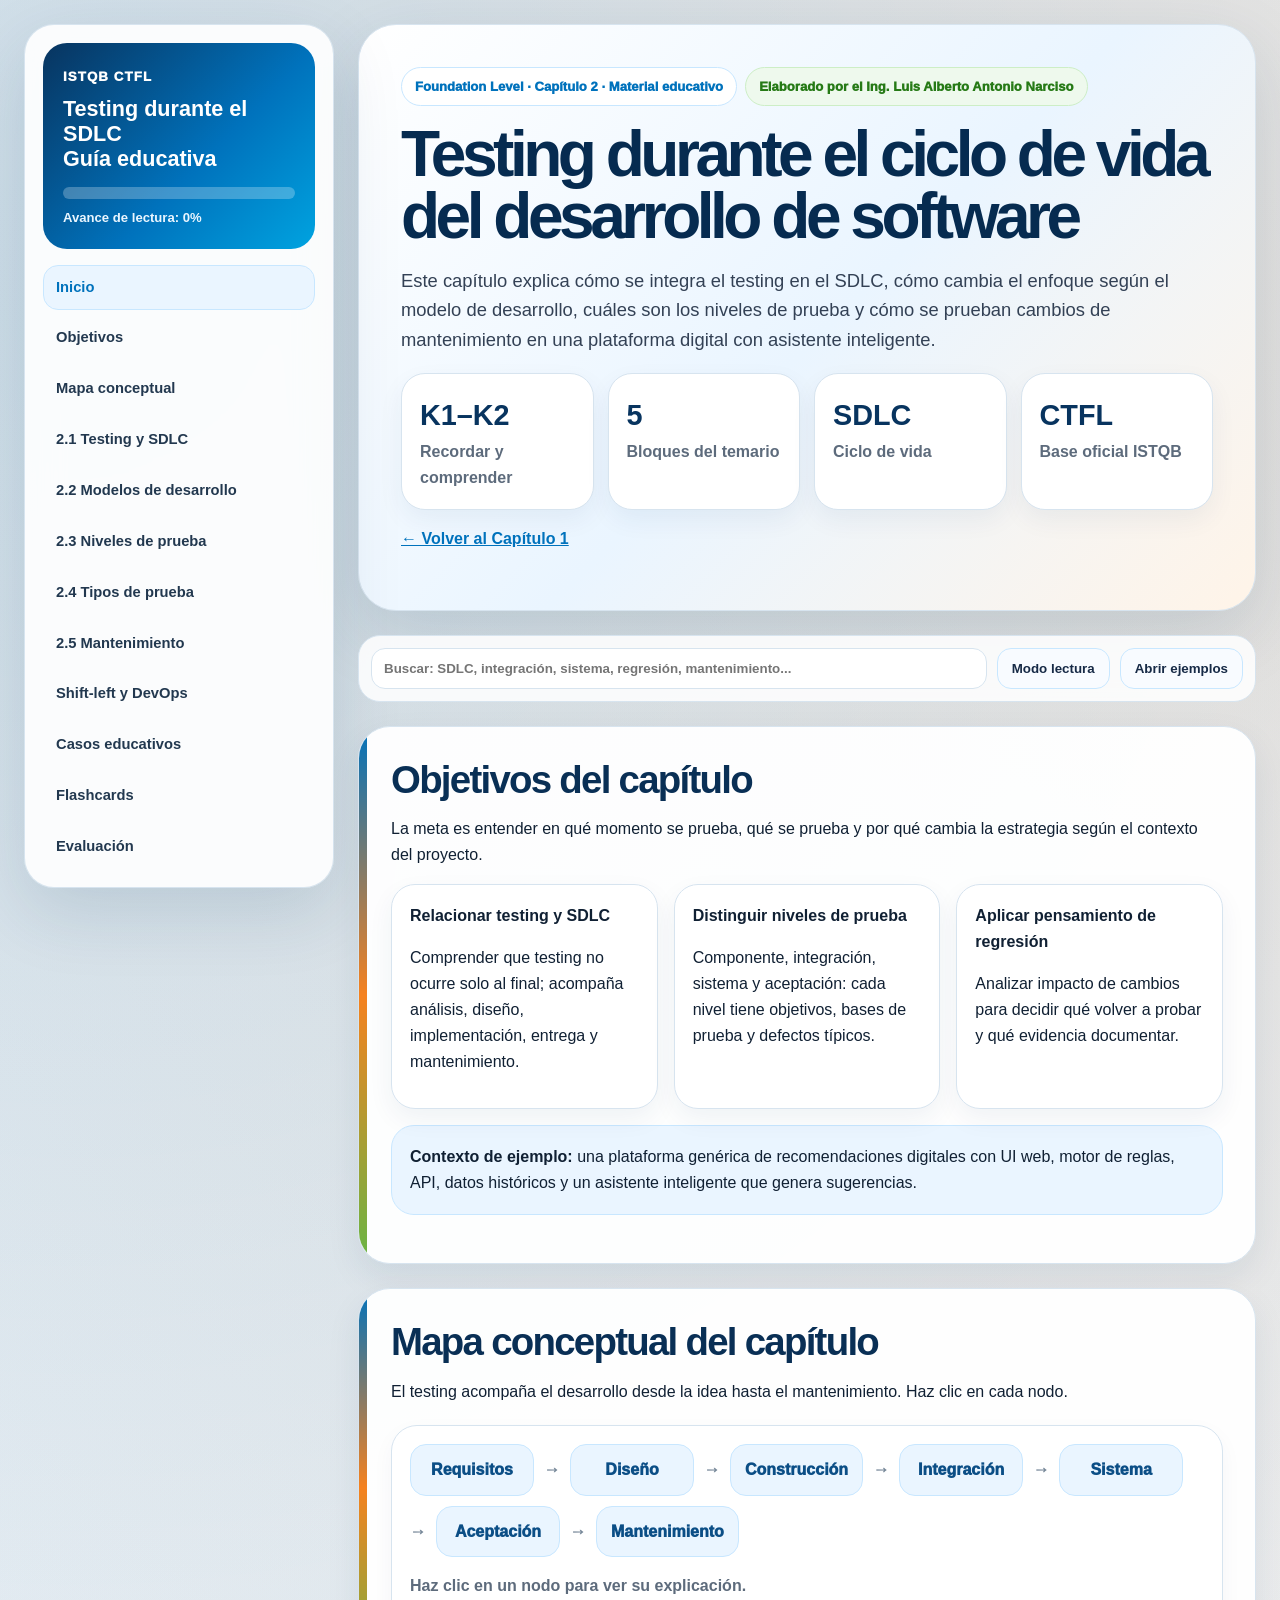
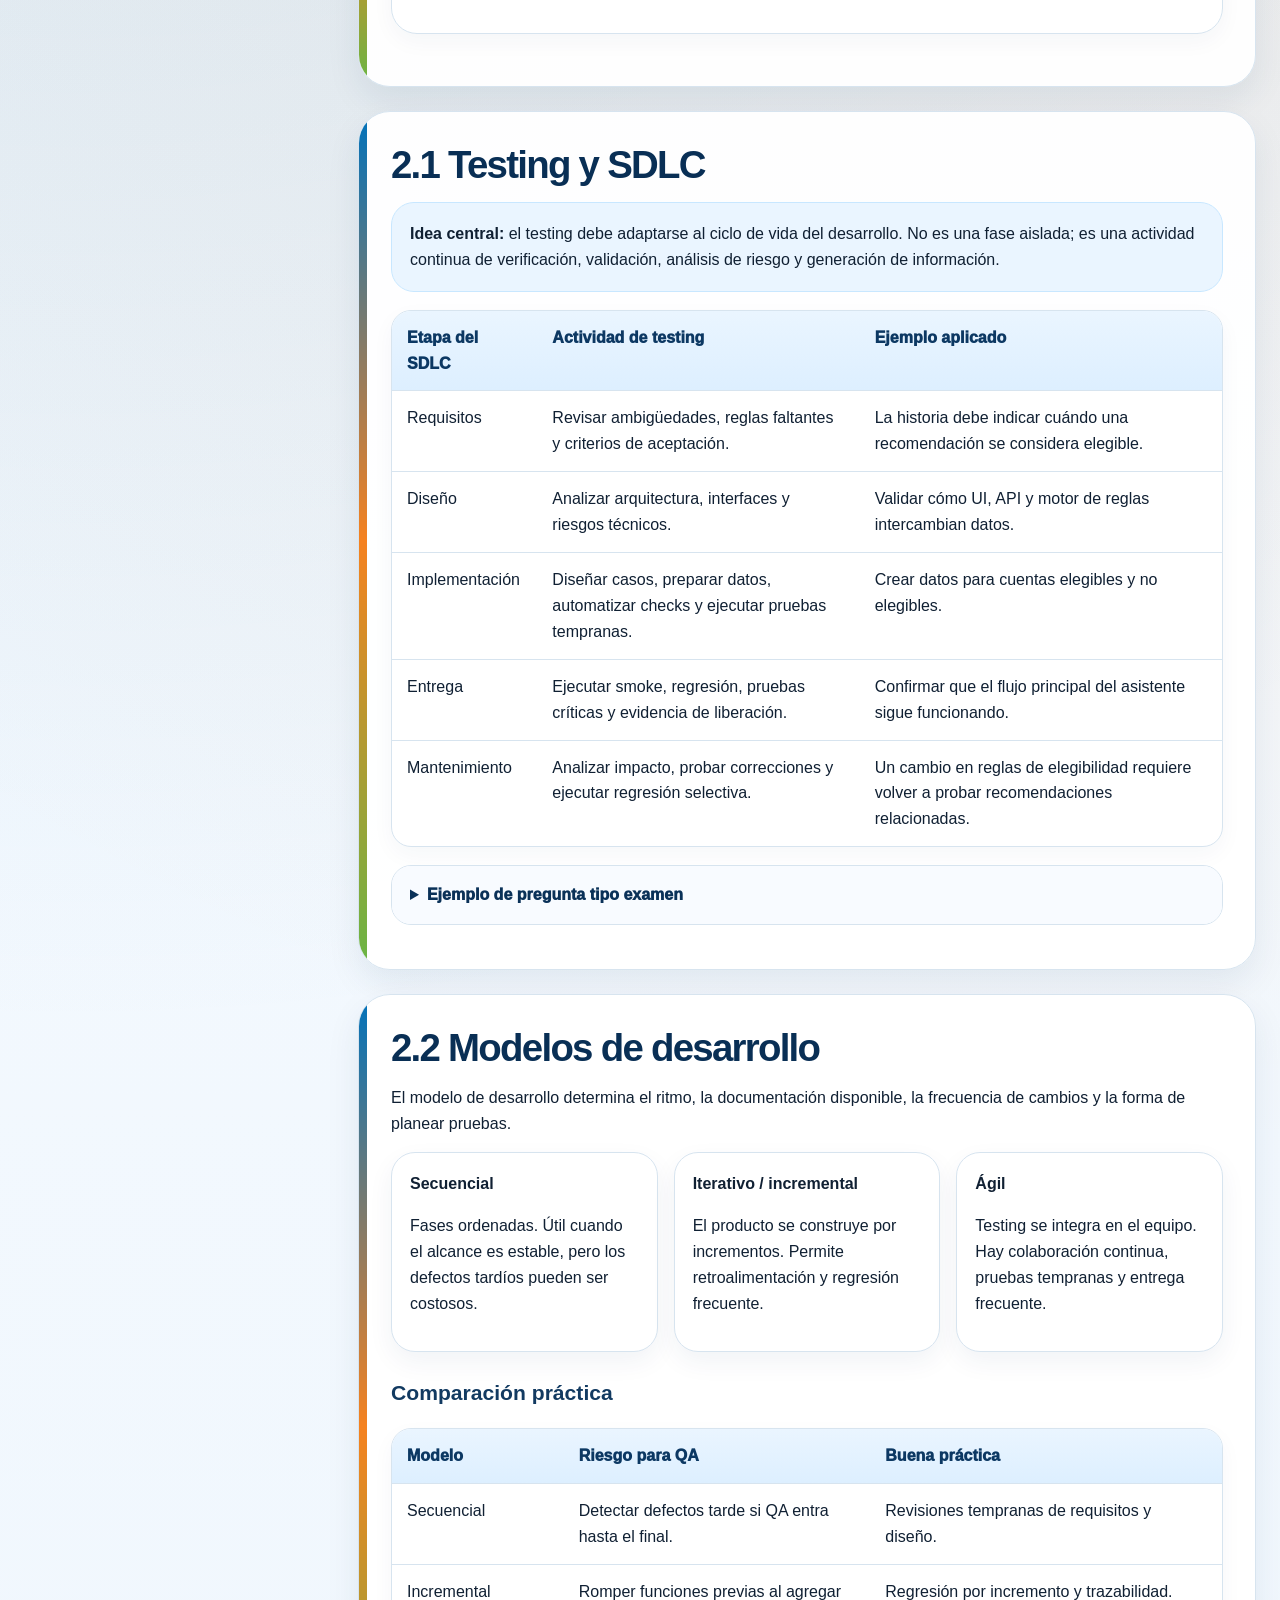
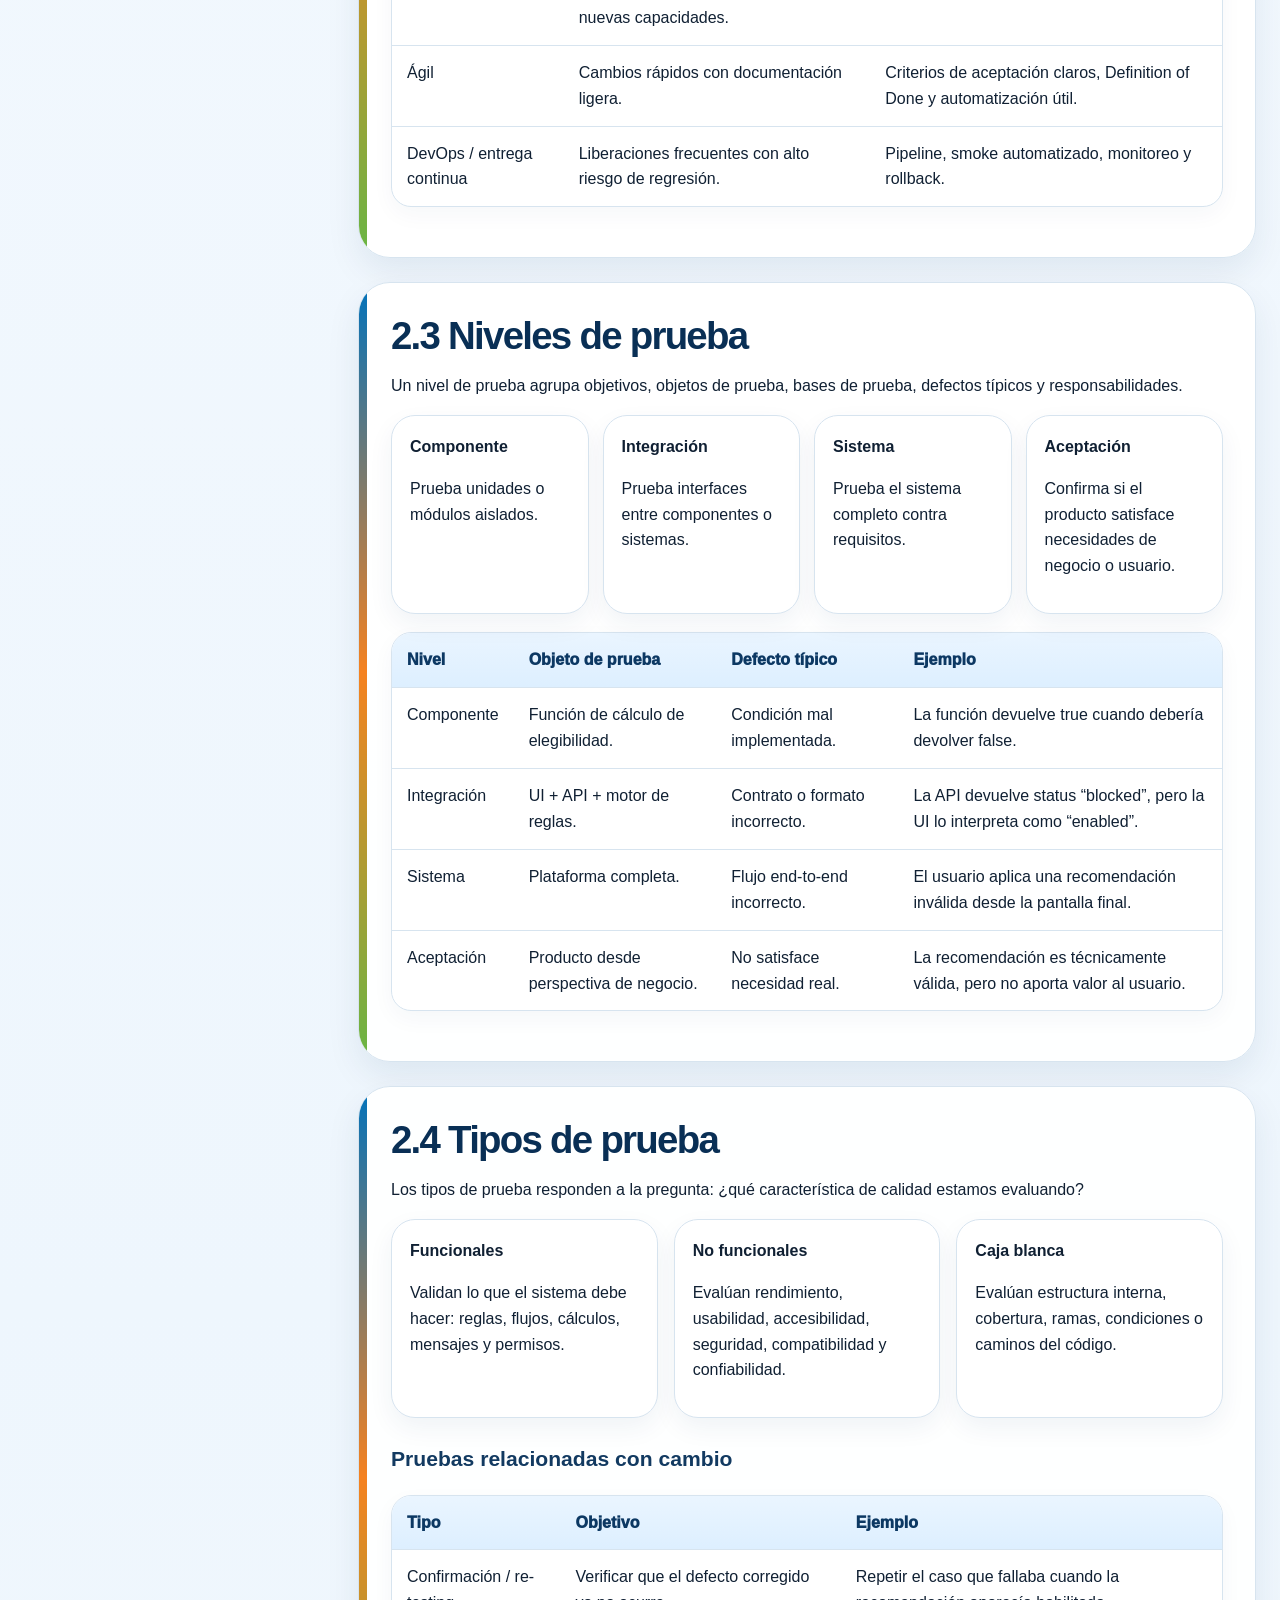
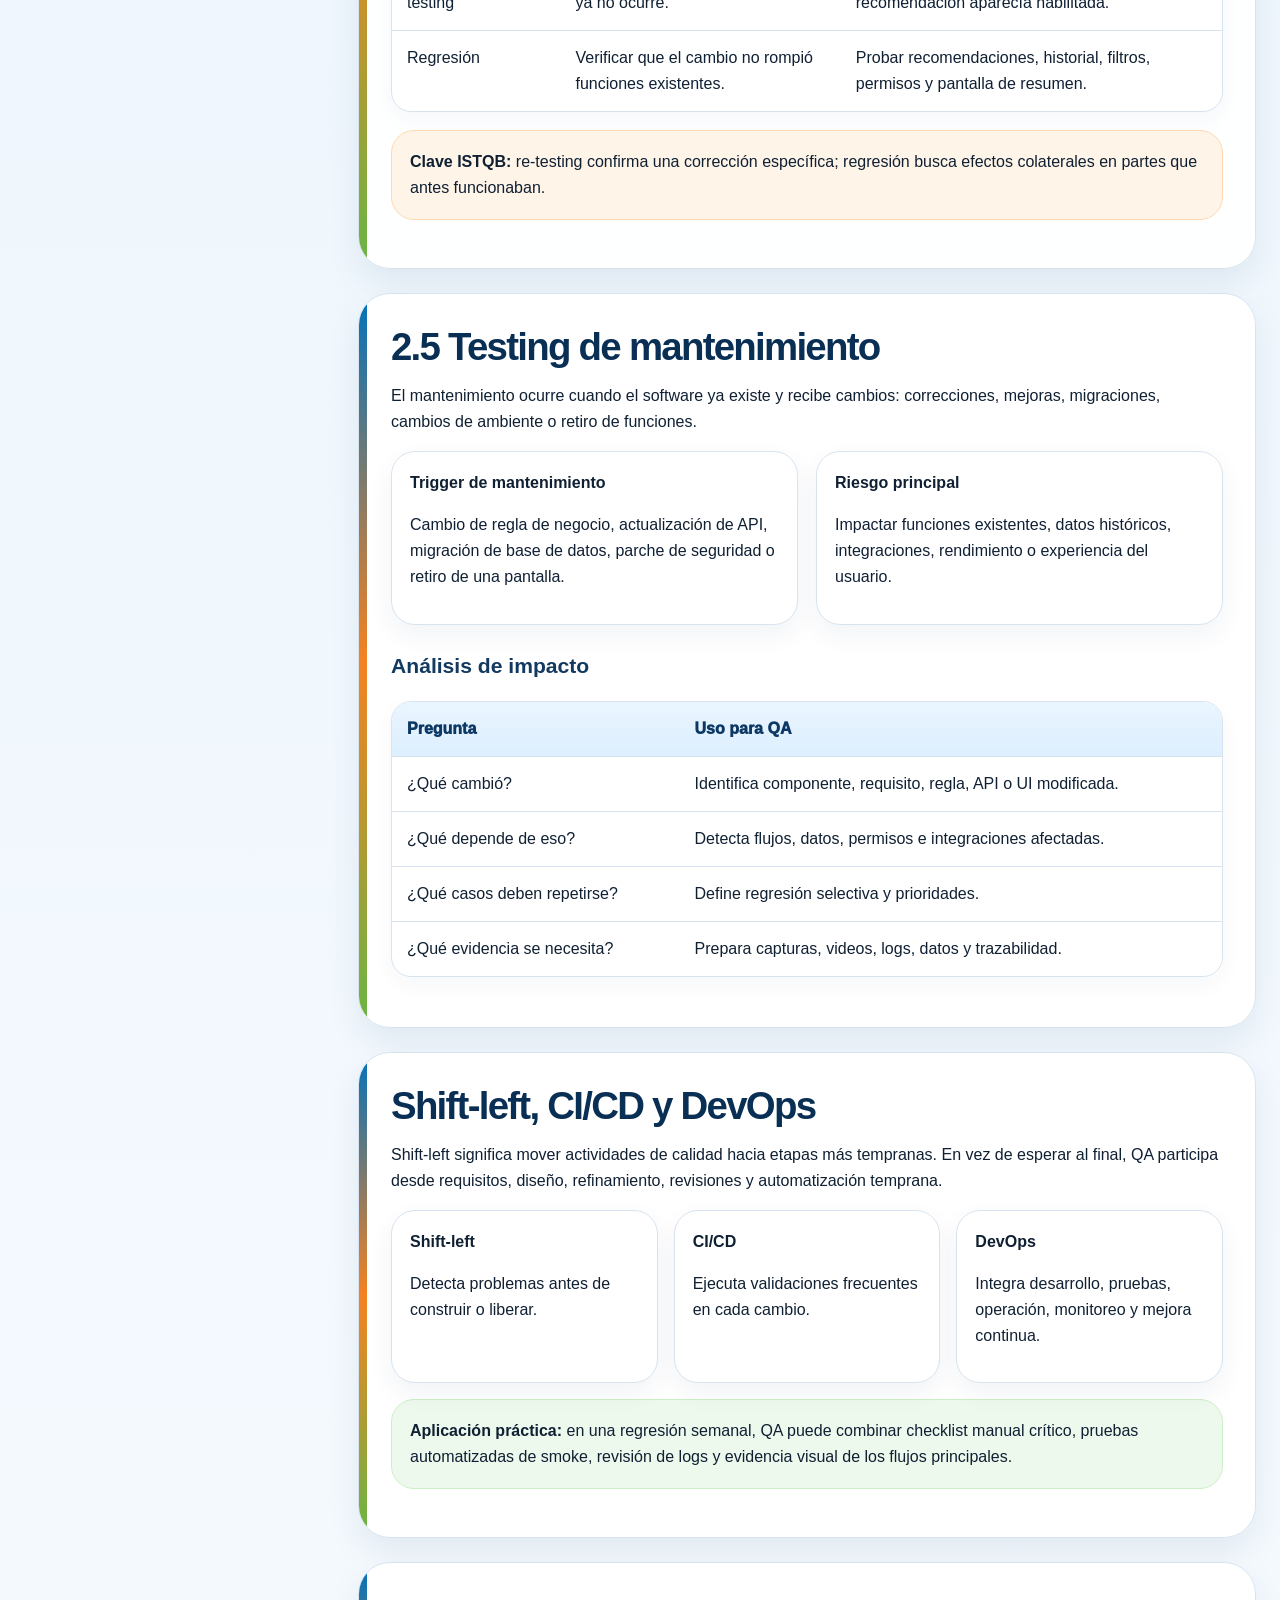
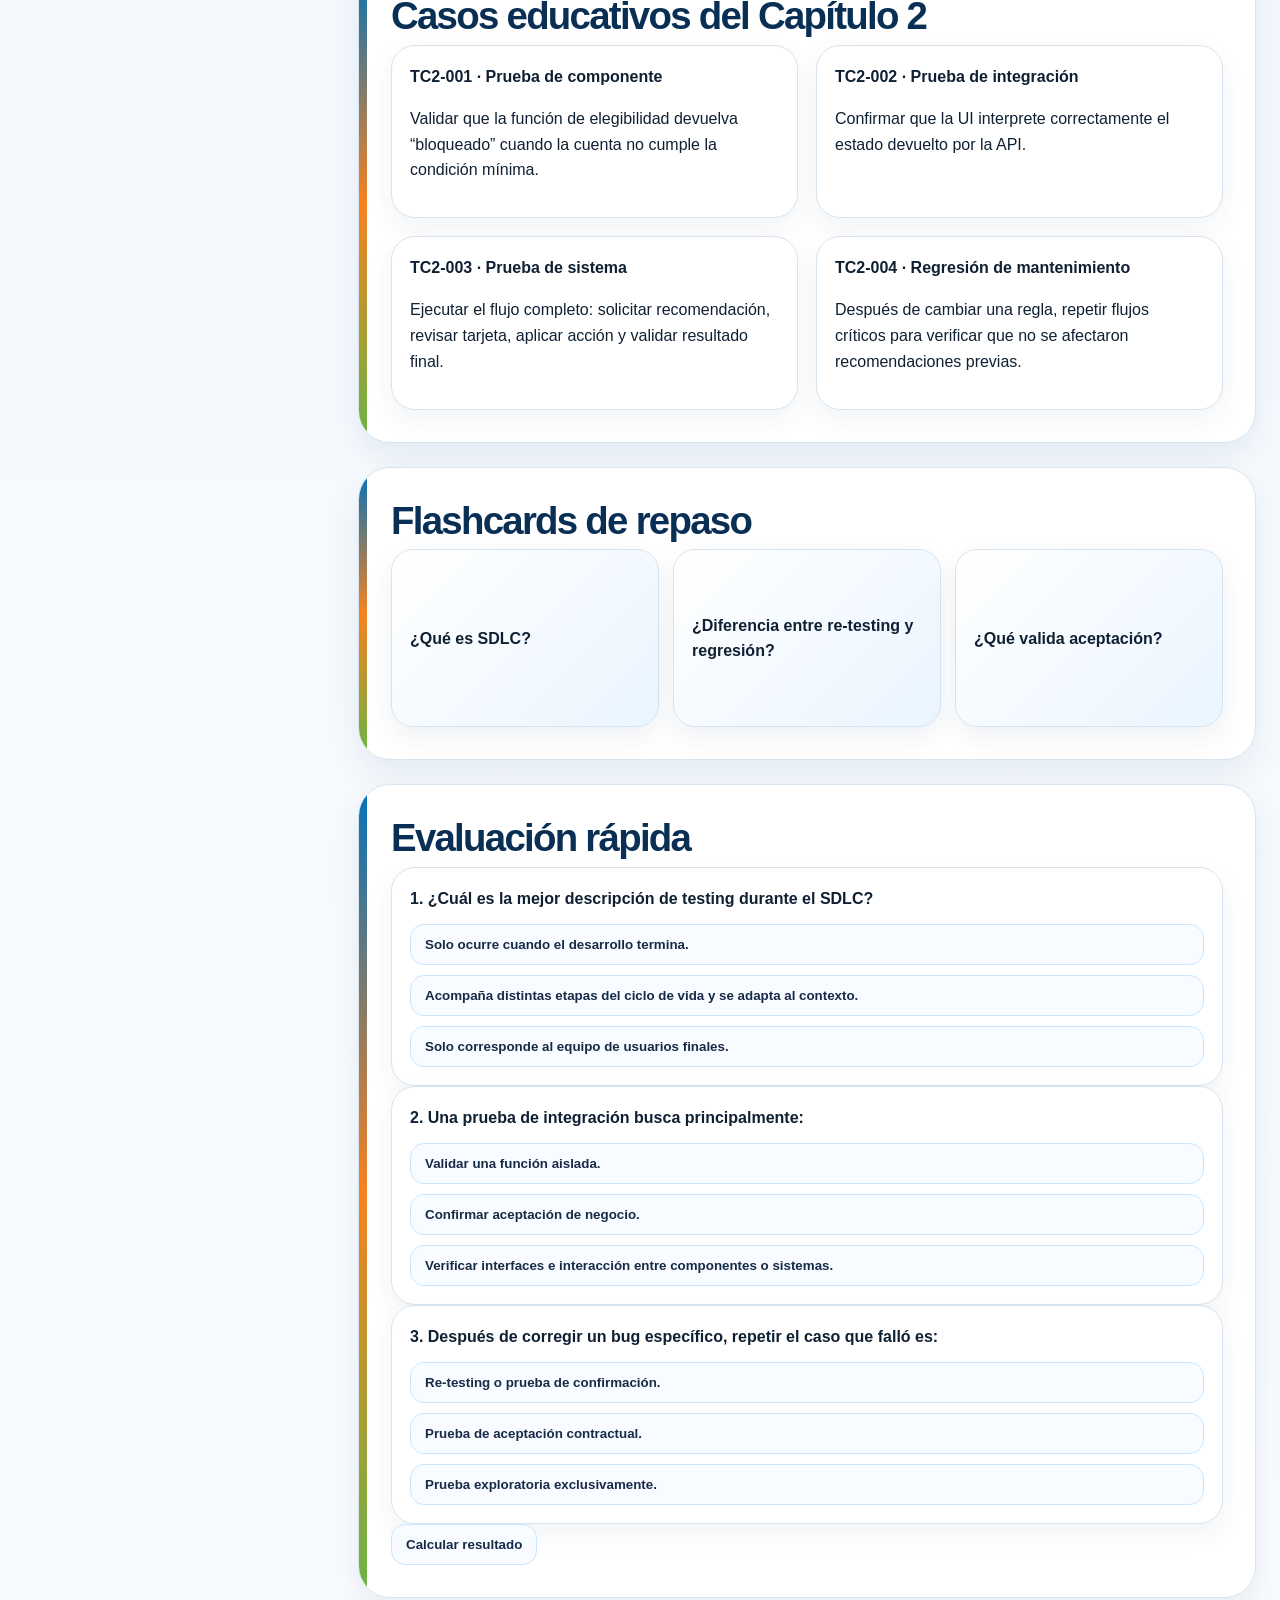
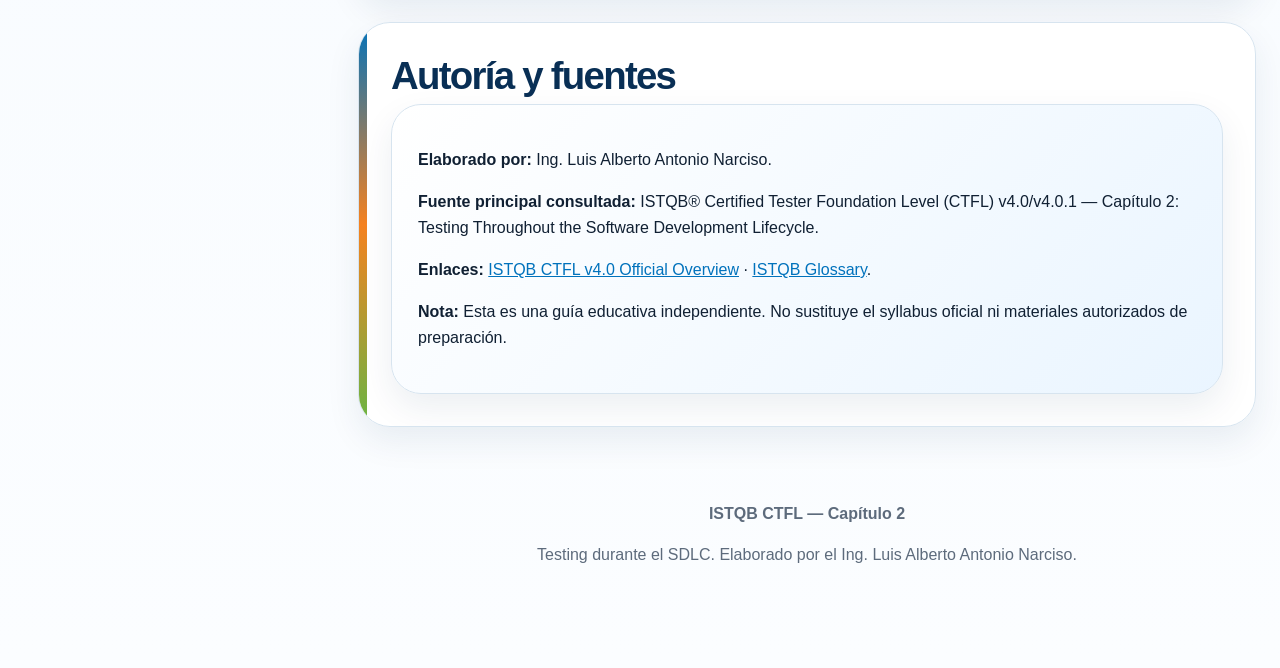
==== capitulo-2.html @ 11df8ed7 "Add ISTQB CTFL chapter 2 guide" ====
<!DOCTYPE html>
<html lang="es">
<head>
<meta charset="UTF-8" />
<meta name="viewport" content="width=device-width, initial-scale=1.0" />
<title>ISTQB CTFL — Capítulo 2 | Testing durante el SDLC</title>
<meta name="description" content="Guía educativa interactiva del Capítulo 2 de ISTQB CTFL: testing durante el ciclo de vida del desarrollo de software." />
<style>
:root{--navy:#08345f;--blue:#0072bc;--sky:#00a3e0;--orange:#f58220;--green:#68b545;--red:#d63649;--ink:#102033;--muted:#5d6b7c;--line:#d7e4ef;--sb:#eaf5ff;--so:#fff4e8;--sg:#eef9ed;--shadow:0 24px 70px rgba(8,52,95,.13)}*{box-sizing:border-box}html{scroll-behavior:smooth}body{margin:0;font-family:Inter,Roboto,Arial,system-ui,sans-serif;color:var(--ink);line-height:1.62;background:radial-gradient(circle at 6% 3%,rgba(0,114,188,.18),transparent 28%),radial-gradient(circle at 94% 5%,rgba(245,130,32,.14),transparent 28%),linear-gradient(180deg,#f8fbff,#eef6fd 52%,#fbfdff)}a{color:var(--blue)}.layout{display:grid;grid-template-columns:310px minmax(0,1fr);gap:24px;max-width:1500px;margin:auto;padding:24px}aside{position:sticky;top:18px;height:calc(100vh - 36px);overflow:auto;background:rgba(255,255,255,.9);backdrop-filter:blur(18px);border:1px solid var(--line);border-radius:30px;box-shadow:var(--shadow);padding:18px}.brand{padding:20px;border-radius:24px;color:white;background:linear-gradient(135deg,var(--navy),var(--blue) 58%,var(--sky));margin-bottom:16px}.brand small{font-weight:950;letter-spacing:.08em;text-transform:uppercase}.brand strong{display:block;font-size:1.35rem;line-height:1.15;margin-top:8px}.progress-wrap{height:12px;background:rgba(255,255,255,.25);border-radius:999px;margin:16px 0 8px;overflow:hidden}.progress-bar{height:100%;width:0;background:linear-gradient(90deg,#fff,var(--orange),#b8e986);border-radius:999px}.progress-label{font-size:.82rem;color:#eaf6ff;font-weight:850}nav a{display:flex;text-decoration:none;color:#22384f;border:1px solid transparent;margin:5px 0;padding:10px 12px;border-radius:15px;font-size:.92rem;font-weight:850}nav a:hover,nav a.active{background:var(--sb);border-color:#c8e7ff;color:var(--blue)}main{min-width:0}.hero{border:1px solid var(--line);border-radius:38px;padding:42px;box-shadow:var(--shadow);background:linear-gradient(135deg,#fff 0%,#eaf5ff 52%,#fff4e8 100%);margin-bottom:24px}.eyebrow,.author{display:inline-flex;padding:8px 13px;border-radius:999px;font-weight:950;font-size:.82rem}.eyebrow{background:#fff;border:1px solid #c8e7ff;color:var(--blue)}.author{margin-left:8px;background:var(--sg);border:1px solid #cdeec6;color:#267a16}h1{font-size:clamp(2.35rem,5vw,5.3rem);line-height:.96;letter-spacing:-.07em;margin:18px 0 16px;color:#062b50;max-width:1100px}h2{font-size:clamp(1.7rem,3vw,2.55rem);line-height:1.08;letter-spacing:-.045em;margin:0 0 8px;color:#092f55}h3{font-size:1.32rem;margin:24px 0 10px;color:#123a61}.lead{font-size:1.15rem;color:#334155;max-width:1040px}.hero-grid,.grid-4{display:grid;grid-template-columns:repeat(4,1fr);gap:14px}.grid-3{display:grid;grid-template-columns:repeat(3,1fr);gap:16px}.grid-2,.compare{display:grid;grid-template-columns:repeat(2,1fr);gap:18px}.metric,.mini-card,.side,.q{background:#fff;border:1px solid var(--line);border-radius:24px;padding:18px;box-shadow:0 10px 26px rgba(8,52,95,.06);transition:.2s}.metric b{font-size:1.8rem;color:var(--navy);display:block}.metric span,.muted{color:var(--muted);font-weight:800}.mini-card:hover,.side:hover{transform:translateY(-3px);box-shadow:0 18px 34px rgba(8,52,95,.1)}section.card{background:rgba(255,255,255,.94);border:1px solid var(--line);border-radius:32px;box-shadow:0 14px 34px rgba(8,52,95,.08);padding:32px;margin:24px 0;position:relative;overflow:hidden;opacity:0;transform:translateY(22px);transition:.55s}section.card.in-view{opacity:1;transform:none}section.card:before{content:"";position:absolute;left:0;top:0;width:8px;height:100%;background:linear-gradient(180deg,var(--blue),var(--orange),var(--green))}.pill{display:inline-flex;border-radius:999px;padding:8px 13px;border:1px solid #c8e7ff;background:var(--sb);color:var(--blue);font-size:.82rem;font-weight:950}.k1{background:var(--sg);border-color:#cdeec6;color:#267a16}.k3{background:var(--so);border-color:#ffd7b0;color:#b55300}.risk{background:#fff1f2;border-color:#fecdd3;color:#be123c}.callout{border:1px solid;border-radius:23px;padding:18px;margin:16px 0;background:#fff}.callout.blue{background:var(--sb);border-color:#c8e7ff}.callout.orange{background:var(--so);border-color:#ffd7b0}.callout.green{background:var(--sg);border-color:#cdeec6}.callout.gray{background:#f8fafc;border-color:#e2e8f0}table{width:100%;border-collapse:separate;border-spacing:0;margin:18px 0;border:1px solid var(--line);border-radius:20px;overflow:hidden;background:#fff;box-shadow:0 8px 22px rgba(8,52,95,.04)}th,td{text-align:left;vertical-align:top;padding:14px 15px;border-bottom:1px solid var(--line)}th{background:linear-gradient(180deg,#eaf5ff,#ddefff);color:#0c3863;font-weight:1000}tr:last-child td{border-bottom:0}.flow{display:flex;gap:10px;align-items:center;flex-wrap:wrap}.node{padding:12px 14px;border-radius:16px;font-weight:950;background:var(--sb);border:1px solid #c8e7ff;color:#0b4e86;min-width:124px;text-align:center;cursor:pointer}.node.selected{outline:3px solid var(--orange);transform:translateY(-2px)}.arrow{font-weight:1000;color:#789}.diagram{border:1px solid var(--line);border-radius:26px;background:#fff;padding:18px;margin:20px 0;overflow:auto;box-shadow:0 8px 22px rgba(8,52,95,.04)}details{background:#fff;border:1px solid var(--line);border-radius:20px;margin:12px 0;overflow:hidden}summary{cursor:pointer;padding:16px 18px;font-weight:1000;color:#0a3158;background:#f8fbff}.detail-body{padding:0 18px 18px}.flashcards{display:grid;grid-template-columns:repeat(3,1fr);gap:14px}.flip{perspective:1000px;min-height:178px;cursor:pointer}.flip-inner{position:relative;width:100%;min-height:178px;transition:transform .55s;transform-style:preserve-3d}.flip.flipped .flip-inner{transform:rotateY(180deg)}.flip-front,.flip-back{position:absolute;inset:0;backface-visibility:hidden;border-radius:22px;border:1px solid var(--line);padding:18px;display:flex;flex-direction:column;justify-content:center;background:#fff;box-shadow:0 10px 24px rgba(8,52,95,.07)}.flip-front{background:linear-gradient(135deg,#fff,#eaf5ff)}.flip-back{transform:rotateY(180deg);background:linear-gradient(135deg,#eef9ed,#fff)}button,.answer{border:1px solid #c8e7ff;background:#f8fbff;color:#172a46;border-radius:14px;padding:12px 14px;cursor:pointer;text-align:left;font-weight:850;transition:.15s}.answer.correct{background:#dcfce7;border-color:#86efac;color:#166534}.answer.wrong{background:#fee2e2;border-color:#fca5a5;color:#991b1b}.answers{display:grid;gap:10px;margin-top:12px}.scorebox{font-weight:950;padding:16px;border-radius:18px;background:var(--sg);border:1px solid #cdeec6;display:none;margin-top:14px}.study-tools{position:sticky;top:0;z-index:20;display:flex;gap:10px;flex-wrap:wrap;align-items:center;background:rgba(255,255,255,.86);backdrop-filter:blur(16px);border:1px solid var(--line);border-radius:22px;padding:12px;margin-bottom:18px}.study-tools input{flex:1;min-width:220px;border:1px solid var(--line);border-radius:14px;padding:12px;font-weight:750}.highlight{background:#fff3cd;outline:2px solid #ffd66b}.sources{background:linear-gradient(135deg,#fff,#eaf5ff);border:1px solid var(--line);border-radius:30px;padding:26px;box-shadow:0 14px 34px rgba(8,52,95,.08)}.footer{text-align:center;color:var(--muted);padding:34px 20px 60px}@media(max-width:1050px){.layout{grid-template-columns:1fr;padding:14px}aside{position:relative;top:auto;height:auto}.hero{padding:30px}.hero-grid,.grid-4,.grid-3,.grid-2,.compare,.flashcards{grid-template-columns:1fr}}
</style>
</head>
<body>
<div class="layout">
<aside><div class="brand"><small>ISTQB CTFL</small><strong>Testing durante el SDLC<br>Guía educativa</strong><div class="progress-wrap"><div class="progress-bar" id="progressBar"></div></div><div class="progress-label" id="progressLabel">Avance de lectura: 0%</div></div><nav id="nav"><a href="#inicio">Inicio</a><a href="#objetivos">Objetivos</a><a href="#mapa">Mapa conceptual</a><a href="#sdlc">2.1 Testing y SDLC</a><a href="#modelos">2.2 Modelos de desarrollo</a><a href="#niveles">2.3 Niveles de prueba</a><a href="#tipos">2.4 Tipos de prueba</a><a href="#mantenimiento">2.5 Mantenimiento</a><a href="#shiftleft">Shift-left y DevOps</a><a href="#casos">Casos educativos</a><a href="#flashcards">Flashcards</a><a href="#quiz">Evaluación</a><a href="#fuentes">Autoría y fuentes</a></nav></aside>
<main>
<header class="hero" id="inicio"><span class="eyebrow">Foundation Level · Capítulo 2 · Material educativo</span><span class="author">Elaborado por el Ing. Luis Alberto Antonio Narciso</span><h1>Testing durante el ciclo de vida del desarrollo de software</h1><p class="lead">Este capítulo explica cómo se integra el testing en el SDLC, cómo cambia el enfoque según el modelo de desarrollo, cuáles son los niveles de prueba y cómo se prueban cambios de mantenimiento en una plataforma digital con asistente inteligente.</p><div class="hero-grid"><div class="metric"><b>K1–K2</b><span>Recordar y comprender</span></div><div class="metric"><b>5</b><span>Bloques del temario</span></div><div class="metric"><b>SDLC</b><span>Ciclo de vida</span></div><div class="metric"><b>CTFL</b><span>Base oficial ISTQB</span></div></div><p><a href="index.html"><strong>← Volver al Capítulo 1</strong></a></p></header>
<div class="study-tools"><input id="search" placeholder="Buscar: SDLC, integración, sistema, regresión, mantenimiento..."><button id="focus">Modo lectura</button><button id="openAll">Abrir ejemplos</button></div>
<section class="card" id="objetivos"><h2>Objetivos del capítulo</h2><p>La meta es entender en qué momento se prueba, qué se prueba y por qué cambia la estrategia según el contexto del proyecto.</p><div class="grid-3"><div class="mini-card"><strong>Relacionar testing y SDLC</strong><p>Comprender que testing no ocurre solo al final; acompaña análisis, diseño, implementación, entrega y mantenimiento.</p></div><div class="mini-card"><strong>Distinguir niveles de prueba</strong><p>Componente, integración, sistema y aceptación: cada nivel tiene objetivos, bases de prueba y defectos típicos.</p></div><div class="mini-card"><strong>Aplicar pensamiento de regresión</strong><p>Analizar impacto de cambios para decidir qué volver a probar y qué evidencia documentar.</p></div></div><div class="callout blue"><strong>Contexto de ejemplo:</strong> una plataforma genérica de recomendaciones digitales con UI web, motor de reglas, API, datos históricos y un asistente inteligente que genera sugerencias.</div></section>
<section class="card" id="mapa"><h2>Mapa conceptual del capítulo</h2><p>El testing acompaña el desarrollo desde la idea hasta el mantenimiento. Haz clic en cada nodo.</p><div class="diagram"><div class="flow"><div class="node">Requisitos</div><div class="arrow">→</div><div class="node">Diseño</div><div class="arrow">→</div><div class="node">Construcción</div><div class="arrow">→</div><div class="node">Integración</div><div class="arrow">→</div><div class="node">Sistema</div><div class="arrow">→</div><div class="node">Aceptación</div><div class="arrow">→</div><div class="node">Mantenimiento</div></div><p class="muted" id="nodeHelp">Haz clic en un nodo para ver su explicación.</p></div></section>
<section class="card" id="sdlc"><h2>2.1 Testing y SDLC</h2><div class="callout blue"><strong>Idea central:</strong> el testing debe adaptarse al ciclo de vida del desarrollo. No es una fase aislada; es una actividad continua de verificación, validación, análisis de riesgo y generación de información.</div><table><thead><tr><th>Etapa del SDLC</th><th>Actividad de testing</th><th>Ejemplo aplicado</th></tr></thead><tbody><tr><td>Requisitos</td><td>Revisar ambigüedades, reglas faltantes y criterios de aceptación.</td><td>La historia debe indicar cuándo una recomendación se considera elegible.</td></tr><tr><td>Diseño</td><td>Analizar arquitectura, interfaces y riesgos técnicos.</td><td>Validar cómo UI, API y motor de reglas intercambian datos.</td></tr><tr><td>Implementación</td><td>Diseñar casos, preparar datos, automatizar checks y ejecutar pruebas tempranas.</td><td>Crear datos para cuentas elegibles y no elegibles.</td></tr><tr><td>Entrega</td><td>Ejecutar smoke, regresión, pruebas críticas y evidencia de liberación.</td><td>Confirmar que el flujo principal del asistente sigue funcionando.</td></tr><tr><td>Mantenimiento</td><td>Analizar impacto, probar correcciones y ejecutar regresión selectiva.</td><td>Un cambio en reglas de elegibilidad requiere volver a probar recomendaciones relacionadas.</td></tr></tbody></table><details><summary>Ejemplo de pregunta tipo examen</summary><div class="detail-body"><p><strong>Pregunta:</strong> ¿Por qué conviene involucrar testing desde requisitos? <strong>Respuesta:</strong> porque permite detectar defectos temprano, reducir retrabajo y diseñar pruebas alineadas al riesgo.</p></div></details></section>
<section class="card" id="modelos"><h2>2.2 Modelos de desarrollo</h2><p>El modelo de desarrollo determina el ritmo, la documentación disponible, la frecuencia de cambios y la forma de planear pruebas.</p><div class="grid-3"><div class="mini-card"><strong>Secuencial</strong><p>Fases ordenadas. Útil cuando el alcance es estable, pero los defectos tardíos pueden ser costosos.</p></div><div class="mini-card"><strong>Iterativo / incremental</strong><p>El producto se construye por incrementos. Permite retroalimentación y regresión frecuente.</p></div><div class="mini-card"><strong>Ágil</strong><p>Testing se integra en el equipo. Hay colaboración continua, pruebas tempranas y entrega frecuente.</p></div></div><h3>Comparación práctica</h3><table><thead><tr><th>Modelo</th><th>Riesgo para QA</th><th>Buena práctica</th></tr></thead><tbody><tr><td>Secuencial</td><td>Detectar defectos tarde si QA entra hasta el final.</td><td>Revisiones tempranas de requisitos y diseño.</td></tr><tr><td>Incremental</td><td>Romper funciones previas al agregar nuevas capacidades.</td><td>Regresión por incremento y trazabilidad.</td></tr><tr><td>Ágil</td><td>Cambios rápidos con documentación ligera.</td><td>Criterios de aceptación claros, Definition of Done y automatización útil.</td></tr><tr><td>DevOps / entrega continua</td><td>Liberaciones frecuentes con alto riesgo de regresión.</td><td>Pipeline, smoke automatizado, monitoreo y rollback.</td></tr></tbody></table></section>
<section class="card" id="niveles"><h2>2.3 Niveles de prueba</h2><p>Un nivel de prueba agrupa objetivos, objetos de prueba, bases de prueba, defectos típicos y responsabilidades.</p><div class="grid-4"><div class="mini-card"><strong>Componente</strong><p>Prueba unidades o módulos aislados.</p></div><div class="mini-card"><strong>Integración</strong><p>Prueba interfaces entre componentes o sistemas.</p></div><div class="mini-card"><strong>Sistema</strong><p>Prueba el sistema completo contra requisitos.</p></div><div class="mini-card"><strong>Aceptación</strong><p>Confirma si el producto satisface necesidades de negocio o usuario.</p></div></div><table><thead><tr><th>Nivel</th><th>Objeto de prueba</th><th>Defecto típico</th><th>Ejemplo</th></tr></thead><tbody><tr><td>Componente</td><td>Función de cálculo de elegibilidad.</td><td>Condición mal implementada.</td><td>La función devuelve true cuando debería devolver false.</td></tr><tr><td>Integración</td><td>UI + API + motor de reglas.</td><td>Contrato o formato incorrecto.</td><td>La API devuelve status “blocked”, pero la UI lo interpreta como “enabled”.</td></tr><tr><td>Sistema</td><td>Plataforma completa.</td><td>Flujo end-to-end incorrecto.</td><td>El usuario aplica una recomendación inválida desde la pantalla final.</td></tr><tr><td>Aceptación</td><td>Producto desde perspectiva de negocio.</td><td>No satisface necesidad real.</td><td>La recomendación es técnicamente válida, pero no aporta valor al usuario.</td></tr></tbody></table></section>
<section class="card" id="tipos"><h2>2.4 Tipos de prueba</h2><p>Los tipos de prueba responden a la pregunta: ¿qué característica de calidad estamos evaluando?</p><div class="grid-3"><div class="mini-card"><strong>Funcionales</strong><p>Validan lo que el sistema debe hacer: reglas, flujos, cálculos, mensajes y permisos.</p></div><div class="mini-card"><strong>No funcionales</strong><p>Evalúan rendimiento, usabilidad, accesibilidad, seguridad, compatibilidad y confiabilidad.</p></div><div class="mini-card"><strong>Caja blanca</strong><p>Evalúan estructura interna, cobertura, ramas, condiciones o caminos del código.</p></div></div><h3>Pruebas relacionadas con cambio</h3><table><thead><tr><th>Tipo</th><th>Objetivo</th><th>Ejemplo</th></tr></thead><tbody><tr><td>Confirmación / re-testing</td><td>Verificar que el defecto corregido ya no ocurre.</td><td>Repetir el caso que fallaba cuando la recomendación aparecía habilitada.</td></tr><tr><td>Regresión</td><td>Verificar que el cambio no rompió funciones existentes.</td><td>Probar recomendaciones, historial, filtros, permisos y pantalla de resumen.</td></tr></tbody></table><div class="callout orange"><strong>Clave ISTQB:</strong> re-testing confirma una corrección específica; regresión busca efectos colaterales en partes que antes funcionaban.</div></section>
<section class="card" id="mantenimiento"><h2>2.5 Testing de mantenimiento</h2><p>El mantenimiento ocurre cuando el software ya existe y recibe cambios: correcciones, mejoras, migraciones, cambios de ambiente o retiro de funciones.</p><div class="compare"><div class="side"><strong>Trigger de mantenimiento</strong><p>Cambio de regla de negocio, actualización de API, migración de base de datos, parche de seguridad o retiro de una pantalla.</p></div><div class="side"><strong>Riesgo principal</strong><p>Impactar funciones existentes, datos históricos, integraciones, rendimiento o experiencia del usuario.</p></div></div><h3>Análisis de impacto</h3><table><thead><tr><th>Pregunta</th><th>Uso para QA</th></tr></thead><tbody><tr><td>¿Qué cambió?</td><td>Identifica componente, requisito, regla, API o UI modificada.</td></tr><tr><td>¿Qué depende de eso?</td><td>Detecta flujos, datos, permisos e integraciones afectadas.</td></tr><tr><td>¿Qué casos deben repetirse?</td><td>Define regresión selectiva y prioridades.</td></tr><tr><td>¿Qué evidencia se necesita?</td><td>Prepara capturas, videos, logs, datos y trazabilidad.</td></tr></tbody></table></section>
<section class="card" id="shiftleft"><h2>Shift-left, CI/CD y DevOps</h2><p>Shift-left significa mover actividades de calidad hacia etapas más tempranas. En vez de esperar al final, QA participa desde requisitos, diseño, refinamiento, revisiones y automatización temprana.</p><div class="grid-3"><div class="mini-card"><strong>Shift-left</strong><p>Detecta problemas antes de construir o liberar.</p></div><div class="mini-card"><strong>CI/CD</strong><p>Ejecuta validaciones frecuentes en cada cambio.</p></div><div class="mini-card"><strong>DevOps</strong><p>Integra desarrollo, pruebas, operación, monitoreo y mejora continua.</p></div></div><div class="callout green"><strong>Aplicación práctica:</strong> en una regresión semanal, QA puede combinar checklist manual crítico, pruebas automatizadas de smoke, revisión de logs y evidencia visual de los flujos principales.</div></section>
<section class="card" id="casos"><h2>Casos educativos del Capítulo 2</h2><div class="grid-2"><div class="mini-card"><strong>TC2-001 · Prueba de componente</strong><p>Validar que la función de elegibilidad devuelva “bloqueado” cuando la cuenta no cumple la condición mínima.</p></div><div class="mini-card"><strong>TC2-002 · Prueba de integración</strong><p>Confirmar que la UI interprete correctamente el estado devuelto por la API.</p></div><div class="mini-card"><strong>TC2-003 · Prueba de sistema</strong><p>Ejecutar el flujo completo: solicitar recomendación, revisar tarjeta, aplicar acción y validar resultado final.</p></div><div class="mini-card"><strong>TC2-004 · Regresión de mantenimiento</strong><p>Después de cambiar una regla, repetir flujos críticos para verificar que no se afectaron recomendaciones previas.</p></div></div></section>
<section class="card" id="flashcards"><h2>Flashcards de repaso</h2><div class="flashcards"><div class="flip"><div class="flip-inner"><div class="flip-front"><strong>¿Qué es SDLC?</strong></div><div class="flip-back"><p>El ciclo de vida del desarrollo de software: desde requisitos hasta mantenimiento.</p></div></div></div><div class="flip"><div class="flip-inner"><div class="flip-front"><strong>¿Diferencia entre re-testing y regresión?</strong></div><div class="flip-back"><p>Re-testing confirma una corrección; regresión busca efectos colaterales.</p></div></div></div><div class="flip"><div class="flip-inner"><div class="flip-front"><strong>¿Qué valida aceptación?</strong></div><div class="flip-back"><p>Que el producto satisface necesidades de negocio, usuario o contrato.</p></div></div></div></div></section>
<section class="card" id="quiz"><h2>Evaluación rápida</h2><div class="q" data-correct="b"><strong>1. ¿Cuál es la mejor descripción de testing durante el SDLC?</strong><div class="answers"><button class="answer" data-option="a">Solo ocurre cuando el desarrollo termina.</button><button class="answer" data-option="b">Acompaña distintas etapas del ciclo de vida y se adapta al contexto.</button><button class="answer" data-option="c">Solo corresponde al equipo de usuarios finales.</button></div></div><div class="q" data-correct="c"><strong>2. Una prueba de integración busca principalmente:</strong><div class="answers"><button class="answer" data-option="a">Validar una función aislada.</button><button class="answer" data-option="b">Confirmar aceptación de negocio.</button><button class="answer" data-option="c">Verificar interfaces e interacción entre componentes o sistemas.</button></div></div><div class="q" data-correct="a"><strong>3. Después de corregir un bug específico, repetir el caso que falló es:</strong><div class="answers"><button class="answer" data-option="a">Re-testing o prueba de confirmación.</button><button class="answer" data-option="b">Prueba de aceptación contractual.</button><button class="answer" data-option="c">Prueba exploratoria exclusivamente.</button></div></div><button id="scoreBtn">Calcular resultado</button><div class="scorebox" id="scoreBox"></div></section>
<section class="card" id="fuentes"><h2>Autoría y fuentes</h2><div class="sources"><p><strong>Elaborado por:</strong> Ing. Luis Alberto Antonio Narciso.</p><p><strong>Fuente principal consultada:</strong> ISTQB® Certified Tester Foundation Level (CTFL) v4.0/v4.0.1 — Capítulo 2: Testing Throughout the Software Development Lifecycle.</p><p><strong>Enlaces:</strong> <a href="https://istqb.org/certifications/certified-tester-foundation-level-ctfl-v4-0/" target="_blank" rel="noopener">ISTQB CTFL v4.0 Official Overview</a> · <a href="https://glossary.istqb.org/" target="_blank" rel="noopener">ISTQB Glossary</a>.</p><p><strong>Nota:</strong> Esta es una guía educativa independiente. No sustituye el syllabus oficial ni materiales autorizados de preparación.</p></div></section>
<footer class="footer"><p><strong>ISTQB CTFL — Capítulo 2</strong></p><p>Testing durante el SDLC. Elaborado por el Ing. Luis Alberto Antonio Narciso.</p></footer>
</main></div>
<script>
const $=s=>document.querySelector(s),$$=s=>[...document.querySelectorAll(s)],bar=$('#progressBar'),label=$('#progressLabel'),links=$$('nav a'),sections=links.map(a=>$(a.getAttribute('href'))).filter(Boolean);function progress(){let h=document.documentElement.scrollHeight-innerHeight,p=h?Math.round(scrollY/h*100):0;bar.style.width=p+'%';label.textContent='Avance de lectura: '+p+'%';let c='';sections.forEach(s=>{if(scrollY>=s.offsetTop-160)c='#'+s.id});links.forEach(a=>a.classList.toggle('active',a.getAttribute('href')===c))}addEventListener('scroll',progress,{passive:true});progress();const io=new IntersectionObserver(es=>es.forEach(e=>{if(e.isIntersecting)e.target.classList.add('in-view')}),{threshold:.16});$$('section.card').forEach(s=>io.observe(s));$('#focus').onclick=()=>document.body.classList.toggle('focus-mode');$('#openAll').onclick=()=>{let open=$('#openAll').dataset.open!=='1';$$('details').forEach(d=>d.open=open);$('#openAll').dataset.open=open?'1':'0';$('#openAll').textContent=open?'Cerrar ejemplos':'Abrir ejemplos'};$('#search').oninput=e=>{let q=e.target.value.trim().toLowerCase();$$('.highlight').forEach(x=>x.classList.remove('highlight'));if(q.length<2)return;let first=null;$$('p,td,.mini-card,.side,.callout').forEach(el=>{if(el.textContent.toLowerCase().includes(q)){el.classList.add('highlight');first=first||el}});if(first)first.scrollIntoView({behavior:'smooth',block:'center'})};const help={"Requisitos":"Revisar claridad, consistencia y criterios de aceptación antes de construir.","Diseño":"Analizar arquitectura, interfaces, datos y riesgos técnicos.","Construcción":"Preparar datos, casos y validaciones tempranas.","Integración":"Verificar que componentes y sistemas intercambien datos correctamente.","Sistema":"Evaluar el producto completo contra requisitos funcionales y no funcionales.","Aceptación":"Confirmar que el producto satisface la necesidad de negocio o usuario.","Mantenimiento":"Probar cambios, correcciones, migraciones y regresión."};$$('.node').forEach(n=>n.onclick=()=>{let t=n.textContent.trim();$$('.node').forEach(x=>x.classList.remove('selected'));n.classList.add('selected');$('#nodeHelp').textContent=help[t]||t});$$('.flip').forEach(c=>c.onclick=()=>c.classList.toggle('flipped'));$$('.q').forEach(q=>q.querySelectorAll('.answer').forEach(btn=>btn.onclick=()=>{q.querySelectorAll('.answer').forEach(b=>b.classList.remove('correct','wrong'));let ok=btn.dataset.option===q.dataset.correct;btn.classList.add(ok?'correct':'wrong');if(!ok)q.querySelector('[data-option="'+q.dataset.correct+'"]').classList.add('correct');q.dataset.answered=ok?'1':'0'}));$('#scoreBtn').onclick=()=>{let qs=$$('.q'),s=qs.filter(q=>q.dataset.answered==='1').length,b=$('#scoreBox');b.style.display='block';b.textContent='Resultado: '+s+' de '+qs.length+' correctas.'};
</script>
</body>
</html>
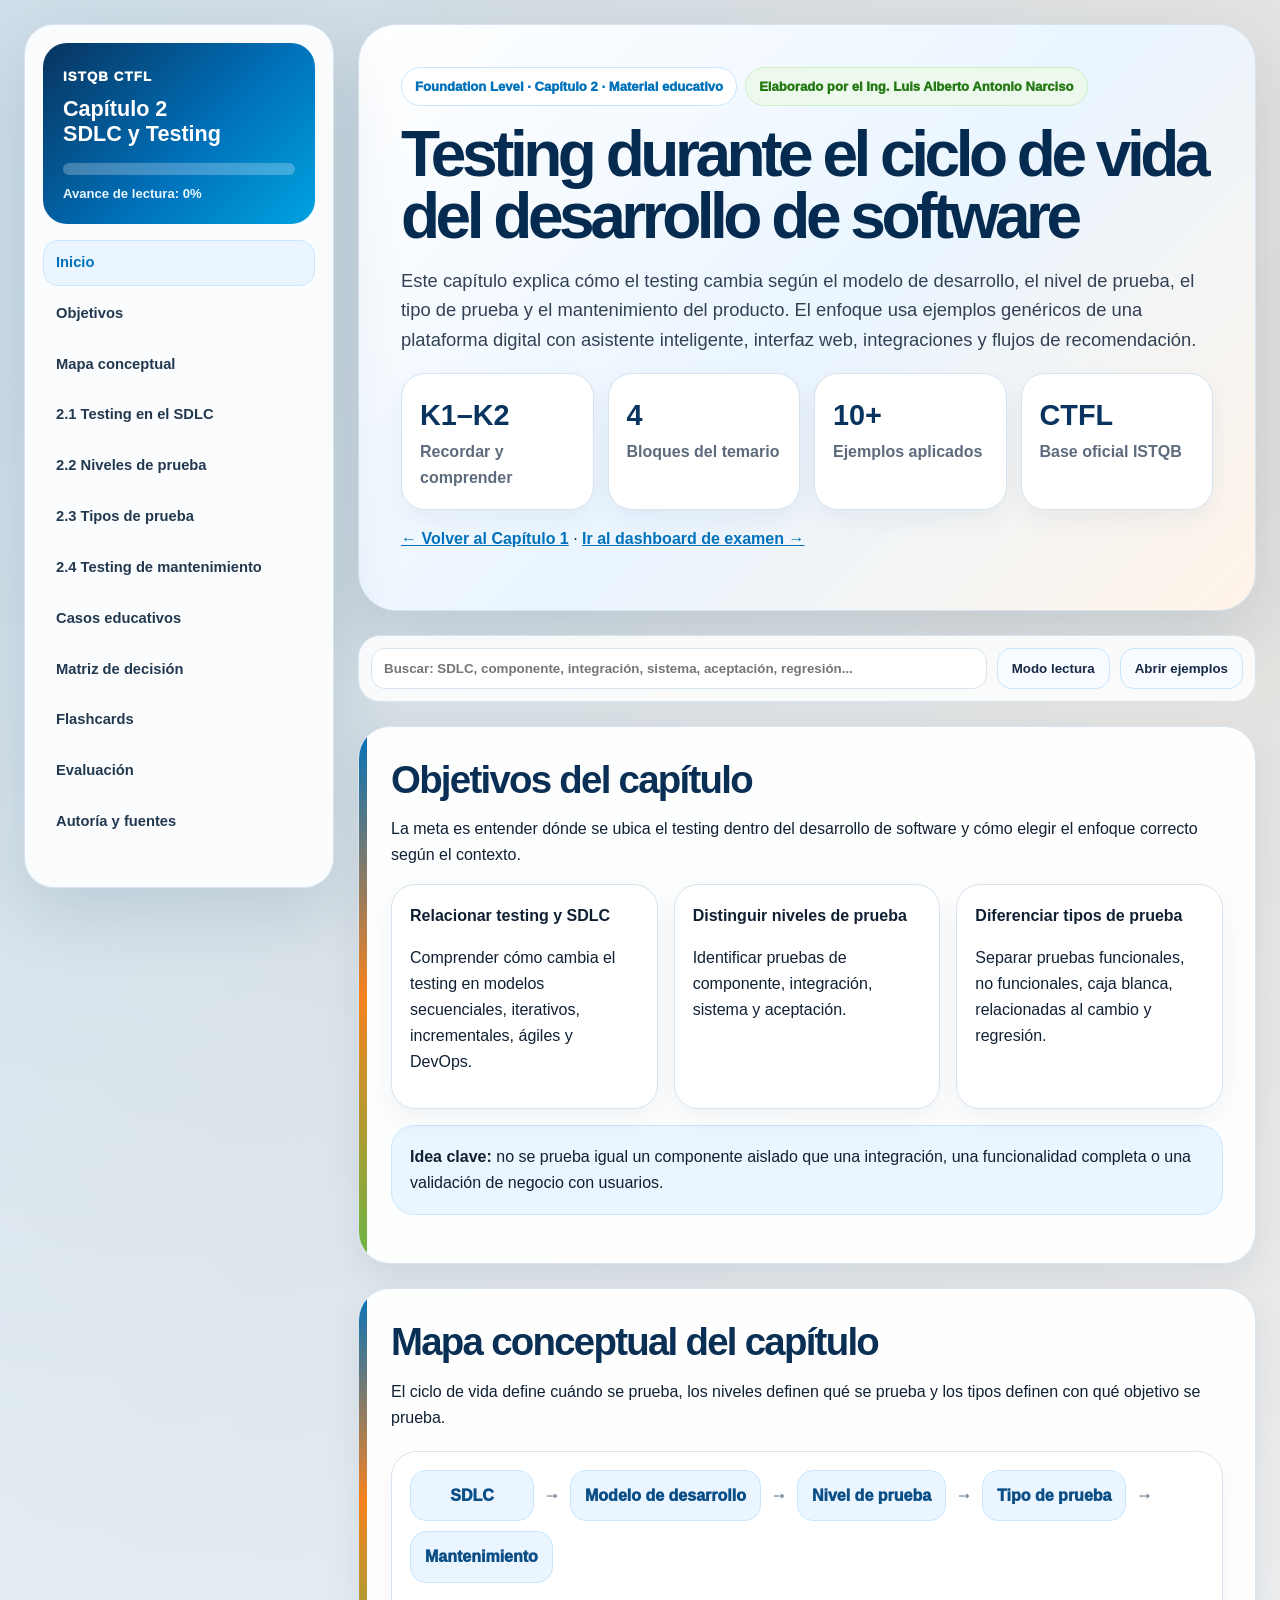
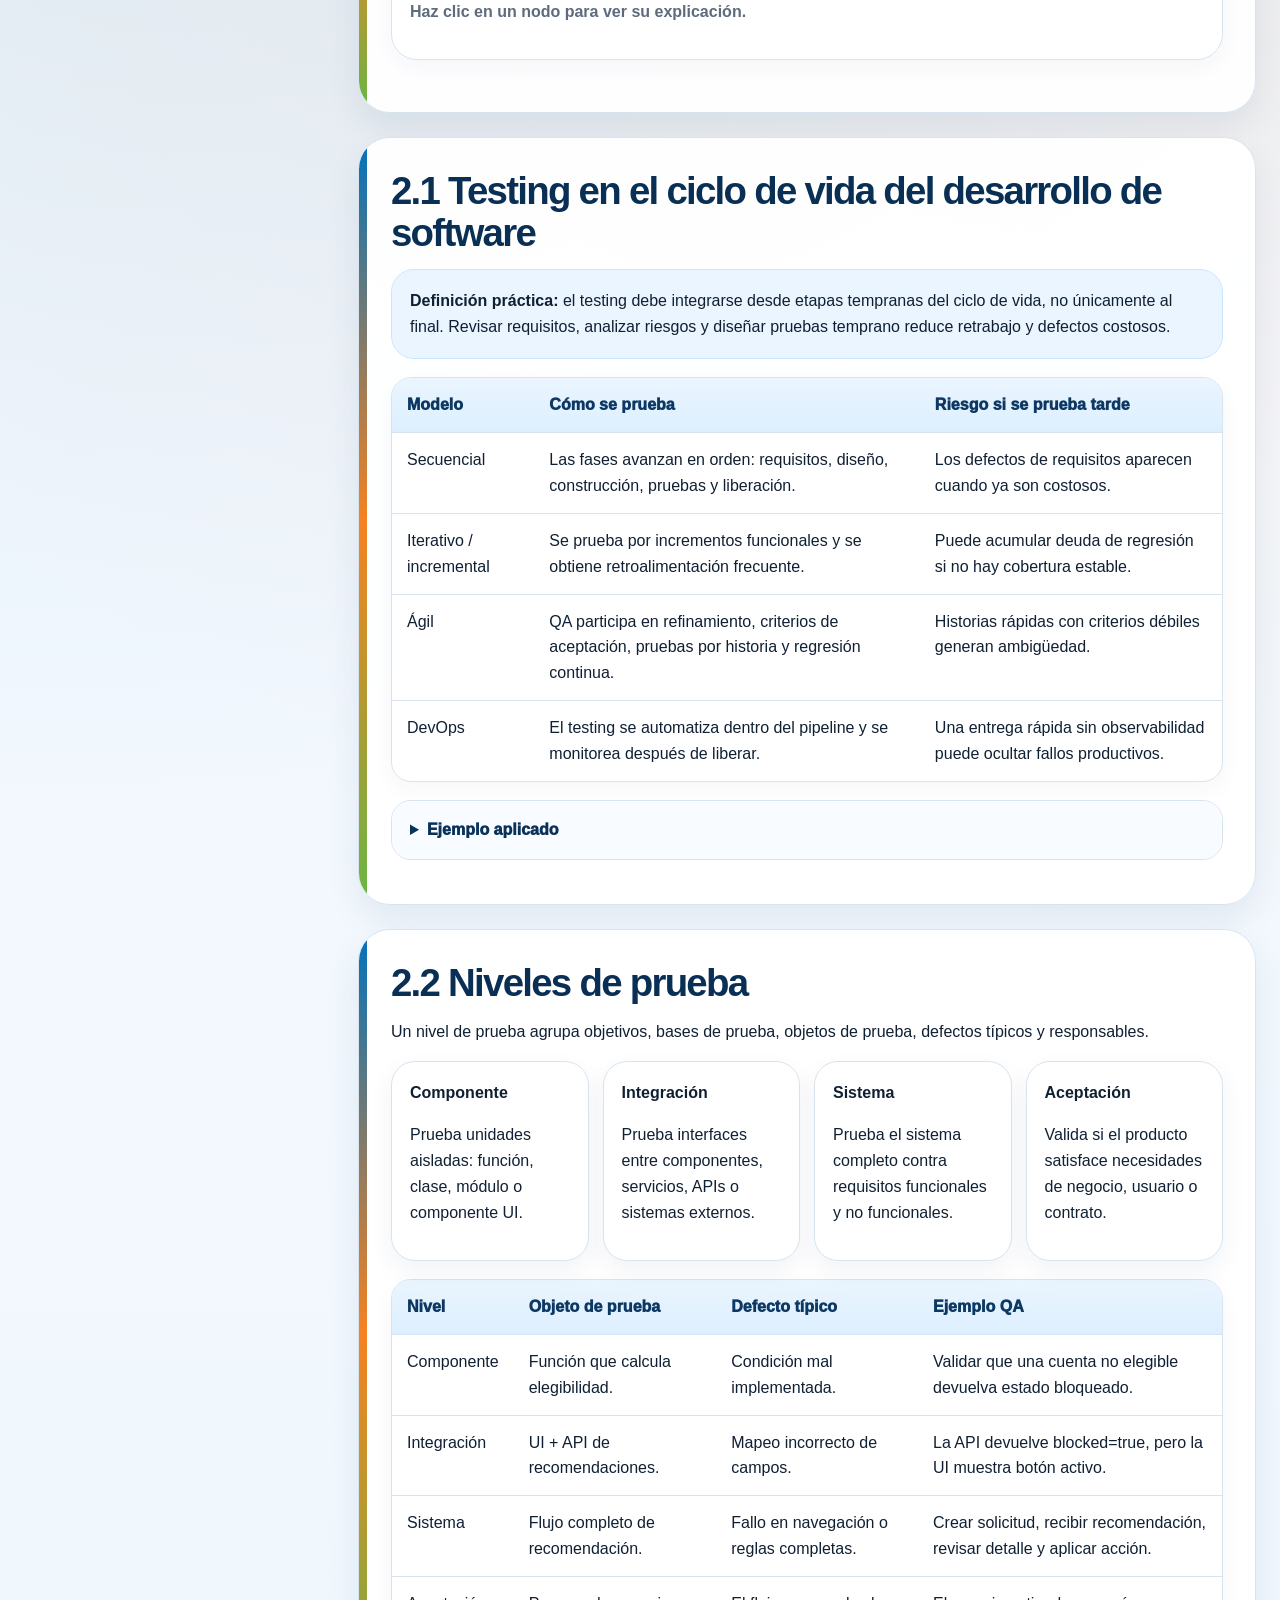
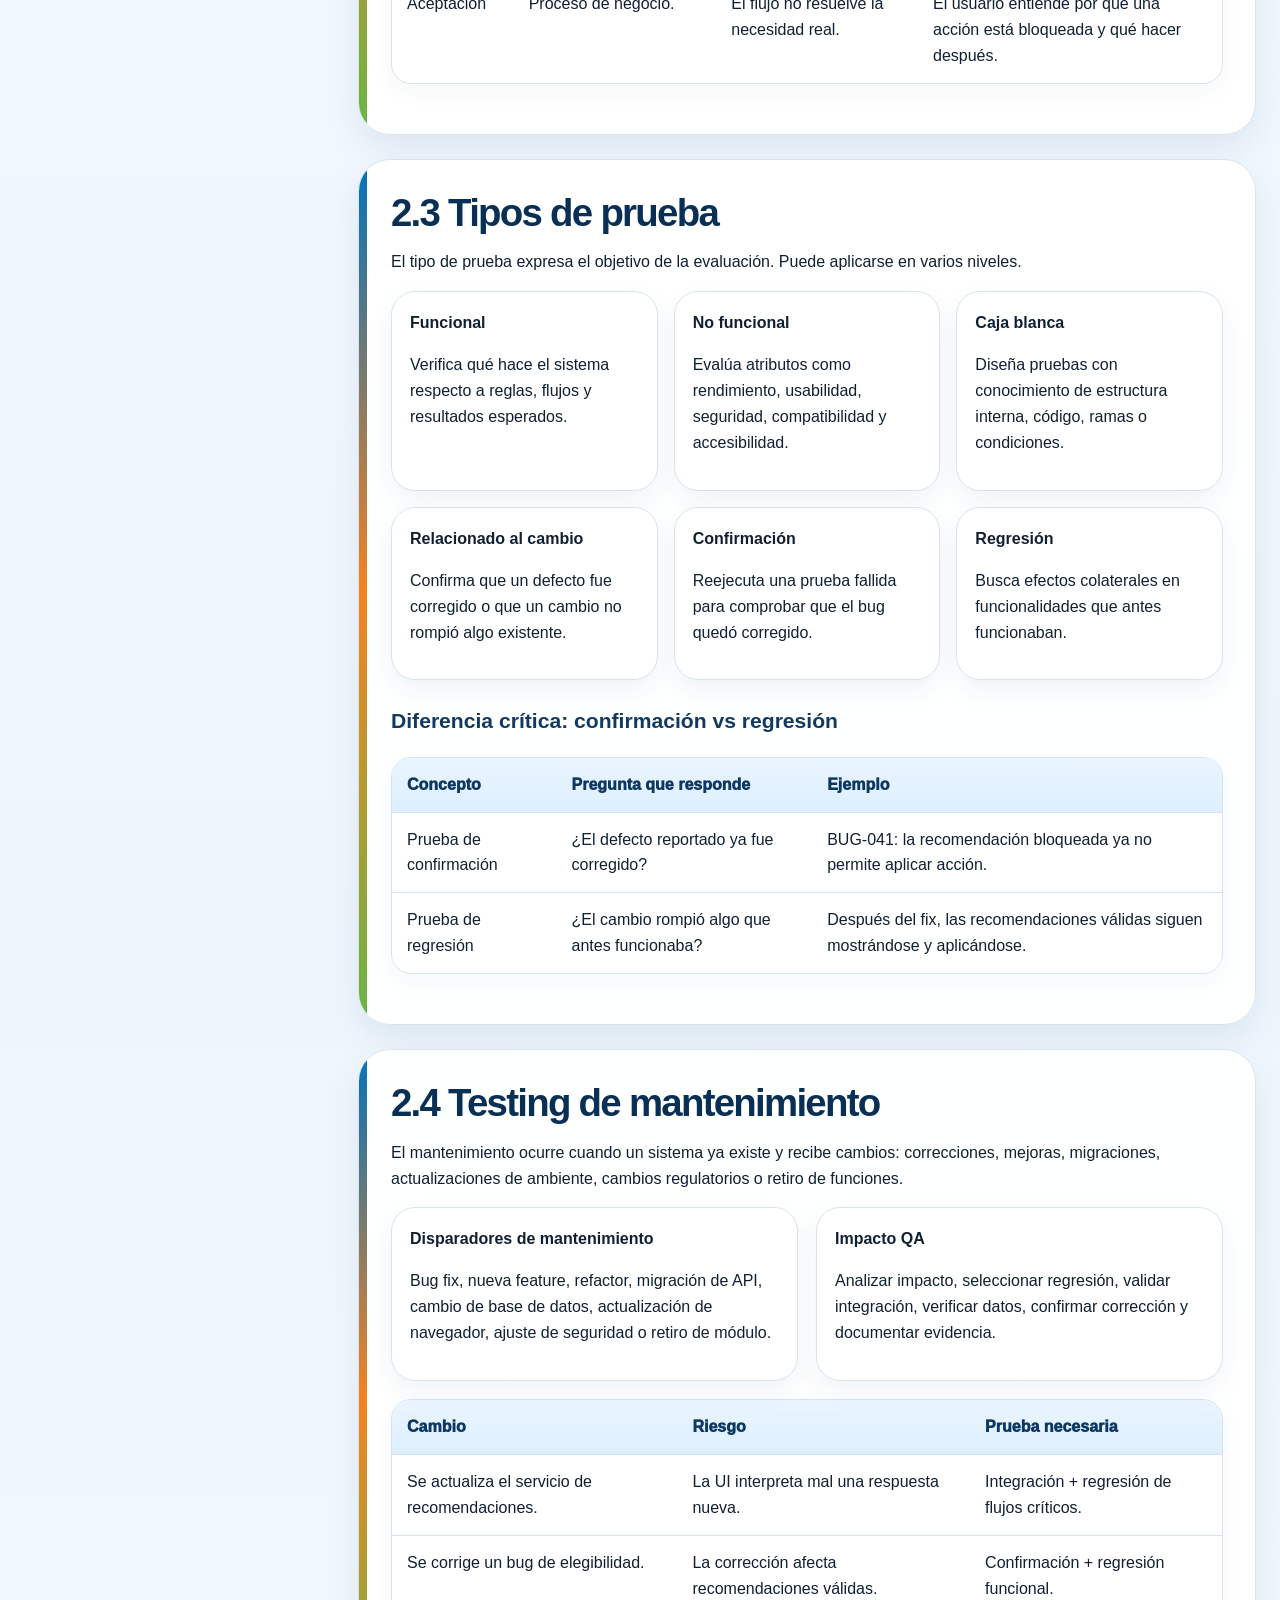
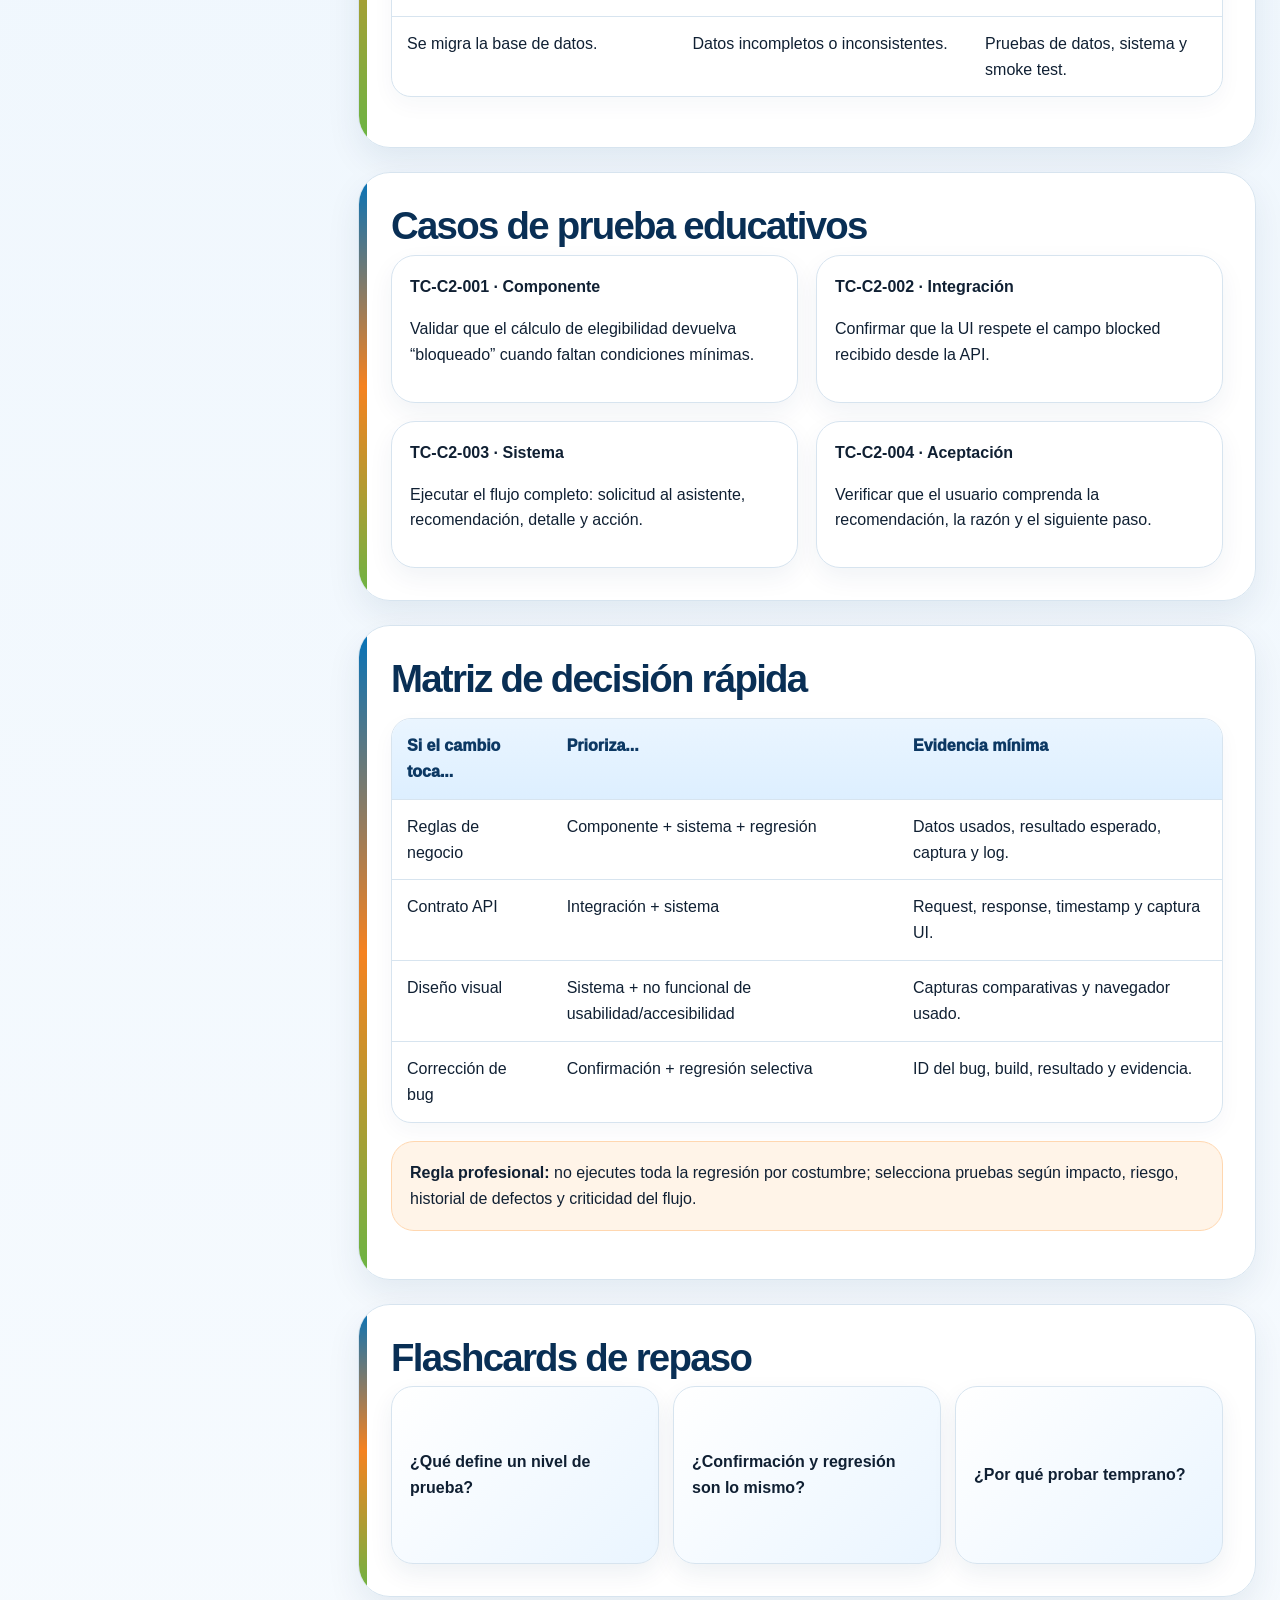
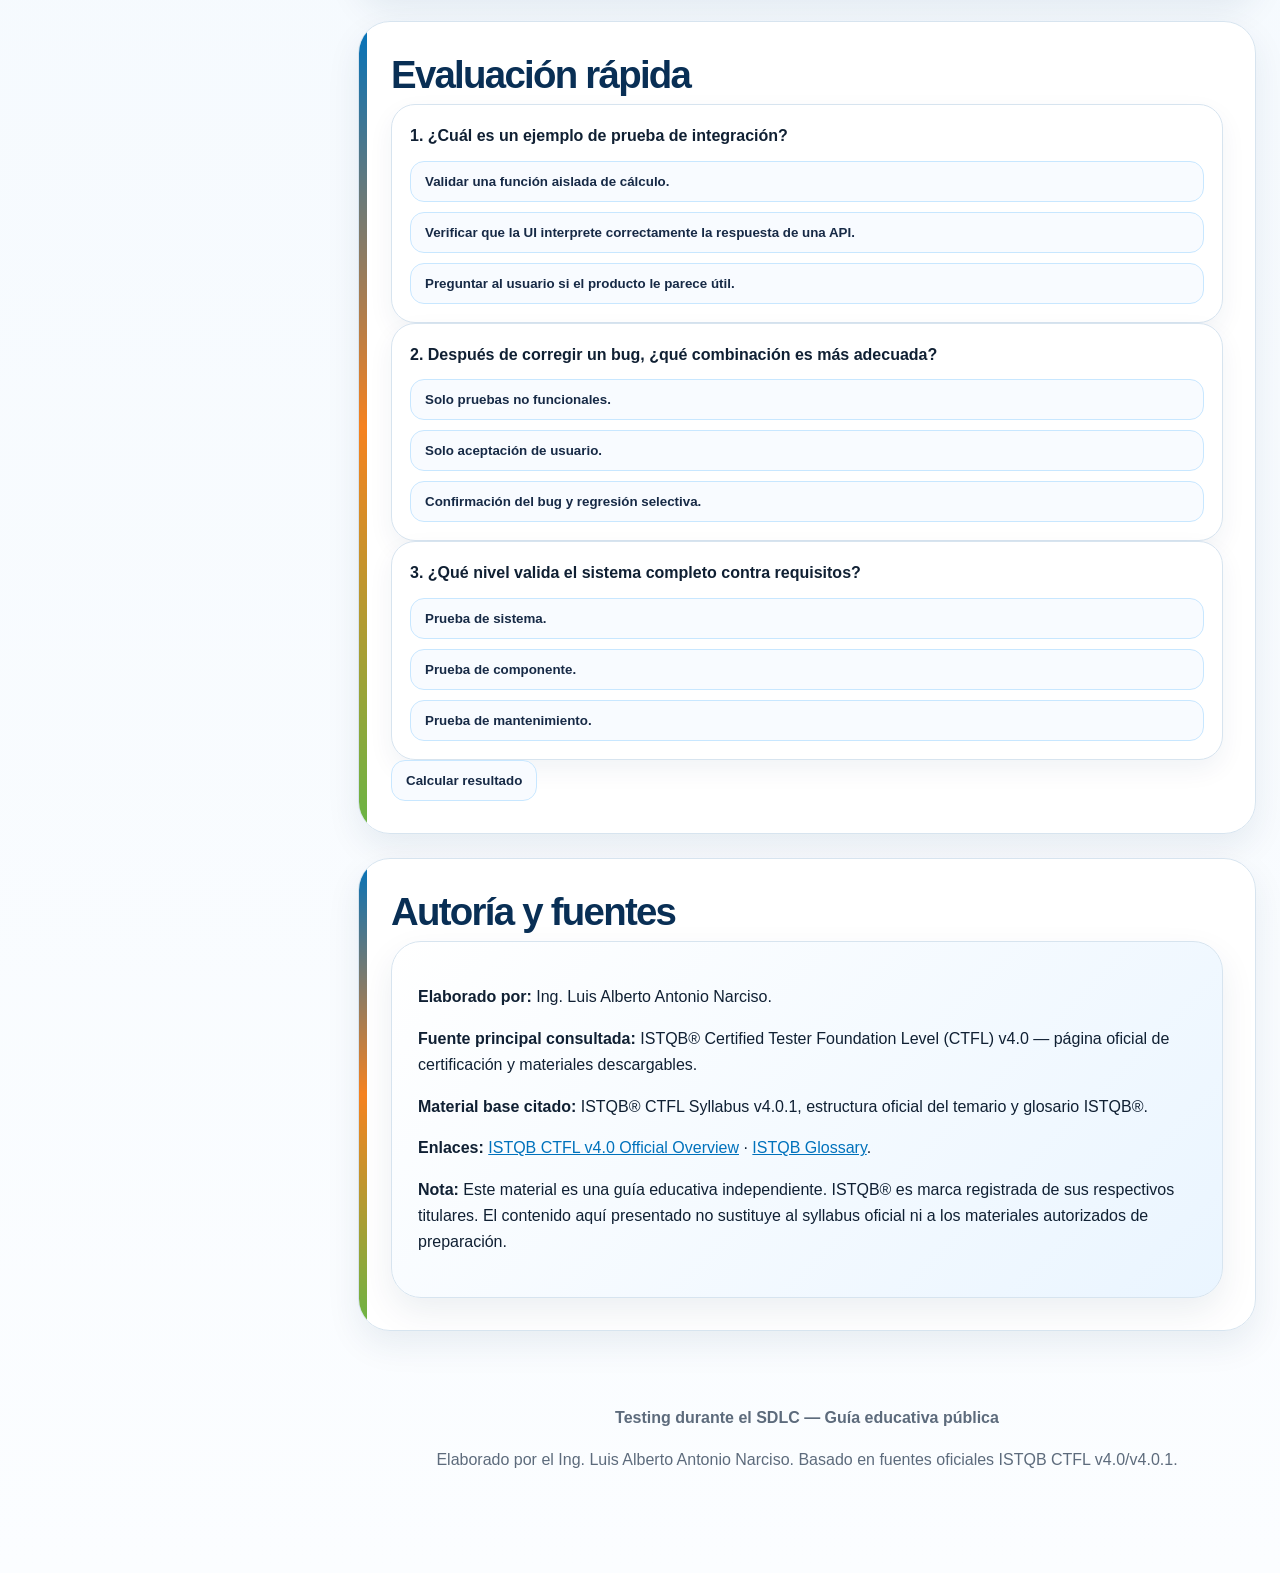
==== commit 5a9171c5: "Update Chapter 2 ISTQB CTFL guide" ====
--- a/capitulo-2.html
+++ b/capitulo-2.html
@@ -3,34 +3,33 @@
 <head>
 <meta charset="UTF-8" />
 <meta name="viewport" content="width=device-width, initial-scale=1.0" />
-<title>ISTQB CTFL — Capítulo 2 | Testing durante el SDLC</title>
-<meta name="description" content="Guía educativa interactiva del Capítulo 2 de ISTQB CTFL: testing durante el ciclo de vida del desarrollo de software." />
+<title>ISTQB CTFL — Capítulo 2 | Testing durante el ciclo de vida</title>
+<meta name="description" content="Guía educativa interactiva del Capítulo 2 ISTQB CTFL sobre testing durante el ciclo de vida del desarrollo de software." />
 <style>
-:root{--navy:#08345f;--blue:#0072bc;--sky:#00a3e0;--orange:#f58220;--green:#68b545;--red:#d63649;--ink:#102033;--muted:#5d6b7c;--line:#d7e4ef;--sb:#eaf5ff;--so:#fff4e8;--sg:#eef9ed;--shadow:0 24px 70px rgba(8,52,95,.13)}*{box-sizing:border-box}html{scroll-behavior:smooth}body{margin:0;font-family:Inter,Roboto,Arial,system-ui,sans-serif;color:var(--ink);line-height:1.62;background:radial-gradient(circle at 6% 3%,rgba(0,114,188,.18),transparent 28%),radial-gradient(circle at 94% 5%,rgba(245,130,32,.14),transparent 28%),linear-gradient(180deg,#f8fbff,#eef6fd 52%,#fbfdff)}a{color:var(--blue)}.layout{display:grid;grid-template-columns:310px minmax(0,1fr);gap:24px;max-width:1500px;margin:auto;padding:24px}aside{position:sticky;top:18px;height:calc(100vh - 36px);overflow:auto;background:rgba(255,255,255,.9);backdrop-filter:blur(18px);border:1px solid var(--line);border-radius:30px;box-shadow:var(--shadow);padding:18px}.brand{padding:20px;border-radius:24px;color:white;background:linear-gradient(135deg,var(--navy),var(--blue) 58%,var(--sky));margin-bottom:16px}.brand small{font-weight:950;letter-spacing:.08em;text-transform:uppercase}.brand strong{display:block;font-size:1.35rem;line-height:1.15;margin-top:8px}.progress-wrap{height:12px;background:rgba(255,255,255,.25);border-radius:999px;margin:16px 0 8px;overflow:hidden}.progress-bar{height:100%;width:0;background:linear-gradient(90deg,#fff,var(--orange),#b8e986);border-radius:999px}.progress-label{font-size:.82rem;color:#eaf6ff;font-weight:850}nav a{display:flex;text-decoration:none;color:#22384f;border:1px solid transparent;margin:5px 0;padding:10px 12px;border-radius:15px;font-size:.92rem;font-weight:850}nav a:hover,nav a.active{background:var(--sb);border-color:#c8e7ff;color:var(--blue)}main{min-width:0}.hero{border:1px solid var(--line);border-radius:38px;padding:42px;box-shadow:var(--shadow);background:linear-gradient(135deg,#fff 0%,#eaf5ff 52%,#fff4e8 100%);margin-bottom:24px}.eyebrow,.author{display:inline-flex;padding:8px 13px;border-radius:999px;font-weight:950;font-size:.82rem}.eyebrow{background:#fff;border:1px solid #c8e7ff;color:var(--blue)}.author{margin-left:8px;background:var(--sg);border:1px solid #cdeec6;color:#267a16}h1{font-size:clamp(2.35rem,5vw,5.3rem);line-height:.96;letter-spacing:-.07em;margin:18px 0 16px;color:#062b50;max-width:1100px}h2{font-size:clamp(1.7rem,3vw,2.55rem);line-height:1.08;letter-spacing:-.045em;margin:0 0 8px;color:#092f55}h3{font-size:1.32rem;margin:24px 0 10px;color:#123a61}.lead{font-size:1.15rem;color:#334155;max-width:1040px}.hero-grid,.grid-4{display:grid;grid-template-columns:repeat(4,1fr);gap:14px}.grid-3{display:grid;grid-template-columns:repeat(3,1fr);gap:16px}.grid-2,.compare{display:grid;grid-template-columns:repeat(2,1fr);gap:18px}.metric,.mini-card,.side,.q{background:#fff;border:1px solid var(--line);border-radius:24px;padding:18px;box-shadow:0 10px 26px rgba(8,52,95,.06);transition:.2s}.metric b{font-size:1.8rem;color:var(--navy);display:block}.metric span,.muted{color:var(--muted);font-weight:800}.mini-card:hover,.side:hover{transform:translateY(-3px);box-shadow:0 18px 34px rgba(8,52,95,.1)}section.card{background:rgba(255,255,255,.94);border:1px solid var(--line);border-radius:32px;box-shadow:0 14px 34px rgba(8,52,95,.08);padding:32px;margin:24px 0;position:relative;overflow:hidden;opacity:0;transform:translateY(22px);transition:.55s}section.card.in-view{opacity:1;transform:none}section.card:before{content:"";position:absolute;left:0;top:0;width:8px;height:100%;background:linear-gradient(180deg,var(--blue),var(--orange),var(--green))}.pill{display:inline-flex;border-radius:999px;padding:8px 13px;border:1px solid #c8e7ff;background:var(--sb);color:var(--blue);font-size:.82rem;font-weight:950}.k1{background:var(--sg);border-color:#cdeec6;color:#267a16}.k3{background:var(--so);border-color:#ffd7b0;color:#b55300}.risk{background:#fff1f2;border-color:#fecdd3;color:#be123c}.callout{border:1px solid;border-radius:23px;padding:18px;margin:16px 0;background:#fff}.callout.blue{background:var(--sb);border-color:#c8e7ff}.callout.orange{background:var(--so);border-color:#ffd7b0}.callout.green{background:var(--sg);border-color:#cdeec6}.callout.gray{background:#f8fafc;border-color:#e2e8f0}table{width:100%;border-collapse:separate;border-spacing:0;margin:18px 0;border:1px solid var(--line);border-radius:20px;overflow:hidden;background:#fff;box-shadow:0 8px 22px rgba(8,52,95,.04)}th,td{text-align:left;vertical-align:top;padding:14px 15px;border-bottom:1px solid var(--line)}th{background:linear-gradient(180deg,#eaf5ff,#ddefff);color:#0c3863;font-weight:1000}tr:last-child td{border-bottom:0}.flow{display:flex;gap:10px;align-items:center;flex-wrap:wrap}.node{padding:12px 14px;border-radius:16px;font-weight:950;background:var(--sb);border:1px solid #c8e7ff;color:#0b4e86;min-width:124px;text-align:center;cursor:pointer}.node.selected{outline:3px solid var(--orange);transform:translateY(-2px)}.arrow{font-weight:1000;color:#789}.diagram{border:1px solid var(--line);border-radius:26px;background:#fff;padding:18px;margin:20px 0;overflow:auto;box-shadow:0 8px 22px rgba(8,52,95,.04)}details{background:#fff;border:1px solid var(--line);border-radius:20px;margin:12px 0;overflow:hidden}summary{cursor:pointer;padding:16px 18px;font-weight:1000;color:#0a3158;background:#f8fbff}.detail-body{padding:0 18px 18px}.flashcards{display:grid;grid-template-columns:repeat(3,1fr);gap:14px}.flip{perspective:1000px;min-height:178px;cursor:pointer}.flip-inner{position:relative;width:100%;min-height:178px;transition:transform .55s;transform-style:preserve-3d}.flip.flipped .flip-inner{transform:rotateY(180deg)}.flip-front,.flip-back{position:absolute;inset:0;backface-visibility:hidden;border-radius:22px;border:1px solid var(--line);padding:18px;display:flex;flex-direction:column;justify-content:center;background:#fff;box-shadow:0 10px 24px rgba(8,52,95,.07)}.flip-front{background:linear-gradient(135deg,#fff,#eaf5ff)}.flip-back{transform:rotateY(180deg);background:linear-gradient(135deg,#eef9ed,#fff)}button,.answer{border:1px solid #c8e7ff;background:#f8fbff;color:#172a46;border-radius:14px;padding:12px 14px;cursor:pointer;text-align:left;font-weight:850;transition:.15s}.answer.correct{background:#dcfce7;border-color:#86efac;color:#166534}.answer.wrong{background:#fee2e2;border-color:#fca5a5;color:#991b1b}.answers{display:grid;gap:10px;margin-top:12px}.scorebox{font-weight:950;padding:16px;border-radius:18px;background:var(--sg);border:1px solid #cdeec6;display:none;margin-top:14px}.study-tools{position:sticky;top:0;z-index:20;display:flex;gap:10px;flex-wrap:wrap;align-items:center;background:rgba(255,255,255,.86);backdrop-filter:blur(16px);border:1px solid var(--line);border-radius:22px;padding:12px;margin-bottom:18px}.study-tools input{flex:1;min-width:220px;border:1px solid var(--line);border-radius:14px;padding:12px;font-weight:750}.highlight{background:#fff3cd;outline:2px solid #ffd66b}.sources{background:linear-gradient(135deg,#fff,#eaf5ff);border:1px solid var(--line);border-radius:30px;padding:26px;box-shadow:0 14px 34px rgba(8,52,95,.08)}.footer{text-align:center;color:var(--muted);padding:34px 20px 60px}@media(max-width:1050px){.layout{grid-template-columns:1fr;padding:14px}aside{position:relative;top:auto;height:auto}.hero{padding:30px}.hero-grid,.grid-4,.grid-3,.grid-2,.compare,.flashcards{grid-template-columns:1fr}}
+:root{--navy:#08345f;--blue:#0072bc;--sky:#00a3e0;--orange:#f58220;--green:#68b545;--red:#d63649;--ink:#102033;--muted:#5d6b7c;--line:#d7e4ef;--sb:#eaf5ff;--so:#fff4e8;--sg:#eef9ed;--shadow:0 24px 70px rgba(8,52,95,.13)}*{box-sizing:border-box}html{scroll-behavior:smooth}body{margin:0;font-family:Inter,Roboto,Arial,system-ui,sans-serif;color:var(--ink);line-height:1.62;background:radial-gradient(circle at 6% 3%,rgba(0,114,188,.18),transparent 28%),radial-gradient(circle at 94% 5%,rgba(245,130,32,.14),transparent 28%),linear-gradient(180deg,#f8fbff,#eef6fd 52%,#fbfdff)}a{color:var(--blue)}.layout{display:grid;grid-template-columns:310px minmax(0,1fr);gap:24px;max-width:1500px;margin:auto;padding:24px}aside{position:sticky;top:18px;height:calc(100vh - 36px);overflow:auto;background:rgba(255,255,255,.9);backdrop-filter:blur(18px);border:1px solid var(--line);border-radius:30px;box-shadow:var(--shadow);padding:18px}.brand{padding:20px;border-radius:24px;color:white;background:linear-gradient(135deg,var(--navy),var(--blue) 58%,var(--sky));margin-bottom:16px}.brand small{font-weight:950;letter-spacing:.08em;text-transform:uppercase}.brand strong{display:block;font-size:1.35rem;line-height:1.15;margin-top:8px}.progress-wrap{height:12px;background:rgba(255,255,255,.25);border-radius:999px;margin:16px 0 8px;overflow:hidden}.progress-bar{height:100%;width:0;background:linear-gradient(90deg,#fff,var(--orange),#b8e986);border-radius:999px}.progress-label{font-size:.82rem;color:#eaf6ff;font-weight:850}nav a{display:flex;text-decoration:none;color:#22384f;border:1px solid transparent;margin:5px 0;padding:10px 12px;border-radius:15px;font-size:.92rem;font-weight:850}nav a:hover,nav a.active{background:var(--sb);border-color:#c8e7ff;color:var(--blue)}main{min-width:0}.hero{border:1px solid var(--line);border-radius:38px;padding:42px;box-shadow:var(--shadow);background:linear-gradient(135deg,#fff 0%,#eaf5ff 52%,#fff4e8 100%);margin-bottom:24px}.eyebrow{display:inline-flex;padding:8px 13px;border-radius:999px;background:#fff;border:1px solid #c8e7ff;color:var(--blue);font-weight:950;font-size:.82rem}.author{display:inline-flex;margin-left:8px;padding:8px 13px;border-radius:999px;background:var(--sg);border:1px solid #cdeec6;color:#267a16;font-weight:950;font-size:.82rem}h1{font-size:clamp(2.35rem,5vw,5.3rem);line-height:.96;letter-spacing:-.07em;margin:18px 0 16px;color:#062b50;max-width:1100px}h2{font-size:clamp(1.7rem,3vw,2.55rem);line-height:1.08;letter-spacing:-.045em;margin:0 0 8px;color:#092f55}h3{font-size:1.32rem;margin:24px 0 10px;color:#123a61}.lead{font-size:1.15rem;color:#334155;max-width:1040px}.hero-grid,.grid-4{display:grid;grid-template-columns:repeat(4,1fr);gap:14px}.grid-3{display:grid;grid-template-columns:repeat(3,1fr);gap:16px}.grid-2,.compare{display:grid;grid-template-columns:repeat(2,1fr);gap:18px}.metric,.mini-card,.side,.q{background:#fff;border:1px solid var(--line);border-radius:24px;padding:18px;box-shadow:0 10px 26px rgba(8,52,95,.06);transition:.2s}.metric b{font-size:1.8rem;color:var(--navy);display:block}.metric span,.muted{color:var(--muted);font-weight:800}.mini-card:hover,.side:hover{transform:translateY(-3px);box-shadow:0 18px 34px rgba(8,52,95,.1)}section.card{background:rgba(255,255,255,.94);border:1px solid var(--line);border-radius:32px;box-shadow:0 14px 34px rgba(8,52,95,.08);padding:32px;margin:24px 0;position:relative;overflow:hidden;opacity:0;transform:translateY(22px);transition:.55s}section.card.in-view{opacity:1;transform:none}section.card:before{content:"";position:absolute;left:0;top:0;width:8px;height:100%;background:linear-gradient(180deg,var(--blue),var(--orange),var(--green))}.callout{border:1px solid;border-radius:23px;padding:18px;margin:16px 0;background:#fff}.callout.blue{background:var(--sb);border-color:#c8e7ff}.callout.orange{background:var(--so);border-color:#ffd7b0}.callout.green{background:var(--sg);border-color:#cdeec6}.callout.gray{background:#f8fafc;border-color:#e2e8f0}table{width:100%;border-collapse:separate;border-spacing:0;margin:18px 0;border:1px solid var(--line);border-radius:20px;overflow:hidden;background:#fff;box-shadow:0 8px 22px rgba(8,52,95,.04)}th,td{text-align:left;vertical-align:top;padding:14px 15px;border-bottom:1px solid var(--line)}th{background:linear-gradient(180deg,#eaf5ff,#ddefff);color:#0c3863;font-weight:1000}tr:last-child td{border-bottom:0}.flow{display:flex;gap:10px;align-items:center;flex-wrap:wrap}.node{padding:12px 14px;border-radius:16px;font-weight:950;background:var(--sb);border:1px solid #c8e7ff;color:#0b4e86;min-width:124px;text-align:center;cursor:pointer}.node.selected{outline:3px solid var(--orange);transform:translateY(-2px)}.arrow{font-weight:1000;color:#789}.diagram{border:1px solid var(--line);border-radius:26px;background:#fff;padding:18px;margin:20px 0;overflow:auto;box-shadow:0 8px 22px rgba(8,52,95,.04)}details{background:#fff;border:1px solid var(--line);border-radius:20px;margin:12px 0;overflow:hidden}summary{cursor:pointer;padding:16px 18px;font-weight:1000;color:#0a3158;background:#f8fbff}.detail-body{padding:0 18px 18px}.flashcards{display:grid;grid-template-columns:repeat(3,1fr);gap:14px}.flip{perspective:1000px;min-height:178px;cursor:pointer}.flip-inner{position:relative;width:100%;min-height:178px;transition:transform .55s;transform-style:preserve-3d}.flip.flipped .flip-inner{transform:rotateY(180deg)}.flip-front,.flip-back{position:absolute;inset:0;backface-visibility:hidden;border-radius:22px;border:1px solid var(--line);padding:18px;display:flex;flex-direction:column;justify-content:center;background:#fff;box-shadow:0 10px 24px rgba(8,52,95,.07)}.flip-front{background:linear-gradient(135deg,#fff,#eaf5ff)}.flip-back{transform:rotateY(180deg);background:linear-gradient(135deg,#eef9ed,#fff)}button,.answer{border:1px solid #c8e7ff;background:#f8fbff;color:#172a46;border-radius:14px;padding:12px 14px;cursor:pointer;text-align:left;font-weight:850;transition:.15s}.answer.correct{background:#dcfce7;border-color:#86efac;color:#166534}.answer.wrong{background:#fee2e2;border-color:#fca5a5;color:#991b1b}.answers{display:grid;gap:10px;margin-top:12px}.scorebox{font-weight:950;padding:16px;border-radius:18px;background:var(--sg);border:1px solid #cdeec6;display:none;margin-top:14px}.study-tools{position:sticky;top:0;z-index:20;display:flex;gap:10px;flex-wrap:wrap;align-items:center;background:rgba(255,255,255,.86);backdrop-filter:blur(16px);border:1px solid var(--line);border-radius:22px;padding:12px;margin-bottom:18px}.study-tools input{flex:1;min-width:220px;border:1px solid var(--line);border-radius:14px;padding:12px;font-weight:750}.highlight{background:#fff3cd;outline:2px solid #ffd66b}.sources{background:linear-gradient(135deg,#fff,#eaf5ff);border:1px solid var(--line);border-radius:30px;padding:26px;box-shadow:0 14px 34px rgba(8,52,95,.08)}.footer{text-align:center;color:var(--muted);padding:34px 20px 60px}@media(max-width:1050px){.layout{grid-template-columns:1fr;padding:14px}aside{position:relative;top:auto;height:auto}.hero{padding:30px}.hero-grid,.grid-4,.grid-3,.grid-2,.compare,.flashcards{grid-template-columns:1fr}}
 </style>
 </head>
 <body>
 <div class="layout">
-<aside><div class="brand"><small>ISTQB CTFL</small><strong>Testing durante el SDLC<br>Guía educativa</strong><div class="progress-wrap"><div class="progress-bar" id="progressBar"></div></div><div class="progress-label" id="progressLabel">Avance de lectura: 0%</div></div><nav id="nav"><a href="#inicio">Inicio</a><a href="#objetivos">Objetivos</a><a href="#mapa">Mapa conceptual</a><a href="#sdlc">2.1 Testing y SDLC</a><a href="#modelos">2.2 Modelos de desarrollo</a><a href="#niveles">2.3 Niveles de prueba</a><a href="#tipos">2.4 Tipos de prueba</a><a href="#mantenimiento">2.5 Mantenimiento</a><a href="#shiftleft">Shift-left y DevOps</a><a href="#casos">Casos educativos</a><a href="#flashcards">Flashcards</a><a href="#quiz">Evaluación</a><a href="#fuentes">Autoría y fuentes</a></nav></aside>
+<aside><div class="brand"><small>ISTQB CTFL</small><strong>Capítulo 2<br>SDLC y Testing</strong><div class="progress-wrap"><div class="progress-bar" id="progressBar"></div></div><div class="progress-label" id="progressLabel">Avance de lectura: 0%</div></div><nav id="nav"><a href="#inicio">Inicio</a><a href="#objetivos">Objetivos</a><a href="#mapa">Mapa conceptual</a><a href="#sdlc">2.1 Testing en el SDLC</a><a href="#niveles">2.2 Niveles de prueba</a><a href="#tipos">2.3 Tipos de prueba</a><a href="#mantenimiento">2.4 Testing de mantenimiento</a><a href="#casos">Casos educativos</a><a href="#matriz">Matriz de decisión</a><a href="#flashcards">Flashcards</a><a href="#quiz">Evaluación</a><a href="#fuentes">Autoría y fuentes</a></nav></aside>
 <main>
-<header class="hero" id="inicio"><span class="eyebrow">Foundation Level · Capítulo 2 · Material educativo</span><span class="author">Elaborado por el Ing. Luis Alberto Antonio Narciso</span><h1>Testing durante el ciclo de vida del desarrollo de software</h1><p class="lead">Este capítulo explica cómo se integra el testing en el SDLC, cómo cambia el enfoque según el modelo de desarrollo, cuáles son los niveles de prueba y cómo se prueban cambios de mantenimiento en una plataforma digital con asistente inteligente.</p><div class="hero-grid"><div class="metric"><b>K1–K2</b><span>Recordar y comprender</span></div><div class="metric"><b>5</b><span>Bloques del temario</span></div><div class="metric"><b>SDLC</b><span>Ciclo de vida</span></div><div class="metric"><b>CTFL</b><span>Base oficial ISTQB</span></div></div><p><a href="index.html"><strong>← Volver al Capítulo 1</strong></a></p></header>
-<div class="study-tools"><input id="search" placeholder="Buscar: SDLC, integración, sistema, regresión, mantenimiento..."><button id="focus">Modo lectura</button><button id="openAll">Abrir ejemplos</button></div>
-<section class="card" id="objetivos"><h2>Objetivos del capítulo</h2><p>La meta es entender en qué momento se prueba, qué se prueba y por qué cambia la estrategia según el contexto del proyecto.</p><div class="grid-3"><div class="mini-card"><strong>Relacionar testing y SDLC</strong><p>Comprender que testing no ocurre solo al final; acompaña análisis, diseño, implementación, entrega y mantenimiento.</p></div><div class="mini-card"><strong>Distinguir niveles de prueba</strong><p>Componente, integración, sistema y aceptación: cada nivel tiene objetivos, bases de prueba y defectos típicos.</p></div><div class="mini-card"><strong>Aplicar pensamiento de regresión</strong><p>Analizar impacto de cambios para decidir qué volver a probar y qué evidencia documentar.</p></div></div><div class="callout blue"><strong>Contexto de ejemplo:</strong> una plataforma genérica de recomendaciones digitales con UI web, motor de reglas, API, datos históricos y un asistente inteligente que genera sugerencias.</div></section>
-<section class="card" id="mapa"><h2>Mapa conceptual del capítulo</h2><p>El testing acompaña el desarrollo desde la idea hasta el mantenimiento. Haz clic en cada nodo.</p><div class="diagram"><div class="flow"><div class="node">Requisitos</div><div class="arrow">→</div><div class="node">Diseño</div><div class="arrow">→</div><div class="node">Construcción</div><div class="arrow">→</div><div class="node">Integración</div><div class="arrow">→</div><div class="node">Sistema</div><div class="arrow">→</div><div class="node">Aceptación</div><div class="arrow">→</div><div class="node">Mantenimiento</div></div><p class="muted" id="nodeHelp">Haz clic en un nodo para ver su explicación.</p></div></section>
-<section class="card" id="sdlc"><h2>2.1 Testing y SDLC</h2><div class="callout blue"><strong>Idea central:</strong> el testing debe adaptarse al ciclo de vida del desarrollo. No es una fase aislada; es una actividad continua de verificación, validación, análisis de riesgo y generación de información.</div><table><thead><tr><th>Etapa del SDLC</th><th>Actividad de testing</th><th>Ejemplo aplicado</th></tr></thead><tbody><tr><td>Requisitos</td><td>Revisar ambigüedades, reglas faltantes y criterios de aceptación.</td><td>La historia debe indicar cuándo una recomendación se considera elegible.</td></tr><tr><td>Diseño</td><td>Analizar arquitectura, interfaces y riesgos técnicos.</td><td>Validar cómo UI, API y motor de reglas intercambian datos.</td></tr><tr><td>Implementación</td><td>Diseñar casos, preparar datos, automatizar checks y ejecutar pruebas tempranas.</td><td>Crear datos para cuentas elegibles y no elegibles.</td></tr><tr><td>Entrega</td><td>Ejecutar smoke, regresión, pruebas críticas y evidencia de liberación.</td><td>Confirmar que el flujo principal del asistente sigue funcionando.</td></tr><tr><td>Mantenimiento</td><td>Analizar impacto, probar correcciones y ejecutar regresión selectiva.</td><td>Un cambio en reglas de elegibilidad requiere volver a probar recomendaciones relacionadas.</td></tr></tbody></table><details><summary>Ejemplo de pregunta tipo examen</summary><div class="detail-body"><p><strong>Pregunta:</strong> ¿Por qué conviene involucrar testing desde requisitos? <strong>Respuesta:</strong> porque permite detectar defectos temprano, reducir retrabajo y diseñar pruebas alineadas al riesgo.</p></div></details></section>
-<section class="card" id="modelos"><h2>2.2 Modelos de desarrollo</h2><p>El modelo de desarrollo determina el ritmo, la documentación disponible, la frecuencia de cambios y la forma de planear pruebas.</p><div class="grid-3"><div class="mini-card"><strong>Secuencial</strong><p>Fases ordenadas. Útil cuando el alcance es estable, pero los defectos tardíos pueden ser costosos.</p></div><div class="mini-card"><strong>Iterativo / incremental</strong><p>El producto se construye por incrementos. Permite retroalimentación y regresión frecuente.</p></div><div class="mini-card"><strong>Ágil</strong><p>Testing se integra en el equipo. Hay colaboración continua, pruebas tempranas y entrega frecuente.</p></div></div><h3>Comparación práctica</h3><table><thead><tr><th>Modelo</th><th>Riesgo para QA</th><th>Buena práctica</th></tr></thead><tbody><tr><td>Secuencial</td><td>Detectar defectos tarde si QA entra hasta el final.</td><td>Revisiones tempranas de requisitos y diseño.</td></tr><tr><td>Incremental</td><td>Romper funciones previas al agregar nuevas capacidades.</td><td>Regresión por incremento y trazabilidad.</td></tr><tr><td>Ágil</td><td>Cambios rápidos con documentación ligera.</td><td>Criterios de aceptación claros, Definition of Done y automatización útil.</td></tr><tr><td>DevOps / entrega continua</td><td>Liberaciones frecuentes con alto riesgo de regresión.</td><td>Pipeline, smoke automatizado, monitoreo y rollback.</td></tr></tbody></table></section>
-<section class="card" id="niveles"><h2>2.3 Niveles de prueba</h2><p>Un nivel de prueba agrupa objetivos, objetos de prueba, bases de prueba, defectos típicos y responsabilidades.</p><div class="grid-4"><div class="mini-card"><strong>Componente</strong><p>Prueba unidades o módulos aislados.</p></div><div class="mini-card"><strong>Integración</strong><p>Prueba interfaces entre componentes o sistemas.</p></div><div class="mini-card"><strong>Sistema</strong><p>Prueba el sistema completo contra requisitos.</p></div><div class="mini-card"><strong>Aceptación</strong><p>Confirma si el producto satisface necesidades de negocio o usuario.</p></div></div><table><thead><tr><th>Nivel</th><th>Objeto de prueba</th><th>Defecto típico</th><th>Ejemplo</th></tr></thead><tbody><tr><td>Componente</td><td>Función de cálculo de elegibilidad.</td><td>Condición mal implementada.</td><td>La función devuelve true cuando debería devolver false.</td></tr><tr><td>Integración</td><td>UI + API + motor de reglas.</td><td>Contrato o formato incorrecto.</td><td>La API devuelve status “blocked”, pero la UI lo interpreta como “enabled”.</td></tr><tr><td>Sistema</td><td>Plataforma completa.</td><td>Flujo end-to-end incorrecto.</td><td>El usuario aplica una recomendación inválida desde la pantalla final.</td></tr><tr><td>Aceptación</td><td>Producto desde perspectiva de negocio.</td><td>No satisface necesidad real.</td><td>La recomendación es técnicamente válida, pero no aporta valor al usuario.</td></tr></tbody></table></section>
-<section class="card" id="tipos"><h2>2.4 Tipos de prueba</h2><p>Los tipos de prueba responden a la pregunta: ¿qué característica de calidad estamos evaluando?</p><div class="grid-3"><div class="mini-card"><strong>Funcionales</strong><p>Validan lo que el sistema debe hacer: reglas, flujos, cálculos, mensajes y permisos.</p></div><div class="mini-card"><strong>No funcionales</strong><p>Evalúan rendimiento, usabilidad, accesibilidad, seguridad, compatibilidad y confiabilidad.</p></div><div class="mini-card"><strong>Caja blanca</strong><p>Evalúan estructura interna, cobertura, ramas, condiciones o caminos del código.</p></div></div><h3>Pruebas relacionadas con cambio</h3><table><thead><tr><th>Tipo</th><th>Objetivo</th><th>Ejemplo</th></tr></thead><tbody><tr><td>Confirmación / re-testing</td><td>Verificar que el defecto corregido ya no ocurre.</td><td>Repetir el caso que fallaba cuando la recomendación aparecía habilitada.</td></tr><tr><td>Regresión</td><td>Verificar que el cambio no rompió funciones existentes.</td><td>Probar recomendaciones, historial, filtros, permisos y pantalla de resumen.</td></tr></tbody></table><div class="callout orange"><strong>Clave ISTQB:</strong> re-testing confirma una corrección específica; regresión busca efectos colaterales en partes que antes funcionaban.</div></section>
-<section class="card" id="mantenimiento"><h2>2.5 Testing de mantenimiento</h2><p>El mantenimiento ocurre cuando el software ya existe y recibe cambios: correcciones, mejoras, migraciones, cambios de ambiente o retiro de funciones.</p><div class="compare"><div class="side"><strong>Trigger de mantenimiento</strong><p>Cambio de regla de negocio, actualización de API, migración de base de datos, parche de seguridad o retiro de una pantalla.</p></div><div class="side"><strong>Riesgo principal</strong><p>Impactar funciones existentes, datos históricos, integraciones, rendimiento o experiencia del usuario.</p></div></div><h3>Análisis de impacto</h3><table><thead><tr><th>Pregunta</th><th>Uso para QA</th></tr></thead><tbody><tr><td>¿Qué cambió?</td><td>Identifica componente, requisito, regla, API o UI modificada.</td></tr><tr><td>¿Qué depende de eso?</td><td>Detecta flujos, datos, permisos e integraciones afectadas.</td></tr><tr><td>¿Qué casos deben repetirse?</td><td>Define regresión selectiva y prioridades.</td></tr><tr><td>¿Qué evidencia se necesita?</td><td>Prepara capturas, videos, logs, datos y trazabilidad.</td></tr></tbody></table></section>
-<section class="card" id="shiftleft"><h2>Shift-left, CI/CD y DevOps</h2><p>Shift-left significa mover actividades de calidad hacia etapas más tempranas. En vez de esperar al final, QA participa desde requisitos, diseño, refinamiento, revisiones y automatización temprana.</p><div class="grid-3"><div class="mini-card"><strong>Shift-left</strong><p>Detecta problemas antes de construir o liberar.</p></div><div class="mini-card"><strong>CI/CD</strong><p>Ejecuta validaciones frecuentes en cada cambio.</p></div><div class="mini-card"><strong>DevOps</strong><p>Integra desarrollo, pruebas, operación, monitoreo y mejora continua.</p></div></div><div class="callout green"><strong>Aplicación práctica:</strong> en una regresión semanal, QA puede combinar checklist manual crítico, pruebas automatizadas de smoke, revisión de logs y evidencia visual de los flujos principales.</div></section>
-<section class="card" id="casos"><h2>Casos educativos del Capítulo 2</h2><div class="grid-2"><div class="mini-card"><strong>TC2-001 · Prueba de componente</strong><p>Validar que la función de elegibilidad devuelva “bloqueado” cuando la cuenta no cumple la condición mínima.</p></div><div class="mini-card"><strong>TC2-002 · Prueba de integración</strong><p>Confirmar que la UI interprete correctamente el estado devuelto por la API.</p></div><div class="mini-card"><strong>TC2-003 · Prueba de sistema</strong><p>Ejecutar el flujo completo: solicitar recomendación, revisar tarjeta, aplicar acción y validar resultado final.</p></div><div class="mini-card"><strong>TC2-004 · Regresión de mantenimiento</strong><p>Después de cambiar una regla, repetir flujos críticos para verificar que no se afectaron recomendaciones previas.</p></div></div></section>
-<section class="card" id="flashcards"><h2>Flashcards de repaso</h2><div class="flashcards"><div class="flip"><div class="flip-inner"><div class="flip-front"><strong>¿Qué es SDLC?</strong></div><div class="flip-back"><p>El ciclo de vida del desarrollo de software: desde requisitos hasta mantenimiento.</p></div></div></div><div class="flip"><div class="flip-inner"><div class="flip-front"><strong>¿Diferencia entre re-testing y regresión?</strong></div><div class="flip-back"><p>Re-testing confirma una corrección; regresión busca efectos colaterales.</p></div></div></div><div class="flip"><div class="flip-inner"><div class="flip-front"><strong>¿Qué valida aceptación?</strong></div><div class="flip-back"><p>Que el producto satisface necesidades de negocio, usuario o contrato.</p></div></div></div></div></section>
-<section class="card" id="quiz"><h2>Evaluación rápida</h2><div class="q" data-correct="b"><strong>1. ¿Cuál es la mejor descripción de testing durante el SDLC?</strong><div class="answers"><button class="answer" data-option="a">Solo ocurre cuando el desarrollo termina.</button><button class="answer" data-option="b">Acompaña distintas etapas del ciclo de vida y se adapta al contexto.</button><button class="answer" data-option="c">Solo corresponde al equipo de usuarios finales.</button></div></div><div class="q" data-correct="c"><strong>2. Una prueba de integración busca principalmente:</strong><div class="answers"><button class="answer" data-option="a">Validar una función aislada.</button><button class="answer" data-option="b">Confirmar aceptación de negocio.</button><button class="answer" data-option="c">Verificar interfaces e interacción entre componentes o sistemas.</button></div></div><div class="q" data-correct="a"><strong>3. Después de corregir un bug específico, repetir el caso que falló es:</strong><div class="answers"><button class="answer" data-option="a">Re-testing o prueba de confirmación.</button><button class="answer" data-option="b">Prueba de aceptación contractual.</button><button class="answer" data-option="c">Prueba exploratoria exclusivamente.</button></div></div><button id="scoreBtn">Calcular resultado</button><div class="scorebox" id="scoreBox"></div></section>
-<section class="card" id="fuentes"><h2>Autoría y fuentes</h2><div class="sources"><p><strong>Elaborado por:</strong> Ing. Luis Alberto Antonio Narciso.</p><p><strong>Fuente principal consultada:</strong> ISTQB® Certified Tester Foundation Level (CTFL) v4.0/v4.0.1 — Capítulo 2: Testing Throughout the Software Development Lifecycle.</p><p><strong>Enlaces:</strong> <a href="https://istqb.org/certifications/certified-tester-foundation-level-ctfl-v4-0/" target="_blank" rel="noopener">ISTQB CTFL v4.0 Official Overview</a> · <a href="https://glossary.istqb.org/" target="_blank" rel="noopener">ISTQB Glossary</a>.</p><p><strong>Nota:</strong> Esta es una guía educativa independiente. No sustituye el syllabus oficial ni materiales autorizados de preparación.</p></div></section>
-<footer class="footer"><p><strong>ISTQB CTFL — Capítulo 2</strong></p><p>Testing durante el SDLC. Elaborado por el Ing. Luis Alberto Antonio Narciso.</p></footer>
+<header class="hero" id="inicio"><span class="eyebrow">Foundation Level · Capítulo 2 · Material educativo</span><span class="author">Elaborado por el Ing. Luis Alberto Antonio Narciso</span><h1>Testing durante el ciclo de vida del desarrollo de software</h1><p class="lead">Este capítulo explica cómo el testing cambia según el modelo de desarrollo, el nivel de prueba, el tipo de prueba y el mantenimiento del producto. El enfoque usa ejemplos genéricos de una plataforma digital con asistente inteligente, interfaz web, integraciones y flujos de recomendación.</p><div class="hero-grid"><div class="metric"><b>K1–K2</b><span>Recordar y comprender</span></div><div class="metric"><b>4</b><span>Bloques del temario</span></div><div class="metric"><b>10+</b><span>Ejemplos aplicados</span></div><div class="metric"><b>CTFL</b><span>Base oficial ISTQB</span></div></div><p><a href="index.html"><strong>← Volver al Capítulo 1</strong></a> · <a href="exam.html"><strong>Ir al dashboard de examen →</strong></a></p></header>
+<div class="study-tools"><input id="search" placeholder="Buscar: SDLC, componente, integración, sistema, aceptación, regresión..."><button id="focus">Modo lectura</button><button id="openAll">Abrir ejemplos</button></div>
+<section class="card" id="objetivos"><h2>Objetivos del capítulo</h2><p>La meta es entender dónde se ubica el testing dentro del desarrollo de software y cómo elegir el enfoque correcto según el contexto.</p><div class="grid-3"><div class="mini-card"><strong>Relacionar testing y SDLC</strong><p>Comprender cómo cambia el testing en modelos secuenciales, iterativos, incrementales, ágiles y DevOps.</p></div><div class="mini-card"><strong>Distinguir niveles de prueba</strong><p>Identificar pruebas de componente, integración, sistema y aceptación.</p></div><div class="mini-card"><strong>Diferenciar tipos de prueba</strong><p>Separar pruebas funcionales, no funcionales, caja blanca, relacionadas al cambio y regresión.</p></div></div><div class="callout blue"><strong>Idea clave:</strong> no se prueba igual un componente aislado que una integración, una funcionalidad completa o una validación de negocio con usuarios.</div></section>
+<section class="card" id="mapa"><h2>Mapa conceptual del capítulo</h2><p>El ciclo de vida define cuándo se prueba, los niveles definen qué se prueba y los tipos definen con qué objetivo se prueba.</p><div class="diagram"><div class="flow"><div class="node">SDLC</div><div class="arrow">→</div><div class="node">Modelo de desarrollo</div><div class="arrow">→</div><div class="node">Nivel de prueba</div><div class="arrow">→</div><div class="node">Tipo de prueba</div><div class="arrow">→</div><div class="node">Mantenimiento</div></div><p class="muted" id="nodeHelp">Haz clic en un nodo para ver su explicación.</p></div></section>
+<section class="card" id="sdlc"><h2>2.1 Testing en el ciclo de vida del desarrollo de software</h2><div class="callout blue"><strong>Definición práctica:</strong> el testing debe integrarse desde etapas tempranas del ciclo de vida, no únicamente al final. Revisar requisitos, analizar riesgos y diseñar pruebas temprano reduce retrabajo y defectos costosos.</div><table><thead><tr><th>Modelo</th><th>Cómo se prueba</th><th>Riesgo si se prueba tarde</th></tr></thead><tbody><tr><td>Secuencial</td><td>Las fases avanzan en orden: requisitos, diseño, construcción, pruebas y liberación.</td><td>Los defectos de requisitos aparecen cuando ya son costosos.</td></tr><tr><td>Iterativo / incremental</td><td>Se prueba por incrementos funcionales y se obtiene retroalimentación frecuente.</td><td>Puede acumular deuda de regresión si no hay cobertura estable.</td></tr><tr><td>Ágil</td><td>QA participa en refinamiento, criterios de aceptación, pruebas por historia y regresión continua.</td><td>Historias rápidas con criterios débiles generan ambigüedad.</td></tr><tr><td>DevOps</td><td>El testing se automatiza dentro del pipeline y se monitorea después de liberar.</td><td>Una entrega rápida sin observabilidad puede ocultar fallos productivos.</td></tr></tbody></table><details><summary>Ejemplo aplicado</summary><div class="detail-body"><p>Si la plataforma agrega una nueva tarjeta de recomendación, QA no espera hasta producción. Revisa la historia, define criterios de aceptación, prepara datos, prueba UI, valida integración y ejecuta regresión sobre recomendaciones existentes.</p></div></details></section>
+<section class="card" id="niveles"><h2>2.2 Niveles de prueba</h2><p>Un nivel de prueba agrupa objetivos, bases de prueba, objetos de prueba, defectos típicos y responsables.</p><div class="grid-4"><div class="mini-card"><strong>Componente</strong><p>Prueba unidades aisladas: función, clase, módulo o componente UI.</p></div><div class="mini-card"><strong>Integración</strong><p>Prueba interfaces entre componentes, servicios, APIs o sistemas externos.</p></div><div class="mini-card"><strong>Sistema</strong><p>Prueba el sistema completo contra requisitos funcionales y no funcionales.</p></div><div class="mini-card"><strong>Aceptación</strong><p>Valida si el producto satisface necesidades de negocio, usuario o contrato.</p></div></div><table><thead><tr><th>Nivel</th><th>Objeto de prueba</th><th>Defecto típico</th><th>Ejemplo QA</th></tr></thead><tbody><tr><td>Componente</td><td>Función que calcula elegibilidad.</td><td>Condición mal implementada.</td><td>Validar que una cuenta no elegible devuelva estado bloqueado.</td></tr><tr><td>Integración</td><td>UI + API de recomendaciones.</td><td>Mapeo incorrecto de campos.</td><td>La API devuelve blocked=true, pero la UI muestra botón activo.</td></tr><tr><td>Sistema</td><td>Flujo completo de recomendación.</td><td>Fallo en navegación o reglas completas.</td><td>Crear solicitud, recibir recomendación, revisar detalle y aplicar acción.</td></tr><tr><td>Aceptación</td><td>Proceso de negocio.</td><td>El flujo no resuelve la necesidad real.</td><td>El usuario entiende por qué una acción está bloqueada y qué hacer después.</td></tr></tbody></table></section>
+<section class="card" id="tipos"><h2>2.3 Tipos de prueba</h2><p>El tipo de prueba expresa el objetivo de la evaluación. Puede aplicarse en varios niveles.</p><div class="grid-3"><div class="mini-card"><strong>Funcional</strong><p>Verifica qué hace el sistema respecto a reglas, flujos y resultados esperados.</p></div><div class="mini-card"><strong>No funcional</strong><p>Evalúa atributos como rendimiento, usabilidad, seguridad, compatibilidad y accesibilidad.</p></div><div class="mini-card"><strong>Caja blanca</strong><p>Diseña pruebas con conocimiento de estructura interna, código, ramas o condiciones.</p></div><div class="mini-card"><strong>Relacionado al cambio</strong><p>Confirma que un defecto fue corregido o que un cambio no rompió algo existente.</p></div><div class="mini-card"><strong>Confirmación</strong><p>Reejecuta una prueba fallida para comprobar que el bug quedó corregido.</p></div><div class="mini-card"><strong>Regresión</strong><p>Busca efectos colaterales en funcionalidades que antes funcionaban.</p></div></div><h3>Diferencia crítica: confirmación vs regresión</h3><table><thead><tr><th>Concepto</th><th>Pregunta que responde</th><th>Ejemplo</th></tr></thead><tbody><tr><td>Prueba de confirmación</td><td>¿El defecto reportado ya fue corregido?</td><td>BUG-041: la recomendación bloqueada ya no permite aplicar acción.</td></tr><tr><td>Prueba de regresión</td><td>¿El cambio rompió algo que antes funcionaba?</td><td>Después del fix, las recomendaciones válidas siguen mostrándose y aplicándose.</td></tr></tbody></table></section>
+<section class="card" id="mantenimiento"><h2>2.4 Testing de mantenimiento</h2><p>El mantenimiento ocurre cuando un sistema ya existe y recibe cambios: correcciones, mejoras, migraciones, actualizaciones de ambiente, cambios regulatorios o retiro de funciones.</p><div class="compare"><div class="side"><strong>Disparadores de mantenimiento</strong><p>Bug fix, nueva feature, refactor, migración de API, cambio de base de datos, actualización de navegador, ajuste de seguridad o retiro de módulo.</p></div><div class="side"><strong>Impacto QA</strong><p>Analizar impacto, seleccionar regresión, validar integración, verificar datos, confirmar corrección y documentar evidencia.</p></div></div><table><thead><tr><th>Cambio</th><th>Riesgo</th><th>Prueba necesaria</th></tr></thead><tbody><tr><td>Se actualiza el servicio de recomendaciones.</td><td>La UI interpreta mal una respuesta nueva.</td><td>Integración + regresión de flujos críticos.</td></tr><tr><td>Se corrige un bug de elegibilidad.</td><td>La corrección afecta recomendaciones válidas.</td><td>Confirmación + regresión funcional.</td></tr><tr><td>Se migra la base de datos.</td><td>Datos incompletos o inconsistentes.</td><td>Pruebas de datos, sistema y smoke test.</td></tr></tbody></table></section>
+<section class="card" id="casos"><h2>Casos de prueba educativos</h2><div class="grid-2"><div class="mini-card"><strong>TC-C2-001 · Componente</strong><p>Validar que el cálculo de elegibilidad devuelva “bloqueado” cuando faltan condiciones mínimas.</p></div><div class="mini-card"><strong>TC-C2-002 · Integración</strong><p>Confirmar que la UI respete el campo blocked recibido desde la API.</p></div><div class="mini-card"><strong>TC-C2-003 · Sistema</strong><p>Ejecutar el flujo completo: solicitud al asistente, recomendación, detalle y acción.</p></div><div class="mini-card"><strong>TC-C2-004 · Aceptación</strong><p>Verificar que el usuario comprenda la recomendación, la razón y el siguiente paso.</p></div></div></section>
+<section class="card" id="matriz"><h2>Matriz de decisión rápida</h2><table><thead><tr><th>Si el cambio toca...</th><th>Prioriza...</th><th>Evidencia mínima</th></tr></thead><tbody><tr><td>Reglas de negocio</td><td>Componente + sistema + regresión</td><td>Datos usados, resultado esperado, captura y log.</td></tr><tr><td>Contrato API</td><td>Integración + sistema</td><td>Request, response, timestamp y captura UI.</td></tr><tr><td>Diseño visual</td><td>Sistema + no funcional de usabilidad/accesibilidad</td><td>Capturas comparativas y navegador usado.</td></tr><tr><td>Corrección de bug</td><td>Confirmación + regresión selectiva</td><td>ID del bug, build, resultado y evidencia.</td></tr></tbody></table><div class="callout orange"><strong>Regla profesional:</strong> no ejecutes toda la regresión por costumbre; selecciona pruebas según impacto, riesgo, historial de defectos y criticidad del flujo.</div></section>
+<section class="card" id="flashcards"><h2>Flashcards de repaso</h2><div class="flashcards"><div class="flip"><div class="flip-inner"><div class="flip-front"><strong>¿Qué define un nivel de prueba?</strong></div><div class="flip-back"><p>El objetivo, objeto de prueba, base de prueba, defectos típicos y responsables en una capa del sistema.</p></div></div></div><div class="flip"><div class="flip-inner"><div class="flip-front"><strong>¿Confirmación y regresión son lo mismo?</strong></div><div class="flip-back"><p>No. Confirmación verifica el bug corregido; regresión busca efectos colaterales.</p></div></div></div><div class="flip"><div class="flip-inner"><div class="flip-front"><strong>¿Por qué probar temprano?</strong></div><div class="flip-back"><p>Porque detectar ambigüedad en requisitos cuesta menos que corregir defectos al final.</p></div></div></div></div></section>
+<section class="card" id="quiz"><h2>Evaluación rápida</h2><div class="q" data-correct="b"><strong>1. ¿Cuál es un ejemplo de prueba de integración?</strong><div class="answers"><button class="answer" data-option="a">Validar una función aislada de cálculo.</button><button class="answer" data-option="b">Verificar que la UI interprete correctamente la respuesta de una API.</button><button class="answer" data-option="c">Preguntar al usuario si el producto le parece útil.</button></div></div><div class="q" data-correct="c"><strong>2. Después de corregir un bug, ¿qué combinación es más adecuada?</strong><div class="answers"><button class="answer" data-option="a">Solo pruebas no funcionales.</button><button class="answer" data-option="b">Solo aceptación de usuario.</button><button class="answer" data-option="c">Confirmación del bug y regresión selectiva.</button></div></div><div class="q" data-correct="a"><strong>3. ¿Qué nivel valida el sistema completo contra requisitos?</strong><div class="answers"><button class="answer" data-option="a">Prueba de sistema.</button><button class="answer" data-option="b">Prueba de componente.</button><button class="answer" data-option="c">Prueba de mantenimiento.</button></div></div><button id="scoreBtn">Calcular resultado</button><div class="scorebox" id="scoreBox"></div></section>
+<section class="card" id="fuentes"><h2>Autoría y fuentes</h2><div class="sources"><p><strong>Elaborado por:</strong> Ing. Luis Alberto Antonio Narciso.</p><p><strong>Fuente principal consultada:</strong> ISTQB® Certified Tester Foundation Level (CTFL) v4.0 — página oficial de certificación y materiales descargables.</p><p><strong>Material base citado:</strong> ISTQB® CTFL Syllabus v4.0.1, estructura oficial del temario y glosario ISTQB®.</p><p><strong>Enlaces:</strong> <a href="https://istqb.org/certifications/certified-tester-foundation-level-ctfl-v4-0/" target="_blank" rel="noopener">ISTQB CTFL v4.0 Official Overview</a> · <a href="https://glossary.istqb.org/" target="_blank" rel="noopener">ISTQB Glossary</a>.</p><p><strong>Nota:</strong> Este material es una guía educativa independiente. ISTQB® es marca registrada de sus respectivos titulares. El contenido aquí presentado no sustituye al syllabus oficial ni a los materiales autorizados de preparación.</p></div></section>
+<footer class="footer"><p><strong>Testing durante el SDLC — Guía educativa pública</strong></p><p>Elaborado por el Ing. Luis Alberto Antonio Narciso. Basado en fuentes oficiales ISTQB CTFL v4.0/v4.0.1.</p></footer>
 </main></div>
 <script>
-const $=s=>document.querySelector(s),$$=s=>[...document.querySelectorAll(s)],bar=$('#progressBar'),label=$('#progressLabel'),links=$$('nav a'),sections=links.map(a=>$(a.getAttribute('href'))).filter(Boolean);function progress(){let h=document.documentElement.scrollHeight-innerHeight,p=h?Math.round(scrollY/h*100):0;bar.style.width=p+'%';label.textContent='Avance de lectura: '+p+'%';let c='';sections.forEach(s=>{if(scrollY>=s.offsetTop-160)c='#'+s.id});links.forEach(a=>a.classList.toggle('active',a.getAttribute('href')===c))}addEventListener('scroll',progress,{passive:true});progress();const io=new IntersectionObserver(es=>es.forEach(e=>{if(e.isIntersecting)e.target.classList.add('in-view')}),{threshold:.16});$$('section.card').forEach(s=>io.observe(s));$('#focus').onclick=()=>document.body.classList.toggle('focus-mode');$('#openAll').onclick=()=>{let open=$('#openAll').dataset.open!=='1';$$('details').forEach(d=>d.open=open);$('#openAll').dataset.open=open?'1':'0';$('#openAll').textContent=open?'Cerrar ejemplos':'Abrir ejemplos'};$('#search').oninput=e=>{let q=e.target.value.trim().toLowerCase();$$('.highlight').forEach(x=>x.classList.remove('highlight'));if(q.length<2)return;let first=null;$$('p,td,.mini-card,.side,.callout').forEach(el=>{if(el.textContent.toLowerCase().includes(q)){el.classList.add('highlight');first=first||el}});if(first)first.scrollIntoView({behavior:'smooth',block:'center'})};const help={"Requisitos":"Revisar claridad, consistencia y criterios de aceptación antes de construir.","Diseño":"Analizar arquitectura, interfaces, datos y riesgos técnicos.","Construcción":"Preparar datos, casos y validaciones tempranas.","Integración":"Verificar que componentes y sistemas intercambien datos correctamente.","Sistema":"Evaluar el producto completo contra requisitos funcionales y no funcionales.","Aceptación":"Confirmar que el producto satisface la necesidad de negocio o usuario.","Mantenimiento":"Probar cambios, correcciones, migraciones y regresión."};$$('.node').forEach(n=>n.onclick=()=>{let t=n.textContent.trim();$$('.node').forEach(x=>x.classList.remove('selected'));n.classList.add('selected');$('#nodeHelp').textContent=help[t]||t});$$('.flip').forEach(c=>c.onclick=()=>c.classList.toggle('flipped'));$$('.q').forEach(q=>q.querySelectorAll('.answer').forEach(btn=>btn.onclick=()=>{q.querySelectorAll('.answer').forEach(b=>b.classList.remove('correct','wrong'));let ok=btn.dataset.option===q.dataset.correct;btn.classList.add(ok?'correct':'wrong');if(!ok)q.querySelector('[data-option="'+q.dataset.correct+'"]').classList.add('correct');q.dataset.answered=ok?'1':'0'}));$('#scoreBtn').onclick=()=>{let qs=$$('.q'),s=qs.filter(q=>q.dataset.answered==='1').length,b=$('#scoreBox');b.style.display='block';b.textContent='Resultado: '+s+' de '+qs.length+' correctas.'};
+const $=s=>document.querySelector(s),$$=s=>[...document.querySelectorAll(s)],bar=$('#progressBar'),label=$('#progressLabel'),links=$$('nav a'),sections=links.map(a=>$(a.getAttribute('href'))).filter(Boolean);function progress(){let h=document.documentElement.scrollHeight-innerHeight,p=h?Math.round(scrollY/h*100):0;bar.style.width=p+'%';label.textContent='Avance de lectura: '+p+'%';let c='';sections.forEach(s=>{if(scrollY>=s.offsetTop-160)c='#'+s.id});links.forEach(a=>a.classList.toggle('active',a.getAttribute('href')===c))}addEventListener('scroll',progress,{passive:true});progress();const io=new IntersectionObserver(es=>es.forEach(e=>{if(e.isIntersecting)e.target.classList.add('in-view')}),{threshold:.16});$$('section.card').forEach(s=>io.observe(s));$('#focus').onclick=()=>document.body.classList.toggle('focus-mode');$('#openAll').onclick=()=>{let open=$('#openAll').dataset.open!=='1';$$('details').forEach(d=>d.open=open);$('#openAll').dataset.open=open?'1':'0';$('#openAll').textContent=open?'Cerrar ejemplos':'Abrir ejemplos'};$('#search').oninput=e=>{let q=e.target.value.trim().toLowerCase();$$('.highlight').forEach(x=>x.classList.remove('highlight'));if(q.length<2)return;let first=null;$$('p,td,.mini-card,.side,.callout').forEach(el=>{if(el.textContent.toLowerCase().includes(q)){el.classList.add('highlight');first=first||el}});if(first)first.scrollIntoView({behavior:'smooth',block:'center'})};const help={"SDLC":"Ciclo de vida donde se planea, construye, prueba, libera y mantiene software.","Modelo de desarrollo":"Define cómo avanza el trabajo: secuencial, iterativo, ágil o DevOps.","Nivel de prueba":"Capa donde se prueba: componente, integración, sistema o aceptación.","Tipo de prueba":"Objetivo de la prueba: funcional, no funcional, caja blanca, confirmación o regresión.","Mantenimiento":"Cambios posteriores a la liberación que requieren análisis de impacto y regresión."};$$('.node').forEach(n=>n.onclick=()=>{let t=n.textContent.trim();$$('.node').forEach(x=>x.classList.remove('selected'));n.classList.add('selected');$('#nodeHelp').textContent=help[t]||t});$$('.flip').forEach(c=>c.onclick=()=>c.classList.toggle('flipped'));$$('.q').forEach(q=>q.querySelectorAll('.answer').forEach(btn=>btn.onclick=()=>{q.querySelectorAll('.answer').forEach(b=>b.classList.remove('correct','wrong'));let ok=btn.dataset.option===q.dataset.correct;btn.classList.add(ok?'correct':'wrong');if(!ok)q.querySelector('[data-option="'+q.dataset.correct+'"]').classList.add('correct');q.dataset.answered=ok?'1':'0'}));$('#scoreBtn').onclick=()=>{let qs=$$('.q'),s=qs.filter(q=>q.dataset.answered==='1').length,b=$('#scoreBox');b.style.display='block';b.textContent='Resultado: '+s+' de '+qs.length+' correctas.'};
 </script>
 </body>
 </html>
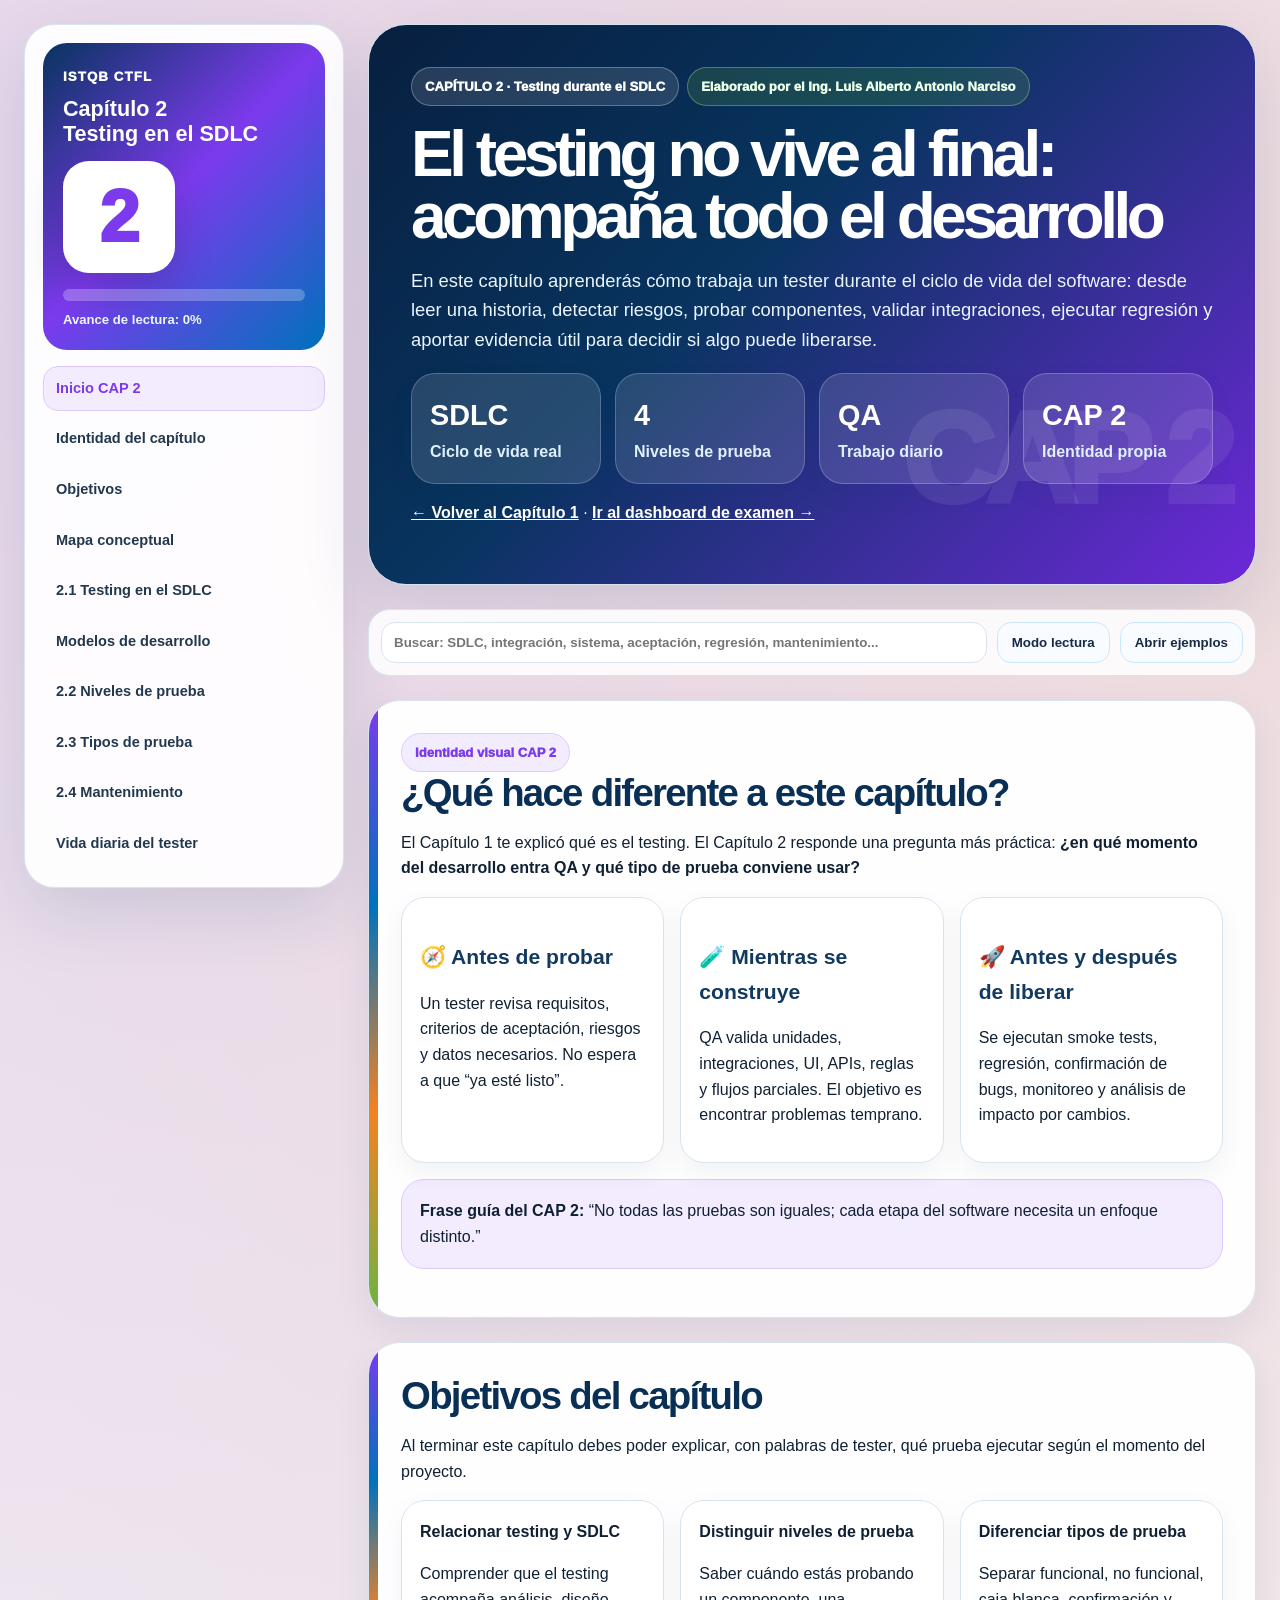
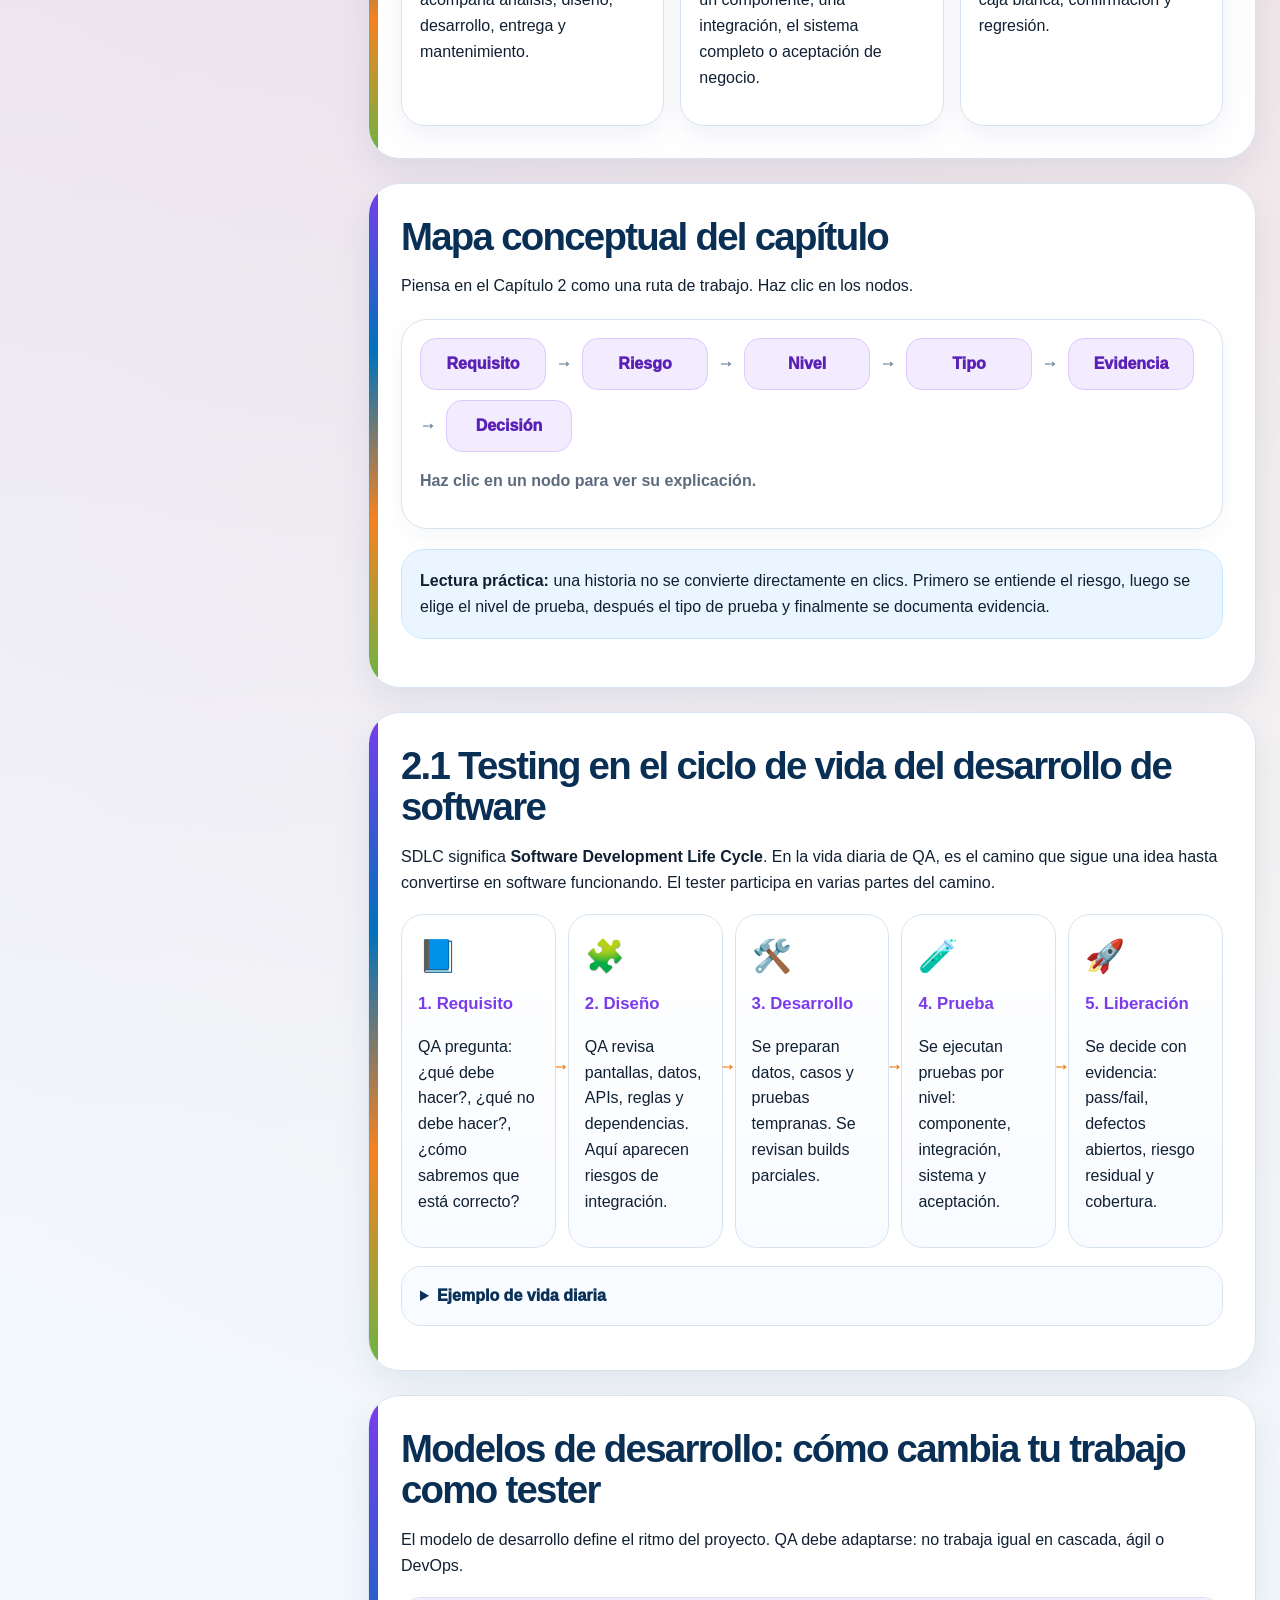
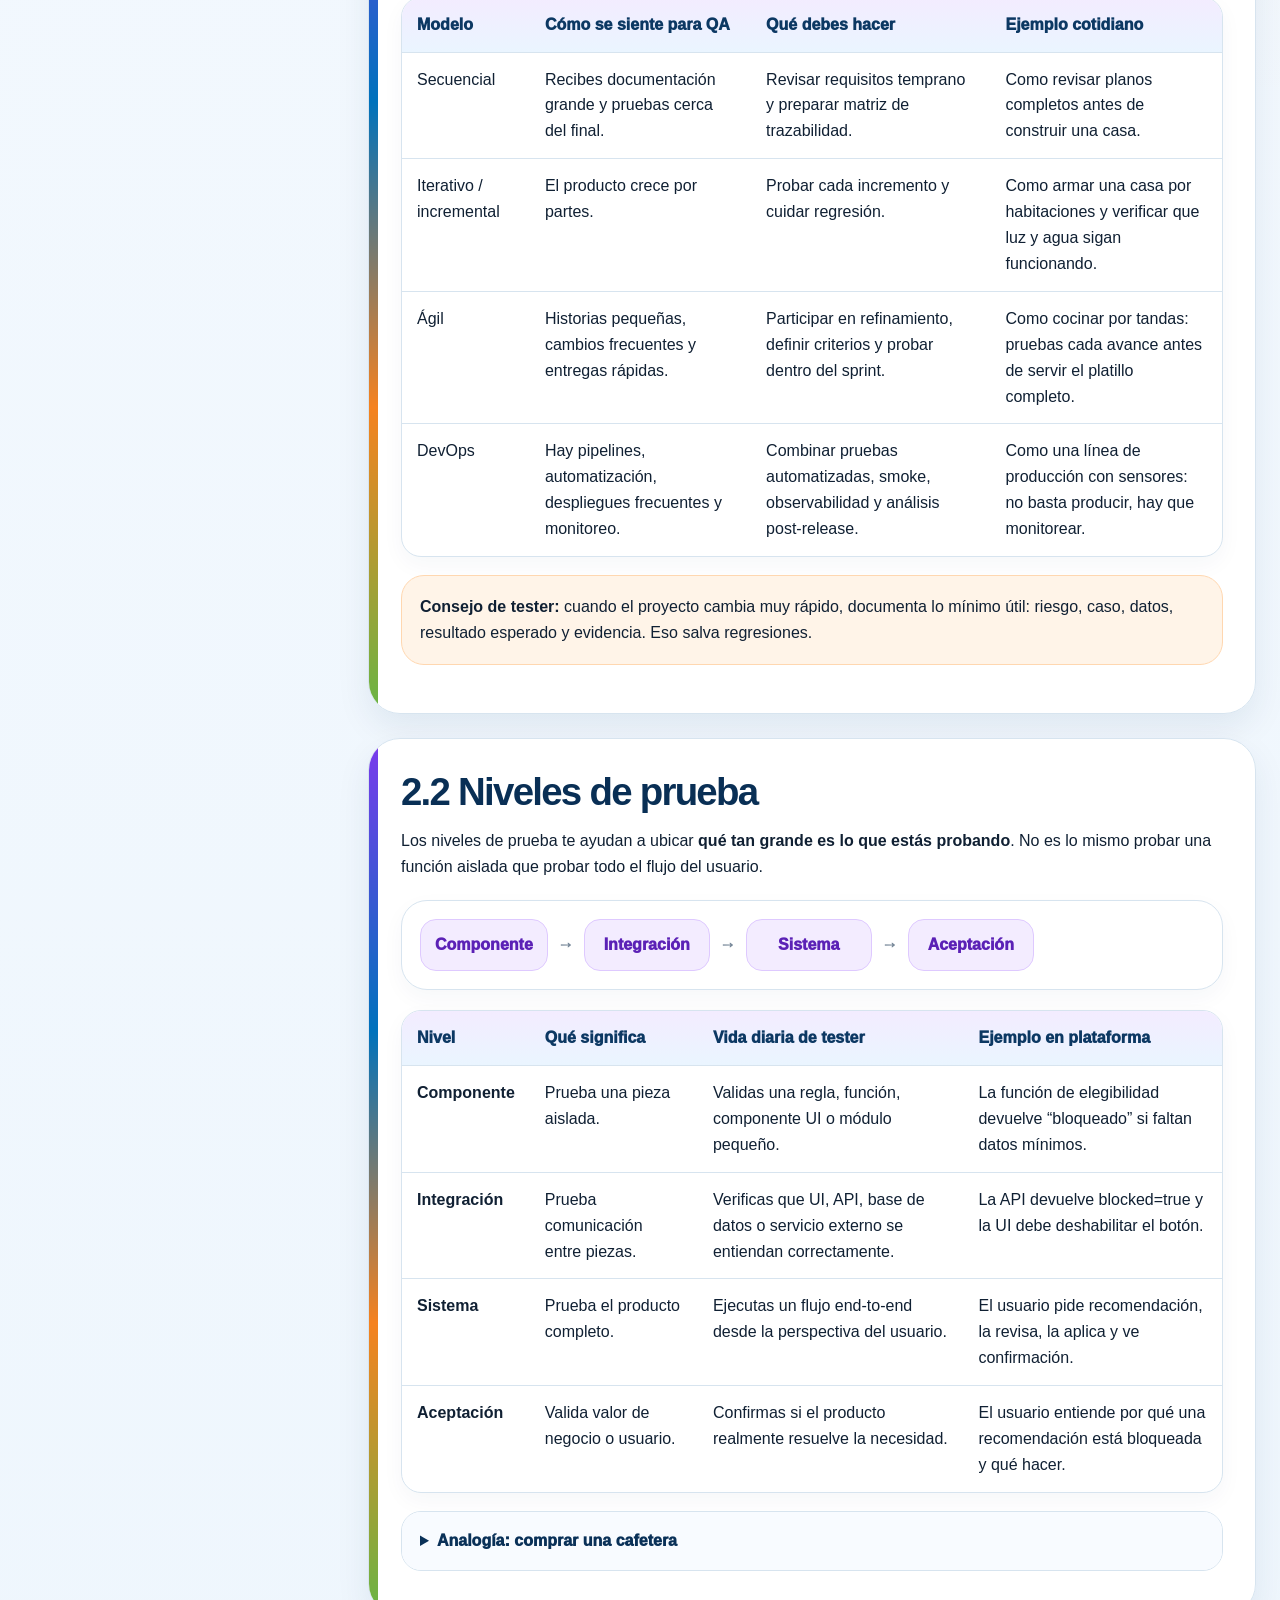
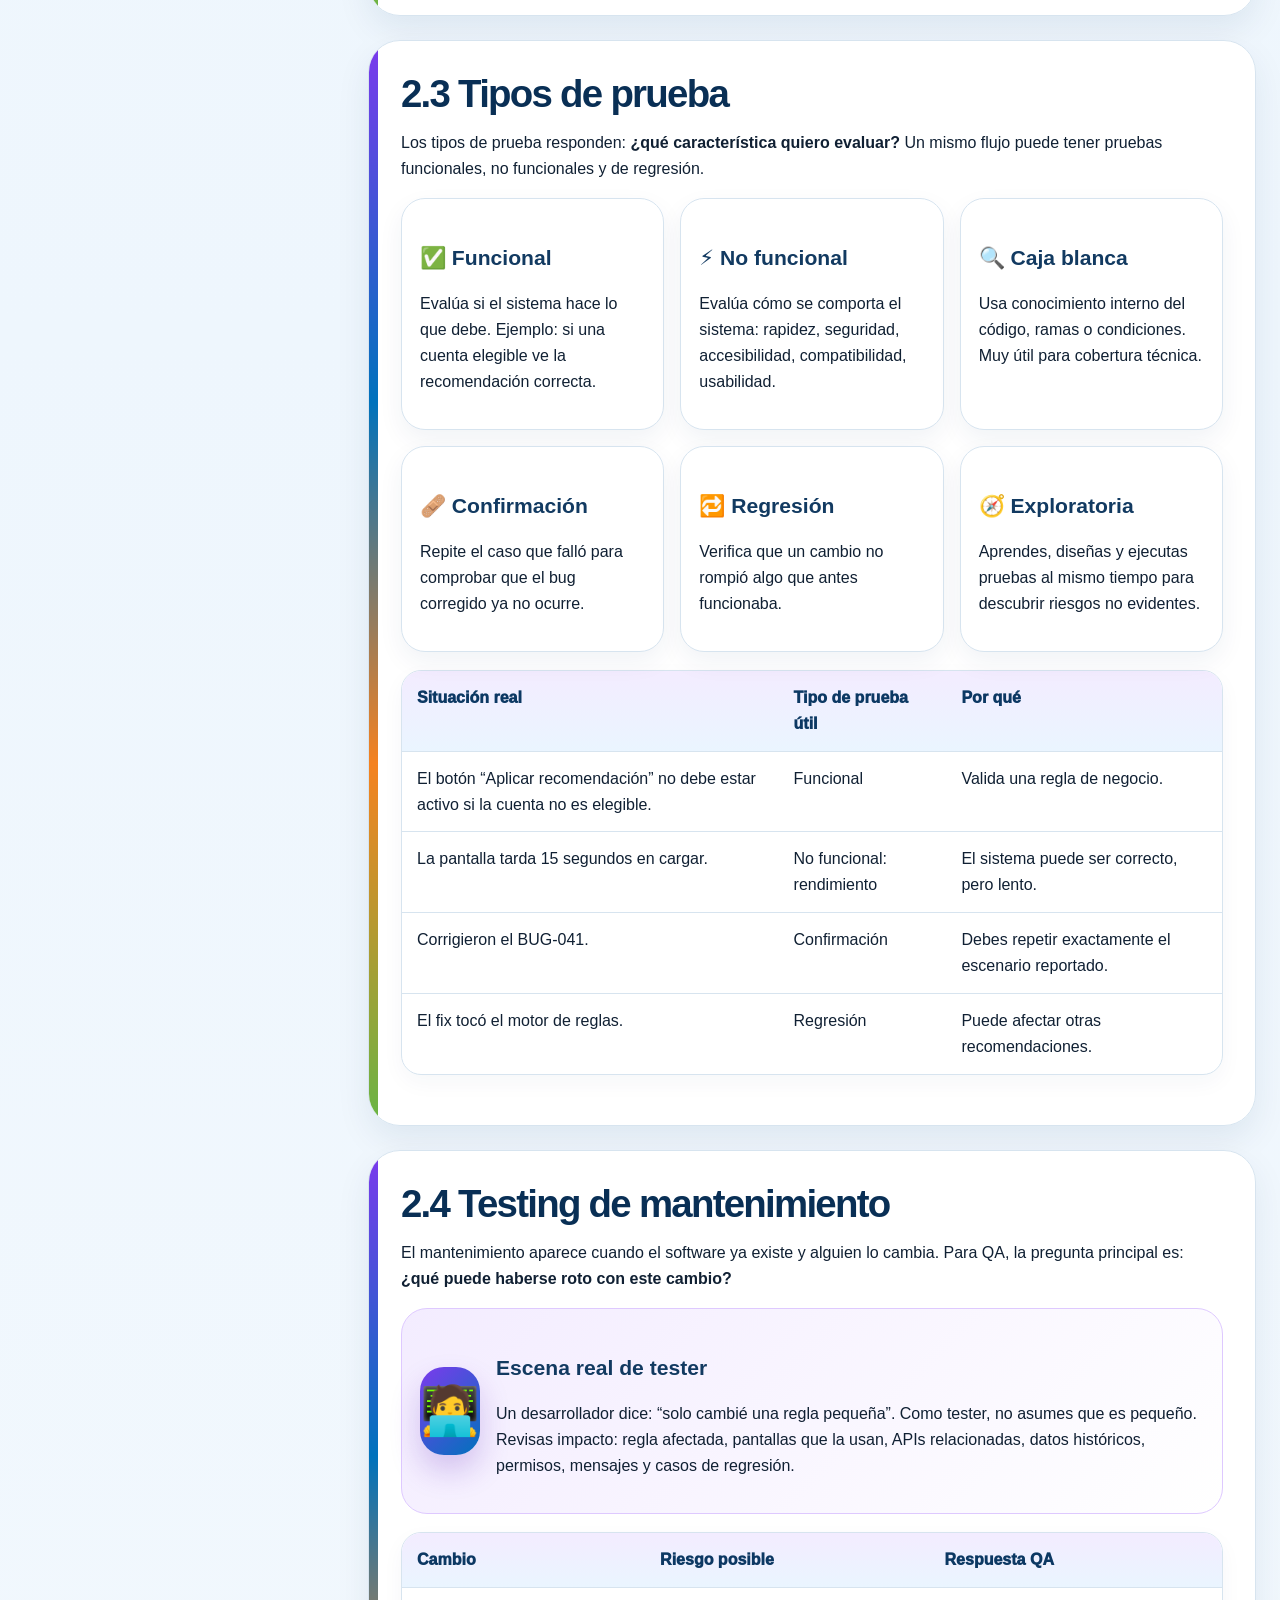
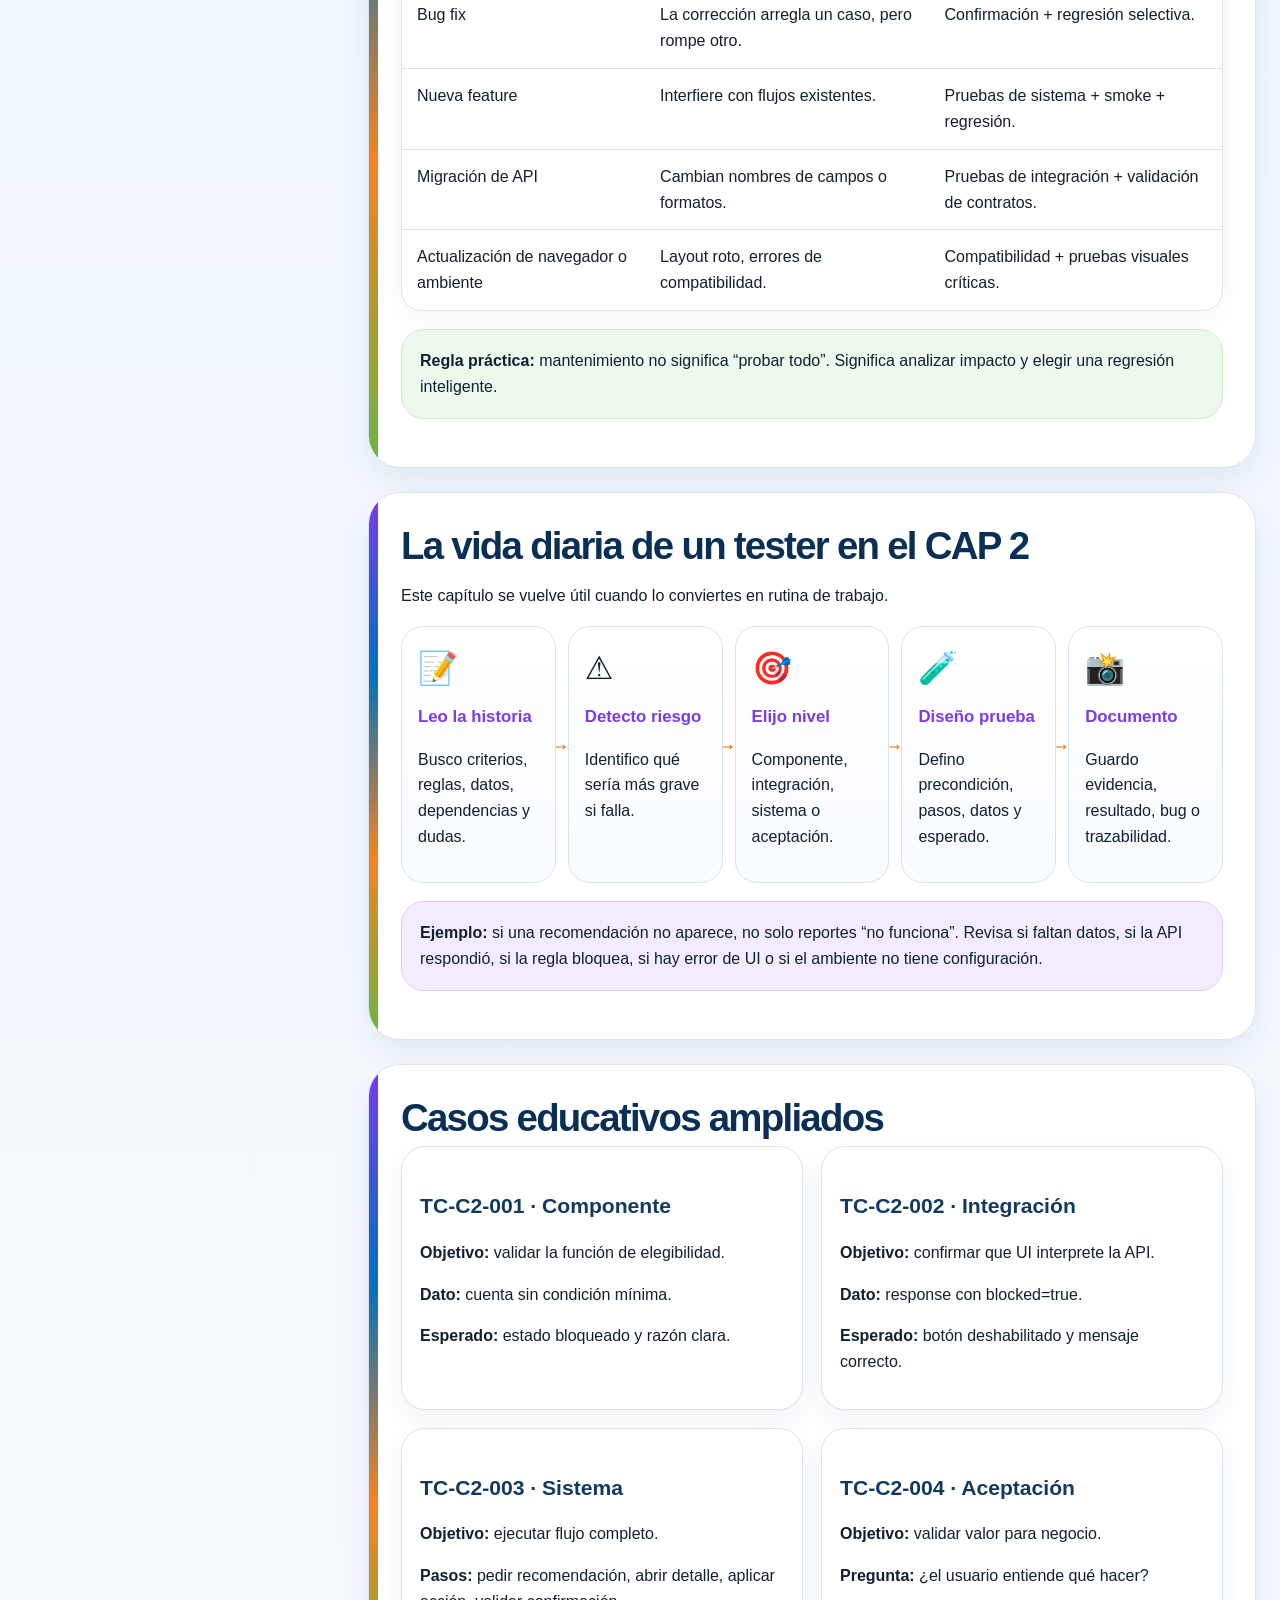
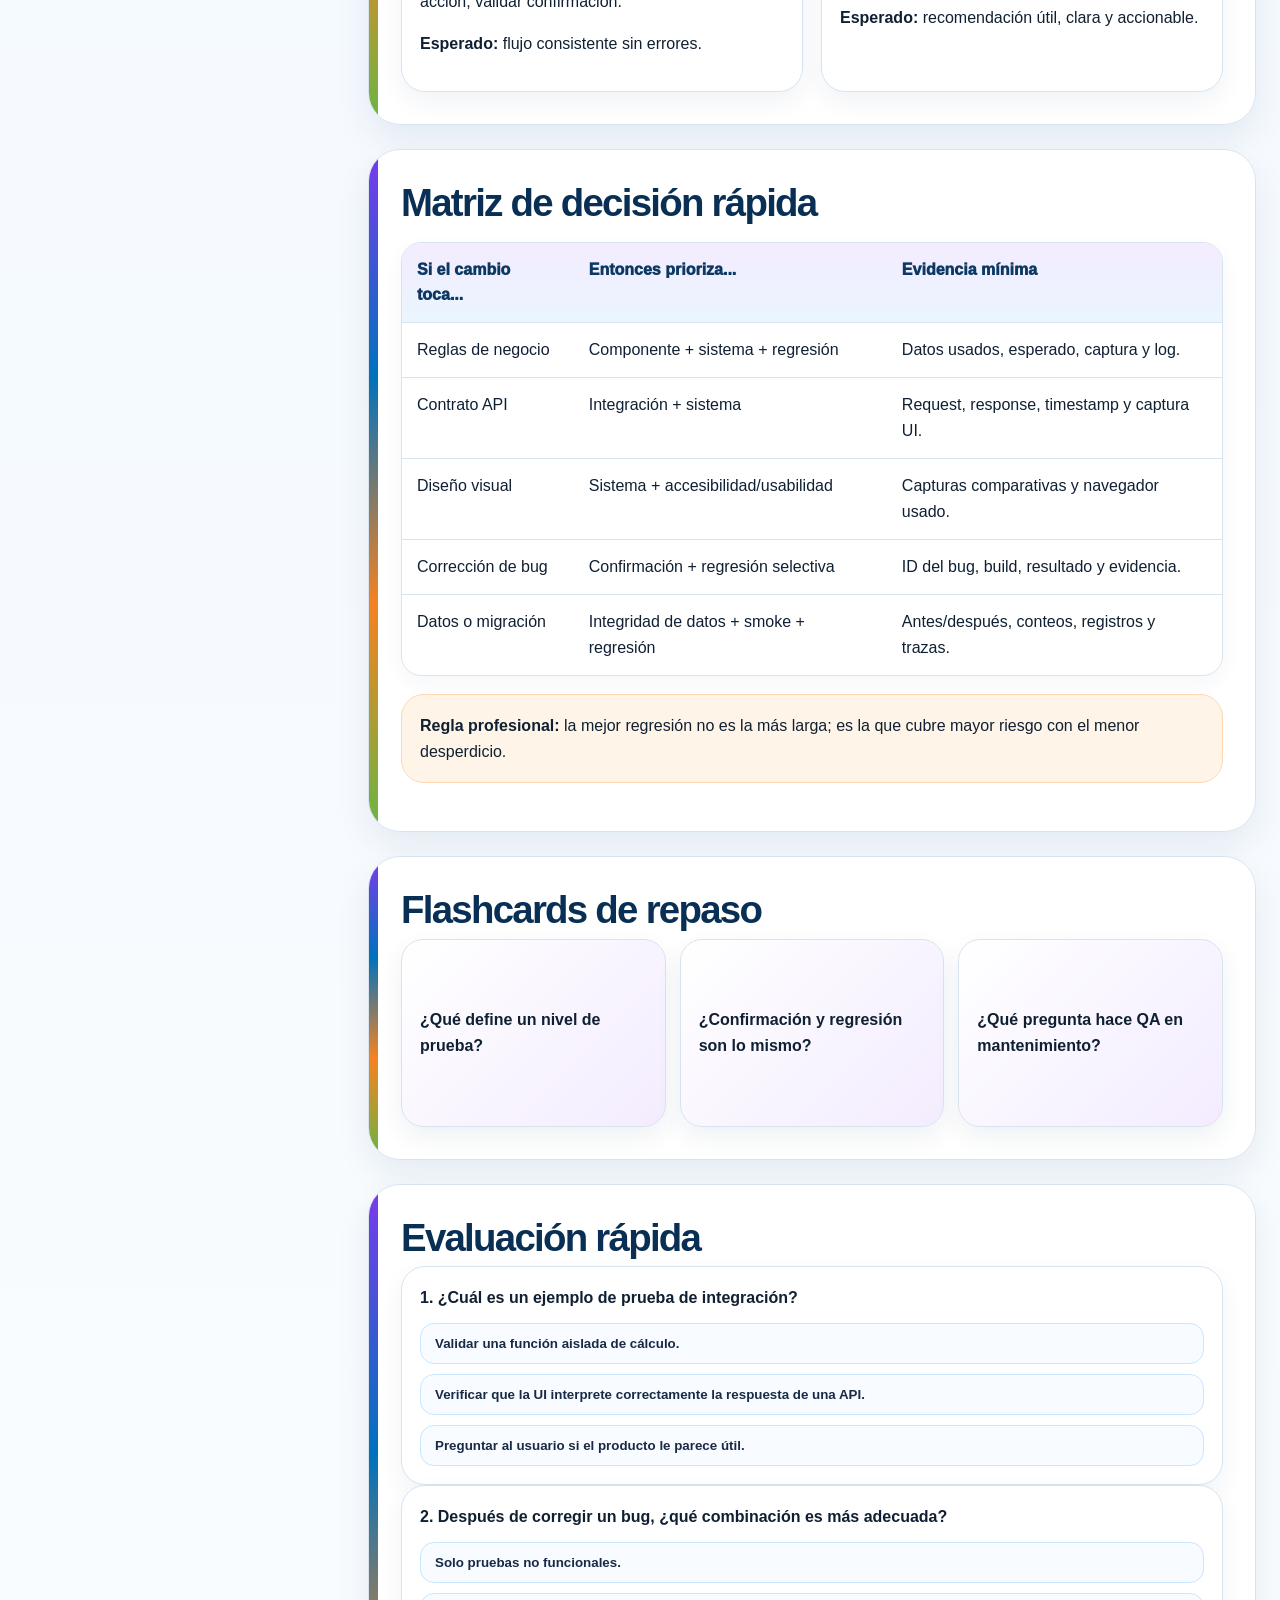
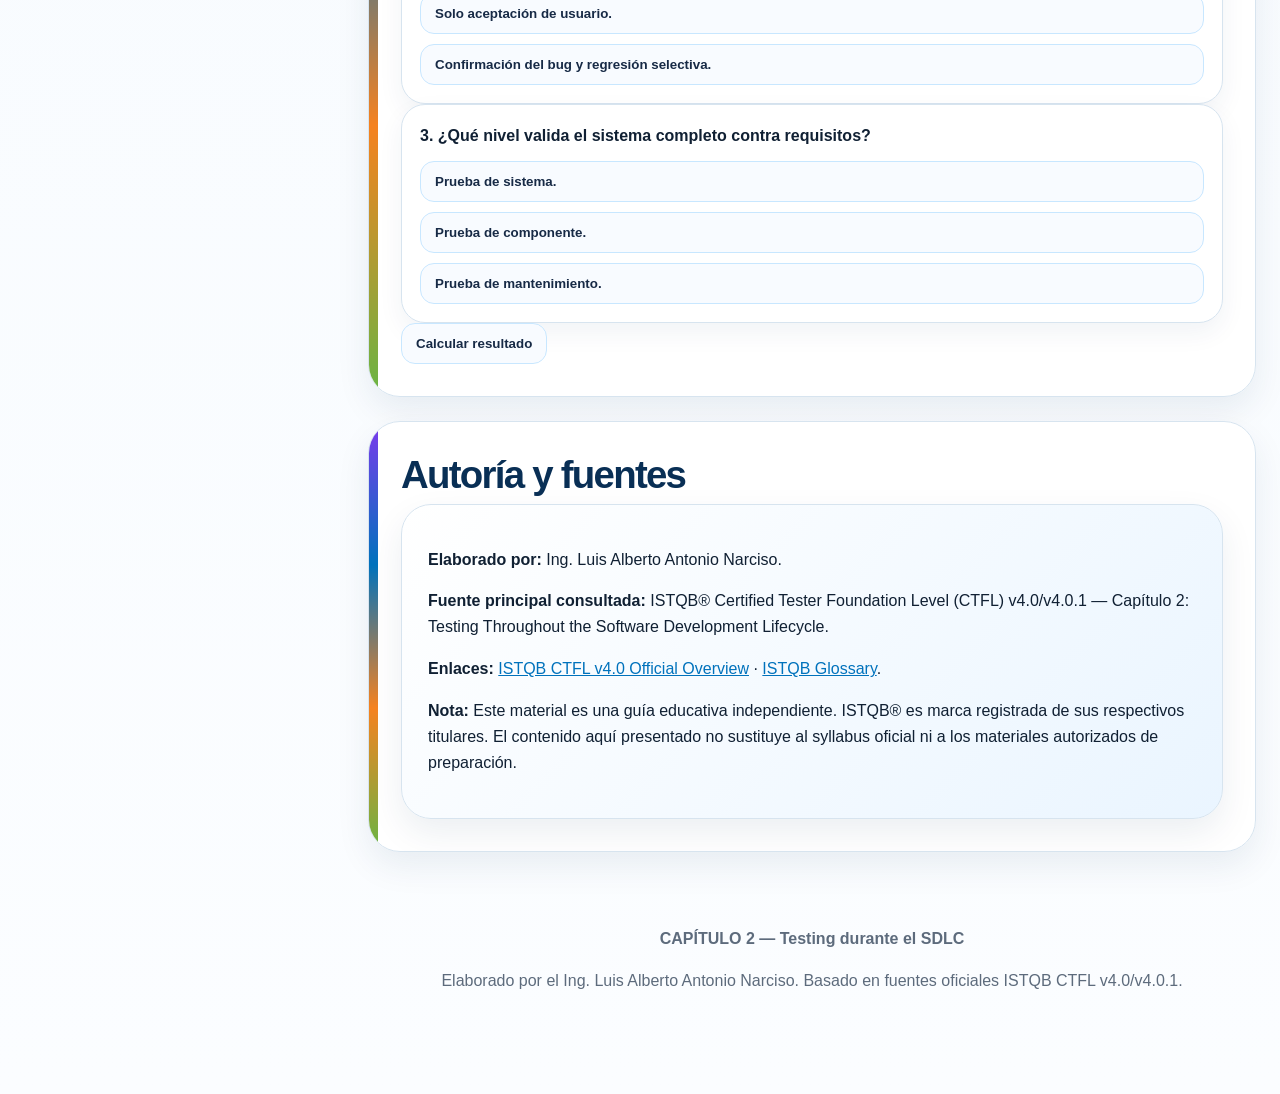
==== commit a819ebbb: "Expand Chapter 2 with practical tester explanations and visual identity" ====
--- a/capitulo-2.html
+++ b/capitulo-2.html
@@ -3,33 +3,36 @@
 <head>
 <meta charset="UTF-8" />
 <meta name="viewport" content="width=device-width, initial-scale=1.0" />
-<title>ISTQB CTFL — Capítulo 2 | Testing durante el ciclo de vida</title>
-<meta name="description" content="Guía educativa interactiva del Capítulo 2 ISTQB CTFL sobre testing durante el ciclo de vida del desarrollo de software." />
+<title>ISTQB CTFL — Capítulo 2 | Testing durante el SDLC</title>
+<meta name="description" content="Guía educativa ampliada del Capítulo 2 ISTQB CTFL sobre testing durante el ciclo de vida del desarrollo de software, con ejemplos prácticos para la vida diaria de un tester." />
 <style>
-:root{--navy:#08345f;--blue:#0072bc;--sky:#00a3e0;--orange:#f58220;--green:#68b545;--red:#d63649;--ink:#102033;--muted:#5d6b7c;--line:#d7e4ef;--sb:#eaf5ff;--so:#fff4e8;--sg:#eef9ed;--shadow:0 24px 70px rgba(8,52,95,.13)}*{box-sizing:border-box}html{scroll-behavior:smooth}body{margin:0;font-family:Inter,Roboto,Arial,system-ui,sans-serif;color:var(--ink);line-height:1.62;background:radial-gradient(circle at 6% 3%,rgba(0,114,188,.18),transparent 28%),radial-gradient(circle at 94% 5%,rgba(245,130,32,.14),transparent 28%),linear-gradient(180deg,#f8fbff,#eef6fd 52%,#fbfdff)}a{color:var(--blue)}.layout{display:grid;grid-template-columns:310px minmax(0,1fr);gap:24px;max-width:1500px;margin:auto;padding:24px}aside{position:sticky;top:18px;height:calc(100vh - 36px);overflow:auto;background:rgba(255,255,255,.9);backdrop-filter:blur(18px);border:1px solid var(--line);border-radius:30px;box-shadow:var(--shadow);padding:18px}.brand{padding:20px;border-radius:24px;color:white;background:linear-gradient(135deg,var(--navy),var(--blue) 58%,var(--sky));margin-bottom:16px}.brand small{font-weight:950;letter-spacing:.08em;text-transform:uppercase}.brand strong{display:block;font-size:1.35rem;line-height:1.15;margin-top:8px}.progress-wrap{height:12px;background:rgba(255,255,255,.25);border-radius:999px;margin:16px 0 8px;overflow:hidden}.progress-bar{height:100%;width:0;background:linear-gradient(90deg,#fff,var(--orange),#b8e986);border-radius:999px}.progress-label{font-size:.82rem;color:#eaf6ff;font-weight:850}nav a{display:flex;text-decoration:none;color:#22384f;border:1px solid transparent;margin:5px 0;padding:10px 12px;border-radius:15px;font-size:.92rem;font-weight:850}nav a:hover,nav a.active{background:var(--sb);border-color:#c8e7ff;color:var(--blue)}main{min-width:0}.hero{border:1px solid var(--line);border-radius:38px;padding:42px;box-shadow:var(--shadow);background:linear-gradient(135deg,#fff 0%,#eaf5ff 52%,#fff4e8 100%);margin-bottom:24px}.eyebrow{display:inline-flex;padding:8px 13px;border-radius:999px;background:#fff;border:1px solid #c8e7ff;color:var(--blue);font-weight:950;font-size:.82rem}.author{display:inline-flex;margin-left:8px;padding:8px 13px;border-radius:999px;background:var(--sg);border:1px solid #cdeec6;color:#267a16;font-weight:950;font-size:.82rem}h1{font-size:clamp(2.35rem,5vw,5.3rem);line-height:.96;letter-spacing:-.07em;margin:18px 0 16px;color:#062b50;max-width:1100px}h2{font-size:clamp(1.7rem,3vw,2.55rem);line-height:1.08;letter-spacing:-.045em;margin:0 0 8px;color:#092f55}h3{font-size:1.32rem;margin:24px 0 10px;color:#123a61}.lead{font-size:1.15rem;color:#334155;max-width:1040px}.hero-grid,.grid-4{display:grid;grid-template-columns:repeat(4,1fr);gap:14px}.grid-3{display:grid;grid-template-columns:repeat(3,1fr);gap:16px}.grid-2,.compare{display:grid;grid-template-columns:repeat(2,1fr);gap:18px}.metric,.mini-card,.side,.q{background:#fff;border:1px solid var(--line);border-radius:24px;padding:18px;box-shadow:0 10px 26px rgba(8,52,95,.06);transition:.2s}.metric b{font-size:1.8rem;color:var(--navy);display:block}.metric span,.muted{color:var(--muted);font-weight:800}.mini-card:hover,.side:hover{transform:translateY(-3px);box-shadow:0 18px 34px rgba(8,52,95,.1)}section.card{background:rgba(255,255,255,.94);border:1px solid var(--line);border-radius:32px;box-shadow:0 14px 34px rgba(8,52,95,.08);padding:32px;margin:24px 0;position:relative;overflow:hidden;opacity:0;transform:translateY(22px);transition:.55s}section.card.in-view{opacity:1;transform:none}section.card:before{content:"";position:absolute;left:0;top:0;width:8px;height:100%;background:linear-gradient(180deg,var(--blue),var(--orange),var(--green))}.callout{border:1px solid;border-radius:23px;padding:18px;margin:16px 0;background:#fff}.callout.blue{background:var(--sb);border-color:#c8e7ff}.callout.orange{background:var(--so);border-color:#ffd7b0}.callout.green{background:var(--sg);border-color:#cdeec6}.callout.gray{background:#f8fafc;border-color:#e2e8f0}table{width:100%;border-collapse:separate;border-spacing:0;margin:18px 0;border:1px solid var(--line);border-radius:20px;overflow:hidden;background:#fff;box-shadow:0 8px 22px rgba(8,52,95,.04)}th,td{text-align:left;vertical-align:top;padding:14px 15px;border-bottom:1px solid var(--line)}th{background:linear-gradient(180deg,#eaf5ff,#ddefff);color:#0c3863;font-weight:1000}tr:last-child td{border-bottom:0}.flow{display:flex;gap:10px;align-items:center;flex-wrap:wrap}.node{padding:12px 14px;border-radius:16px;font-weight:950;background:var(--sb);border:1px solid #c8e7ff;color:#0b4e86;min-width:124px;text-align:center;cursor:pointer}.node.selected{outline:3px solid var(--orange);transform:translateY(-2px)}.arrow{font-weight:1000;color:#789}.diagram{border:1px solid var(--line);border-radius:26px;background:#fff;padding:18px;margin:20px 0;overflow:auto;box-shadow:0 8px 22px rgba(8,52,95,.04)}details{background:#fff;border:1px solid var(--line);border-radius:20px;margin:12px 0;overflow:hidden}summary{cursor:pointer;padding:16px 18px;font-weight:1000;color:#0a3158;background:#f8fbff}.detail-body{padding:0 18px 18px}.flashcards{display:grid;grid-template-columns:repeat(3,1fr);gap:14px}.flip{perspective:1000px;min-height:178px;cursor:pointer}.flip-inner{position:relative;width:100%;min-height:178px;transition:transform .55s;transform-style:preserve-3d}.flip.flipped .flip-inner{transform:rotateY(180deg)}.flip-front,.flip-back{position:absolute;inset:0;backface-visibility:hidden;border-radius:22px;border:1px solid var(--line);padding:18px;display:flex;flex-direction:column;justify-content:center;background:#fff;box-shadow:0 10px 24px rgba(8,52,95,.07)}.flip-front{background:linear-gradient(135deg,#fff,#eaf5ff)}.flip-back{transform:rotateY(180deg);background:linear-gradient(135deg,#eef9ed,#fff)}button,.answer{border:1px solid #c8e7ff;background:#f8fbff;color:#172a46;border-radius:14px;padding:12px 14px;cursor:pointer;text-align:left;font-weight:850;transition:.15s}.answer.correct{background:#dcfce7;border-color:#86efac;color:#166534}.answer.wrong{background:#fee2e2;border-color:#fca5a5;color:#991b1b}.answers{display:grid;gap:10px;margin-top:12px}.scorebox{font-weight:950;padding:16px;border-radius:18px;background:var(--sg);border:1px solid #cdeec6;display:none;margin-top:14px}.study-tools{position:sticky;top:0;z-index:20;display:flex;gap:10px;flex-wrap:wrap;align-items:center;background:rgba(255,255,255,.86);backdrop-filter:blur(16px);border:1px solid var(--line);border-radius:22px;padding:12px;margin-bottom:18px}.study-tools input{flex:1;min-width:220px;border:1px solid var(--line);border-radius:14px;padding:12px;font-weight:750}.highlight{background:#fff3cd;outline:2px solid #ffd66b}.sources{background:linear-gradient(135deg,#fff,#eaf5ff);border:1px solid var(--line);border-radius:30px;padding:26px;box-shadow:0 14px 34px rgba(8,52,95,.08)}.footer{text-align:center;color:var(--muted);padding:34px 20px 60px}@media(max-width:1050px){.layout{grid-template-columns:1fr;padding:14px}aside{position:relative;top:auto;height:auto}.hero{padding:30px}.hero-grid,.grid-4,.grid-3,.grid-2,.compare,.flashcards{grid-template-columns:1fr}}
+:root{--navy:#08345f;--blue:#0072bc;--sky:#00a3e0;--orange:#f58220;--green:#68b545;--purple:#7c3aed;--red:#d63649;--ink:#102033;--muted:#5d6b7c;--line:#d7e4ef;--sb:#eaf5ff;--so:#fff4e8;--sg:#eef9ed;--sp:#f3ecff;--shadow:0 24px 70px rgba(8,52,95,.13)}*{box-sizing:border-box}html{scroll-behavior:smooth}body{margin:0;font-family:Inter,Roboto,Arial,system-ui,sans-serif;color:var(--ink);line-height:1.62;background:radial-gradient(circle at 4% 2%,rgba(124,58,237,.14),transparent 25%),radial-gradient(circle at 96% 4%,rgba(245,130,32,.16),transparent 28%),linear-gradient(180deg,#f8fbff,#eef6fd 48%,#fbfdff)}a{color:var(--blue)}.layout{display:grid;grid-template-columns:320px minmax(0,1fr);gap:24px;max-width:1560px;margin:auto;padding:24px}aside{position:sticky;top:18px;height:calc(100vh - 36px);overflow:auto;background:rgba(255,255,255,.92);backdrop-filter:blur(18px);border:1px solid var(--line);border-radius:30px;box-shadow:var(--shadow);padding:18px}.brand{padding:20px;border-radius:24px;color:white;background:linear-gradient(135deg,var(--navy),var(--purple) 48%,var(--blue));margin-bottom:16px}.brand small{font-weight:950;letter-spacing:.08em;text-transform:uppercase}.brand strong{display:block;font-size:1.35rem;line-height:1.15;margin-top:8px}.chapter-badge{display:grid;place-items:center;width:112px;height:112px;border-radius:26px;background:white;color:var(--purple);font-size:4.5rem;font-weight:1000;line-height:1;margin:14px 0;border:5px solid rgba(255,255,255,.35);box-shadow:0 18px 40px rgba(0,0,0,.16)}.progress-wrap{height:12px;background:rgba(255,255,255,.25);border-radius:999px;margin:16px 0 8px;overflow:hidden}.progress-bar{height:100%;width:0;background:linear-gradient(90deg,#fff,var(--orange),#b8e986);border-radius:999px}.progress-label{font-size:.82rem;color:#eaf6ff;font-weight:850}nav a{display:flex;text-decoration:none;color:#22384f;border:1px solid transparent;margin:5px 0;padding:10px 12px;border-radius:15px;font-size:.91rem;font-weight:850}nav a:hover,nav a.active{background:var(--sp);border-color:#dec9ff;color:var(--purple)}main{min-width:0}.hero{border:1px solid var(--line);border-radius:38px;padding:42px;box-shadow:var(--shadow);background:linear-gradient(135deg,#081f3f 0%,#08345f 42%,#6d28d9 100%);margin-bottom:24px;color:white;position:relative;overflow:hidden}.hero:after{content:"CAP 2";position:absolute;right:30px;bottom:20px;font-size:8rem;font-weight:1000;color:rgba(255,255,255,.08);letter-spacing:-.08em}.eyebrow{display:inline-flex;padding:8px 13px;border-radius:999px;background:rgba(255,255,255,.12);border:1px solid rgba(255,255,255,.28);color:#fff;font-weight:950;font-size:.82rem}.author{display:inline-flex;margin-left:8px;padding:8px 13px;border-radius:999px;background:rgba(104,181,69,.18);border:1px solid rgba(184,233,134,.35);color:#ecffe9;font-weight:950;font-size:.82rem}h1{font-size:clamp(2.35rem,5vw,5.2rem);line-height:.96;letter-spacing:-.07em;margin:18px 0 16px;max-width:1120px}h2{font-size:clamp(1.65rem,3vw,2.45rem);line-height:1.08;letter-spacing:-.045em;margin:0 0 8px;color:#092f55}h3{font-size:1.32rem;margin:24px 0 10px;color:#123a61}.lead{font-size:1.15rem;color:#eaf6ff;max-width:1040px}.hero-grid,.grid-4{display:grid;grid-template-columns:repeat(4,1fr);gap:14px}.grid-3{display:grid;grid-template-columns:repeat(3,1fr);gap:16px}.grid-2,.compare{display:grid;grid-template-columns:repeat(2,1fr);gap:18px}.metric,.mini-card,.side,.q,.identity-card{background:#fff;border:1px solid var(--line);border-radius:24px;padding:18px;box-shadow:0 10px 26px rgba(8,52,95,.06);transition:.2s}.hero .metric{background:rgba(255,255,255,.12);border-color:rgba(255,255,255,.22);color:white}.metric b{font-size:1.8rem;color:inherit;display:block}.metric span,.muted{color:var(--muted);font-weight:800}.hero .metric span{color:#dff0ff}.mini-card:hover,.side:hover{transform:translateY(-3px);box-shadow:0 18px 34px rgba(8,52,95,.1)}section.card{background:rgba(255,255,255,.96);border:1px solid var(--line);border-radius:32px;box-shadow:0 14px 34px rgba(8,52,95,.08);padding:32px;margin:24px 0;position:relative;overflow:hidden;opacity:0;transform:translateY(22px);transition:.55s}section.card.in-view{opacity:1;transform:none}section.card:before{content:"";position:absolute;left:0;top:0;width:9px;height:100%;background:linear-gradient(180deg,var(--purple),var(--blue),var(--orange),var(--green))}.tag{display:inline-flex;border-radius:999px;padding:8px 13px;border:1px solid #dec9ff;background:var(--sp);color:var(--purple);font-size:.82rem;font-weight:950}.callout{border:1px solid;border-radius:23px;padding:18px;margin:16px 0;background:#fff}.callout.blue{background:var(--sb);border-color:#c8e7ff}.callout.orange{background:var(--so);border-color:#ffd7b0}.callout.green{background:var(--sg);border-color:#cdeec6}.callout.purple{background:var(--sp);border-color:#dec9ff}.callout.gray{background:#f8fafc;border-color:#e2e8f0}table{width:100%;border-collapse:separate;border-spacing:0;margin:18px 0;border:1px solid var(--line);border-radius:20px;overflow:hidden;background:#fff;box-shadow:0 8px 22px rgba(8,52,95,.04)}th,td{text-align:left;vertical-align:top;padding:14px 15px;border-bottom:1px solid var(--line)}th{background:linear-gradient(180deg,#f3ecff,#eaf5ff);color:#0c3863;font-weight:1000}tr:last-child td{border-bottom:0}.flow{display:flex;gap:10px;align-items:center;flex-wrap:wrap}.node{padding:12px 14px;border-radius:16px;font-weight:950;background:var(--sp);border:1px solid #dec9ff;color:#5b21b6;min-width:126px;text-align:center;cursor:pointer}.node.selected{outline:3px solid var(--orange);transform:translateY(-2px)}.arrow{font-weight:1000;color:#789}.diagram{border:1px solid var(--line);border-radius:26px;background:#fff;padding:18px;margin:20px 0;overflow:auto;box-shadow:0 8px 22px rgba(8,52,95,.04)}.timeline{display:grid;grid-template-columns:repeat(5,1fr);gap:12px;margin:18px 0}.step{border:1px solid var(--line);border-radius:22px;background:linear-gradient(180deg,#fff,#f8fbff);padding:16px;position:relative}.step b{display:block;color:var(--purple);font-size:1.05rem}.step .icon{font-size:2rem;display:block;margin-bottom:8px}.step:after{content:"→";position:absolute;right:-14px;top:42%;font-weight:1000;color:var(--orange)}.step:last-child:after{display:none}.persona{display:flex;gap:16px;align-items:center;background:linear-gradient(135deg,var(--sp),#fff);border:1px solid #dec9ff;border-radius:26px;padding:18px;margin:16px 0}.avatar{width:88px;height:88px;border-radius:24px;background:linear-gradient(135deg,var(--purple),var(--blue));display:grid;place-items:center;color:white;font-size:3rem;box-shadow:0 16px 30px rgba(91,33,182,.22)}details{background:#fff;border:1px solid var(--line);border-radius:20px;margin:12px 0;overflow:hidden}summary{cursor:pointer;padding:16px 18px;font-weight:1000;color:#0a3158;background:#f8fbff}.detail-body{padding:0 18px 18px}.flashcards{display:grid;grid-template-columns:repeat(3,1fr);gap:14px}.flip{perspective:1000px;min-height:188px;cursor:pointer}.flip-inner{position:relative;width:100%;min-height:188px;transition:transform .55s;transform-style:preserve-3d}.flip.flipped .flip-inner{transform:rotateY(180deg)}.flip-front,.flip-back{position:absolute;inset:0;backface-visibility:hidden;border-radius:22px;border:1px solid var(--line);padding:18px;display:flex;flex-direction:column;justify-content:center;background:#fff;box-shadow:0 10px 24px rgba(8,52,95,.07)}.flip-front{background:linear-gradient(135deg,#fff,var(--sp))}.flip-back{transform:rotateY(180deg);background:linear-gradient(135deg,#eef9ed,#fff)}button,.answer{border:1px solid #c8e7ff;background:#f8fbff;color:#172a46;border-radius:14px;padding:12px 14px;cursor:pointer;text-align:left;font-weight:850;transition:.15s}.answer.correct{background:#dcfce7;border-color:#86efac;color:#166534}.answer.wrong{background:#fee2e2;border-color:#fca5a5;color:#991b1b}.answers{display:grid;gap:10px;margin-top:12px}.scorebox{font-weight:950;padding:16px;border-radius:18px;background:var(--sg);border:1px solid #cdeec6;display:none;margin-top:14px}.study-tools{position:sticky;top:0;z-index:20;display:flex;gap:10px;flex-wrap:wrap;align-items:center;background:rgba(255,255,255,.86);backdrop-filter:blur(16px);border:1px solid var(--line);border-radius:22px;padding:12px;margin-bottom:18px}.study-tools input{flex:1;min-width:220px;border:1px solid var(--line);border-radius:14px;padding:12px;font-weight:750}.highlight{background:#fff3cd;outline:2px solid #ffd66b}.sources{background:linear-gradient(135deg,#fff,#eaf5ff);border:1px solid var(--line);border-radius:30px;padding:26px;box-shadow:0 14px 34px rgba(8,52,95,.08)}.footer{text-align:center;color:var(--muted);padding:34px 20px 60px}@media(max-width:1050px){.layout{grid-template-columns:1fr;padding:14px}aside{position:relative;top:auto;height:auto}.hero{padding:30px}.hero-grid,.grid-4,.grid-3,.grid-2,.compare,.flashcards,.timeline{grid-template-columns:1fr}.step:after{display:none}.author{margin-left:0;margin-top:8px}.hero:after{font-size:4rem}}
 </style>
 </head>
 <body>
 <div class="layout">
-<aside><div class="brand"><small>ISTQB CTFL</small><strong>Capítulo 2<br>SDLC y Testing</strong><div class="progress-wrap"><div class="progress-bar" id="progressBar"></div></div><div class="progress-label" id="progressLabel">Avance de lectura: 0%</div></div><nav id="nav"><a href="#inicio">Inicio</a><a href="#objetivos">Objetivos</a><a href="#mapa">Mapa conceptual</a><a href="#sdlc">2.1 Testing en el SDLC</a><a href="#niveles">2.2 Niveles de prueba</a><a href="#tipos">2.3 Tipos de prueba</a><a href="#mantenimiento">2.4 Testing de mantenimiento</a><a href="#casos">Casos educativos</a><a href="#matriz">Matriz de decisión</a><a href="#flashcards">Flashcards</a><a href="#quiz">Evaluación</a><a href="#fuentes">Autoría y fuentes</a></nav></aside>
+<aside><div class="brand"><small>ISTQB CTFL</small><strong>Capítulo 2<br>Testing en el SDLC</strong><div class="chapter-badge">2</div><div class="progress-wrap"><div class="progress-bar" id="progressBar"></div></div><div class="progress-label" id="progressLabel">Avance de lectura: 0%</div></div><nav id="nav"><a href="#inicio">Inicio CAP 2</a><a href="#identidad">Identidad del capítulo</a><a href="#objetivos">Objetivos</a><a href="#mapa">Mapa conceptual</a><a href="#sdlc">2.1 Testing en el SDLC</a><a href="#modelos">Modelos de desarrollo</a><a href="#niveles">2.2 Niveles de prueba</a><a href="#tipos">2.3 Tipos de prueba</a><a href="#mantenimiento">2.4 Mantenimiento</a><a href="#dia">Vida diaria del tester</a><a href="#casos">Casos educativos</a><a href="#matriz">Matriz de decisión</a><a href="#flashcards">Flashcards</a><a href="#quiz">Evaluación</a><a href="#fuentes">Autoría y fuentes</a></nav></aside>
 <main>
-<header class="hero" id="inicio"><span class="eyebrow">Foundation Level · Capítulo 2 · Material educativo</span><span class="author">Elaborado por el Ing. Luis Alberto Antonio Narciso</span><h1>Testing durante el ciclo de vida del desarrollo de software</h1><p class="lead">Este capítulo explica cómo el testing cambia según el modelo de desarrollo, el nivel de prueba, el tipo de prueba y el mantenimiento del producto. El enfoque usa ejemplos genéricos de una plataforma digital con asistente inteligente, interfaz web, integraciones y flujos de recomendación.</p><div class="hero-grid"><div class="metric"><b>K1–K2</b><span>Recordar y comprender</span></div><div class="metric"><b>4</b><span>Bloques del temario</span></div><div class="metric"><b>10+</b><span>Ejemplos aplicados</span></div><div class="metric"><b>CTFL</b><span>Base oficial ISTQB</span></div></div><p><a href="index.html"><strong>← Volver al Capítulo 1</strong></a> · <a href="exam.html"><strong>Ir al dashboard de examen →</strong></a></p></header>
-<div class="study-tools"><input id="search" placeholder="Buscar: SDLC, componente, integración, sistema, aceptación, regresión..."><button id="focus">Modo lectura</button><button id="openAll">Abrir ejemplos</button></div>
-<section class="card" id="objetivos"><h2>Objetivos del capítulo</h2><p>La meta es entender dónde se ubica el testing dentro del desarrollo de software y cómo elegir el enfoque correcto según el contexto.</p><div class="grid-3"><div class="mini-card"><strong>Relacionar testing y SDLC</strong><p>Comprender cómo cambia el testing en modelos secuenciales, iterativos, incrementales, ágiles y DevOps.</p></div><div class="mini-card"><strong>Distinguir niveles de prueba</strong><p>Identificar pruebas de componente, integración, sistema y aceptación.</p></div><div class="mini-card"><strong>Diferenciar tipos de prueba</strong><p>Separar pruebas funcionales, no funcionales, caja blanca, relacionadas al cambio y regresión.</p></div></div><div class="callout blue"><strong>Idea clave:</strong> no se prueba igual un componente aislado que una integración, una funcionalidad completa o una validación de negocio con usuarios.</div></section>
-<section class="card" id="mapa"><h2>Mapa conceptual del capítulo</h2><p>El ciclo de vida define cuándo se prueba, los niveles definen qué se prueba y los tipos definen con qué objetivo se prueba.</p><div class="diagram"><div class="flow"><div class="node">SDLC</div><div class="arrow">→</div><div class="node">Modelo de desarrollo</div><div class="arrow">→</div><div class="node">Nivel de prueba</div><div class="arrow">→</div><div class="node">Tipo de prueba</div><div class="arrow">→</div><div class="node">Mantenimiento</div></div><p class="muted" id="nodeHelp">Haz clic en un nodo para ver su explicación.</p></div></section>
-<section class="card" id="sdlc"><h2>2.1 Testing en el ciclo de vida del desarrollo de software</h2><div class="callout blue"><strong>Definición práctica:</strong> el testing debe integrarse desde etapas tempranas del ciclo de vida, no únicamente al final. Revisar requisitos, analizar riesgos y diseñar pruebas temprano reduce retrabajo y defectos costosos.</div><table><thead><tr><th>Modelo</th><th>Cómo se prueba</th><th>Riesgo si se prueba tarde</th></tr></thead><tbody><tr><td>Secuencial</td><td>Las fases avanzan en orden: requisitos, diseño, construcción, pruebas y liberación.</td><td>Los defectos de requisitos aparecen cuando ya son costosos.</td></tr><tr><td>Iterativo / incremental</td><td>Se prueba por incrementos funcionales y se obtiene retroalimentación frecuente.</td><td>Puede acumular deuda de regresión si no hay cobertura estable.</td></tr><tr><td>Ágil</td><td>QA participa en refinamiento, criterios de aceptación, pruebas por historia y regresión continua.</td><td>Historias rápidas con criterios débiles generan ambigüedad.</td></tr><tr><td>DevOps</td><td>El testing se automatiza dentro del pipeline y se monitorea después de liberar.</td><td>Una entrega rápida sin observabilidad puede ocultar fallos productivos.</td></tr></tbody></table><details><summary>Ejemplo aplicado</summary><div class="detail-body"><p>Si la plataforma agrega una nueva tarjeta de recomendación, QA no espera hasta producción. Revisa la historia, define criterios de aceptación, prepara datos, prueba UI, valida integración y ejecuta regresión sobre recomendaciones existentes.</p></div></details></section>
-<section class="card" id="niveles"><h2>2.2 Niveles de prueba</h2><p>Un nivel de prueba agrupa objetivos, bases de prueba, objetos de prueba, defectos típicos y responsables.</p><div class="grid-4"><div class="mini-card"><strong>Componente</strong><p>Prueba unidades aisladas: función, clase, módulo o componente UI.</p></div><div class="mini-card"><strong>Integración</strong><p>Prueba interfaces entre componentes, servicios, APIs o sistemas externos.</p></div><div class="mini-card"><strong>Sistema</strong><p>Prueba el sistema completo contra requisitos funcionales y no funcionales.</p></div><div class="mini-card"><strong>Aceptación</strong><p>Valida si el producto satisface necesidades de negocio, usuario o contrato.</p></div></div><table><thead><tr><th>Nivel</th><th>Objeto de prueba</th><th>Defecto típico</th><th>Ejemplo QA</th></tr></thead><tbody><tr><td>Componente</td><td>Función que calcula elegibilidad.</td><td>Condición mal implementada.</td><td>Validar que una cuenta no elegible devuelva estado bloqueado.</td></tr><tr><td>Integración</td><td>UI + API de recomendaciones.</td><td>Mapeo incorrecto de campos.</td><td>La API devuelve blocked=true, pero la UI muestra botón activo.</td></tr><tr><td>Sistema</td><td>Flujo completo de recomendación.</td><td>Fallo en navegación o reglas completas.</td><td>Crear solicitud, recibir recomendación, revisar detalle y aplicar acción.</td></tr><tr><td>Aceptación</td><td>Proceso de negocio.</td><td>El flujo no resuelve la necesidad real.</td><td>El usuario entiende por qué una acción está bloqueada y qué hacer después.</td></tr></tbody></table></section>
-<section class="card" id="tipos"><h2>2.3 Tipos de prueba</h2><p>El tipo de prueba expresa el objetivo de la evaluación. Puede aplicarse en varios niveles.</p><div class="grid-3"><div class="mini-card"><strong>Funcional</strong><p>Verifica qué hace el sistema respecto a reglas, flujos y resultados esperados.</p></div><div class="mini-card"><strong>No funcional</strong><p>Evalúa atributos como rendimiento, usabilidad, seguridad, compatibilidad y accesibilidad.</p></div><div class="mini-card"><strong>Caja blanca</strong><p>Diseña pruebas con conocimiento de estructura interna, código, ramas o condiciones.</p></div><div class="mini-card"><strong>Relacionado al cambio</strong><p>Confirma que un defecto fue corregido o que un cambio no rompió algo existente.</p></div><div class="mini-card"><strong>Confirmación</strong><p>Reejecuta una prueba fallida para comprobar que el bug quedó corregido.</p></div><div class="mini-card"><strong>Regresión</strong><p>Busca efectos colaterales en funcionalidades que antes funcionaban.</p></div></div><h3>Diferencia crítica: confirmación vs regresión</h3><table><thead><tr><th>Concepto</th><th>Pregunta que responde</th><th>Ejemplo</th></tr></thead><tbody><tr><td>Prueba de confirmación</td><td>¿El defecto reportado ya fue corregido?</td><td>BUG-041: la recomendación bloqueada ya no permite aplicar acción.</td></tr><tr><td>Prueba de regresión</td><td>¿El cambio rompió algo que antes funcionaba?</td><td>Después del fix, las recomendaciones válidas siguen mostrándose y aplicándose.</td></tr></tbody></table></section>
-<section class="card" id="mantenimiento"><h2>2.4 Testing de mantenimiento</h2><p>El mantenimiento ocurre cuando un sistema ya existe y recibe cambios: correcciones, mejoras, migraciones, actualizaciones de ambiente, cambios regulatorios o retiro de funciones.</p><div class="compare"><div class="side"><strong>Disparadores de mantenimiento</strong><p>Bug fix, nueva feature, refactor, migración de API, cambio de base de datos, actualización de navegador, ajuste de seguridad o retiro de módulo.</p></div><div class="side"><strong>Impacto QA</strong><p>Analizar impacto, seleccionar regresión, validar integración, verificar datos, confirmar corrección y documentar evidencia.</p></div></div><table><thead><tr><th>Cambio</th><th>Riesgo</th><th>Prueba necesaria</th></tr></thead><tbody><tr><td>Se actualiza el servicio de recomendaciones.</td><td>La UI interpreta mal una respuesta nueva.</td><td>Integración + regresión de flujos críticos.</td></tr><tr><td>Se corrige un bug de elegibilidad.</td><td>La corrección afecta recomendaciones válidas.</td><td>Confirmación + regresión funcional.</td></tr><tr><td>Se migra la base de datos.</td><td>Datos incompletos o inconsistentes.</td><td>Pruebas de datos, sistema y smoke test.</td></tr></tbody></table></section>
-<section class="card" id="casos"><h2>Casos de prueba educativos</h2><div class="grid-2"><div class="mini-card"><strong>TC-C2-001 · Componente</strong><p>Validar que el cálculo de elegibilidad devuelva “bloqueado” cuando faltan condiciones mínimas.</p></div><div class="mini-card"><strong>TC-C2-002 · Integración</strong><p>Confirmar que la UI respete el campo blocked recibido desde la API.</p></div><div class="mini-card"><strong>TC-C2-003 · Sistema</strong><p>Ejecutar el flujo completo: solicitud al asistente, recomendación, detalle y acción.</p></div><div class="mini-card"><strong>TC-C2-004 · Aceptación</strong><p>Verificar que el usuario comprenda la recomendación, la razón y el siguiente paso.</p></div></div></section>
-<section class="card" id="matriz"><h2>Matriz de decisión rápida</h2><table><thead><tr><th>Si el cambio toca...</th><th>Prioriza...</th><th>Evidencia mínima</th></tr></thead><tbody><tr><td>Reglas de negocio</td><td>Componente + sistema + regresión</td><td>Datos usados, resultado esperado, captura y log.</td></tr><tr><td>Contrato API</td><td>Integración + sistema</td><td>Request, response, timestamp y captura UI.</td></tr><tr><td>Diseño visual</td><td>Sistema + no funcional de usabilidad/accesibilidad</td><td>Capturas comparativas y navegador usado.</td></tr><tr><td>Corrección de bug</td><td>Confirmación + regresión selectiva</td><td>ID del bug, build, resultado y evidencia.</td></tr></tbody></table><div class="callout orange"><strong>Regla profesional:</strong> no ejecutes toda la regresión por costumbre; selecciona pruebas según impacto, riesgo, historial de defectos y criticidad del flujo.</div></section>
-<section class="card" id="flashcards"><h2>Flashcards de repaso</h2><div class="flashcards"><div class="flip"><div class="flip-inner"><div class="flip-front"><strong>¿Qué define un nivel de prueba?</strong></div><div class="flip-back"><p>El objetivo, objeto de prueba, base de prueba, defectos típicos y responsables en una capa del sistema.</p></div></div></div><div class="flip"><div class="flip-inner"><div class="flip-front"><strong>¿Confirmación y regresión son lo mismo?</strong></div><div class="flip-back"><p>No. Confirmación verifica el bug corregido; regresión busca efectos colaterales.</p></div></div></div><div class="flip"><div class="flip-inner"><div class="flip-front"><strong>¿Por qué probar temprano?</strong></div><div class="flip-back"><p>Porque detectar ambigüedad en requisitos cuesta menos que corregir defectos al final.</p></div></div></div></div></section>
+<header class="hero" id="inicio"><span class="eyebrow">CAPÍTULO 2 · Testing durante el SDLC</span><span class="author">Elaborado por el Ing. Luis Alberto Antonio Narciso</span><h1>El testing no vive al final: acompaña todo el desarrollo</h1><p class="lead">En este capítulo aprenderás cómo trabaja un tester durante el ciclo de vida del software: desde leer una historia, detectar riesgos, probar componentes, validar integraciones, ejecutar regresión y aportar evidencia útil para decidir si algo puede liberarse.</p><div class="hero-grid"><div class="metric"><b>SDLC</b><span>Ciclo de vida real</span></div><div class="metric"><b>4</b><span>Niveles de prueba</span></div><div class="metric"><b>QA</b><span>Trabajo diario</span></div><div class="metric"><b>CAP 2</b><span>Identidad propia</span></div></div><p><a href="index.html" style="color:#fff"><strong>← Volver al Capítulo 1</strong></a> · <a href="exam.html" style="color:#fff"><strong>Ir al dashboard de examen →</strong></a></p></header>
+<div class="study-tools"><input id="search" placeholder="Buscar: SDLC, integración, sistema, aceptación, regresión, mantenimiento..."><button id="focus">Modo lectura</button><button id="openAll">Abrir ejemplos</button></div>
+<section class="card" id="identidad"><span class="tag">Identidad visual CAP 2</span><h2>¿Qué hace diferente a este capítulo?</h2><p>El Capítulo 1 te explicó qué es el testing. El Capítulo 2 responde una pregunta más práctica: <strong>¿en qué momento del desarrollo entra QA y qué tipo de prueba conviene usar?</strong></p><div class="grid-3"><div class="identity-card"><h3>🧭 Antes de probar</h3><p>Un tester revisa requisitos, criterios de aceptación, riesgos y datos necesarios. No espera a que “ya esté listo”.</p></div><div class="identity-card"><h3>🧪 Mientras se construye</h3><p>QA valida unidades, integraciones, UI, APIs, reglas y flujos parciales. El objetivo es encontrar problemas temprano.</p></div><div class="identity-card"><h3>🚀 Antes y después de liberar</h3><p>Se ejecutan smoke tests, regresión, confirmación de bugs, monitoreo y análisis de impacto por cambios.</p></div></div><div class="callout purple"><strong>Frase guía del CAP 2:</strong> “No todas las pruebas son iguales; cada etapa del software necesita un enfoque distinto.”</div></section>
+<section class="card" id="objetivos"><h2>Objetivos del capítulo</h2><p>Al terminar este capítulo debes poder explicar, con palabras de tester, qué prueba ejecutar según el momento del proyecto.</p><div class="grid-3"><div class="mini-card"><strong>Relacionar testing y SDLC</strong><p>Comprender que el testing acompaña análisis, diseño, desarrollo, entrega y mantenimiento.</p></div><div class="mini-card"><strong>Distinguir niveles de prueba</strong><p>Saber cuándo estás probando un componente, una integración, el sistema completo o aceptación de negocio.</p></div><div class="mini-card"><strong>Diferenciar tipos de prueba</strong><p>Separar funcional, no funcional, caja blanca, confirmación y regresión.</p></div></div></section>
+<section class="card" id="mapa"><h2>Mapa conceptual del capítulo</h2><p>Piensa en el Capítulo 2 como una ruta de trabajo. Haz clic en los nodos.</p><div class="diagram"><div class="flow"><div class="node">Requisito</div><div class="arrow">→</div><div class="node">Riesgo</div><div class="arrow">→</div><div class="node">Nivel</div><div class="arrow">→</div><div class="node">Tipo</div><div class="arrow">→</div><div class="node">Evidencia</div><div class="arrow">→</div><div class="node">Decisión</div></div><p class="muted" id="nodeHelp">Haz clic en un nodo para ver su explicación.</p></div><div class="callout blue"><strong>Lectura práctica:</strong> una historia no se convierte directamente en clics. Primero se entiende el riesgo, luego se elige el nivel de prueba, después el tipo de prueba y finalmente se documenta evidencia.</div></section>
+<section class="card" id="sdlc"><h2>2.1 Testing en el ciclo de vida del desarrollo de software</h2><p>SDLC significa <strong>Software Development Life Cycle</strong>. En la vida diaria de QA, es el camino que sigue una idea hasta convertirse en software funcionando. El tester participa en varias partes del camino.</p><div class="timeline"><div class="step"><span class="icon">📘</span><b>1. Requisito</b><p>QA pregunta: ¿qué debe hacer?, ¿qué no debe hacer?, ¿cómo sabremos que está correcto?</p></div><div class="step"><span class="icon">🧩</span><b>2. Diseño</b><p>QA revisa pantallas, datos, APIs, reglas y dependencias. Aquí aparecen riesgos de integración.</p></div><div class="step"><span class="icon">🛠️</span><b>3. Desarrollo</b><p>Se preparan datos, casos y pruebas tempranas. Se revisan builds parciales.</p></div><div class="step"><span class="icon">🧪</span><b>4. Prueba</b><p>Se ejecutan pruebas por nivel: componente, integración, sistema y aceptación.</p></div><div class="step"><span class="icon">🚀</span><b>5. Liberación</b><p>Se decide con evidencia: pass/fail, defectos abiertos, riesgo residual y cobertura.</p></div></div><details><summary>Ejemplo de vida diaria</summary><div class="detail-body"><p>Te asignan una historia: “El asistente debe mostrar una recomendación cuando una cuenta cumple ciertas condiciones”. Antes de probar, preguntas: ¿cuáles condiciones?, ¿qué datos necesito?, ¿qué mensaje debe ver el usuario?, ¿qué pasa si la cuenta no es elegible?, ¿hay API?, ¿hay diseño?, ¿hay criterios de aceptación? Ese análisis también es testing.</p></div></details></section>
+<section class="card" id="modelos"><h2>Modelos de desarrollo: cómo cambia tu trabajo como tester</h2><p>El modelo de desarrollo define el ritmo del proyecto. QA debe adaptarse: no trabaja igual en cascada, ágil o DevOps.</p><table><thead><tr><th>Modelo</th><th>Cómo se siente para QA</th><th>Qué debes hacer</th><th>Ejemplo cotidiano</th></tr></thead><tbody><tr><td>Secuencial</td><td>Recibes documentación grande y pruebas cerca del final.</td><td>Revisar requisitos temprano y preparar matriz de trazabilidad.</td><td>Como revisar planos completos antes de construir una casa.</td></tr><tr><td>Iterativo / incremental</td><td>El producto crece por partes.</td><td>Probar cada incremento y cuidar regresión.</td><td>Como armar una casa por habitaciones y verificar que luz y agua sigan funcionando.</td></tr><tr><td>Ágil</td><td>Historias pequeñas, cambios frecuentes y entregas rápidas.</td><td>Participar en refinamiento, definir criterios y probar dentro del sprint.</td><td>Como cocinar por tandas: pruebas cada avance antes de servir el platillo completo.</td></tr><tr><td>DevOps</td><td>Hay pipelines, automatización, despliegues frecuentes y monitoreo.</td><td>Combinar pruebas automatizadas, smoke, observabilidad y análisis post-release.</td><td>Como una línea de producción con sensores: no basta producir, hay que monitorear.</td></tr></tbody></table><div class="callout orange"><strong>Consejo de tester:</strong> cuando el proyecto cambia muy rápido, documenta lo mínimo útil: riesgo, caso, datos, resultado esperado y evidencia. Eso salva regresiones.</div></section>
+<section class="card" id="niveles"><h2>2.2 Niveles de prueba</h2><p>Los niveles de prueba te ayudan a ubicar <strong>qué tan grande es lo que estás probando</strong>. No es lo mismo probar una función aislada que probar todo el flujo del usuario.</p><div class="diagram"><div class="flow"><div class="node">Componente</div><div class="arrow">→</div><div class="node">Integración</div><div class="arrow">→</div><div class="node">Sistema</div><div class="arrow">→</div><div class="node">Aceptación</div></div></div><table><thead><tr><th>Nivel</th><th>Qué significa</th><th>Vida diaria de tester</th><th>Ejemplo en plataforma</th></tr></thead><tbody><tr><td><strong>Componente</strong></td><td>Prueba una pieza aislada.</td><td>Validas una regla, función, componente UI o módulo pequeño.</td><td>La función de elegibilidad devuelve “bloqueado” si faltan datos mínimos.</td></tr><tr><td><strong>Integración</strong></td><td>Prueba comunicación entre piezas.</td><td>Verificas que UI, API, base de datos o servicio externo se entiendan correctamente.</td><td>La API devuelve blocked=true y la UI debe deshabilitar el botón.</td></tr><tr><td><strong>Sistema</strong></td><td>Prueba el producto completo.</td><td>Ejecutas un flujo end-to-end desde la perspectiva del usuario.</td><td>El usuario pide recomendación, la revisa, la aplica y ve confirmación.</td></tr><tr><td><strong>Aceptación</strong></td><td>Valida valor de negocio o usuario.</td><td>Confirmas si el producto realmente resuelve la necesidad.</td><td>El usuario entiende por qué una recomendación está bloqueada y qué hacer.</td></tr></tbody></table><details><summary>Analogía: comprar una cafetera</summary><div class="detail-body"><p><strong>Componente:</strong> probar que el botón enciende. <strong>Integración:</strong> que el botón active resistencia y bomba de agua. <strong>Sistema:</strong> preparar café completo. <strong>Aceptación:</strong> confirmar si el café sale como el usuario espera.</p></div></details></section>
+<section class="card" id="tipos"><h2>2.3 Tipos de prueba</h2><p>Los tipos de prueba responden: <strong>¿qué característica quiero evaluar?</strong> Un mismo flujo puede tener pruebas funcionales, no funcionales y de regresión.</p><div class="grid-3"><div class="mini-card"><h3>✅ Funcional</h3><p>Evalúa si el sistema hace lo que debe. Ejemplo: si una cuenta elegible ve la recomendación correcta.</p></div><div class="mini-card"><h3>⚡ No funcional</h3><p>Evalúa cómo se comporta el sistema: rapidez, seguridad, accesibilidad, compatibilidad, usabilidad.</p></div><div class="mini-card"><h3>🔍 Caja blanca</h3><p>Usa conocimiento interno del código, ramas o condiciones. Muy útil para cobertura técnica.</p></div><div class="mini-card"><h3>🩹 Confirmación</h3><p>Repite el caso que falló para comprobar que el bug corregido ya no ocurre.</p></div><div class="mini-card"><h3>🔁 Regresión</h3><p>Verifica que un cambio no rompió algo que antes funcionaba.</p></div><div class="mini-card"><h3>🧭 Exploratoria</h3><p>Aprendes, diseñas y ejecutas pruebas al mismo tiempo para descubrir riesgos no evidentes.</p></div></div><table><thead><tr><th>Situación real</th><th>Tipo de prueba útil</th><th>Por qué</th></tr></thead><tbody><tr><td>El botón “Aplicar recomendación” no debe estar activo si la cuenta no es elegible.</td><td>Funcional</td><td>Valida una regla de negocio.</td></tr><tr><td>La pantalla tarda 15 segundos en cargar.</td><td>No funcional: rendimiento</td><td>El sistema puede ser correcto, pero lento.</td></tr><tr><td>Corrigieron el BUG-041.</td><td>Confirmación</td><td>Debes repetir exactamente el escenario reportado.</td></tr><tr><td>El fix tocó el motor de reglas.</td><td>Regresión</td><td>Puede afectar otras recomendaciones.</td></tr></tbody></table></section>
+<section class="card" id="mantenimiento"><h2>2.4 Testing de mantenimiento</h2><p>El mantenimiento aparece cuando el software ya existe y alguien lo cambia. Para QA, la pregunta principal es: <strong>¿qué puede haberse roto con este cambio?</strong></p><div class="persona"><div class="avatar">🧑‍💻</div><div><h3>Escena real de tester</h3><p>Un desarrollador dice: “solo cambié una regla pequeña”. Como tester, no asumes que es pequeño. Revisas impacto: regla afectada, pantallas que la usan, APIs relacionadas, datos históricos, permisos, mensajes y casos de regresión.</p></div></div><table><thead><tr><th>Cambio</th><th>Riesgo posible</th><th>Respuesta QA</th></tr></thead><tbody><tr><td>Bug fix</td><td>La corrección arregla un caso, pero rompe otro.</td><td>Confirmación + regresión selectiva.</td></tr><tr><td>Nueva feature</td><td>Interfiere con flujos existentes.</td><td>Pruebas de sistema + smoke + regresión.</td></tr><tr><td>Migración de API</td><td>Cambian nombres de campos o formatos.</td><td>Pruebas de integración + validación de contratos.</td></tr><tr><td>Actualización de navegador o ambiente</td><td>Layout roto, errores de compatibilidad.</td><td>Compatibilidad + pruebas visuales críticas.</td></tr></tbody></table><div class="callout green"><strong>Regla práctica:</strong> mantenimiento no significa “probar todo”. Significa analizar impacto y elegir una regresión inteligente.</div></section>
+<section class="card" id="dia"><h2>La vida diaria de un tester en el CAP 2</h2><p>Este capítulo se vuelve útil cuando lo conviertes en rutina de trabajo.</p><div class="timeline"><div class="step"><span class="icon">📝</span><b>Leo la historia</b><p>Busco criterios, reglas, datos, dependencias y dudas.</p></div><div class="step"><span class="icon">⚠️</span><b>Detecto riesgo</b><p>Identifico qué sería más grave si falla.</p></div><div class="step"><span class="icon">🎯</span><b>Elijo nivel</b><p>Componente, integración, sistema o aceptación.</p></div><div class="step"><span class="icon">🧪</span><b>Diseño prueba</b><p>Defino precondición, pasos, datos y esperado.</p></div><div class="step"><span class="icon">📸</span><b>Documento</b><p>Guardo evidencia, resultado, bug o trazabilidad.</p></div></div><div class="callout purple"><strong>Ejemplo:</strong> si una recomendación no aparece, no solo reportes “no funciona”. Revisa si faltan datos, si la API respondió, si la regla bloquea, si hay error de UI o si el ambiente no tiene configuración.</div></section>
+<section class="card" id="casos"><h2>Casos educativos ampliados</h2><div class="grid-2"><div class="mini-card"><h3>TC-C2-001 · Componente</h3><p><strong>Objetivo:</strong> validar la función de elegibilidad.</p><p><strong>Dato:</strong> cuenta sin condición mínima.</p><p><strong>Esperado:</strong> estado bloqueado y razón clara.</p></div><div class="mini-card"><h3>TC-C2-002 · Integración</h3><p><strong>Objetivo:</strong> confirmar que UI interprete la API.</p><p><strong>Dato:</strong> response con blocked=true.</p><p><strong>Esperado:</strong> botón deshabilitado y mensaje correcto.</p></div><div class="mini-card"><h3>TC-C2-003 · Sistema</h3><p><strong>Objetivo:</strong> ejecutar flujo completo.</p><p><strong>Pasos:</strong> pedir recomendación, abrir detalle, aplicar acción, validar confirmación.</p><p><strong>Esperado:</strong> flujo consistente sin errores.</p></div><div class="mini-card"><h3>TC-C2-004 · Aceptación</h3><p><strong>Objetivo:</strong> validar valor para negocio.</p><p><strong>Pregunta:</strong> ¿el usuario entiende qué hacer?</p><p><strong>Esperado:</strong> recomendación útil, clara y accionable.</p></div></div></section>
+<section class="card" id="matriz"><h2>Matriz de decisión rápida</h2><table><thead><tr><th>Si el cambio toca...</th><th>Entonces prioriza...</th><th>Evidencia mínima</th></tr></thead><tbody><tr><td>Reglas de negocio</td><td>Componente + sistema + regresión</td><td>Datos usados, esperado, captura y log.</td></tr><tr><td>Contrato API</td><td>Integración + sistema</td><td>Request, response, timestamp y captura UI.</td></tr><tr><td>Diseño visual</td><td>Sistema + accesibilidad/usabilidad</td><td>Capturas comparativas y navegador usado.</td></tr><tr><td>Corrección de bug</td><td>Confirmación + regresión selectiva</td><td>ID del bug, build, resultado y evidencia.</td></tr><tr><td>Datos o migración</td><td>Integridad de datos + smoke + regresión</td><td>Antes/después, conteos, registros y trazas.</td></tr></tbody></table><div class="callout orange"><strong>Regla profesional:</strong> la mejor regresión no es la más larga; es la que cubre mayor riesgo con el menor desperdicio.</div></section>
+<section class="card" id="flashcards"><h2>Flashcards de repaso</h2><div class="flashcards"><div class="flip"><div class="flip-inner"><div class="flip-front"><strong>¿Qué define un nivel de prueba?</strong></div><div class="flip-back"><p>El tamaño o capa de lo que estás probando: componente, integración, sistema o aceptación.</p></div></div></div><div class="flip"><div class="flip-inner"><div class="flip-front"><strong>¿Confirmación y regresión son lo mismo?</strong></div><div class="flip-back"><p>No. Confirmación verifica el bug corregido; regresión busca efectos colaterales.</p></div></div></div><div class="flip"><div class="flip-inner"><div class="flip-front"><strong>¿Qué pregunta hace QA en mantenimiento?</strong></div><div class="flip-back"><p>¿Qué pudo romperse con este cambio y qué pruebas dan más confianza?</p></div></div></div></div></section>
 <section class="card" id="quiz"><h2>Evaluación rápida</h2><div class="q" data-correct="b"><strong>1. ¿Cuál es un ejemplo de prueba de integración?</strong><div class="answers"><button class="answer" data-option="a">Validar una función aislada de cálculo.</button><button class="answer" data-option="b">Verificar que la UI interprete correctamente la respuesta de una API.</button><button class="answer" data-option="c">Preguntar al usuario si el producto le parece útil.</button></div></div><div class="q" data-correct="c"><strong>2. Después de corregir un bug, ¿qué combinación es más adecuada?</strong><div class="answers"><button class="answer" data-option="a">Solo pruebas no funcionales.</button><button class="answer" data-option="b">Solo aceptación de usuario.</button><button class="answer" data-option="c">Confirmación del bug y regresión selectiva.</button></div></div><div class="q" data-correct="a"><strong>3. ¿Qué nivel valida el sistema completo contra requisitos?</strong><div class="answers"><button class="answer" data-option="a">Prueba de sistema.</button><button class="answer" data-option="b">Prueba de componente.</button><button class="answer" data-option="c">Prueba de mantenimiento.</button></div></div><button id="scoreBtn">Calcular resultado</button><div class="scorebox" id="scoreBox"></div></section>
-<section class="card" id="fuentes"><h2>Autoría y fuentes</h2><div class="sources"><p><strong>Elaborado por:</strong> Ing. Luis Alberto Antonio Narciso.</p><p><strong>Fuente principal consultada:</strong> ISTQB® Certified Tester Foundation Level (CTFL) v4.0 — página oficial de certificación y materiales descargables.</p><p><strong>Material base citado:</strong> ISTQB® CTFL Syllabus v4.0.1, estructura oficial del temario y glosario ISTQB®.</p><p><strong>Enlaces:</strong> <a href="https://istqb.org/certifications/certified-tester-foundation-level-ctfl-v4-0/" target="_blank" rel="noopener">ISTQB CTFL v4.0 Official Overview</a> · <a href="https://glossary.istqb.org/" target="_blank" rel="noopener">ISTQB Glossary</a>.</p><p><strong>Nota:</strong> Este material es una guía educativa independiente. ISTQB® es marca registrada de sus respectivos titulares. El contenido aquí presentado no sustituye al syllabus oficial ni a los materiales autorizados de preparación.</p></div></section>
-<footer class="footer"><p><strong>Testing durante el SDLC — Guía educativa pública</strong></p><p>Elaborado por el Ing. Luis Alberto Antonio Narciso. Basado en fuentes oficiales ISTQB CTFL v4.0/v4.0.1.</p></footer>
+<section class="card" id="fuentes"><h2>Autoría y fuentes</h2><div class="sources"><p><strong>Elaborado por:</strong> Ing. Luis Alberto Antonio Narciso.</p><p><strong>Fuente principal consultada:</strong> ISTQB® Certified Tester Foundation Level (CTFL) v4.0/v4.0.1 — Capítulo 2: Testing Throughout the Software Development Lifecycle.</p><p><strong>Enlaces:</strong> <a href="https://istqb.org/certifications/certified-tester-foundation-level-ctfl-v4-0/" target="_blank" rel="noopener">ISTQB CTFL v4.0 Official Overview</a> · <a href="https://glossary.istqb.org/" target="_blank" rel="noopener">ISTQB Glossary</a>.</p><p><strong>Nota:</strong> Este material es una guía educativa independiente. ISTQB® es marca registrada de sus respectivos titulares. El contenido aquí presentado no sustituye al syllabus oficial ni a los materiales autorizados de preparación.</p></div></section>
+<footer class="footer"><p><strong>CAPÍTULO 2 — Testing durante el SDLC</strong></p><p>Elaborado por el Ing. Luis Alberto Antonio Narciso. Basado en fuentes oficiales ISTQB CTFL v4.0/v4.0.1.</p></footer>
 </main></div>
 <script>
-const $=s=>document.querySelector(s),$$=s=>[...document.querySelectorAll(s)],bar=$('#progressBar'),label=$('#progressLabel'),links=$$('nav a'),sections=links.map(a=>$(a.getAttribute('href'))).filter(Boolean);function progress(){let h=document.documentElement.scrollHeight-innerHeight,p=h?Math.round(scrollY/h*100):0;bar.style.width=p+'%';label.textContent='Avance de lectura: '+p+'%';let c='';sections.forEach(s=>{if(scrollY>=s.offsetTop-160)c='#'+s.id});links.forEach(a=>a.classList.toggle('active',a.getAttribute('href')===c))}addEventListener('scroll',progress,{passive:true});progress();const io=new IntersectionObserver(es=>es.forEach(e=>{if(e.isIntersecting)e.target.classList.add('in-view')}),{threshold:.16});$$('section.card').forEach(s=>io.observe(s));$('#focus').onclick=()=>document.body.classList.toggle('focus-mode');$('#openAll').onclick=()=>{let open=$('#openAll').dataset.open!=='1';$$('details').forEach(d=>d.open=open);$('#openAll').dataset.open=open?'1':'0';$('#openAll').textContent=open?'Cerrar ejemplos':'Abrir ejemplos'};$('#search').oninput=e=>{let q=e.target.value.trim().toLowerCase();$$('.highlight').forEach(x=>x.classList.remove('highlight'));if(q.length<2)return;let first=null;$$('p,td,.mini-card,.side,.callout').forEach(el=>{if(el.textContent.toLowerCase().includes(q)){el.classList.add('highlight');first=first||el}});if(first)first.scrollIntoView({behavior:'smooth',block:'center'})};const help={"SDLC":"Ciclo de vida donde se planea, construye, prueba, libera y mantiene software.","Modelo de desarrollo":"Define cómo avanza el trabajo: secuencial, iterativo, ágil o DevOps.","Nivel de prueba":"Capa donde se prueba: componente, integración, sistema o aceptación.","Tipo de prueba":"Objetivo de la prueba: funcional, no funcional, caja blanca, confirmación o regresión.","Mantenimiento":"Cambios posteriores a la liberación que requieren análisis de impacto y regresión."};$$('.node').forEach(n=>n.onclick=()=>{let t=n.textContent.trim();$$('.node').forEach(x=>x.classList.remove('selected'));n.classList.add('selected');$('#nodeHelp').textContent=help[t]||t});$$('.flip').forEach(c=>c.onclick=()=>c.classList.toggle('flipped'));$$('.q').forEach(q=>q.querySelectorAll('.answer').forEach(btn=>btn.onclick=()=>{q.querySelectorAll('.answer').forEach(b=>b.classList.remove('correct','wrong'));let ok=btn.dataset.option===q.dataset.correct;btn.classList.add(ok?'correct':'wrong');if(!ok)q.querySelector('[data-option="'+q.dataset.correct+'"]').classList.add('correct');q.dataset.answered=ok?'1':'0'}));$('#scoreBtn').onclick=()=>{let qs=$$('.q'),s=qs.filter(q=>q.dataset.answered==='1').length,b=$('#scoreBox');b.style.display='block';b.textContent='Resultado: '+s+' de '+qs.length+' correctas.'};
+const $=s=>document.querySelector(s),$$=s=>[...document.querySelectorAll(s)],bar=$('#progressBar'),label=$('#progressLabel'),links=$$('nav a'),sections=links.map(a=>$(a.getAttribute('href'))).filter(Boolean);function progress(){let h=document.documentElement.scrollHeight-innerHeight,p=h?Math.round(scrollY/h*100):0;bar.style.width=p+'%';label.textContent='Avance de lectura: '+p+'%';let c='';sections.forEach(s=>{if(scrollY>=s.offsetTop-160)c='#'+s.id});links.forEach(a=>a.classList.toggle('active',a.getAttribute('href')===c))}addEventListener('scroll',progress,{passive:true});progress();const io=new IntersectionObserver(es=>es.forEach(e=>{if(e.isIntersecting)e.target.classList.add('in-view')}),{threshold:.16});$$('section.card').forEach(s=>io.observe(s));$('#focus').onclick=()=>document.body.classList.toggle('focus-mode');$('#openAll').onclick=()=>{let open=$('#openAll').dataset.open!=='1';$$('details').forEach(d=>d.open=open);$('#openAll').dataset.open=open?'1':'0';$('#openAll').textContent=open?'Cerrar ejemplos':'Abrir ejemplos'};$('#search').oninput=e=>{let q=e.target.value.trim().toLowerCase();$$('.highlight').forEach(x=>x.classList.remove('highlight'));if(q.length<2)return;let first=null;$$('p,td,.mini-card,.side,.callout,.identity-card,.step').forEach(el=>{if(el.textContent.toLowerCase().includes(q)){el.classList.add('highlight');first=first||el}});if(first)first.scrollIntoView({behavior:'smooth',block:'center'})};const help={"Requisito":"Lo que el sistema debe cumplir. QA busca ambigüedades, reglas faltantes y criterios de aceptación.","Riesgo":"Lo que podría fallar y causar impacto. QA prioriza lo más crítico.","Nivel":"Define el tamaño de lo probado: componente, integración, sistema o aceptación.","Tipo":"Define el objetivo: funcional, no funcional, confirmación, regresión, caja blanca o exploratoria.","Evidencia":"Pruebas de lo ocurrido: capturas, videos, logs, datos, build, navegador y timestamps.","Decisión":"Con la evidencia se decide si liberar, bloquear, aceptar riesgo o pedir corrección."};$$('.node').forEach(n=>n.onclick=()=>{let t=n.textContent.trim();$$('.node').forEach(x=>x.classList.remove('selected'));n.classList.add('selected');$('#nodeHelp').textContent=help[t]||t});$$('.flip').forEach(c=>c.onclick=()=>c.classList.toggle('flipped'));$$('.q').forEach(q=>q.querySelectorAll('.answer').forEach(btn=>btn.onclick=()=>{q.querySelectorAll('.answer').forEach(b=>b.classList.remove('correct','wrong'));let ok=btn.dataset.option===q.dataset.correct;btn.classList.add(ok?'correct':'wrong');if(!ok)q.querySelector('[data-option="'+q.dataset.correct+'"]').classList.add('correct');q.dataset.answered=ok?'1':'0'}));$('#scoreBtn').onclick=()=>{let qs=$$('.q'),s=qs.filter(q=>q.dataset.answered==='1').length,b=$('#scoreBox');b.style.display='block';b.textContent='Resultado: '+s+' de '+qs.length+' correctas.'};
 </script>
 </body>
 </html>
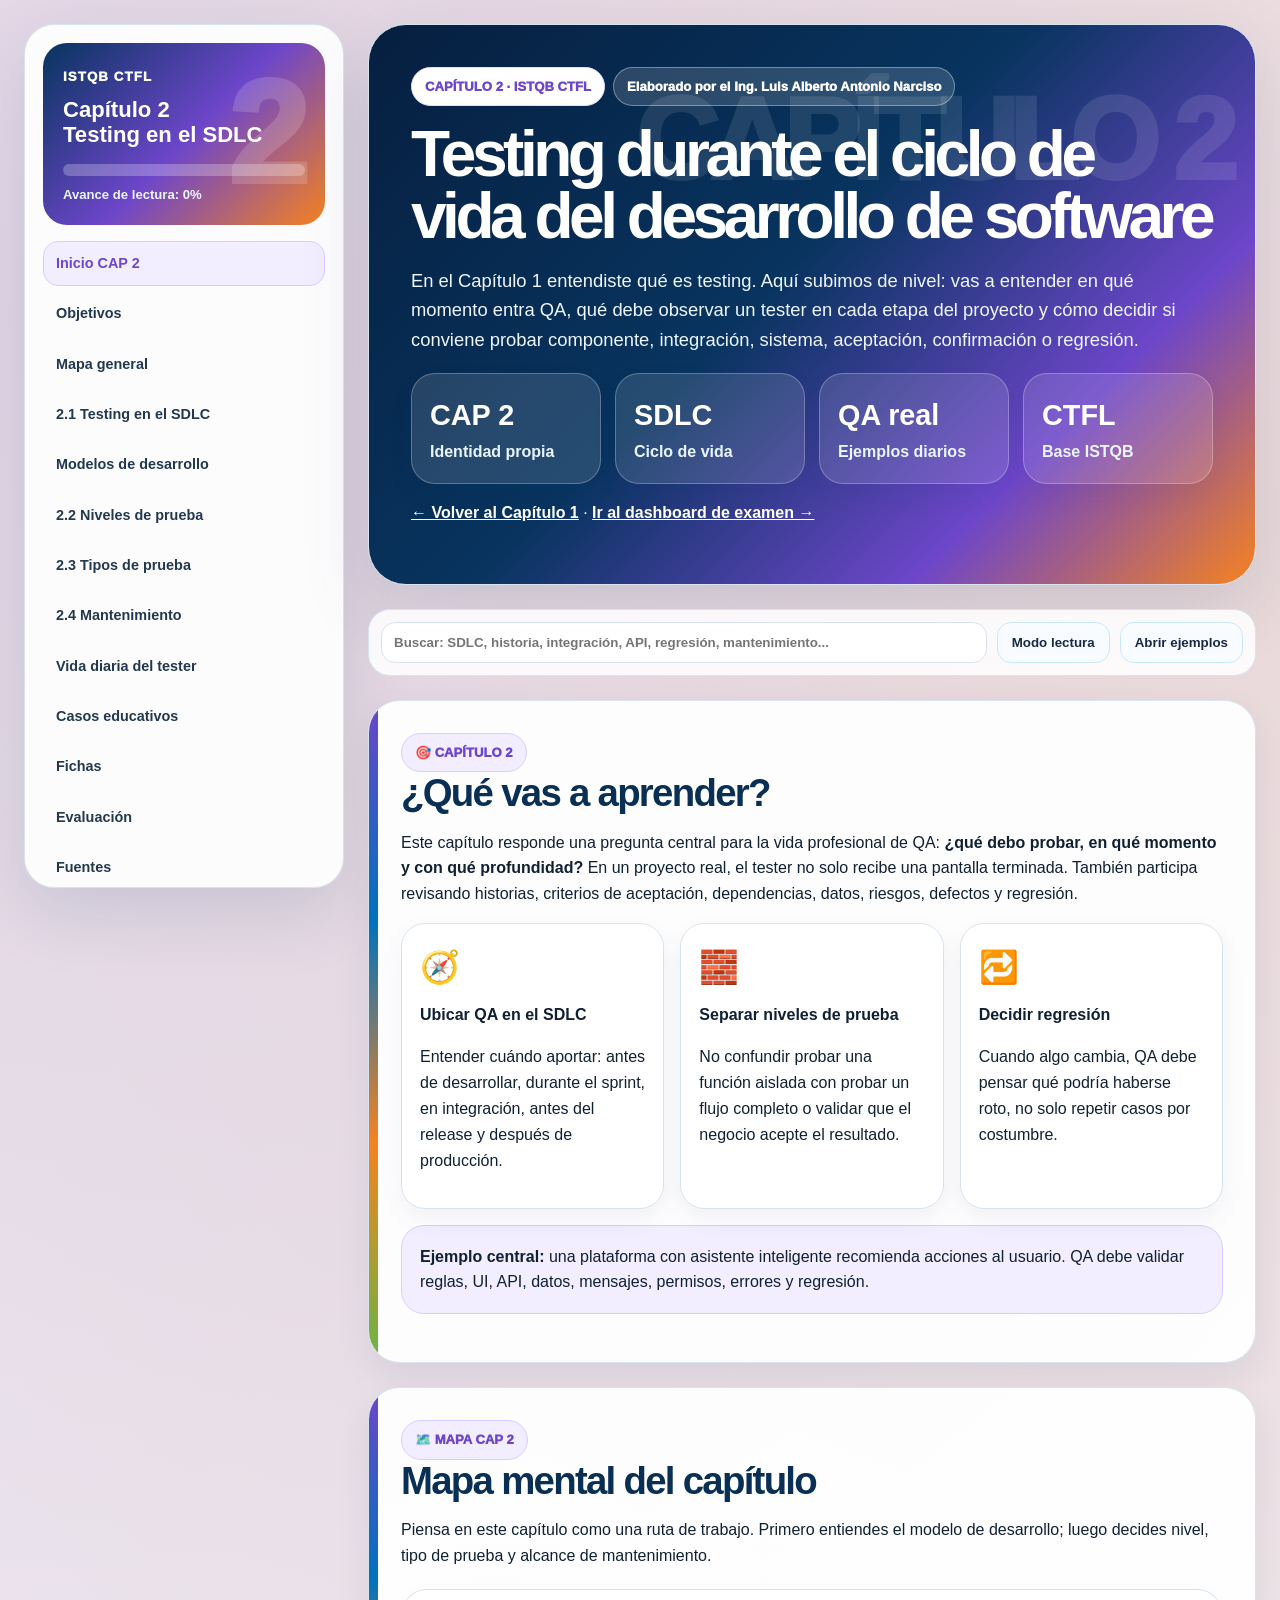
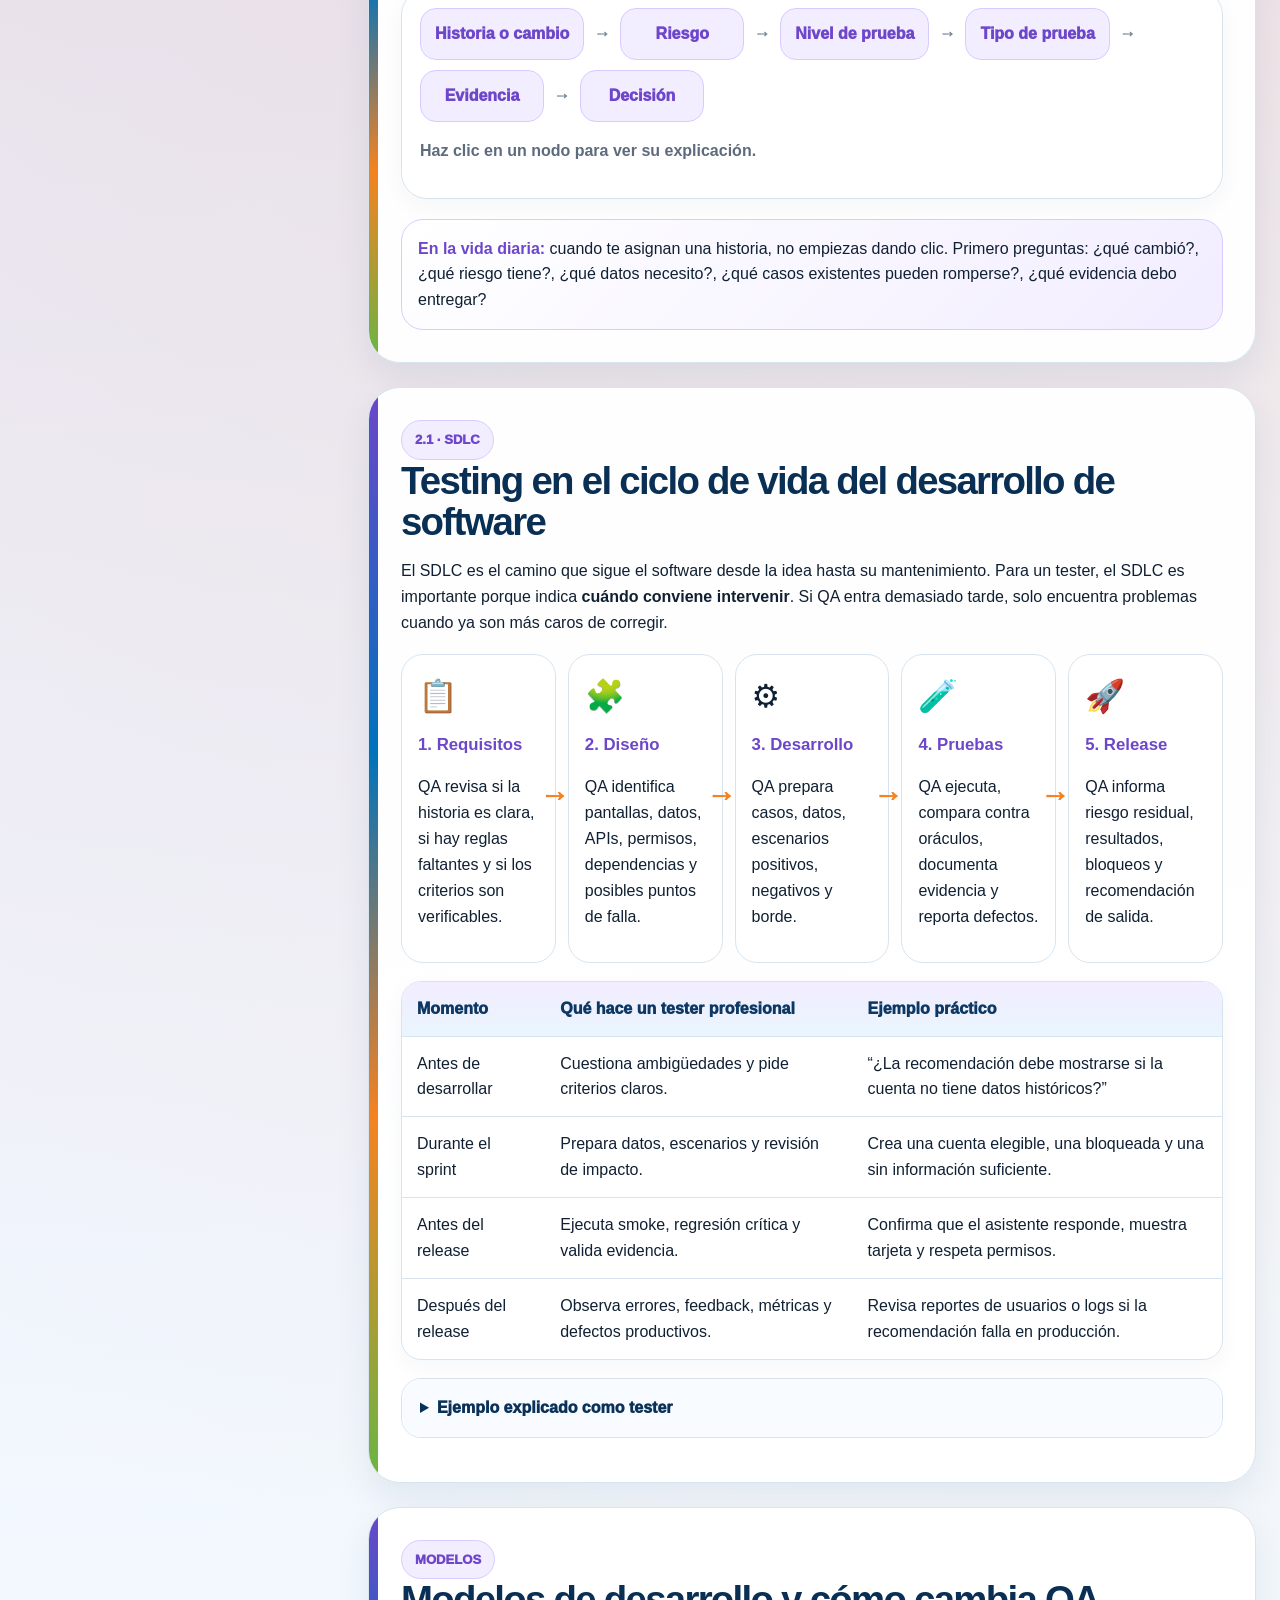
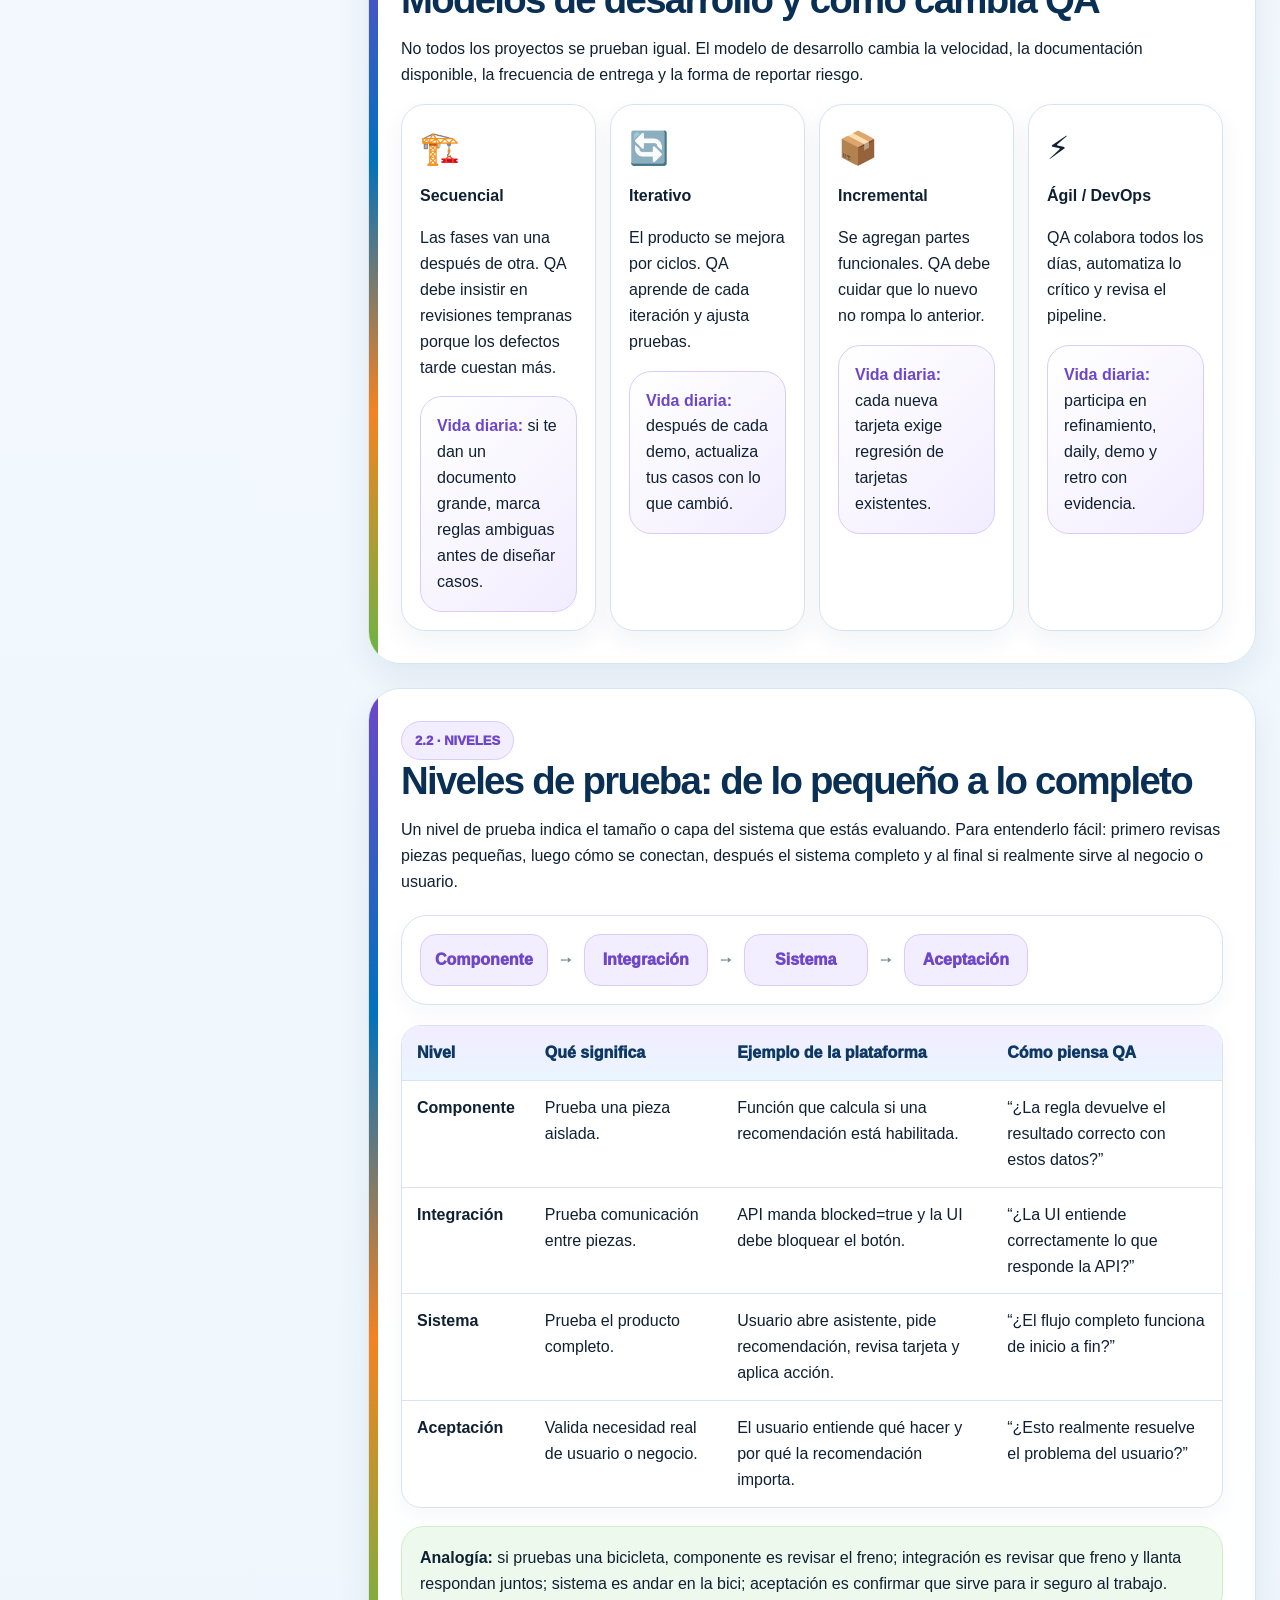
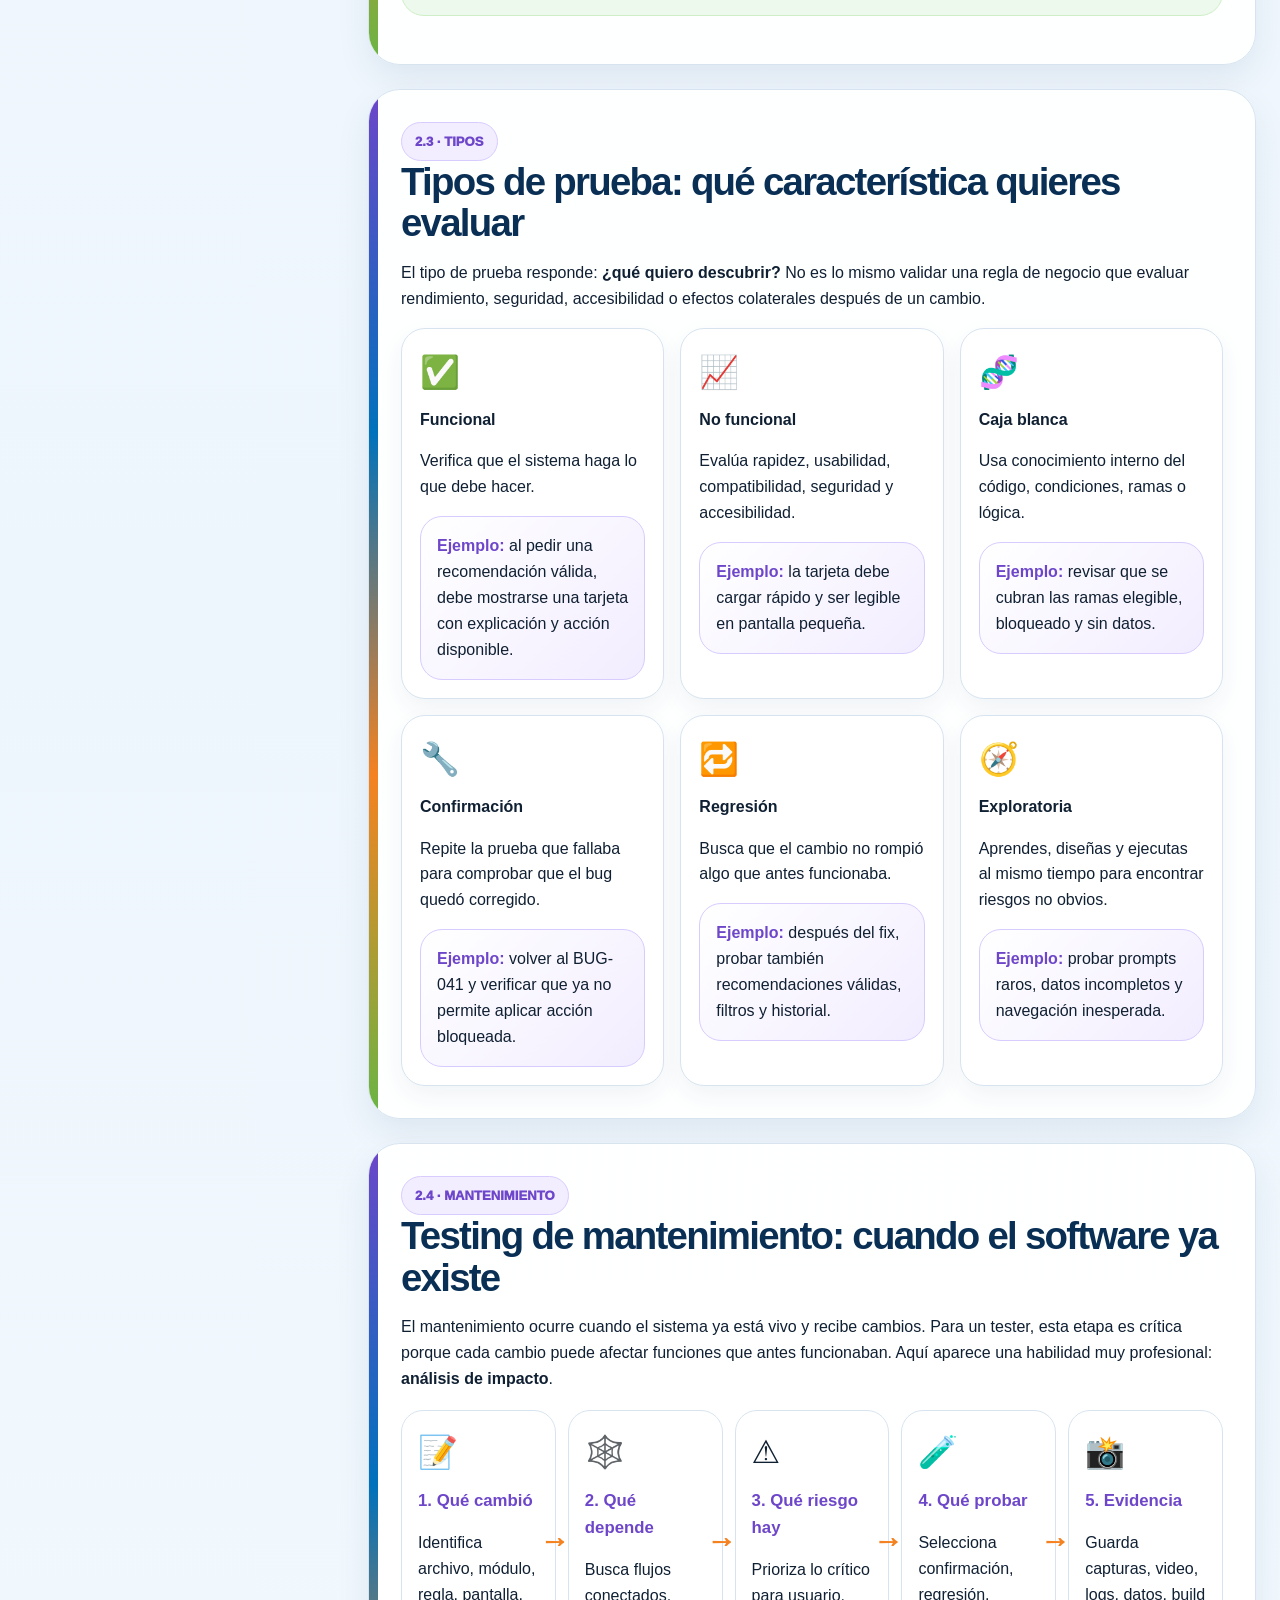
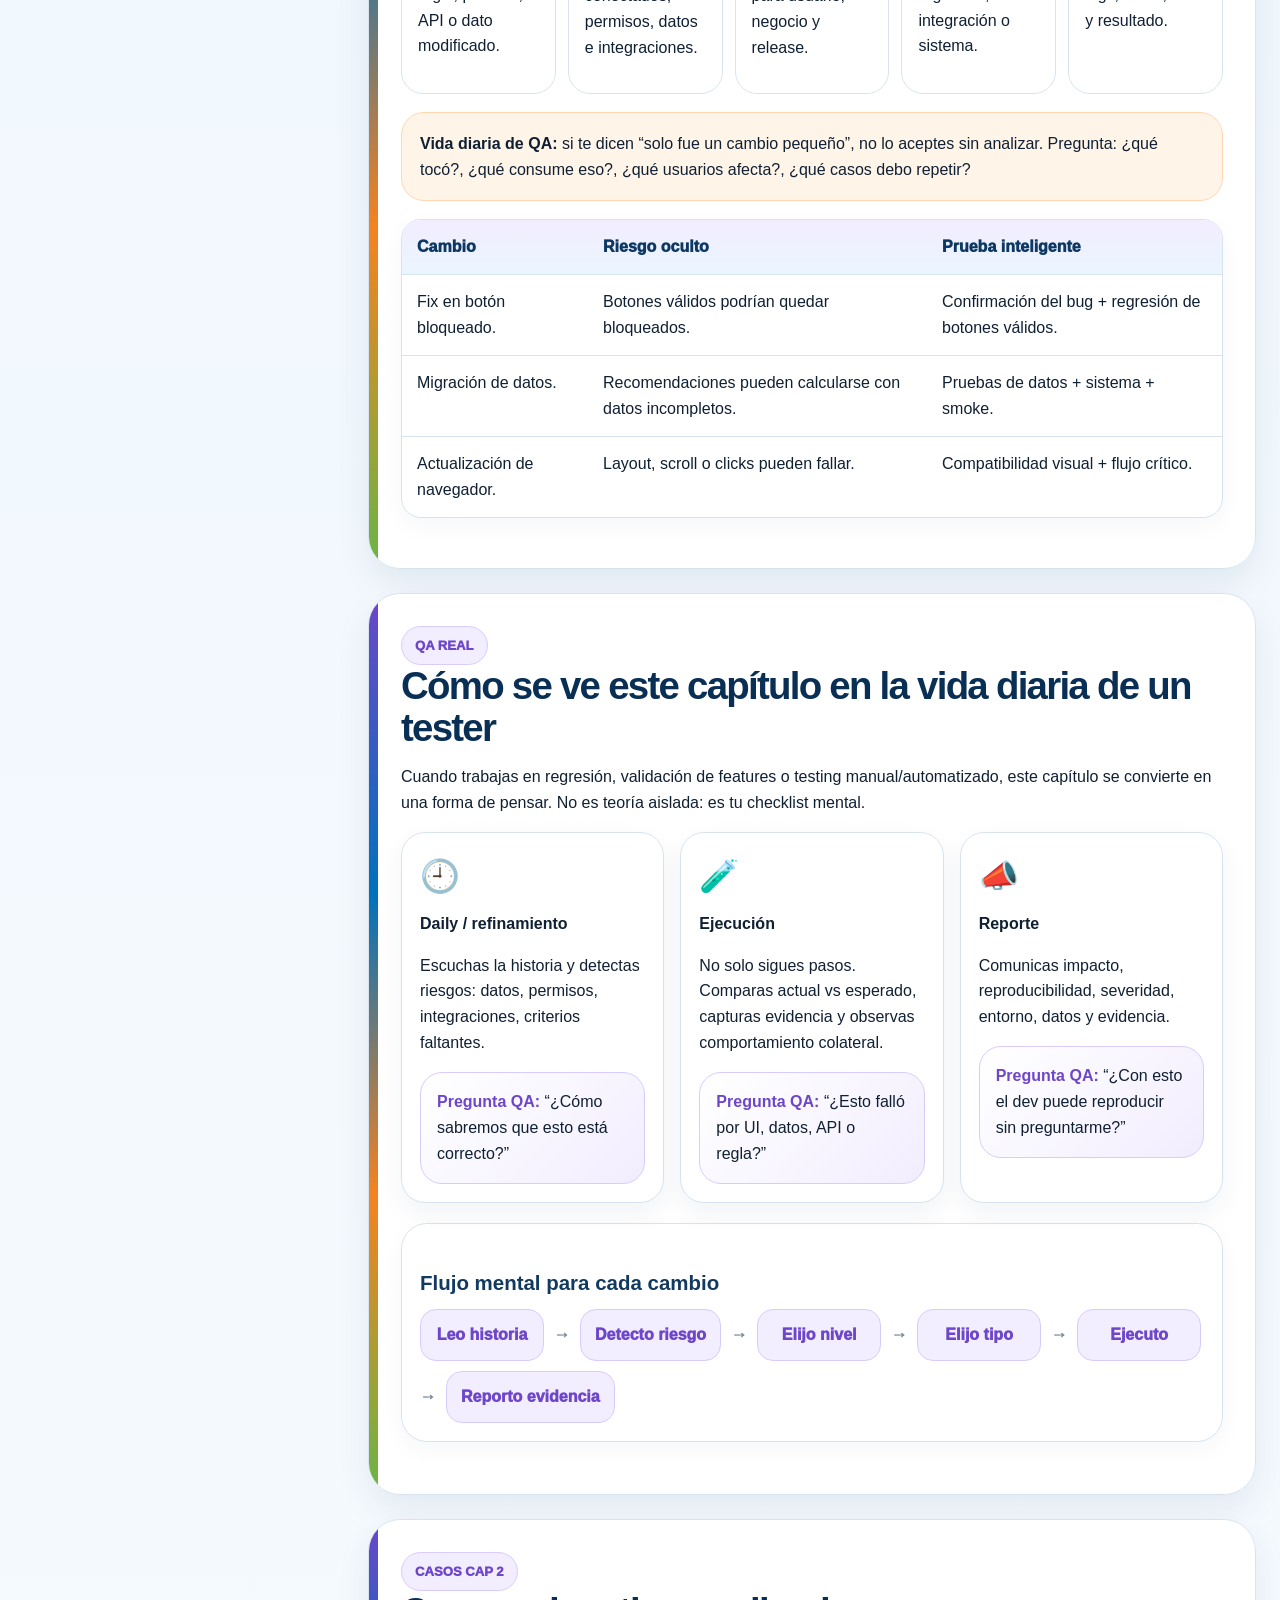
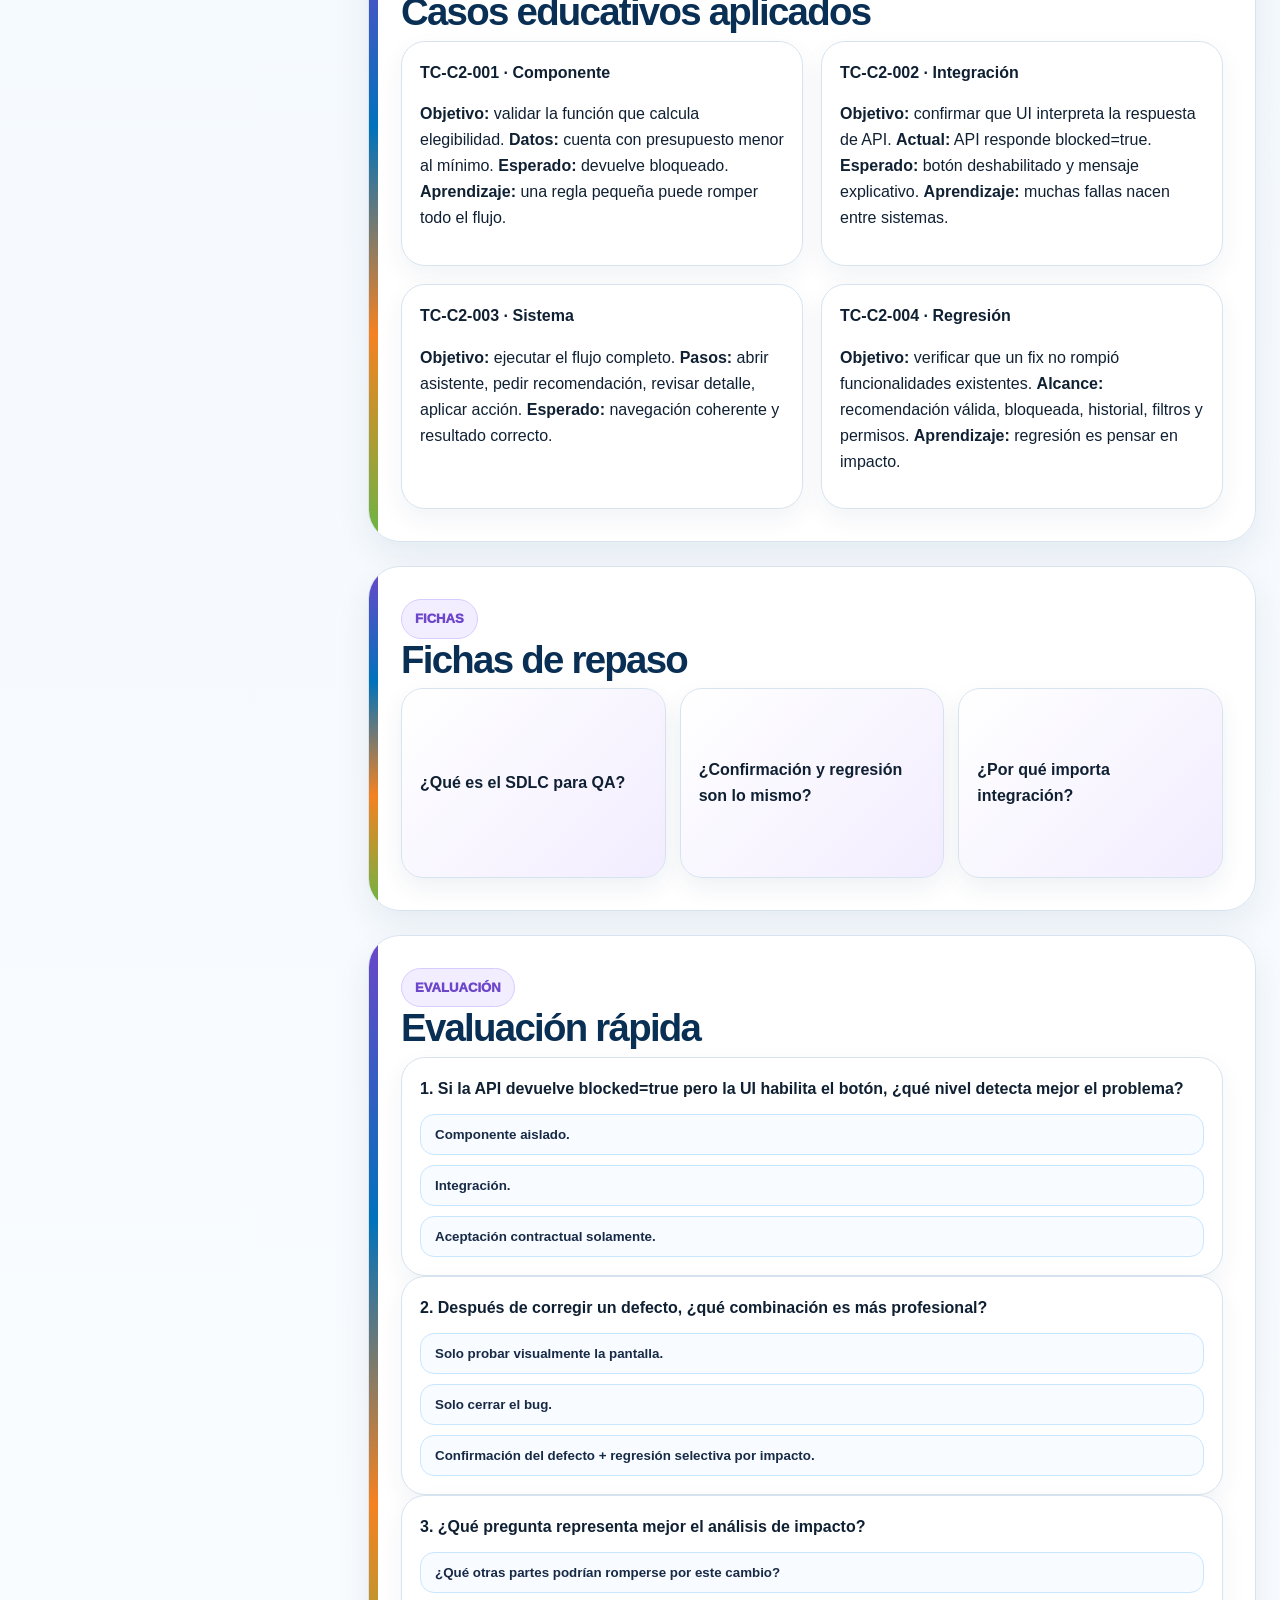
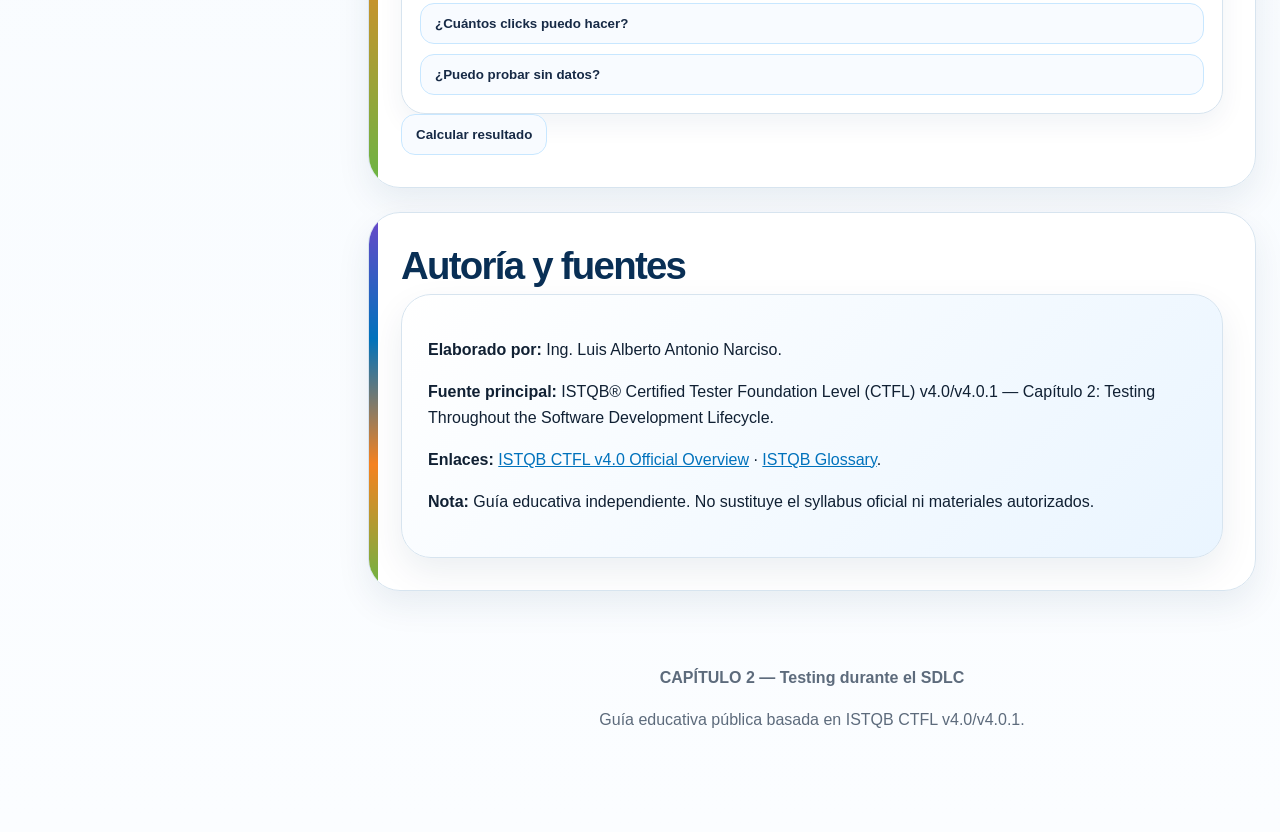
==== commit 70668a73: "Expand Chapter 2 ISTQB CTFL practical guide" ====
--- a/capitulo-2.html
+++ b/capitulo-2.html
@@ -1,38 +1 @@
-<!DOCTYPE html>
-<html lang="es">
-<head>
-<meta charset="UTF-8" />
-<meta name="viewport" content="width=device-width, initial-scale=1.0" />
-<title>ISTQB CTFL — Capítulo 2 | Testing durante el SDLC</title>
-<meta name="description" content="Guía educativa ampliada del Capítulo 2 ISTQB CTFL sobre testing durante el ciclo de vida del desarrollo de software, con ejemplos prácticos para la vida diaria de un tester." />
-<style>
-:root{--navy:#08345f;--blue:#0072bc;--sky:#00a3e0;--orange:#f58220;--green:#68b545;--purple:#7c3aed;--red:#d63649;--ink:#102033;--muted:#5d6b7c;--line:#d7e4ef;--sb:#eaf5ff;--so:#fff4e8;--sg:#eef9ed;--sp:#f3ecff;--shadow:0 24px 70px rgba(8,52,95,.13)}*{box-sizing:border-box}html{scroll-behavior:smooth}body{margin:0;font-family:Inter,Roboto,Arial,system-ui,sans-serif;color:var(--ink);line-height:1.62;background:radial-gradient(circle at 4% 2%,rgba(124,58,237,.14),transparent 25%),radial-gradient(circle at 96% 4%,rgba(245,130,32,.16),transparent 28%),linear-gradient(180deg,#f8fbff,#eef6fd 48%,#fbfdff)}a{color:var(--blue)}.layout{display:grid;grid-template-columns:320px minmax(0,1fr);gap:24px;max-width:1560px;margin:auto;padding:24px}aside{position:sticky;top:18px;height:calc(100vh - 36px);overflow:auto;background:rgba(255,255,255,.92);backdrop-filter:blur(18px);border:1px solid var(--line);border-radius:30px;box-shadow:var(--shadow);padding:18px}.brand{padding:20px;border-radius:24px;color:white;background:linear-gradient(135deg,var(--navy),var(--purple) 48%,var(--blue));margin-bottom:16px}.brand small{font-weight:950;letter-spacing:.08em;text-transform:uppercase}.brand strong{display:block;font-size:1.35rem;line-height:1.15;margin-top:8px}.chapter-badge{display:grid;place-items:center;width:112px;height:112px;border-radius:26px;background:white;color:var(--purple);font-size:4.5rem;font-weight:1000;line-height:1;margin:14px 0;border:5px solid rgba(255,255,255,.35);box-shadow:0 18px 40px rgba(0,0,0,.16)}.progress-wrap{height:12px;background:rgba(255,255,255,.25);border-radius:999px;margin:16px 0 8px;overflow:hidden}.progress-bar{height:100%;width:0;background:linear-gradient(90deg,#fff,var(--orange),#b8e986);border-radius:999px}.progress-label{font-size:.82rem;color:#eaf6ff;font-weight:850}nav a{display:flex;text-decoration:none;color:#22384f;border:1px solid transparent;margin:5px 0;padding:10px 12px;border-radius:15px;font-size:.91rem;font-weight:850}nav a:hover,nav a.active{background:var(--sp);border-color:#dec9ff;color:var(--purple)}main{min-width:0}.hero{border:1px solid var(--line);border-radius:38px;padding:42px;box-shadow:var(--shadow);background:linear-gradient(135deg,#081f3f 0%,#08345f 42%,#6d28d9 100%);margin-bottom:24px;color:white;position:relative;overflow:hidden}.hero:after{content:"CAP 2";position:absolute;right:30px;bottom:20px;font-size:8rem;font-weight:1000;color:rgba(255,255,255,.08);letter-spacing:-.08em}.eyebrow{display:inline-flex;padding:8px 13px;border-radius:999px;background:rgba(255,255,255,.12);border:1px solid rgba(255,255,255,.28);color:#fff;font-weight:950;font-size:.82rem}.author{display:inline-flex;margin-left:8px;padding:8px 13px;border-radius:999px;background:rgba(104,181,69,.18);border:1px solid rgba(184,233,134,.35);color:#ecffe9;font-weight:950;font-size:.82rem}h1{font-size:clamp(2.35rem,5vw,5.2rem);line-height:.96;letter-spacing:-.07em;margin:18px 0 16px;max-width:1120px}h2{font-size:clamp(1.65rem,3vw,2.45rem);line-height:1.08;letter-spacing:-.045em;margin:0 0 8px;color:#092f55}h3{font-size:1.32rem;margin:24px 0 10px;color:#123a61}.lead{font-size:1.15rem;color:#eaf6ff;max-width:1040px}.hero-grid,.grid-4{display:grid;grid-template-columns:repeat(4,1fr);gap:14px}.grid-3{display:grid;grid-template-columns:repeat(3,1fr);gap:16px}.grid-2,.compare{display:grid;grid-template-columns:repeat(2,1fr);gap:18px}.metric,.mini-card,.side,.q,.identity-card{background:#fff;border:1px solid var(--line);border-radius:24px;padding:18px;box-shadow:0 10px 26px rgba(8,52,95,.06);transition:.2s}.hero .metric{background:rgba(255,255,255,.12);border-color:rgba(255,255,255,.22);color:white}.metric b{font-size:1.8rem;color:inherit;display:block}.metric span,.muted{color:var(--muted);font-weight:800}.hero .metric span{color:#dff0ff}.mini-card:hover,.side:hover{transform:translateY(-3px);box-shadow:0 18px 34px rgba(8,52,95,.1)}section.card{background:rgba(255,255,255,.96);border:1px solid var(--line);border-radius:32px;box-shadow:0 14px 34px rgba(8,52,95,.08);padding:32px;margin:24px 0;position:relative;overflow:hidden;opacity:0;transform:translateY(22px);transition:.55s}section.card.in-view{opacity:1;transform:none}section.card:before{content:"";position:absolute;left:0;top:0;width:9px;height:100%;background:linear-gradient(180deg,var(--purple),var(--blue),var(--orange),var(--green))}.tag{display:inline-flex;border-radius:999px;padding:8px 13px;border:1px solid #dec9ff;background:var(--sp);color:var(--purple);font-size:.82rem;font-weight:950}.callout{border:1px solid;border-radius:23px;padding:18px;margin:16px 0;background:#fff}.callout.blue{background:var(--sb);border-color:#c8e7ff}.callout.orange{background:var(--so);border-color:#ffd7b0}.callout.green{background:var(--sg);border-color:#cdeec6}.callout.purple{background:var(--sp);border-color:#dec9ff}.callout.gray{background:#f8fafc;border-color:#e2e8f0}table{width:100%;border-collapse:separate;border-spacing:0;margin:18px 0;border:1px solid var(--line);border-radius:20px;overflow:hidden;background:#fff;box-shadow:0 8px 22px rgba(8,52,95,.04)}th,td{text-align:left;vertical-align:top;padding:14px 15px;border-bottom:1px solid var(--line)}th{background:linear-gradient(180deg,#f3ecff,#eaf5ff);color:#0c3863;font-weight:1000}tr:last-child td{border-bottom:0}.flow{display:flex;gap:10px;align-items:center;flex-wrap:wrap}.node{padding:12px 14px;border-radius:16px;font-weight:950;background:var(--sp);border:1px solid #dec9ff;color:#5b21b6;min-width:126px;text-align:center;cursor:pointer}.node.selected{outline:3px solid var(--orange);transform:translateY(-2px)}.arrow{font-weight:1000;color:#789}.diagram{border:1px solid var(--line);border-radius:26px;background:#fff;padding:18px;margin:20px 0;overflow:auto;box-shadow:0 8px 22px rgba(8,52,95,.04)}.timeline{display:grid;grid-template-columns:repeat(5,1fr);gap:12px;margin:18px 0}.step{border:1px solid var(--line);border-radius:22px;background:linear-gradient(180deg,#fff,#f8fbff);padding:16px;position:relative}.step b{display:block;color:var(--purple);font-size:1.05rem}.step .icon{font-size:2rem;display:block;margin-bottom:8px}.step:after{content:"→";position:absolute;right:-14px;top:42%;font-weight:1000;color:var(--orange)}.step:last-child:after{display:none}.persona{display:flex;gap:16px;align-items:center;background:linear-gradient(135deg,var(--sp),#fff);border:1px solid #dec9ff;border-radius:26px;padding:18px;margin:16px 0}.avatar{width:88px;height:88px;border-radius:24px;background:linear-gradient(135deg,var(--purple),var(--blue));display:grid;place-items:center;color:white;font-size:3rem;box-shadow:0 16px 30px rgba(91,33,182,.22)}details{background:#fff;border:1px solid var(--line);border-radius:20px;margin:12px 0;overflow:hidden}summary{cursor:pointer;padding:16px 18px;font-weight:1000;color:#0a3158;background:#f8fbff}.detail-body{padding:0 18px 18px}.flashcards{display:grid;grid-template-columns:repeat(3,1fr);gap:14px}.flip{perspective:1000px;min-height:188px;cursor:pointer}.flip-inner{position:relative;width:100%;min-height:188px;transition:transform .55s;transform-style:preserve-3d}.flip.flipped .flip-inner{transform:rotateY(180deg)}.flip-front,.flip-back{position:absolute;inset:0;backface-visibility:hidden;border-radius:22px;border:1px solid var(--line);padding:18px;display:flex;flex-direction:column;justify-content:center;background:#fff;box-shadow:0 10px 24px rgba(8,52,95,.07)}.flip-front{background:linear-gradient(135deg,#fff,var(--sp))}.flip-back{transform:rotateY(180deg);background:linear-gradient(135deg,#eef9ed,#fff)}button,.answer{border:1px solid #c8e7ff;background:#f8fbff;color:#172a46;border-radius:14px;padding:12px 14px;cursor:pointer;text-align:left;font-weight:850;transition:.15s}.answer.correct{background:#dcfce7;border-color:#86efac;color:#166534}.answer.wrong{background:#fee2e2;border-color:#fca5a5;color:#991b1b}.answers{display:grid;gap:10px;margin-top:12px}.scorebox{font-weight:950;padding:16px;border-radius:18px;background:var(--sg);border:1px solid #cdeec6;display:none;margin-top:14px}.study-tools{position:sticky;top:0;z-index:20;display:flex;gap:10px;flex-wrap:wrap;align-items:center;background:rgba(255,255,255,.86);backdrop-filter:blur(16px);border:1px solid var(--line);border-radius:22px;padding:12px;margin-bottom:18px}.study-tools input{flex:1;min-width:220px;border:1px solid var(--line);border-radius:14px;padding:12px;font-weight:750}.highlight{background:#fff3cd;outline:2px solid #ffd66b}.sources{background:linear-gradient(135deg,#fff,#eaf5ff);border:1px solid var(--line);border-radius:30px;padding:26px;box-shadow:0 14px 34px rgba(8,52,95,.08)}.footer{text-align:center;color:var(--muted);padding:34px 20px 60px}@media(max-width:1050px){.layout{grid-template-columns:1fr;padding:14px}aside{position:relative;top:auto;height:auto}.hero{padding:30px}.hero-grid,.grid-4,.grid-3,.grid-2,.compare,.flashcards,.timeline{grid-template-columns:1fr}.step:after{display:none}.author{margin-left:0;margin-top:8px}.hero:after{font-size:4rem}}
-</style>
-</head>
-<body>
-<div class="layout">
-<aside><div class="brand"><small>ISTQB CTFL</small><strong>Capítulo 2<br>Testing en el SDLC</strong><div class="chapter-badge">2</div><div class="progress-wrap"><div class="progress-bar" id="progressBar"></div></div><div class="progress-label" id="progressLabel">Avance de lectura: 0%</div></div><nav id="nav"><a href="#inicio">Inicio CAP 2</a><a href="#identidad">Identidad del capítulo</a><a href="#objetivos">Objetivos</a><a href="#mapa">Mapa conceptual</a><a href="#sdlc">2.1 Testing en el SDLC</a><a href="#modelos">Modelos de desarrollo</a><a href="#niveles">2.2 Niveles de prueba</a><a href="#tipos">2.3 Tipos de prueba</a><a href="#mantenimiento">2.4 Mantenimiento</a><a href="#dia">Vida diaria del tester</a><a href="#casos">Casos educativos</a><a href="#matriz">Matriz de decisión</a><a href="#flashcards">Flashcards</a><a href="#quiz">Evaluación</a><a href="#fuentes">Autoría y fuentes</a></nav></aside>
-<main>
-<header class="hero" id="inicio"><span class="eyebrow">CAPÍTULO 2 · Testing durante el SDLC</span><span class="author">Elaborado por el Ing. Luis Alberto Antonio Narciso</span><h1>El testing no vive al final: acompaña todo el desarrollo</h1><p class="lead">En este capítulo aprenderás cómo trabaja un tester durante el ciclo de vida del software: desde leer una historia, detectar riesgos, probar componentes, validar integraciones, ejecutar regresión y aportar evidencia útil para decidir si algo puede liberarse.</p><div class="hero-grid"><div class="metric"><b>SDLC</b><span>Ciclo de vida real</span></div><div class="metric"><b>4</b><span>Niveles de prueba</span></div><div class="metric"><b>QA</b><span>Trabajo diario</span></div><div class="metric"><b>CAP 2</b><span>Identidad propia</span></div></div><p><a href="index.html" style="color:#fff"><strong>← Volver al Capítulo 1</strong></a> · <a href="exam.html" style="color:#fff"><strong>Ir al dashboard de examen →</strong></a></p></header>
-<div class="study-tools"><input id="search" placeholder="Buscar: SDLC, integración, sistema, aceptación, regresión, mantenimiento..."><button id="focus">Modo lectura</button><button id="openAll">Abrir ejemplos</button></div>
-<section class="card" id="identidad"><span class="tag">Identidad visual CAP 2</span><h2>¿Qué hace diferente a este capítulo?</h2><p>El Capítulo 1 te explicó qué es el testing. El Capítulo 2 responde una pregunta más práctica: <strong>¿en qué momento del desarrollo entra QA y qué tipo de prueba conviene usar?</strong></p><div class="grid-3"><div class="identity-card"><h3>🧭 Antes de probar</h3><p>Un tester revisa requisitos, criterios de aceptación, riesgos y datos necesarios. No espera a que “ya esté listo”.</p></div><div class="identity-card"><h3>🧪 Mientras se construye</h3><p>QA valida unidades, integraciones, UI, APIs, reglas y flujos parciales. El objetivo es encontrar problemas temprano.</p></div><div class="identity-card"><h3>🚀 Antes y después de liberar</h3><p>Se ejecutan smoke tests, regresión, confirmación de bugs, monitoreo y análisis de impacto por cambios.</p></div></div><div class="callout purple"><strong>Frase guía del CAP 2:</strong> “No todas las pruebas son iguales; cada etapa del software necesita un enfoque distinto.”</div></section>
-<section class="card" id="objetivos"><h2>Objetivos del capítulo</h2><p>Al terminar este capítulo debes poder explicar, con palabras de tester, qué prueba ejecutar según el momento del proyecto.</p><div class="grid-3"><div class="mini-card"><strong>Relacionar testing y SDLC</strong><p>Comprender que el testing acompaña análisis, diseño, desarrollo, entrega y mantenimiento.</p></div><div class="mini-card"><strong>Distinguir niveles de prueba</strong><p>Saber cuándo estás probando un componente, una integración, el sistema completo o aceptación de negocio.</p></div><div class="mini-card"><strong>Diferenciar tipos de prueba</strong><p>Separar funcional, no funcional, caja blanca, confirmación y regresión.</p></div></div></section>
-<section class="card" id="mapa"><h2>Mapa conceptual del capítulo</h2><p>Piensa en el Capítulo 2 como una ruta de trabajo. Haz clic en los nodos.</p><div class="diagram"><div class="flow"><div class="node">Requisito</div><div class="arrow">→</div><div class="node">Riesgo</div><div class="arrow">→</div><div class="node">Nivel</div><div class="arrow">→</div><div class="node">Tipo</div><div class="arrow">→</div><div class="node">Evidencia</div><div class="arrow">→</div><div class="node">Decisión</div></div><p class="muted" id="nodeHelp">Haz clic en un nodo para ver su explicación.</p></div><div class="callout blue"><strong>Lectura práctica:</strong> una historia no se convierte directamente en clics. Primero se entiende el riesgo, luego se elige el nivel de prueba, después el tipo de prueba y finalmente se documenta evidencia.</div></section>
-<section class="card" id="sdlc"><h2>2.1 Testing en el ciclo de vida del desarrollo de software</h2><p>SDLC significa <strong>Software Development Life Cycle</strong>. En la vida diaria de QA, es el camino que sigue una idea hasta convertirse en software funcionando. El tester participa en varias partes del camino.</p><div class="timeline"><div class="step"><span class="icon">📘</span><b>1. Requisito</b><p>QA pregunta: ¿qué debe hacer?, ¿qué no debe hacer?, ¿cómo sabremos que está correcto?</p></div><div class="step"><span class="icon">🧩</span><b>2. Diseño</b><p>QA revisa pantallas, datos, APIs, reglas y dependencias. Aquí aparecen riesgos de integración.</p></div><div class="step"><span class="icon">🛠️</span><b>3. Desarrollo</b><p>Se preparan datos, casos y pruebas tempranas. Se revisan builds parciales.</p></div><div class="step"><span class="icon">🧪</span><b>4. Prueba</b><p>Se ejecutan pruebas por nivel: componente, integración, sistema y aceptación.</p></div><div class="step"><span class="icon">🚀</span><b>5. Liberación</b><p>Se decide con evidencia: pass/fail, defectos abiertos, riesgo residual y cobertura.</p></div></div><details><summary>Ejemplo de vida diaria</summary><div class="detail-body"><p>Te asignan una historia: “El asistente debe mostrar una recomendación cuando una cuenta cumple ciertas condiciones”. Antes de probar, preguntas: ¿cuáles condiciones?, ¿qué datos necesito?, ¿qué mensaje debe ver el usuario?, ¿qué pasa si la cuenta no es elegible?, ¿hay API?, ¿hay diseño?, ¿hay criterios de aceptación? Ese análisis también es testing.</p></div></details></section>
-<section class="card" id="modelos"><h2>Modelos de desarrollo: cómo cambia tu trabajo como tester</h2><p>El modelo de desarrollo define el ritmo del proyecto. QA debe adaptarse: no trabaja igual en cascada, ágil o DevOps.</p><table><thead><tr><th>Modelo</th><th>Cómo se siente para QA</th><th>Qué debes hacer</th><th>Ejemplo cotidiano</th></tr></thead><tbody><tr><td>Secuencial</td><td>Recibes documentación grande y pruebas cerca del final.</td><td>Revisar requisitos temprano y preparar matriz de trazabilidad.</td><td>Como revisar planos completos antes de construir una casa.</td></tr><tr><td>Iterativo / incremental</td><td>El producto crece por partes.</td><td>Probar cada incremento y cuidar regresión.</td><td>Como armar una casa por habitaciones y verificar que luz y agua sigan funcionando.</td></tr><tr><td>Ágil</td><td>Historias pequeñas, cambios frecuentes y entregas rápidas.</td><td>Participar en refinamiento, definir criterios y probar dentro del sprint.</td><td>Como cocinar por tandas: pruebas cada avance antes de servir el platillo completo.</td></tr><tr><td>DevOps</td><td>Hay pipelines, automatización, despliegues frecuentes y monitoreo.</td><td>Combinar pruebas automatizadas, smoke, observabilidad y análisis post-release.</td><td>Como una línea de producción con sensores: no basta producir, hay que monitorear.</td></tr></tbody></table><div class="callout orange"><strong>Consejo de tester:</strong> cuando el proyecto cambia muy rápido, documenta lo mínimo útil: riesgo, caso, datos, resultado esperado y evidencia. Eso salva regresiones.</div></section>
-<section class="card" id="niveles"><h2>2.2 Niveles de prueba</h2><p>Los niveles de prueba te ayudan a ubicar <strong>qué tan grande es lo que estás probando</strong>. No es lo mismo probar una función aislada que probar todo el flujo del usuario.</p><div class="diagram"><div class="flow"><div class="node">Componente</div><div class="arrow">→</div><div class="node">Integración</div><div class="arrow">→</div><div class="node">Sistema</div><div class="arrow">→</div><div class="node">Aceptación</div></div></div><table><thead><tr><th>Nivel</th><th>Qué significa</th><th>Vida diaria de tester</th><th>Ejemplo en plataforma</th></tr></thead><tbody><tr><td><strong>Componente</strong></td><td>Prueba una pieza aislada.</td><td>Validas una regla, función, componente UI o módulo pequeño.</td><td>La función de elegibilidad devuelve “bloqueado” si faltan datos mínimos.</td></tr><tr><td><strong>Integración</strong></td><td>Prueba comunicación entre piezas.</td><td>Verificas que UI, API, base de datos o servicio externo se entiendan correctamente.</td><td>La API devuelve blocked=true y la UI debe deshabilitar el botón.</td></tr><tr><td><strong>Sistema</strong></td><td>Prueba el producto completo.</td><td>Ejecutas un flujo end-to-end desde la perspectiva del usuario.</td><td>El usuario pide recomendación, la revisa, la aplica y ve confirmación.</td></tr><tr><td><strong>Aceptación</strong></td><td>Valida valor de negocio o usuario.</td><td>Confirmas si el producto realmente resuelve la necesidad.</td><td>El usuario entiende por qué una recomendación está bloqueada y qué hacer.</td></tr></tbody></table><details><summary>Analogía: comprar una cafetera</summary><div class="detail-body"><p><strong>Componente:</strong> probar que el botón enciende. <strong>Integración:</strong> que el botón active resistencia y bomba de agua. <strong>Sistema:</strong> preparar café completo. <strong>Aceptación:</strong> confirmar si el café sale como el usuario espera.</p></div></details></section>
-<section class="card" id="tipos"><h2>2.3 Tipos de prueba</h2><p>Los tipos de prueba responden: <strong>¿qué característica quiero evaluar?</strong> Un mismo flujo puede tener pruebas funcionales, no funcionales y de regresión.</p><div class="grid-3"><div class="mini-card"><h3>✅ Funcional</h3><p>Evalúa si el sistema hace lo que debe. Ejemplo: si una cuenta elegible ve la recomendación correcta.</p></div><div class="mini-card"><h3>⚡ No funcional</h3><p>Evalúa cómo se comporta el sistema: rapidez, seguridad, accesibilidad, compatibilidad, usabilidad.</p></div><div class="mini-card"><h3>🔍 Caja blanca</h3><p>Usa conocimiento interno del código, ramas o condiciones. Muy útil para cobertura técnica.</p></div><div class="mini-card"><h3>🩹 Confirmación</h3><p>Repite el caso que falló para comprobar que el bug corregido ya no ocurre.</p></div><div class="mini-card"><h3>🔁 Regresión</h3><p>Verifica que un cambio no rompió algo que antes funcionaba.</p></div><div class="mini-card"><h3>🧭 Exploratoria</h3><p>Aprendes, diseñas y ejecutas pruebas al mismo tiempo para descubrir riesgos no evidentes.</p></div></div><table><thead><tr><th>Situación real</th><th>Tipo de prueba útil</th><th>Por qué</th></tr></thead><tbody><tr><td>El botón “Aplicar recomendación” no debe estar activo si la cuenta no es elegible.</td><td>Funcional</td><td>Valida una regla de negocio.</td></tr><tr><td>La pantalla tarda 15 segundos en cargar.</td><td>No funcional: rendimiento</td><td>El sistema puede ser correcto, pero lento.</td></tr><tr><td>Corrigieron el BUG-041.</td><td>Confirmación</td><td>Debes repetir exactamente el escenario reportado.</td></tr><tr><td>El fix tocó el motor de reglas.</td><td>Regresión</td><td>Puede afectar otras recomendaciones.</td></tr></tbody></table></section>
-<section class="card" id="mantenimiento"><h2>2.4 Testing de mantenimiento</h2><p>El mantenimiento aparece cuando el software ya existe y alguien lo cambia. Para QA, la pregunta principal es: <strong>¿qué puede haberse roto con este cambio?</strong></p><div class="persona"><div class="avatar">🧑‍💻</div><div><h3>Escena real de tester</h3><p>Un desarrollador dice: “solo cambié una regla pequeña”. Como tester, no asumes que es pequeño. Revisas impacto: regla afectada, pantallas que la usan, APIs relacionadas, datos históricos, permisos, mensajes y casos de regresión.</p></div></div><table><thead><tr><th>Cambio</th><th>Riesgo posible</th><th>Respuesta QA</th></tr></thead><tbody><tr><td>Bug fix</td><td>La corrección arregla un caso, pero rompe otro.</td><td>Confirmación + regresión selectiva.</td></tr><tr><td>Nueva feature</td><td>Interfiere con flujos existentes.</td><td>Pruebas de sistema + smoke + regresión.</td></tr><tr><td>Migración de API</td><td>Cambian nombres de campos o formatos.</td><td>Pruebas de integración + validación de contratos.</td></tr><tr><td>Actualización de navegador o ambiente</td><td>Layout roto, errores de compatibilidad.</td><td>Compatibilidad + pruebas visuales críticas.</td></tr></tbody></table><div class="callout green"><strong>Regla práctica:</strong> mantenimiento no significa “probar todo”. Significa analizar impacto y elegir una regresión inteligente.</div></section>
-<section class="card" id="dia"><h2>La vida diaria de un tester en el CAP 2</h2><p>Este capítulo se vuelve útil cuando lo conviertes en rutina de trabajo.</p><div class="timeline"><div class="step"><span class="icon">📝</span><b>Leo la historia</b><p>Busco criterios, reglas, datos, dependencias y dudas.</p></div><div class="step"><span class="icon">⚠️</span><b>Detecto riesgo</b><p>Identifico qué sería más grave si falla.</p></div><div class="step"><span class="icon">🎯</span><b>Elijo nivel</b><p>Componente, integración, sistema o aceptación.</p></div><div class="step"><span class="icon">🧪</span><b>Diseño prueba</b><p>Defino precondición, pasos, datos y esperado.</p></div><div class="step"><span class="icon">📸</span><b>Documento</b><p>Guardo evidencia, resultado, bug o trazabilidad.</p></div></div><div class="callout purple"><strong>Ejemplo:</strong> si una recomendación no aparece, no solo reportes “no funciona”. Revisa si faltan datos, si la API respondió, si la regla bloquea, si hay error de UI o si el ambiente no tiene configuración.</div></section>
-<section class="card" id="casos"><h2>Casos educativos ampliados</h2><div class="grid-2"><div class="mini-card"><h3>TC-C2-001 · Componente</h3><p><strong>Objetivo:</strong> validar la función de elegibilidad.</p><p><strong>Dato:</strong> cuenta sin condición mínima.</p><p><strong>Esperado:</strong> estado bloqueado y razón clara.</p></div><div class="mini-card"><h3>TC-C2-002 · Integración</h3><p><strong>Objetivo:</strong> confirmar que UI interprete la API.</p><p><strong>Dato:</strong> response con blocked=true.</p><p><strong>Esperado:</strong> botón deshabilitado y mensaje correcto.</p></div><div class="mini-card"><h3>TC-C2-003 · Sistema</h3><p><strong>Objetivo:</strong> ejecutar flujo completo.</p><p><strong>Pasos:</strong> pedir recomendación, abrir detalle, aplicar acción, validar confirmación.</p><p><strong>Esperado:</strong> flujo consistente sin errores.</p></div><div class="mini-card"><h3>TC-C2-004 · Aceptación</h3><p><strong>Objetivo:</strong> validar valor para negocio.</p><p><strong>Pregunta:</strong> ¿el usuario entiende qué hacer?</p><p><strong>Esperado:</strong> recomendación útil, clara y accionable.</p></div></div></section>
-<section class="card" id="matriz"><h2>Matriz de decisión rápida</h2><table><thead><tr><th>Si el cambio toca...</th><th>Entonces prioriza...</th><th>Evidencia mínima</th></tr></thead><tbody><tr><td>Reglas de negocio</td><td>Componente + sistema + regresión</td><td>Datos usados, esperado, captura y log.</td></tr><tr><td>Contrato API</td><td>Integración + sistema</td><td>Request, response, timestamp y captura UI.</td></tr><tr><td>Diseño visual</td><td>Sistema + accesibilidad/usabilidad</td><td>Capturas comparativas y navegador usado.</td></tr><tr><td>Corrección de bug</td><td>Confirmación + regresión selectiva</td><td>ID del bug, build, resultado y evidencia.</td></tr><tr><td>Datos o migración</td><td>Integridad de datos + smoke + regresión</td><td>Antes/después, conteos, registros y trazas.</td></tr></tbody></table><div class="callout orange"><strong>Regla profesional:</strong> la mejor regresión no es la más larga; es la que cubre mayor riesgo con el menor desperdicio.</div></section>
-<section class="card" id="flashcards"><h2>Flashcards de repaso</h2><div class="flashcards"><div class="flip"><div class="flip-inner"><div class="flip-front"><strong>¿Qué define un nivel de prueba?</strong></div><div class="flip-back"><p>El tamaño o capa de lo que estás probando: componente, integración, sistema o aceptación.</p></div></div></div><div class="flip"><div class="flip-inner"><div class="flip-front"><strong>¿Confirmación y regresión son lo mismo?</strong></div><div class="flip-back"><p>No. Confirmación verifica el bug corregido; regresión busca efectos colaterales.</p></div></div></div><div class="flip"><div class="flip-inner"><div class="flip-front"><strong>¿Qué pregunta hace QA en mantenimiento?</strong></div><div class="flip-back"><p>¿Qué pudo romperse con este cambio y qué pruebas dan más confianza?</p></div></div></div></div></section>
-<section class="card" id="quiz"><h2>Evaluación rápida</h2><div class="q" data-correct="b"><strong>1. ¿Cuál es un ejemplo de prueba de integración?</strong><div class="answers"><button class="answer" data-option="a">Validar una función aislada de cálculo.</button><button class="answer" data-option="b">Verificar que la UI interprete correctamente la respuesta de una API.</button><button class="answer" data-option="c">Preguntar al usuario si el producto le parece útil.</button></div></div><div class="q" data-correct="c"><strong>2. Después de corregir un bug, ¿qué combinación es más adecuada?</strong><div class="answers"><button class="answer" data-option="a">Solo pruebas no funcionales.</button><button class="answer" data-option="b">Solo aceptación de usuario.</button><button class="answer" data-option="c">Confirmación del bug y regresión selectiva.</button></div></div><div class="q" data-correct="a"><strong>3. ¿Qué nivel valida el sistema completo contra requisitos?</strong><div class="answers"><button class="answer" data-option="a">Prueba de sistema.</button><button class="answer" data-option="b">Prueba de componente.</button><button class="answer" data-option="c">Prueba de mantenimiento.</button></div></div><button id="scoreBtn">Calcular resultado</button><div class="scorebox" id="scoreBox"></div></section>
-<section class="card" id="fuentes"><h2>Autoría y fuentes</h2><div class="sources"><p><strong>Elaborado por:</strong> Ing. Luis Alberto Antonio Narciso.</p><p><strong>Fuente principal consultada:</strong> ISTQB® Certified Tester Foundation Level (CTFL) v4.0/v4.0.1 — Capítulo 2: Testing Throughout the Software Development Lifecycle.</p><p><strong>Enlaces:</strong> <a href="https://istqb.org/certifications/certified-tester-foundation-level-ctfl-v4-0/" target="_blank" rel="noopener">ISTQB CTFL v4.0 Official Overview</a> · <a href="https://glossary.istqb.org/" target="_blank" rel="noopener">ISTQB Glossary</a>.</p><p><strong>Nota:</strong> Este material es una guía educativa independiente. ISTQB® es marca registrada de sus respectivos titulares. El contenido aquí presentado no sustituye al syllabus oficial ni a los materiales autorizados de preparación.</p></div></section>
-<footer class="footer"><p><strong>CAPÍTULO 2 — Testing durante el SDLC</strong></p><p>Elaborado por el Ing. Luis Alberto Antonio Narciso. Basado en fuentes oficiales ISTQB CTFL v4.0/v4.0.1.</p></footer>
-</main></div>
-<script>
-const $=s=>document.querySelector(s),$$=s=>[...document.querySelectorAll(s)],bar=$('#progressBar'),label=$('#progressLabel'),links=$$('nav a'),sections=links.map(a=>$(a.getAttribute('href'))).filter(Boolean);function progress(){let h=document.documentElement.scrollHeight-innerHeight,p=h?Math.round(scrollY/h*100):0;bar.style.width=p+'%';label.textContent='Avance de lectura: '+p+'%';let c='';sections.forEach(s=>{if(scrollY>=s.offsetTop-160)c='#'+s.id});links.forEach(a=>a.classList.toggle('active',a.getAttribute('href')===c))}addEventListener('scroll',progress,{passive:true});progress();const io=new IntersectionObserver(es=>es.forEach(e=>{if(e.isIntersecting)e.target.classList.add('in-view')}),{threshold:.16});$$('section.card').forEach(s=>io.observe(s));$('#focus').onclick=()=>document.body.classList.toggle('focus-mode');$('#openAll').onclick=()=>{let open=$('#openAll').dataset.open!=='1';$$('details').forEach(d=>d.open=open);$('#openAll').dataset.open=open?'1':'0';$('#openAll').textContent=open?'Cerrar ejemplos':'Abrir ejemplos'};$('#search').oninput=e=>{let q=e.target.value.trim().toLowerCase();$$('.highlight').forEach(x=>x.classList.remove('highlight'));if(q.length<2)return;let first=null;$$('p,td,.mini-card,.side,.callout,.identity-card,.step').forEach(el=>{if(el.textContent.toLowerCase().includes(q)){el.classList.add('highlight');first=first||el}});if(first)first.scrollIntoView({behavior:'smooth',block:'center'})};const help={"Requisito":"Lo que el sistema debe cumplir. QA busca ambigüedades, reglas faltantes y criterios de aceptación.","Riesgo":"Lo que podría fallar y causar impacto. QA prioriza lo más crítico.","Nivel":"Define el tamaño de lo probado: componente, integración, sistema o aceptación.","Tipo":"Define el objetivo: funcional, no funcional, confirmación, regresión, caja blanca o exploratoria.","Evidencia":"Pruebas de lo ocurrido: capturas, videos, logs, datos, build, navegador y timestamps.","Decisión":"Con la evidencia se decide si liberar, bloquear, aceptar riesgo o pedir corrección."};$$('.node').forEach(n=>n.onclick=()=>{let t=n.textContent.trim();$$('.node').forEach(x=>x.classList.remove('selected'));n.classList.add('selected');$('#nodeHelp').textContent=help[t]||t});$$('.flip').forEach(c=>c.onclick=()=>c.classList.toggle('flipped'));$$('.q').forEach(q=>q.querySelectorAll('.answer').forEach(btn=>btn.onclick=()=>{q.querySelectorAll('.answer').forEach(b=>b.classList.remove('correct','wrong'));let ok=btn.dataset.option===q.dataset.correct;btn.classList.add(ok?'correct':'wrong');if(!ok)q.querySelector('[data-option="'+q.dataset.correct+'"]').classList.add('correct');q.dataset.answered=ok?'1':'0'}));$('#scoreBtn').onclick=()=>{let qs=$$('.q'),s=qs.filter(q=>q.dataset.answered==='1').length,b=$('#scoreBox');b.style.display='block';b.textContent='Resultado: '+s+' de '+qs.length+' correctas.'};
-</script>
-</body>
-</html>+<!DOCTYPE html><html lang="es"><head><meta charset="UTF-8"/><meta name="viewport" content="width=device-width,initial-scale=1.0"/><title>ISTQB CTFL — Capítulo 2 | Testing durante el SDLC</title><meta name="description" content="Capítulo 2 ISTQB CTFL ampliado con explicación práctica para la vida diaria de un tester."/><style>:root{--navy:#08345f;--blue:#0072bc;--sky:#00a3e0;--orange:#f58220;--green:#68b545;--purple:#6d46c9;--ink:#102033;--muted:#5d6b7c;--line:#d7e4ef;--sb:#eaf5ff;--so:#fff4e8;--sg:#eef9ed;--sp:#f2edff;--shadow:0 24px 70px rgba(8,52,95,.13)}*{box-sizing:border-box}html{scroll-behavior:smooth}body{margin:0;font-family:Inter,Roboto,Arial,system-ui,sans-serif;color:var(--ink);line-height:1.62;background:radial-gradient(circle at 6% 3%,rgba(109,70,201,.16),transparent 28%),radial-gradient(circle at 94% 5%,rgba(245,130,32,.16),transparent 28%),linear-gradient(180deg,#f8fbff,#eef6fd 52%,#fbfdff)}a{color:var(--blue)}.layout{display:grid;grid-template-columns:320px minmax(0,1fr);gap:24px;max-width:1540px;margin:auto;padding:24px}aside{position:sticky;top:18px;height:calc(100vh - 36px);overflow:auto;background:rgba(255,255,255,.92);backdrop-filter:blur(18px);border:1px solid var(--line);border-radius:30px;box-shadow:var(--shadow);padding:18px}.brand{padding:20px;border-radius:24px;color:white;background:linear-gradient(135deg,var(--navy),var(--purple) 52%,var(--orange));margin-bottom:16px;position:relative;overflow:hidden}.brand:after{content:"2";position:absolute;right:18px;bottom:-26px;font-size:9rem;font-weight:1000;opacity:.16}.brand small{font-weight:950;letter-spacing:.08em;text-transform:uppercase}.brand strong{display:block;font-size:1.38rem;line-height:1.15;margin-top:8px}.progress-wrap{height:12px;background:rgba(255,255,255,.25);border-radius:999px;margin:16px 0 8px;overflow:hidden}.progress-bar{height:100%;width:0;background:linear-gradient(90deg,#fff,var(--orange),#b8e986);border-radius:999px}.progress-label{font-size:.82rem;color:#eaf6ff;font-weight:850}nav a{display:flex;text-decoration:none;color:#22384f;border:1px solid transparent;margin:5px 0;padding:10px 12px;border-radius:15px;font-size:.9rem;font-weight:850}nav a:hover,nav a.active{background:var(--sp);border-color:#d8ccff;color:var(--purple)}main{min-width:0}.hero{border:1px solid var(--line);border-radius:38px;padding:42px;box-shadow:var(--shadow);background:linear-gradient(135deg,#061f3f 0%,#08345f 46%,#6d46c9 76%,#f58220 100%);margin-bottom:24px;color:white;position:relative;overflow:hidden}.hero:before{content:"CAPÍTULO 2";position:absolute;right:28px;top:22px;font-size:clamp(3rem,9vw,8.5rem);font-weight:1000;letter-spacing:-.08em;color:rgba(255,255,255,.10)}.eyebrow,.author{display:inline-flex;padding:8px 13px;border-radius:999px;font-weight:950;font-size:.82rem;position:relative;z-index:1}.eyebrow{background:#fff;color:var(--purple);border:1px solid #e6dcff}.author{margin-left:8px;background:rgba(255,255,255,.15);border:1px solid rgba(255,255,255,.35);color:#fff}h1{font-size:clamp(2.35rem,5vw,5.5rem);line-height:.96;letter-spacing:-.07em;margin:18px 0 16px;max-width:1100px;position:relative;z-index:1}h2{font-size:clamp(1.7rem,3vw,2.55rem);line-height:1.08;letter-spacing:-.045em;margin:0 0 8px;color:#092f55}h3{font-size:1.28rem;margin:24px 0 10px;color:#123a61}.lead{font-size:1.15rem;color:#eef6ff;max-width:1040px;position:relative;z-index:1}.hero a{color:#fff}.hero-grid,.grid-4{display:grid;grid-template-columns:repeat(4,1fr);gap:14px}.grid-3{display:grid;grid-template-columns:repeat(3,1fr);gap:16px}.grid-2{display:grid;grid-template-columns:repeat(2,1fr);gap:18px}.metric,.mini-card,.q,.persona{background:#fff;border:1px solid var(--line);border-radius:24px;padding:18px;box-shadow:0 10px 26px rgba(8,52,95,.06);transition:.2s}.hero .metric{background:rgba(255,255,255,.12);border-color:rgba(255,255,255,.26);color:#fff}.metric b{font-size:1.8rem;color:var(--navy);display:block}.hero .metric b{color:#fff}.metric span,.muted{color:var(--muted);font-weight:800}.hero .metric span{color:#eaf6ff}.mini-card:hover,.persona:hover{transform:translateY(-3px);box-shadow:0 18px 34px rgba(8,52,95,.1)}section.card{background:rgba(255,255,255,.94);border:1px solid var(--line);border-radius:32px;box-shadow:0 14px 34px rgba(8,52,95,.08);padding:32px;margin:24px 0;position:relative;overflow:hidden;opacity:0;transform:translateY(22px);transition:.55s}section.card.in-view{opacity:1;transform:none}section.card:before{content:"";position:absolute;left:0;top:0;width:9px;height:100%;background:linear-gradient(180deg,var(--purple),var(--blue),var(--orange),var(--green))}.chapter-tag{display:inline-flex;align-items:center;gap:8px;background:var(--sp);color:var(--purple);border:1px solid #d8ccff;border-radius:999px;padding:8px 13px;font-weight:1000;font-size:.82rem}.callout{border:1px solid;border-radius:23px;padding:18px;margin:16px 0;background:#fff}.callout.blue{background:var(--sb);border-color:#c8e7ff}.callout.orange{background:var(--so);border-color:#ffd7b0}.callout.green{background:var(--sg);border-color:#cdeec6}.callout.purple{background:var(--sp);border-color:#d8ccff}.callout.gray{background:#f8fafc;border-color:#e2e8f0}table{width:100%;border-collapse:separate;border-spacing:0;margin:18px 0;border:1px solid var(--line);border-radius:20px;overflow:hidden;background:#fff;box-shadow:0 8px 22px rgba(8,52,95,.04)}th,td{text-align:left;vertical-align:top;padding:14px 15px;border-bottom:1px solid var(--line)}th{background:linear-gradient(180deg,#f2edff,#eaf5ff);color:#0c3863;font-weight:1000}tr:last-child td{border-bottom:0}.flow{display:flex;gap:10px;align-items:center;flex-wrap:wrap}.node{padding:12px 14px;border-radius:16px;font-weight:950;background:var(--sp);border:1px solid #d8ccff;color:var(--purple);min-width:124px;text-align:center;cursor:pointer}.node.selected{outline:3px solid var(--orange);transform:translateY(-2px)}.arrow{font-weight:1000;color:#789}.diagram{border:1px solid var(--line);border-radius:26px;background:#fff;padding:18px;margin:20px 0;overflow:auto;box-shadow:0 8px 22px rgba(8,52,95,.04)}.timeline{display:grid;grid-template-columns:repeat(5,1fr);gap:12px;margin:18px 0}.step{background:#fff;border:1px solid var(--line);border-radius:22px;padding:16px;position:relative}.step b{display:block;color:var(--purple);font-size:1.05rem}.step:after{content:"→";position:absolute;right:-14px;top:38%;font-size:1.8rem;color:var(--orange);font-weight:1000}.step:last-child:after{display:none}.icon{font-size:2rem;display:block;margin-bottom:8px}.daily{background:linear-gradient(135deg,#fff,#f2edff);border:1px solid #d8ccff;border-radius:22px;padding:16px;margin-top:12px}.daily strong{color:var(--purple)}details{background:#fff;border:1px solid var(--line);border-radius:20px;margin:12px 0;overflow:hidden}summary{cursor:pointer;padding:16px 18px;font-weight:1000;color:#0a3158;background:#f8fbff}.detail-body{padding:0 18px 18px}.flashcards{display:grid;grid-template-columns:repeat(3,1fr);gap:14px}.flip{perspective:1000px;min-height:190px;cursor:pointer}.flip-inner{position:relative;width:100%;min-height:190px;transition:transform .55s;transform-style:preserve-3d}.flip.flipped .flip-inner{transform:rotateY(180deg)}.flip-front,.flip-back{position:absolute;inset:0;backface-visibility:hidden;border-radius:22px;border:1px solid var(--line);padding:18px;display:flex;flex-direction:column;justify-content:center;background:#fff;box-shadow:0 10px 24px rgba(8,52,95,.07)}.flip-front{background:linear-gradient(135deg,#fff,#f2edff)}.flip-back{transform:rotateY(180deg);background:linear-gradient(135deg,#eef9ed,#fff)}button,.answer{border:1px solid #c8e7ff;background:#f8fbff;color:#172a46;border-radius:14px;padding:12px 14px;cursor:pointer;text-align:left;font-weight:850;transition:.15s}.answer.correct{background:#dcfce7;border-color:#86efac;color:#166534}.answer.wrong{background:#fee2e2;border-color:#fca5a5;color:#991b1b}.answers{display:grid;gap:10px;margin-top:12px}.scorebox{font-weight:950;padding:16px;border-radius:18px;background:var(--sg);border:1px solid #cdeec6;display:none;margin-top:14px}.study-tools{position:sticky;top:0;z-index:20;display:flex;gap:10px;flex-wrap:wrap;align-items:center;background:rgba(255,255,255,.86);backdrop-filter:blur(16px);border:1px solid var(--line);border-radius:22px;padding:12px;margin-bottom:18px}.study-tools input{flex:1;min-width:220px;border:1px solid var(--line);border-radius:14px;padding:12px;font-weight:750}.highlight{background:#fff3cd;outline:2px solid #ffd66b}.sources{background:linear-gradient(135deg,#fff,#eaf5ff);border:1px solid var(--line);border-radius:30px;padding:26px;box-shadow:0 14px 34px rgba(8,52,95,.08)}.footer{text-align:center;color:var(--muted);padding:34px 20px 60px}@media(max-width:1050px){.layout{grid-template-columns:1fr;padding:14px}aside{position:relative;top:auto;height:auto}.hero{padding:30px}.hero-grid,.grid-4,.grid-3,.grid-2,.flashcards,.timeline{grid-template-columns:1fr}.step:after{display:none}.author{margin-left:0;margin-top:8px}}</style></head><body><div class="layout"><aside><div class="brand"><small>ISTQB CTFL</small><strong>Capítulo 2<br>Testing en el SDLC</strong><div class="progress-wrap"><div class="progress-bar" id="progressBar"></div></div><div class="progress-label" id="progressLabel">Avance de lectura: 0%</div></div><nav id="nav"><a href="#inicio">Inicio CAP 2</a><a href="#objetivos">Objetivos</a><a href="#mapa">Mapa general</a><a href="#sdlc">2.1 Testing en el SDLC</a><a href="#modelos">Modelos de desarrollo</a><a href="#niveles">2.2 Niveles de prueba</a><a href="#tipos">2.3 Tipos de prueba</a><a href="#mantenimiento">2.4 Mantenimiento</a><a href="#tester">Vida diaria del tester</a><a href="#casos">Casos educativos</a><a href="#flashcards">Fichas</a><a href="#quiz">Evaluación</a><a href="#fuentes">Fuentes</a></nav></aside><main><header class="hero" id="inicio"><span class="eyebrow">CAPÍTULO 2 · ISTQB CTFL</span><span class="author">Elaborado por el Ing. Luis Alberto Antonio Narciso</span><h1>Testing durante el ciclo de vida del desarrollo de software</h1><p class="lead">En el Capítulo 1 entendiste qué es testing. Aquí subimos de nivel: vas a entender en qué momento entra QA, qué debe observar un tester en cada etapa del proyecto y cómo decidir si conviene probar componente, integración, sistema, aceptación, confirmación o regresión.</p><div class="hero-grid"><div class="metric"><b>CAP 2</b><span>Identidad propia</span></div><div class="metric"><b>SDLC</b><span>Ciclo de vida</span></div><div class="metric"><b>QA real</b><span>Ejemplos diarios</span></div><div class="metric"><b>CTFL</b><span>Base ISTQB</span></div></div><p><a href="index.html"><strong>← Volver al Capítulo 1</strong></a> · <a href="exam.html"><strong>Ir al dashboard de examen →</strong></a></p></header><div class="study-tools"><input id="search" placeholder="Buscar: SDLC, historia, integración, API, regresión, mantenimiento..."><button id="focus">Modo lectura</button><button id="openAll">Abrir ejemplos</button></div><section class="card" id="objetivos"><span class="chapter-tag">🎯 CAPÍTULO 2</span><h2>¿Qué vas a aprender?</h2><p>Este capítulo responde una pregunta central para la vida profesional de QA: <strong>¿qué debo probar, en qué momento y con qué profundidad?</strong> En un proyecto real, el tester no solo recibe una pantalla terminada. También participa revisando historias, criterios de aceptación, dependencias, datos, riesgos, defectos y regresión.</p><div class="grid-3"><div class="mini-card"><span class="icon">🧭</span><strong>Ubicar QA en el SDLC</strong><p>Entender cuándo aportar: antes de desarrollar, durante el sprint, en integración, antes del release y después de producción.</p></div><div class="mini-card"><span class="icon">🧱</span><strong>Separar niveles de prueba</strong><p>No confundir probar una función aislada con probar un flujo completo o validar que el negocio acepte el resultado.</p></div><div class="mini-card"><span class="icon">🔁</span><strong>Decidir regresión</strong><p>Cuando algo cambia, QA debe pensar qué podría haberse roto, no solo repetir casos por costumbre.</p></div></div><div class="callout purple"><strong>Ejemplo central:</strong> una plataforma con asistente inteligente recomienda acciones al usuario. QA debe validar reglas, UI, API, datos, mensajes, permisos, errores y regresión.</div></section><section class="card" id="mapa"><span class="chapter-tag">🗺️ MAPA CAP 2</span><h2>Mapa mental del capítulo</h2><p>Piensa en este capítulo como una ruta de trabajo. Primero entiendes el modelo de desarrollo; luego decides nivel, tipo de prueba y alcance de mantenimiento.</p><div class="diagram"><div class="flow"><div class="node">Historia o cambio</div><div class="arrow">→</div><div class="node">Riesgo</div><div class="arrow">→</div><div class="node">Nivel de prueba</div><div class="arrow">→</div><div class="node">Tipo de prueba</div><div class="arrow">→</div><div class="node">Evidencia</div><div class="arrow">→</div><div class="node">Decisión</div></div><p class="muted" id="nodeHelp">Haz clic en un nodo para ver su explicación.</p></div><div class="daily"><strong>En la vida diaria:</strong> cuando te asignan una historia, no empiezas dando clic. Primero preguntas: ¿qué cambió?, ¿qué riesgo tiene?, ¿qué datos necesito?, ¿qué casos existentes pueden romperse?, ¿qué evidencia debo entregar?</div></section><section class="card" id="sdlc"><span class="chapter-tag">2.1 · SDLC</span><h2>Testing en el ciclo de vida del desarrollo de software</h2><p>El SDLC es el camino que sigue el software desde la idea hasta su mantenimiento. Para un tester, el SDLC es importante porque indica <strong>cuándo conviene intervenir</strong>. Si QA entra demasiado tarde, solo encuentra problemas cuando ya son más caros de corregir.</p><div class="timeline"><div class="step"><span class="icon">📋</span><b>1. Requisitos</b><p>QA revisa si la historia es clara, si hay reglas faltantes y si los criterios son verificables.</p></div><div class="step"><span class="icon">🧩</span><b>2. Diseño</b><p>QA identifica pantallas, datos, APIs, permisos, dependencias y posibles puntos de falla.</p></div><div class="step"><span class="icon">⚙️</span><b>3. Desarrollo</b><p>QA prepara casos, datos, escenarios positivos, negativos y borde.</p></div><div class="step"><span class="icon">🧪</span><b>4. Pruebas</b><p>QA ejecuta, compara contra oráculos, documenta evidencia y reporta defectos.</p></div><div class="step"><span class="icon">🚀</span><b>5. Release</b><p>QA informa riesgo residual, resultados, bloqueos y recomendación de salida.</p></div></div><table><thead><tr><th>Momento</th><th>Qué hace un tester profesional</th><th>Ejemplo práctico</th></tr></thead><tbody><tr><td>Antes de desarrollar</td><td>Cuestiona ambigüedades y pide criterios claros.</td><td>“¿La recomendación debe mostrarse si la cuenta no tiene datos históricos?”</td></tr><tr><td>Durante el sprint</td><td>Prepara datos, escenarios y revisión de impacto.</td><td>Crea una cuenta elegible, una bloqueada y una sin información suficiente.</td></tr><tr><td>Antes del release</td><td>Ejecuta smoke, regresión crítica y valida evidencia.</td><td>Confirma que el asistente responde, muestra tarjeta y respeta permisos.</td></tr><tr><td>Después del release</td><td>Observa errores, feedback, métricas y defectos productivos.</td><td>Revisa reportes de usuarios o logs si la recomendación falla en producción.</td></tr></tbody></table><details><summary>Ejemplo explicado como tester</summary><div class="detail-body"><p>Supón que un desarrollador cambia la regla que habilita una recomendación. Un tester principiante solo prueba el botón. Un tester profesional revisa la regla, los datos, el mensaje visible, la API, la UI, el caso negativo, el caso borde y la regresión de recomendaciones similares.</p></div></details></section><section class="card" id="modelos"><span class="chapter-tag">MODELOS</span><h2>Modelos de desarrollo y cómo cambia QA</h2><p>No todos los proyectos se prueban igual. El modelo de desarrollo cambia la velocidad, la documentación disponible, la frecuencia de entrega y la forma de reportar riesgo.</p><div class="grid-4"><div class="mini-card"><span class="icon">🏗️</span><strong>Secuencial</strong><p>Las fases van una después de otra. QA debe insistir en revisiones tempranas porque los defectos tarde cuestan más.</p><div class="daily"><strong>Vida diaria:</strong> si te dan un documento grande, marca reglas ambiguas antes de diseñar casos.</div></div><div class="mini-card"><span class="icon">🔄</span><strong>Iterativo</strong><p>El producto se mejora por ciclos. QA aprende de cada iteración y ajusta pruebas.</p><div class="daily"><strong>Vida diaria:</strong> después de cada demo, actualiza tus casos con lo que cambió.</div></div><div class="mini-card"><span class="icon">📦</span><strong>Incremental</strong><p>Se agregan partes funcionales. QA debe cuidar que lo nuevo no rompa lo anterior.</p><div class="daily"><strong>Vida diaria:</strong> cada nueva tarjeta exige regresión de tarjetas existentes.</div></div><div class="mini-card"><span class="icon">⚡</span><strong>Ágil / DevOps</strong><p>QA colabora todos los días, automatiza lo crítico y revisa el pipeline.</p><div class="daily"><strong>Vida diaria:</strong> participa en refinamiento, daily, demo y retro con evidencia.</div></div></div></section><section class="card" id="niveles"><span class="chapter-tag">2.2 · NIVELES</span><h2>Niveles de prueba: de lo pequeño a lo completo</h2><p>Un nivel de prueba indica el tamaño o capa del sistema que estás evaluando. Para entenderlo fácil: primero revisas piezas pequeñas, luego cómo se conectan, después el sistema completo y al final si realmente sirve al negocio o usuario.</p><div class="diagram"><div class="flow"><div class="node">Componente</div><div class="arrow">→</div><div class="node">Integración</div><div class="arrow">→</div><div class="node">Sistema</div><div class="arrow">→</div><div class="node">Aceptación</div></div></div><table><thead><tr><th>Nivel</th><th>Qué significa</th><th>Ejemplo de la plataforma</th><th>Cómo piensa QA</th></tr></thead><tbody><tr><td><strong>Componente</strong></td><td>Prueba una pieza aislada.</td><td>Función que calcula si una recomendación está habilitada.</td><td>“¿La regla devuelve el resultado correcto con estos datos?”</td></tr><tr><td><strong>Integración</strong></td><td>Prueba comunicación entre piezas.</td><td>API manda blocked=true y la UI debe bloquear el botón.</td><td>“¿La UI entiende correctamente lo que responde la API?”</td></tr><tr><td><strong>Sistema</strong></td><td>Prueba el producto completo.</td><td>Usuario abre asistente, pide recomendación, revisa tarjeta y aplica acción.</td><td>“¿El flujo completo funciona de inicio a fin?”</td></tr><tr><td><strong>Aceptación</strong></td><td>Valida necesidad real de usuario o negocio.</td><td>El usuario entiende qué hacer y por qué la recomendación importa.</td><td>“¿Esto realmente resuelve el problema del usuario?”</td></tr></tbody></table><div class="callout green"><strong>Analogía:</strong> si pruebas una bicicleta, componente es revisar el freno; integración es revisar que freno y llanta respondan juntos; sistema es andar en la bici; aceptación es confirmar que sirve para ir seguro al trabajo.</div></section><section class="card" id="tipos"><span class="chapter-tag">2.3 · TIPOS</span><h2>Tipos de prueba: qué característica quieres evaluar</h2><p>El tipo de prueba responde: <strong>¿qué quiero descubrir?</strong> No es lo mismo validar una regla de negocio que evaluar rendimiento, seguridad, accesibilidad o efectos colaterales después de un cambio.</p><div class="grid-3"><div class="mini-card"><span class="icon">✅</span><strong>Funcional</strong><p>Verifica que el sistema haga lo que debe hacer.</p><div class="daily"><strong>Ejemplo:</strong> al pedir una recomendación válida, debe mostrarse una tarjeta con explicación y acción disponible.</div></div><div class="mini-card"><span class="icon">📈</span><strong>No funcional</strong><p>Evalúa rapidez, usabilidad, compatibilidad, seguridad y accesibilidad.</p><div class="daily"><strong>Ejemplo:</strong> la tarjeta debe cargar rápido y ser legible en pantalla pequeña.</div></div><div class="mini-card"><span class="icon">🧬</span><strong>Caja blanca</strong><p>Usa conocimiento interno del código, condiciones, ramas o lógica.</p><div class="daily"><strong>Ejemplo:</strong> revisar que se cubran las ramas elegible, bloqueado y sin datos.</div></div><div class="mini-card"><span class="icon">🔧</span><strong>Confirmación</strong><p>Repite la prueba que fallaba para comprobar que el bug quedó corregido.</p><div class="daily"><strong>Ejemplo:</strong> volver al BUG-041 y verificar que ya no permite aplicar acción bloqueada.</div></div><div class="mini-card"><span class="icon">🔁</span><strong>Regresión</strong><p>Busca que el cambio no rompió algo que antes funcionaba.</p><div class="daily"><strong>Ejemplo:</strong> después del fix, probar también recomendaciones válidas, filtros y historial.</div></div><div class="mini-card"><span class="icon">🧭</span><strong>Exploratoria</strong><p>Aprendes, diseñas y ejecutas al mismo tiempo para encontrar riesgos no obvios.</p><div class="daily"><strong>Ejemplo:</strong> probar prompts raros, datos incompletos y navegación inesperada.</div></div></div></section><section class="card" id="mantenimiento"><span class="chapter-tag">2.4 · MANTENIMIENTO</span><h2>Testing de mantenimiento: cuando el software ya existe</h2><p>El mantenimiento ocurre cuando el sistema ya está vivo y recibe cambios. Para un tester, esta etapa es crítica porque cada cambio puede afectar funciones que antes funcionaban. Aquí aparece una habilidad muy profesional: <strong>análisis de impacto</strong>.</p><div class="timeline"><div class="step"><span class="icon">📝</span><b>1. Qué cambió</b><p>Identifica archivo, módulo, regla, pantalla, API o dato modificado.</p></div><div class="step"><span class="icon">🕸️</span><b>2. Qué depende</b><p>Busca flujos conectados, permisos, datos e integraciones.</p></div><div class="step"><span class="icon">⚠️</span><b>3. Qué riesgo hay</b><p>Prioriza lo crítico para usuario, negocio y release.</p></div><div class="step"><span class="icon">🧪</span><b>4. Qué probar</b><p>Selecciona confirmación, regresión, integración o sistema.</p></div><div class="step"><span class="icon">📸</span><b>5. Evidencia</b><p>Guarda capturas, video, logs, datos, build y resultado.</p></div></div><div class="callout orange"><strong>Vida diaria de QA:</strong> si te dicen “solo fue un cambio pequeño”, no lo aceptes sin analizar. Pregunta: ¿qué tocó?, ¿qué consume eso?, ¿qué usuarios afecta?, ¿qué casos debo repetir?</div><table><thead><tr><th>Cambio</th><th>Riesgo oculto</th><th>Prueba inteligente</th></tr></thead><tbody><tr><td>Fix en botón bloqueado.</td><td>Botones válidos podrían quedar bloqueados.</td><td>Confirmación del bug + regresión de botones válidos.</td></tr><tr><td>Migración de datos.</td><td>Recomendaciones pueden calcularse con datos incompletos.</td><td>Pruebas de datos + sistema + smoke.</td></tr><tr><td>Actualización de navegador.</td><td>Layout, scroll o clicks pueden fallar.</td><td>Compatibilidad visual + flujo crítico.</td></tr></tbody></table></section><section class="card" id="tester"><span class="chapter-tag">QA REAL</span><h2>Cómo se ve este capítulo en la vida diaria de un tester</h2><p>Cuando trabajas en regresión, validación de features o testing manual/automatizado, este capítulo se convierte en una forma de pensar. No es teoría aislada: es tu checklist mental.</p><div class="grid-3"><div class="persona"><span class="icon">🕘</span><strong>Daily / refinamiento</strong><p>Escuchas la historia y detectas riesgos: datos, permisos, integraciones, criterios faltantes.</p><div class="daily"><strong>Pregunta QA:</strong> “¿Cómo sabremos que esto está correcto?”</div></div><div class="persona"><span class="icon">🧪</span><strong>Ejecución</strong><p>No solo sigues pasos. Comparas actual vs esperado, capturas evidencia y observas comportamiento colateral.</p><div class="daily"><strong>Pregunta QA:</strong> “¿Esto falló por UI, datos, API o regla?”</div></div><div class="persona"><span class="icon">📣</span><strong>Reporte</strong><p>Comunicas impacto, reproducibilidad, severidad, entorno, datos y evidencia.</p><div class="daily"><strong>Pregunta QA:</strong> “¿Con esto el dev puede reproducir sin preguntarme?”</div></div></div><div class="diagram"><h3>Flujo mental para cada cambio</h3><div class="flow"><div class="node">Leo historia</div><div class="arrow">→</div><div class="node">Detecto riesgo</div><div class="arrow">→</div><div class="node">Elijo nivel</div><div class="arrow">→</div><div class="node">Elijo tipo</div><div class="arrow">→</div><div class="node">Ejecuto</div><div class="arrow">→</div><div class="node">Reporto evidencia</div></div></div></section><section class="card" id="casos"><span class="chapter-tag">CASOS CAP 2</span><h2>Casos educativos aplicados</h2><div class="grid-2"><div class="mini-card"><strong>TC-C2-001 · Componente</strong><p><strong>Objetivo:</strong> validar la función que calcula elegibilidad. <strong>Datos:</strong> cuenta con presupuesto menor al mínimo. <strong>Esperado:</strong> devuelve bloqueado. <strong>Aprendizaje:</strong> una regla pequeña puede romper todo el flujo.</p></div><div class="mini-card"><strong>TC-C2-002 · Integración</strong><p><strong>Objetivo:</strong> confirmar que UI interpreta la respuesta de API. <strong>Actual:</strong> API responde blocked=true. <strong>Esperado:</strong> botón deshabilitado y mensaje explicativo. <strong>Aprendizaje:</strong> muchas fallas nacen entre sistemas.</p></div><div class="mini-card"><strong>TC-C2-003 · Sistema</strong><p><strong>Objetivo:</strong> ejecutar el flujo completo. <strong>Pasos:</strong> abrir asistente, pedir recomendación, revisar detalle, aplicar acción. <strong>Esperado:</strong> navegación coherente y resultado correcto.</p></div><div class="mini-card"><strong>TC-C2-004 · Regresión</strong><p><strong>Objetivo:</strong> verificar que un fix no rompió funcionalidades existentes. <strong>Alcance:</strong> recomendación válida, bloqueada, historial, filtros y permisos. <strong>Aprendizaje:</strong> regresión es pensar en impacto.</p></div></div></section><section class="card" id="flashcards"><span class="chapter-tag">FICHAS</span><h2>Fichas de repaso</h2><div class="flashcards"><div class="flip"><div class="flip-inner"><div class="flip-front"><strong>¿Qué es el SDLC para QA?</strong></div><div class="flip-back"><p>Es el mapa para saber cuándo participar: requisitos, diseño, desarrollo, pruebas, release y mantenimiento.</p></div></div></div><div class="flip"><div class="flip-inner"><div class="flip-front"><strong>¿Confirmación y regresión son lo mismo?</strong></div><div class="flip-back"><p>No. Confirmación verifica un bug corregido. Regresión busca efectos colaterales en cosas que antes funcionaban.</p></div></div></div><div class="flip"><div class="flip-inner"><div class="flip-front"><strong>¿Por qué importa integración?</strong></div><div class="flip-back"><p>Porque muchos defectos aparecen cuando UI, API, datos y reglas se conectan.</p></div></div></div></div></section><section class="card" id="quiz"><span class="chapter-tag">EVALUACIÓN</span><h2>Evaluación rápida</h2><div class="q" data-correct="b"><strong>1. Si la API devuelve blocked=true pero la UI habilita el botón, ¿qué nivel detecta mejor el problema?</strong><div class="answers"><button class="answer" data-option="a">Componente aislado.</button><button class="answer" data-option="b">Integración.</button><button class="answer" data-option="c">Aceptación contractual solamente.</button></div></div><div class="q" data-correct="c"><strong>2. Después de corregir un defecto, ¿qué combinación es más profesional?</strong><div class="answers"><button class="answer" data-option="a">Solo probar visualmente la pantalla.</button><button class="answer" data-option="b">Solo cerrar el bug.</button><button class="answer" data-option="c">Confirmación del defecto + regresión selectiva por impacto.</button></div></div><div class="q" data-correct="a"><strong>3. ¿Qué pregunta representa mejor el análisis de impacto?</strong><div class="answers"><button class="answer" data-option="a">¿Qué otras partes podrían romperse por este cambio?</button><button class="answer" data-option="b">¿Cuántos clicks puedo hacer?</button><button class="answer" data-option="c">¿Puedo probar sin datos?</button></div></div><button id="scoreBtn">Calcular resultado</button><div class="scorebox" id="scoreBox"></div></section><section class="card" id="fuentes"><h2>Autoría y fuentes</h2><div class="sources"><p><strong>Elaborado por:</strong> Ing. Luis Alberto Antonio Narciso.</p><p><strong>Fuente principal:</strong> ISTQB® Certified Tester Foundation Level (CTFL) v4.0/v4.0.1 — Capítulo 2: Testing Throughout the Software Development Lifecycle.</p><p><strong>Enlaces:</strong> <a href="https://istqb.org/certifications/certified-tester-foundation-level-ctfl-v4-0/" target="_blank" rel="noopener">ISTQB CTFL v4.0 Official Overview</a> · <a href="https://glossary.istqb.org/" target="_blank" rel="noopener">ISTQB Glossary</a>.</p><p><strong>Nota:</strong> Guía educativa independiente. No sustituye el syllabus oficial ni materiales autorizados.</p></div></section><footer class="footer"><p><strong>CAPÍTULO 2 — Testing durante el SDLC</strong></p><p>Guía educativa pública basada en ISTQB CTFL v4.0/v4.0.1.</p></footer></main></div><script>const $=s=>document.querySelector(s),$$=s=>[...document.querySelectorAll(s)],bar=$('#progressBar'),label=$('#progressLabel'),links=$$('nav a'),sections=links.map(a=>$(a.getAttribute('href'))).filter(Boolean);function progress(){let h=document.documentElement.scrollHeight-innerHeight,p=h?Math.round(scrollY/h*100):0;bar.style.width=p+'%';label.textContent='Avance de lectura: '+p+'%';let c='';sections.forEach(s=>{if(scrollY>=s.offsetTop-160)c='#'+s.id});links.forEach(a=>a.classList.toggle('active',a.getAttribute('href')===c))}addEventListener('scroll',progress,{passive:true});progress();const io=new IntersectionObserver(es=>es.forEach(e=>{if(e.isIntersecting)e.target.classList.add('in-view')}),{threshold:.16});$$('section.card').forEach(s=>io.observe(s));$('#focus').onclick=()=>document.body.classList.toggle('focus-mode');$('#openAll').onclick=()=>{let open=$('#openAll').dataset.open!=='1';$$('details').forEach(d=>d.open=open);$('#openAll').dataset.open=open?'1':'0';$('#openAll').textContent=open?'Cerrar ejemplos':'Abrir ejemplos'};$('#search').oninput=e=>{let q=e.target.value.trim().toLowerCase();$$('.highlight').forEach(x=>x.classList.remove('highlight'));if(q.length<2)return;let first=null;$$('p,td,.mini-card,.persona,.callout').forEach(el=>{if(el.textContent.toLowerCase().includes(q)){el.classList.add('highlight');first=first||el}});if(first)first.scrollIntoView({behavior:'smooth',block:'center'})};const help={"Historia o cambio":"Lo que te asignan: una feature, fix, mejora, migración o ajuste.","Riesgo":"Lo que podría fallar y afectar usuario, negocio, datos o release.","Nivel de prueba":"Dónde probar: componente, integración, sistema o aceptación.","Tipo de prueba":"Qué buscar: funcional, no funcional, confirmación, regresión o exploratoria.","Evidencia":"Capturas, video, logs, datos, ambiente, build y resultado.","Decisión":"Con la evidencia decides si pasa, falla, se bloquea o requiere más análisis."};$$('.node').forEach(n=>n.onclick=()=>{let t=n.textContent.trim();$$('.node').forEach(x=>x.classList.remove('selected'));n.classList.add('selected');$('#nodeHelp').textContent=help[t]||t});$$('.flip').forEach(c=>c.onclick=()=>c.classList.toggle('flipped'));$$('.q').forEach(q=>q.querySelectorAll('.answer').forEach(btn=>btn.onclick=()=>{q.querySelectorAll('.answer').forEach(b=>b.classList.remove('correct','wrong'));let ok=btn.dataset.option===q.dataset.correct;btn.classList.add(ok?'correct':'wrong');if(!ok)q.querySelector('[data-option="'+q.dataset.correct+'"]').classList.add('correct');q.dataset.answered=ok?'1':'0'}));$('#scoreBtn').onclick=()=>{let qs=$$('.q'),s=qs.filter(q=>q.dataset.answered==='1').length,b=$('#scoreBox');b.style.display='block';b.textContent='Resultado: '+s+' de '+qs.length+' correctas.'};</script></body></html>
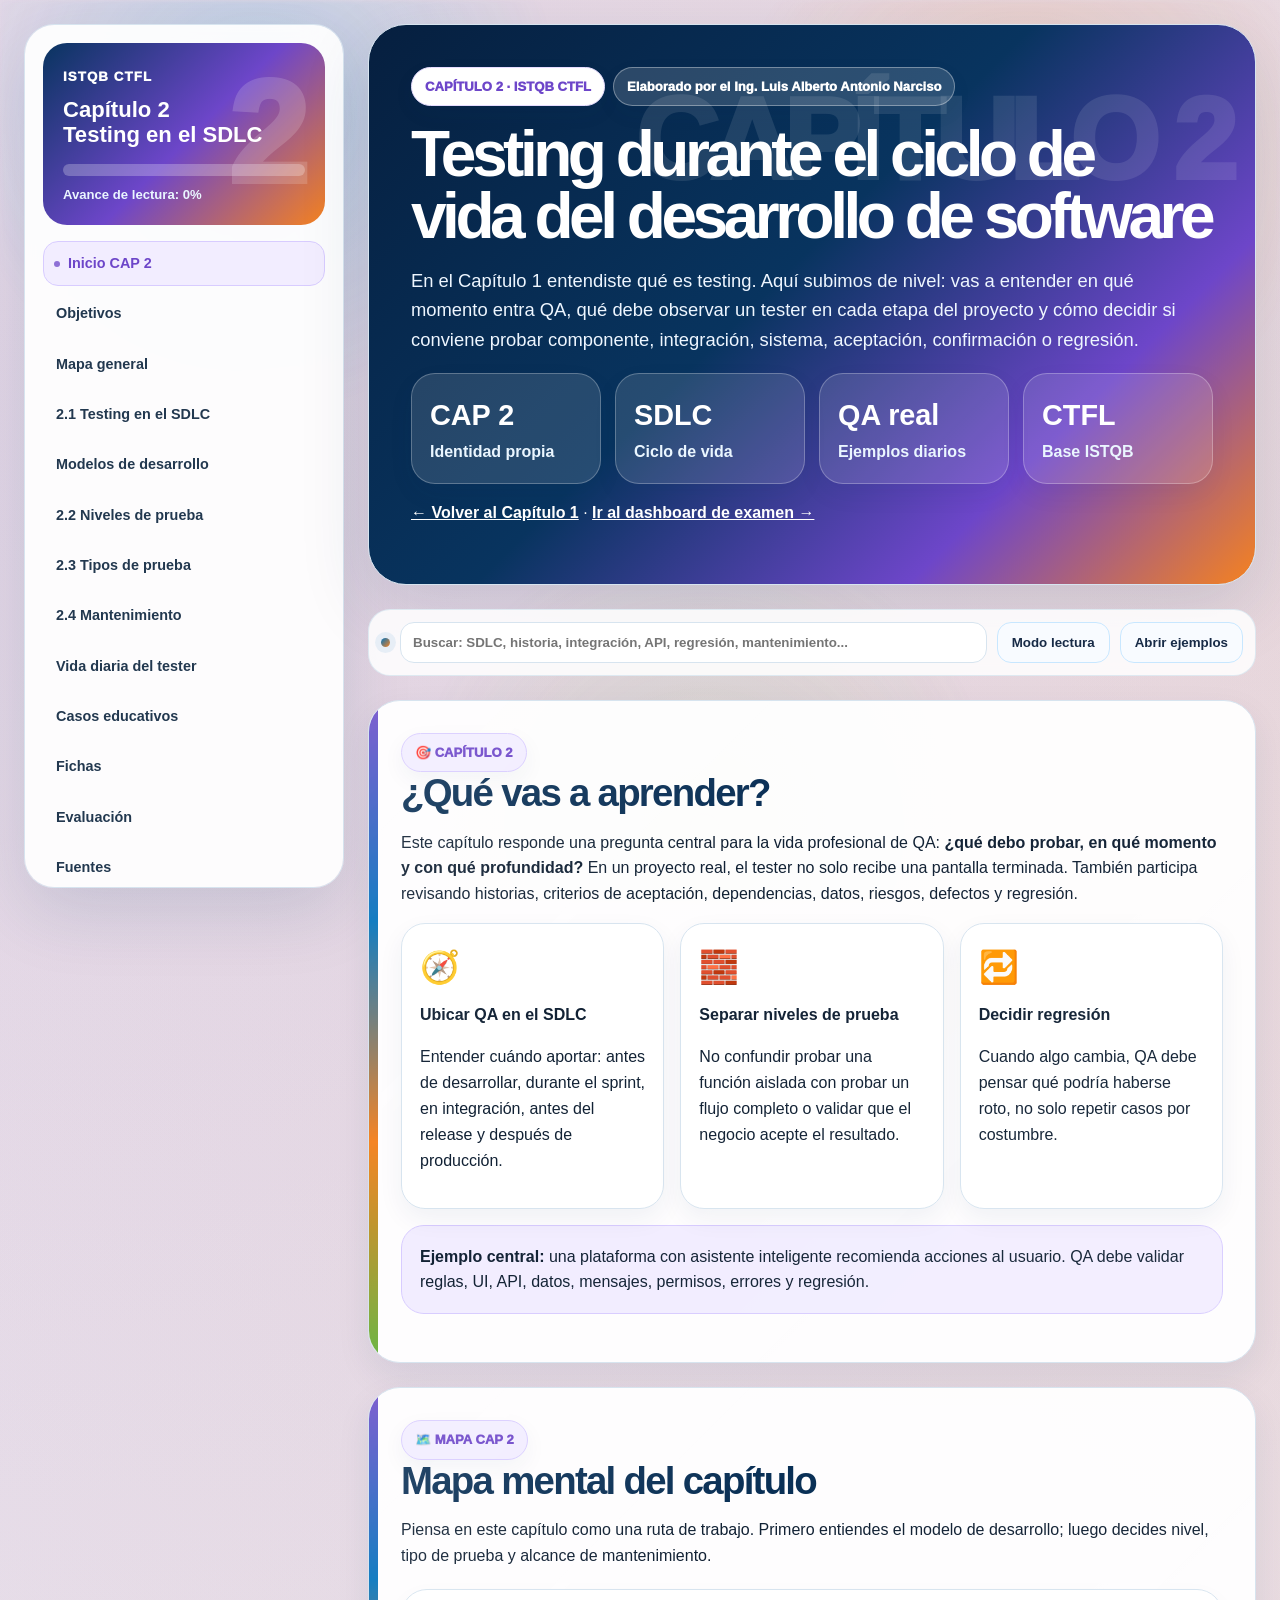
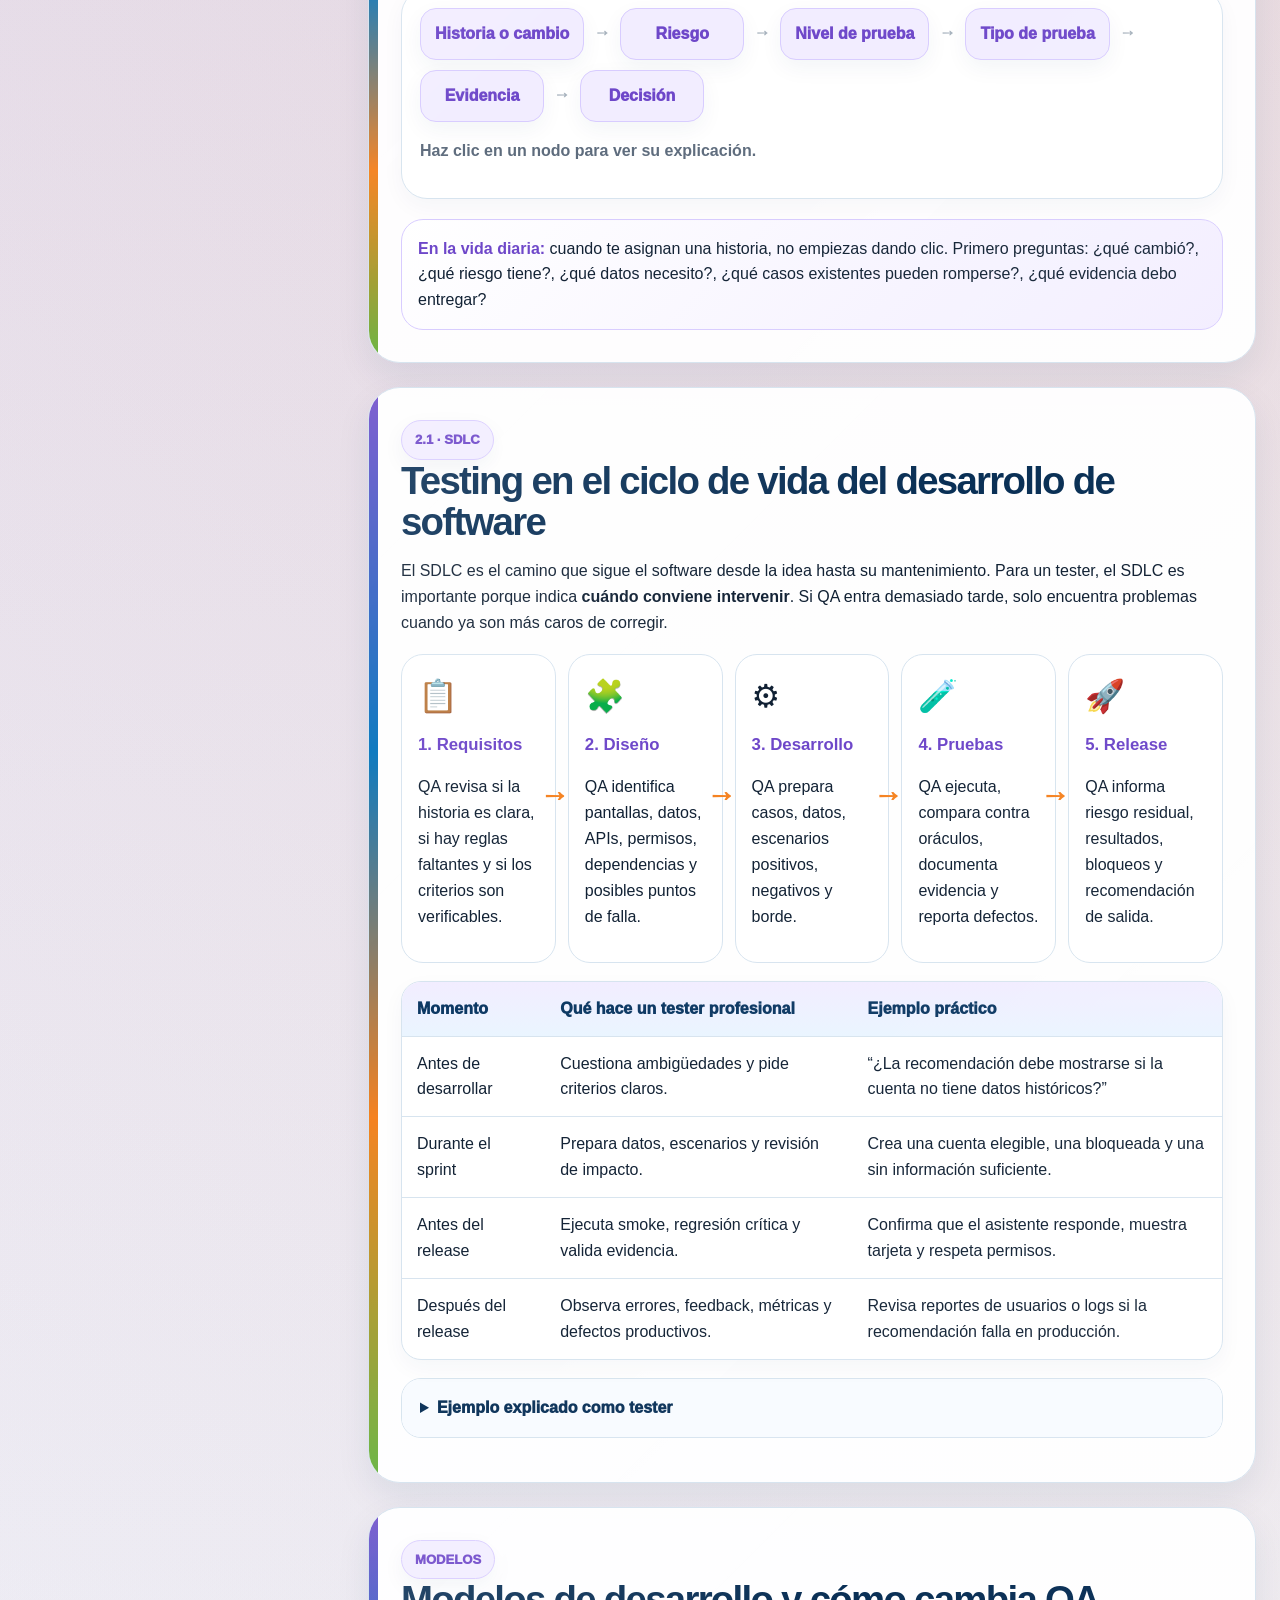
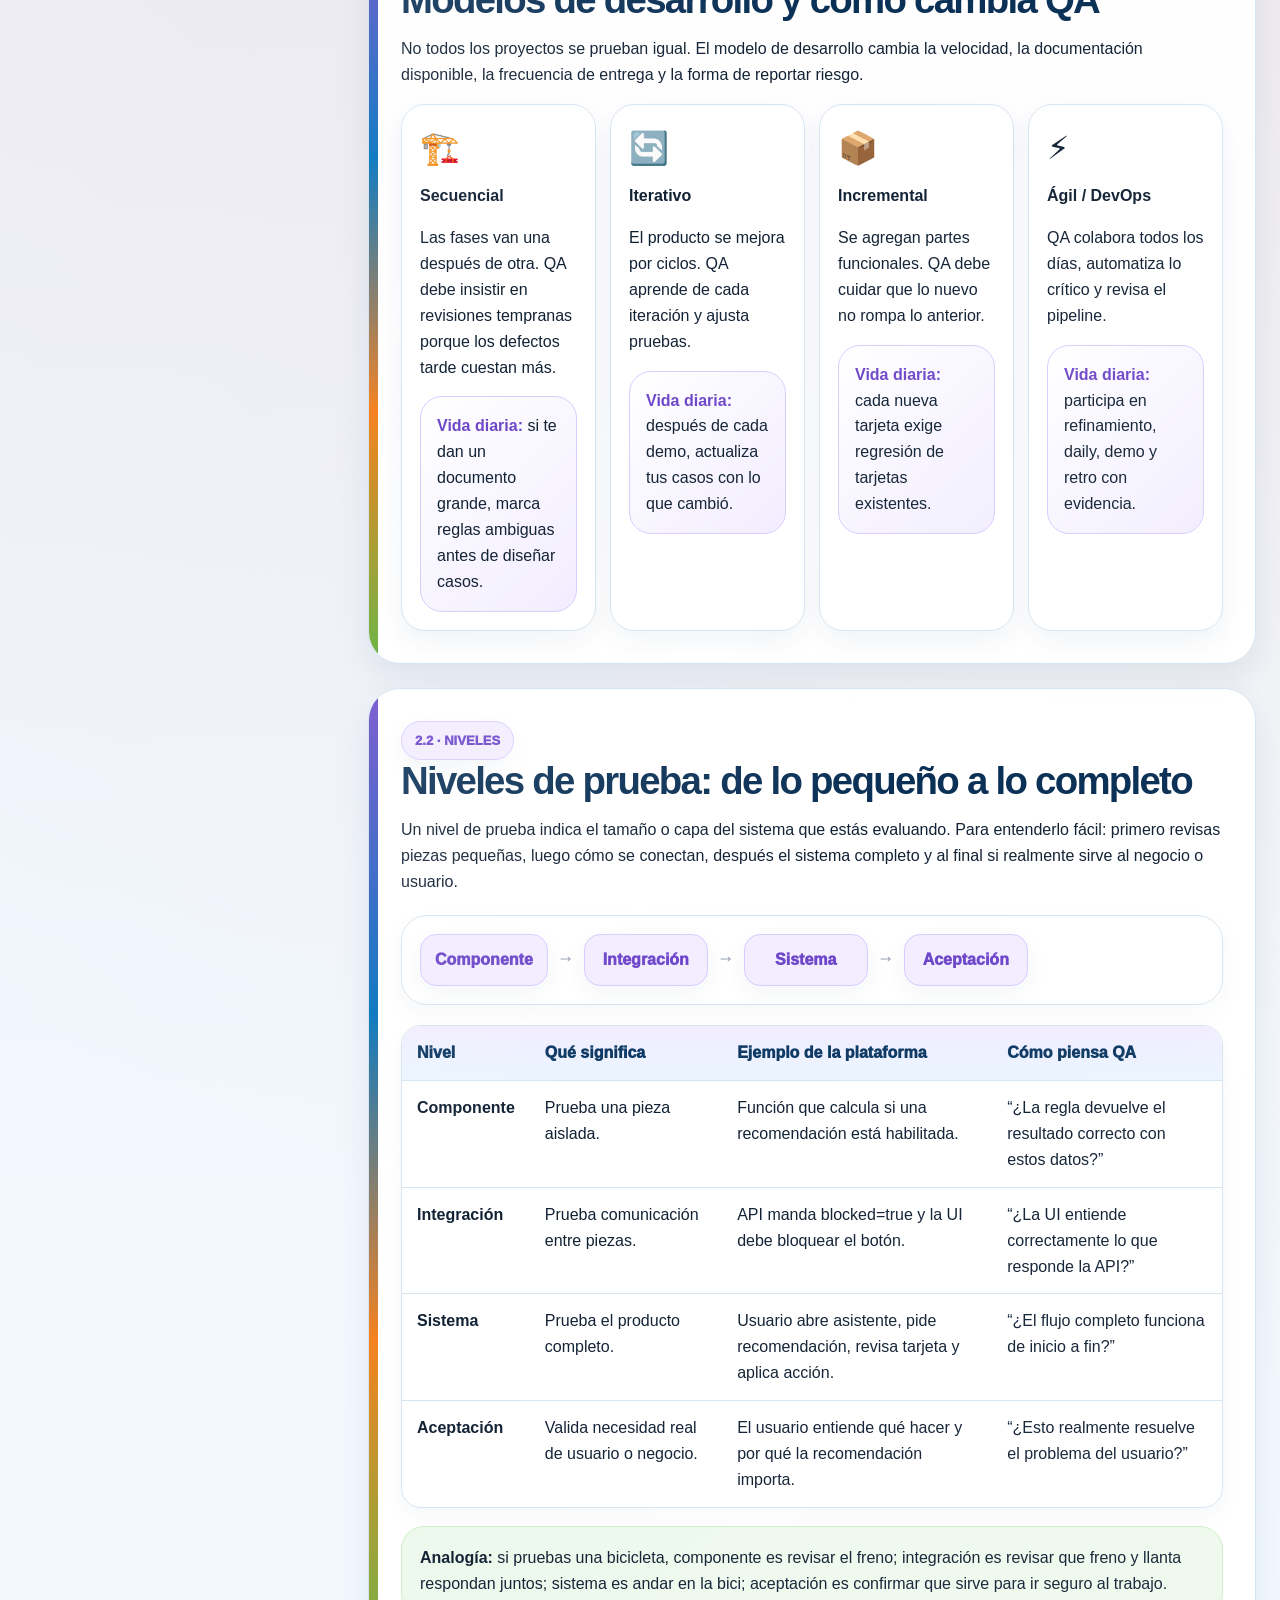
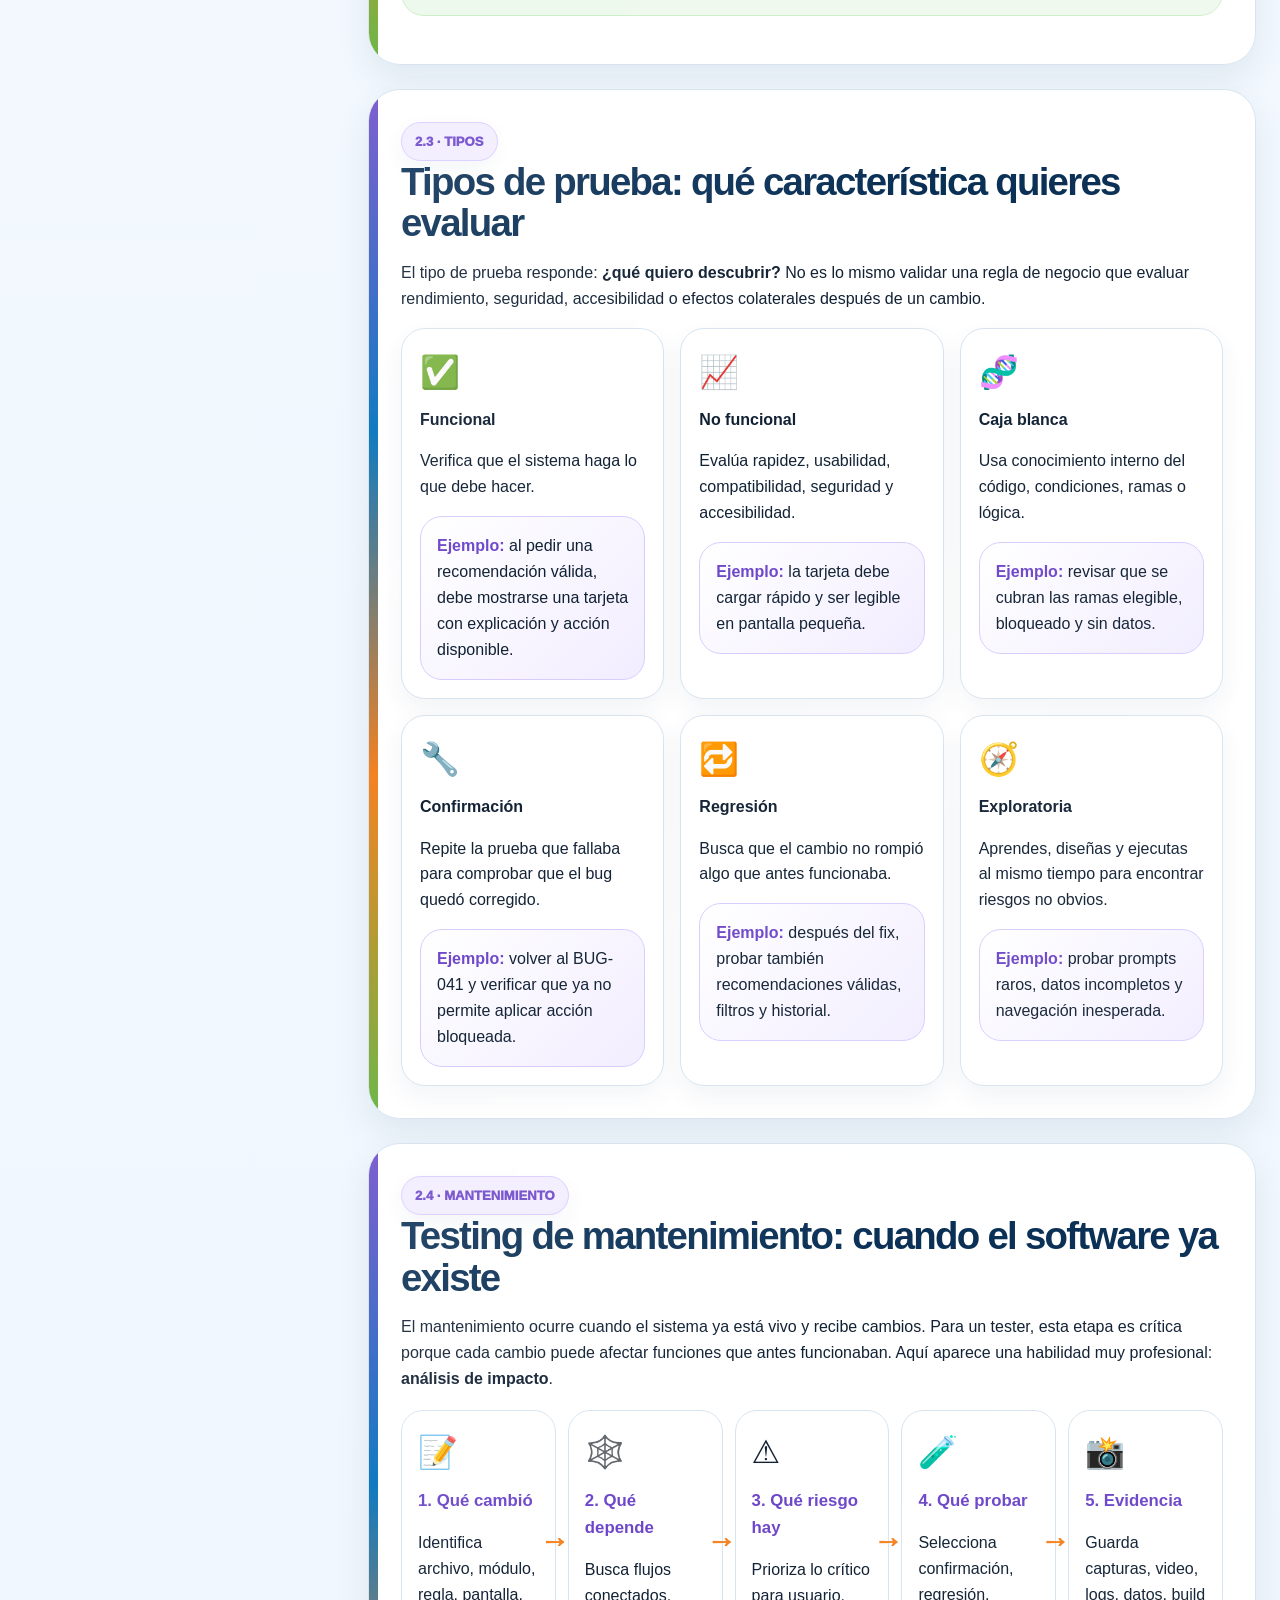
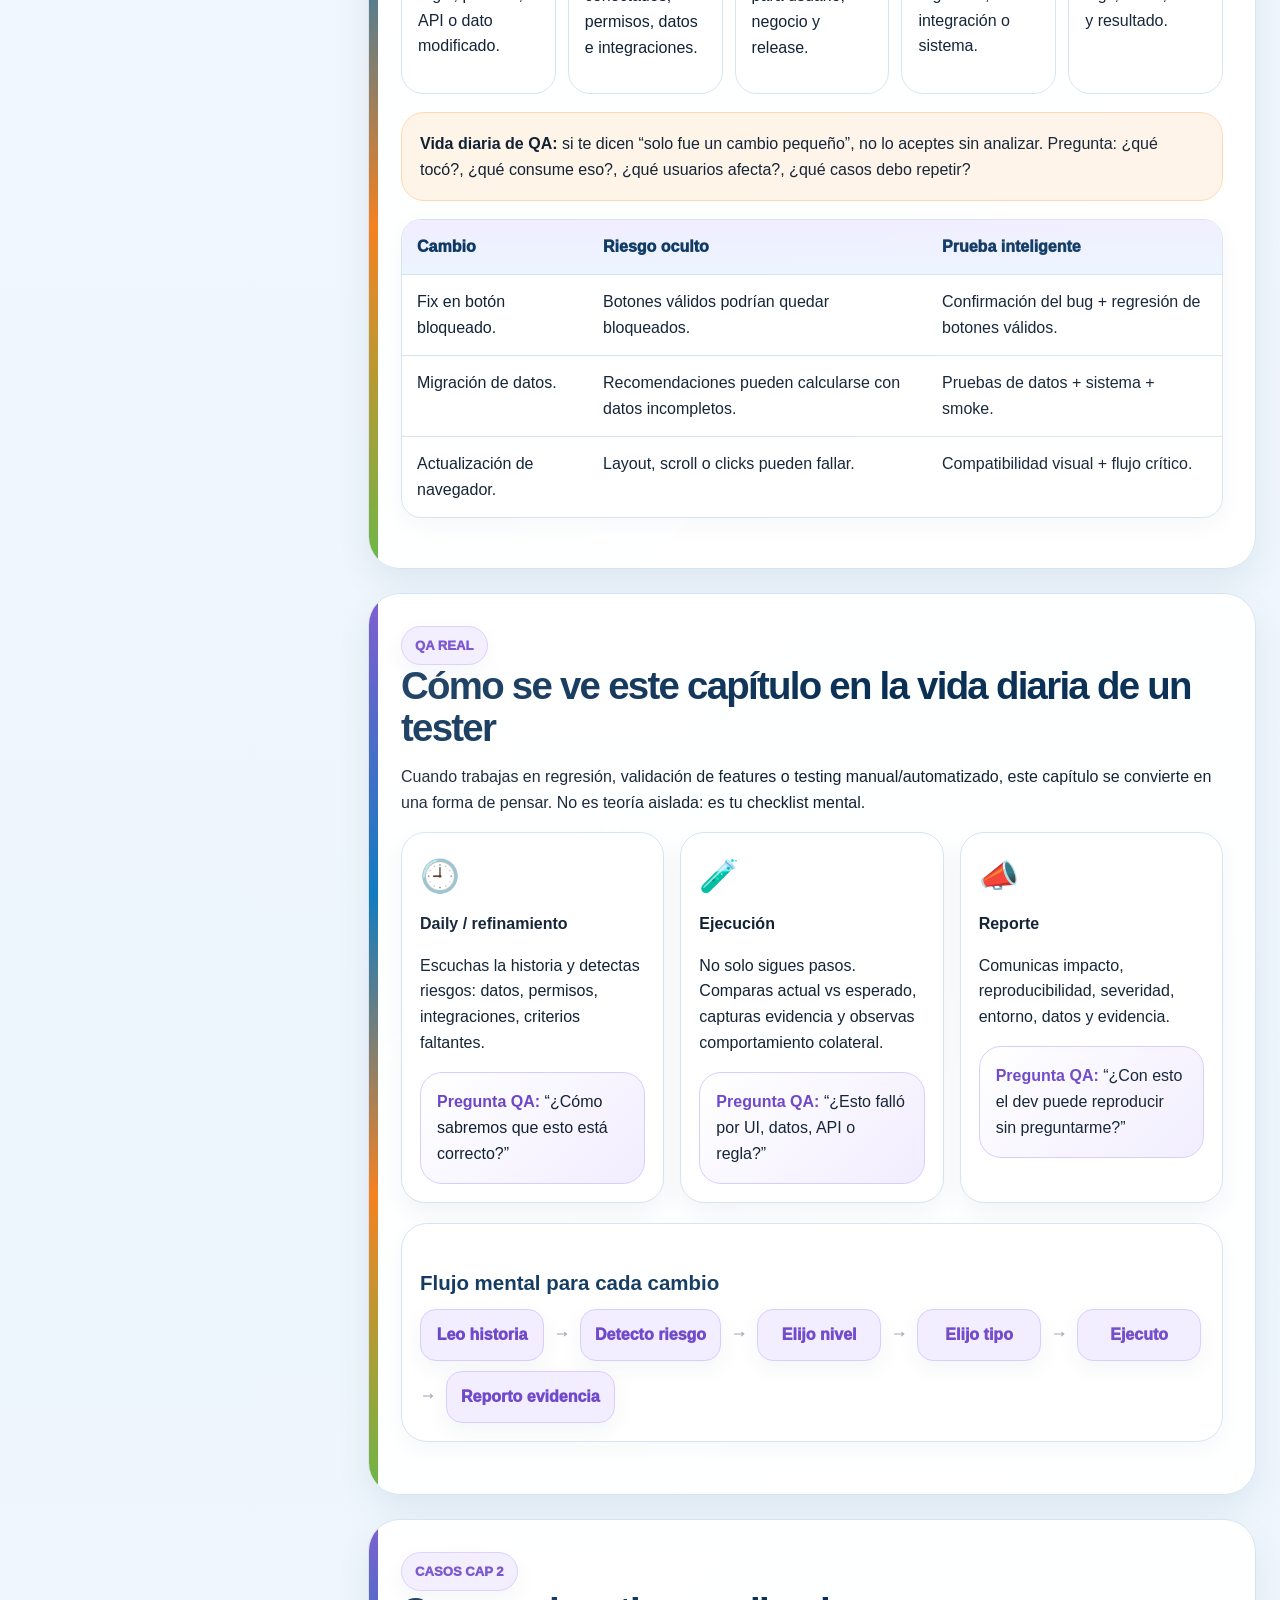
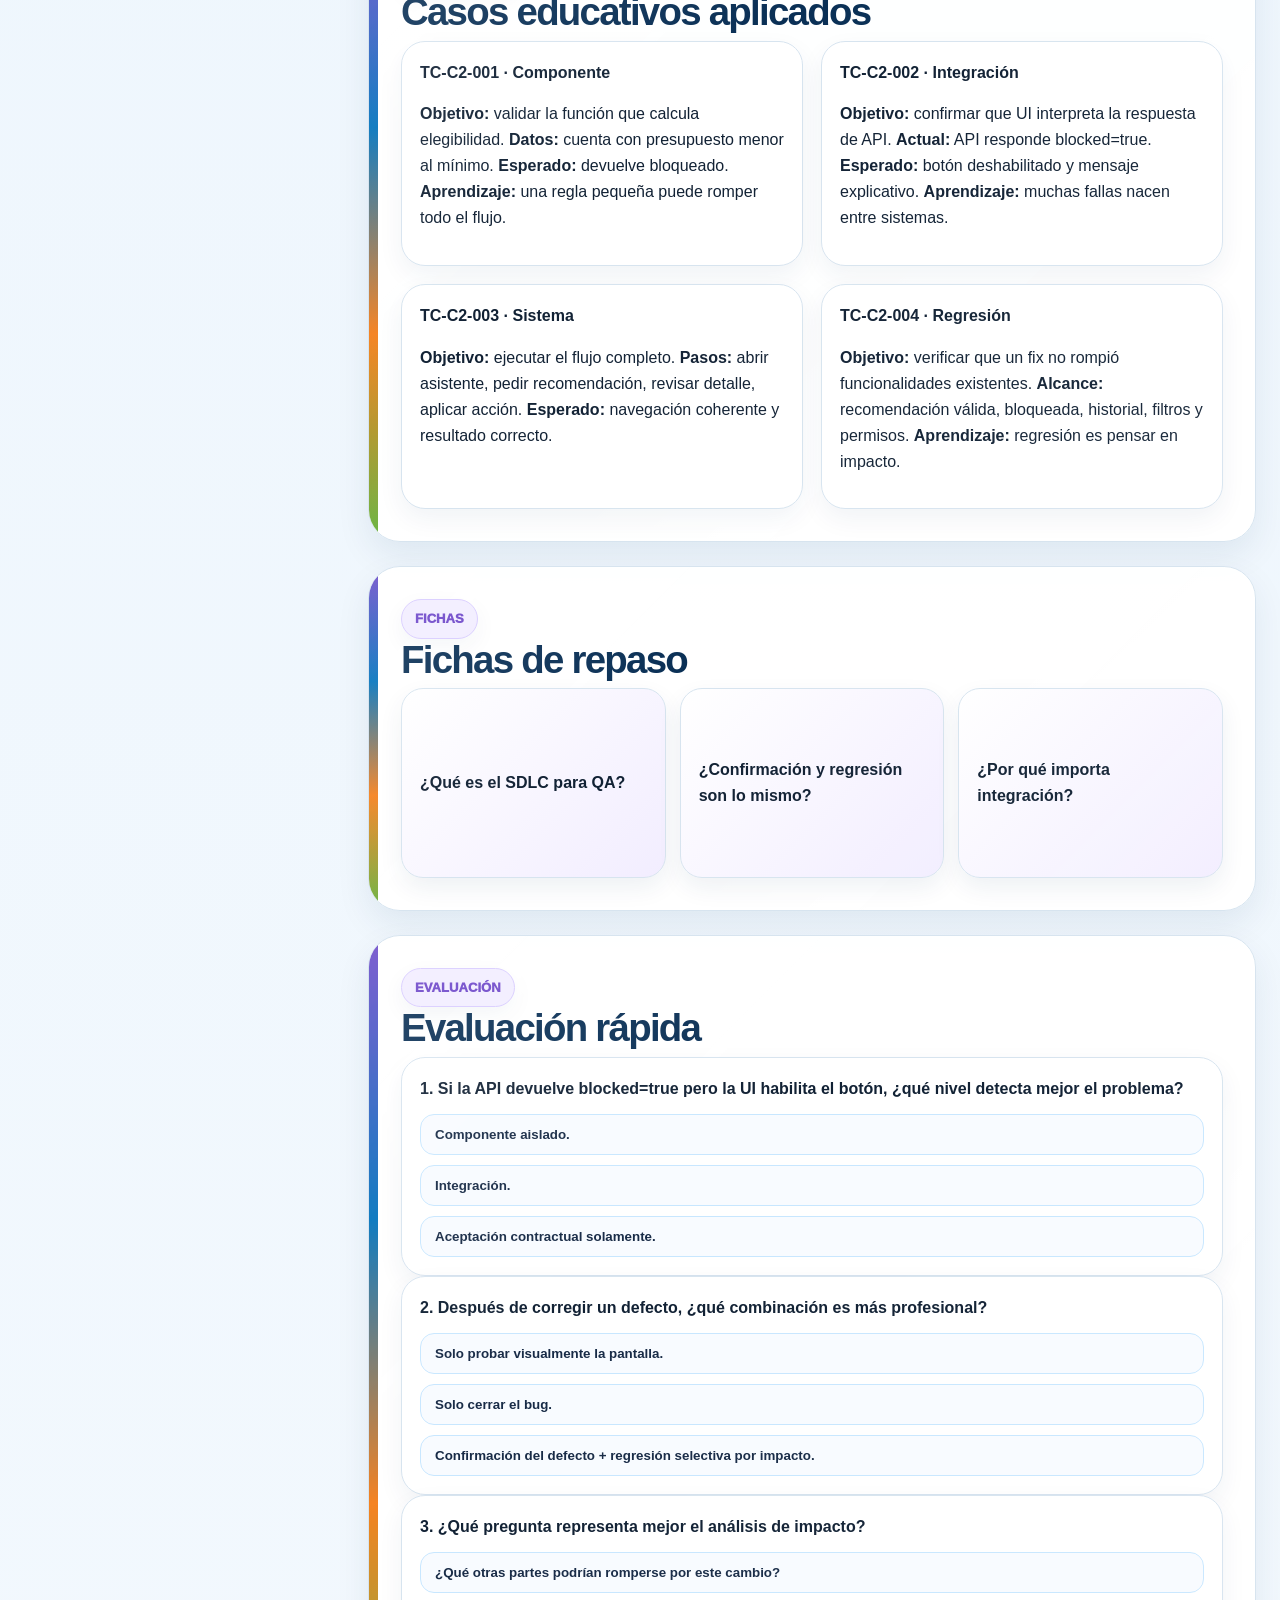
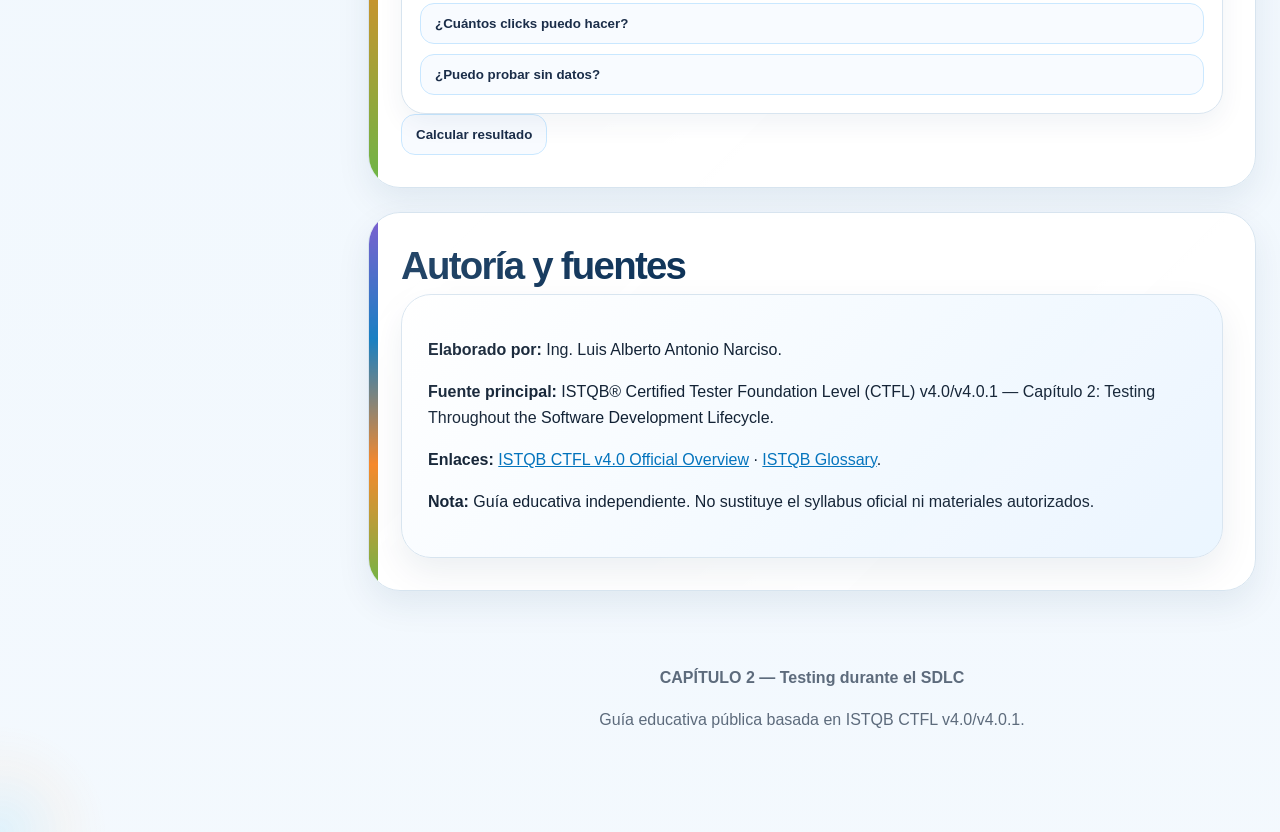
==== commit cdeed34f: "Connect Codrops UX layer to Chapter 2" ====
--- a/capitulo-2.html
+++ b/capitulo-2.html
@@ -1 +1,13 @@
-<!DOCTYPE html><html lang="es"><head><meta charset="UTF-8"/><meta name="viewport" content="width=device-width,initial-scale=1.0"/><title>ISTQB CTFL — Capítulo 2 | Testing durante el SDLC</title><meta name="description" content="Capítulo 2 ISTQB CTFL ampliado con explicación práctica para la vida diaria de un tester."/><style>:root{--navy:#08345f;--blue:#0072bc;--sky:#00a3e0;--orange:#f58220;--green:#68b545;--purple:#6d46c9;--ink:#102033;--muted:#5d6b7c;--line:#d7e4ef;--sb:#eaf5ff;--so:#fff4e8;--sg:#eef9ed;--sp:#f2edff;--shadow:0 24px 70px rgba(8,52,95,.13)}*{box-sizing:border-box}html{scroll-behavior:smooth}body{margin:0;font-family:Inter,Roboto,Arial,system-ui,sans-serif;color:var(--ink);line-height:1.62;background:radial-gradient(circle at 6% 3%,rgba(109,70,201,.16),transparent 28%),radial-gradient(circle at 94% 5%,rgba(245,130,32,.16),transparent 28%),linear-gradient(180deg,#f8fbff,#eef6fd 52%,#fbfdff)}a{color:var(--blue)}.layout{display:grid;grid-template-columns:320px minmax(0,1fr);gap:24px;max-width:1540px;margin:auto;padding:24px}aside{position:sticky;top:18px;height:calc(100vh - 36px);overflow:auto;background:rgba(255,255,255,.92);backdrop-filter:blur(18px);border:1px solid var(--line);border-radius:30px;box-shadow:var(--shadow);padding:18px}.brand{padding:20px;border-radius:24px;color:white;background:linear-gradient(135deg,var(--navy),var(--purple) 52%,var(--orange));margin-bottom:16px;position:relative;overflow:hidden}.brand:after{content:"2";position:absolute;right:18px;bottom:-26px;font-size:9rem;font-weight:1000;opacity:.16}.brand small{font-weight:950;letter-spacing:.08em;text-transform:uppercase}.brand strong{display:block;font-size:1.38rem;line-height:1.15;margin-top:8px}.progress-wrap{height:12px;background:rgba(255,255,255,.25);border-radius:999px;margin:16px 0 8px;overflow:hidden}.progress-bar{height:100%;width:0;background:linear-gradient(90deg,#fff,var(--orange),#b8e986);border-radius:999px}.progress-label{font-size:.82rem;color:#eaf6ff;font-weight:850}nav a{display:flex;text-decoration:none;color:#22384f;border:1px solid transparent;margin:5px 0;padding:10px 12px;border-radius:15px;font-size:.9rem;font-weight:850}nav a:hover,nav a.active{background:var(--sp);border-color:#d8ccff;color:var(--purple)}main{min-width:0}.hero{border:1px solid var(--line);border-radius:38px;padding:42px;box-shadow:var(--shadow);background:linear-gradient(135deg,#061f3f 0%,#08345f 46%,#6d46c9 76%,#f58220 100%);margin-bottom:24px;color:white;position:relative;overflow:hidden}.hero:before{content:"CAPÍTULO 2";position:absolute;right:28px;top:22px;font-size:clamp(3rem,9vw,8.5rem);font-weight:1000;letter-spacing:-.08em;color:rgba(255,255,255,.10)}.eyebrow,.author{display:inline-flex;padding:8px 13px;border-radius:999px;font-weight:950;font-size:.82rem;position:relative;z-index:1}.eyebrow{background:#fff;color:var(--purple);border:1px solid #e6dcff}.author{margin-left:8px;background:rgba(255,255,255,.15);border:1px solid rgba(255,255,255,.35);color:#fff}h1{font-size:clamp(2.35rem,5vw,5.5rem);line-height:.96;letter-spacing:-.07em;margin:18px 0 16px;max-width:1100px;position:relative;z-index:1}h2{font-size:clamp(1.7rem,3vw,2.55rem);line-height:1.08;letter-spacing:-.045em;margin:0 0 8px;color:#092f55}h3{font-size:1.28rem;margin:24px 0 10px;color:#123a61}.lead{font-size:1.15rem;color:#eef6ff;max-width:1040px;position:relative;z-index:1}.hero a{color:#fff}.hero-grid,.grid-4{display:grid;grid-template-columns:repeat(4,1fr);gap:14px}.grid-3{display:grid;grid-template-columns:repeat(3,1fr);gap:16px}.grid-2{display:grid;grid-template-columns:repeat(2,1fr);gap:18px}.metric,.mini-card,.q,.persona{background:#fff;border:1px solid var(--line);border-radius:24px;padding:18px;box-shadow:0 10px 26px rgba(8,52,95,.06);transition:.2s}.hero .metric{background:rgba(255,255,255,.12);border-color:rgba(255,255,255,.26);color:#fff}.metric b{font-size:1.8rem;color:var(--navy);display:block}.hero .metric b{color:#fff}.metric span,.muted{color:var(--muted);font-weight:800}.hero .metric span{color:#eaf6ff}.mini-card:hover,.persona:hover{transform:translateY(-3px);box-shadow:0 18px 34px rgba(8,52,95,.1)}section.card{background:rgba(255,255,255,.94);border:1px solid var(--line);border-radius:32px;box-shadow:0 14px 34px rgba(8,52,95,.08);padding:32px;margin:24px 0;position:relative;overflow:hidden;opacity:0;transform:translateY(22px);transition:.55s}section.card.in-view{opacity:1;transform:none}section.card:before{content:"";position:absolute;left:0;top:0;width:9px;height:100%;background:linear-gradient(180deg,var(--purple),var(--blue),var(--orange),var(--green))}.chapter-tag{display:inline-flex;align-items:center;gap:8px;background:var(--sp);color:var(--purple);border:1px solid #d8ccff;border-radius:999px;padding:8px 13px;font-weight:1000;font-size:.82rem}.callout{border:1px solid;border-radius:23px;padding:18px;margin:16px 0;background:#fff}.callout.blue{background:var(--sb);border-color:#c8e7ff}.callout.orange{background:var(--so);border-color:#ffd7b0}.callout.green{background:var(--sg);border-color:#cdeec6}.callout.purple{background:var(--sp);border-color:#d8ccff}.callout.gray{background:#f8fafc;border-color:#e2e8f0}table{width:100%;border-collapse:separate;border-spacing:0;margin:18px 0;border:1px solid var(--line);border-radius:20px;overflow:hidden;background:#fff;box-shadow:0 8px 22px rgba(8,52,95,.04)}th,td{text-align:left;vertical-align:top;padding:14px 15px;border-bottom:1px solid var(--line)}th{background:linear-gradient(180deg,#f2edff,#eaf5ff);color:#0c3863;font-weight:1000}tr:last-child td{border-bottom:0}.flow{display:flex;gap:10px;align-items:center;flex-wrap:wrap}.node{padding:12px 14px;border-radius:16px;font-weight:950;background:var(--sp);border:1px solid #d8ccff;color:var(--purple);min-width:124px;text-align:center;cursor:pointer}.node.selected{outline:3px solid var(--orange);transform:translateY(-2px)}.arrow{font-weight:1000;color:#789}.diagram{border:1px solid var(--line);border-radius:26px;background:#fff;padding:18px;margin:20px 0;overflow:auto;box-shadow:0 8px 22px rgba(8,52,95,.04)}.timeline{display:grid;grid-template-columns:repeat(5,1fr);gap:12px;margin:18px 0}.step{background:#fff;border:1px solid var(--line);border-radius:22px;padding:16px;position:relative}.step b{display:block;color:var(--purple);font-size:1.05rem}.step:after{content:"→";position:absolute;right:-14px;top:38%;font-size:1.8rem;color:var(--orange);font-weight:1000}.step:last-child:after{display:none}.icon{font-size:2rem;display:block;margin-bottom:8px}.daily{background:linear-gradient(135deg,#fff,#f2edff);border:1px solid #d8ccff;border-radius:22px;padding:16px;margin-top:12px}.daily strong{color:var(--purple)}details{background:#fff;border:1px solid var(--line);border-radius:20px;margin:12px 0;overflow:hidden}summary{cursor:pointer;padding:16px 18px;font-weight:1000;color:#0a3158;background:#f8fbff}.detail-body{padding:0 18px 18px}.flashcards{display:grid;grid-template-columns:repeat(3,1fr);gap:14px}.flip{perspective:1000px;min-height:190px;cursor:pointer}.flip-inner{position:relative;width:100%;min-height:190px;transition:transform .55s;transform-style:preserve-3d}.flip.flipped .flip-inner{transform:rotateY(180deg)}.flip-front,.flip-back{position:absolute;inset:0;backface-visibility:hidden;border-radius:22px;border:1px solid var(--line);padding:18px;display:flex;flex-direction:column;justify-content:center;background:#fff;box-shadow:0 10px 24px rgba(8,52,95,.07)}.flip-front{background:linear-gradient(135deg,#fff,#f2edff)}.flip-back{transform:rotateY(180deg);background:linear-gradient(135deg,#eef9ed,#fff)}button,.answer{border:1px solid #c8e7ff;background:#f8fbff;color:#172a46;border-radius:14px;padding:12px 14px;cursor:pointer;text-align:left;font-weight:850;transition:.15s}.answer.correct{background:#dcfce7;border-color:#86efac;color:#166534}.answer.wrong{background:#fee2e2;border-color:#fca5a5;color:#991b1b}.answers{display:grid;gap:10px;margin-top:12px}.scorebox{font-weight:950;padding:16px;border-radius:18px;background:var(--sg);border:1px solid #cdeec6;display:none;margin-top:14px}.study-tools{position:sticky;top:0;z-index:20;display:flex;gap:10px;flex-wrap:wrap;align-items:center;background:rgba(255,255,255,.86);backdrop-filter:blur(16px);border:1px solid var(--line);border-radius:22px;padding:12px;margin-bottom:18px}.study-tools input{flex:1;min-width:220px;border:1px solid var(--line);border-radius:14px;padding:12px;font-weight:750}.highlight{background:#fff3cd;outline:2px solid #ffd66b}.sources{background:linear-gradient(135deg,#fff,#eaf5ff);border:1px solid var(--line);border-radius:30px;padding:26px;box-shadow:0 14px 34px rgba(8,52,95,.08)}.footer{text-align:center;color:var(--muted);padding:34px 20px 60px}@media(max-width:1050px){.layout{grid-template-columns:1fr;padding:14px}aside{position:relative;top:auto;height:auto}.hero{padding:30px}.hero-grid,.grid-4,.grid-3,.grid-2,.flashcards,.timeline{grid-template-columns:1fr}.step:after{display:none}.author{margin-left:0;margin-top:8px}}</style></head><body><div class="layout"><aside><div class="brand"><small>ISTQB CTFL</small><strong>Capítulo 2<br>Testing en el SDLC</strong><div class="progress-wrap"><div class="progress-bar" id="progressBar"></div></div><div class="progress-label" id="progressLabel">Avance de lectura: 0%</div></div><nav id="nav"><a href="#inicio">Inicio CAP 2</a><a href="#objetivos">Objetivos</a><a href="#mapa">Mapa general</a><a href="#sdlc">2.1 Testing en el SDLC</a><a href="#modelos">Modelos de desarrollo</a><a href="#niveles">2.2 Niveles de prueba</a><a href="#tipos">2.3 Tipos de prueba</a><a href="#mantenimiento">2.4 Mantenimiento</a><a href="#tester">Vida diaria del tester</a><a href="#casos">Casos educativos</a><a href="#flashcards">Fichas</a><a href="#quiz">Evaluación</a><a href="#fuentes">Fuentes</a></nav></aside><main><header class="hero" id="inicio"><span class="eyebrow">CAPÍTULO 2 · ISTQB CTFL</span><span class="author">Elaborado por el Ing. Luis Alberto Antonio Narciso</span><h1>Testing durante el ciclo de vida del desarrollo de software</h1><p class="lead">En el Capítulo 1 entendiste qué es testing. Aquí subimos de nivel: vas a entender en qué momento entra QA, qué debe observar un tester en cada etapa del proyecto y cómo decidir si conviene probar componente, integración, sistema, aceptación, confirmación o regresión.</p><div class="hero-grid"><div class="metric"><b>CAP 2</b><span>Identidad propia</span></div><div class="metric"><b>SDLC</b><span>Ciclo de vida</span></div><div class="metric"><b>QA real</b><span>Ejemplos diarios</span></div><div class="metric"><b>CTFL</b><span>Base ISTQB</span></div></div><p><a href="index.html"><strong>← Volver al Capítulo 1</strong></a> · <a href="exam.html"><strong>Ir al dashboard de examen →</strong></a></p></header><div class="study-tools"><input id="search" placeholder="Buscar: SDLC, historia, integración, API, regresión, mantenimiento..."><button id="focus">Modo lectura</button><button id="openAll">Abrir ejemplos</button></div><section class="card" id="objetivos"><span class="chapter-tag">🎯 CAPÍTULO 2</span><h2>¿Qué vas a aprender?</h2><p>Este capítulo responde una pregunta central para la vida profesional de QA: <strong>¿qué debo probar, en qué momento y con qué profundidad?</strong> En un proyecto real, el tester no solo recibe una pantalla terminada. También participa revisando historias, criterios de aceptación, dependencias, datos, riesgos, defectos y regresión.</p><div class="grid-3"><div class="mini-card"><span class="icon">🧭</span><strong>Ubicar QA en el SDLC</strong><p>Entender cuándo aportar: antes de desarrollar, durante el sprint, en integración, antes del release y después de producción.</p></div><div class="mini-card"><span class="icon">🧱</span><strong>Separar niveles de prueba</strong><p>No confundir probar una función aislada con probar un flujo completo o validar que el negocio acepte el resultado.</p></div><div class="mini-card"><span class="icon">🔁</span><strong>Decidir regresión</strong><p>Cuando algo cambia, QA debe pensar qué podría haberse roto, no solo repetir casos por costumbre.</p></div></div><div class="callout purple"><strong>Ejemplo central:</strong> una plataforma con asistente inteligente recomienda acciones al usuario. QA debe validar reglas, UI, API, datos, mensajes, permisos, errores y regresión.</div></section><section class="card" id="mapa"><span class="chapter-tag">🗺️ MAPA CAP 2</span><h2>Mapa mental del capítulo</h2><p>Piensa en este capítulo como una ruta de trabajo. Primero entiendes el modelo de desarrollo; luego decides nivel, tipo de prueba y alcance de mantenimiento.</p><div class="diagram"><div class="flow"><div class="node">Historia o cambio</div><div class="arrow">→</div><div class="node">Riesgo</div><div class="arrow">→</div><div class="node">Nivel de prueba</div><div class="arrow">→</div><div class="node">Tipo de prueba</div><div class="arrow">→</div><div class="node">Evidencia</div><div class="arrow">→</div><div class="node">Decisión</div></div><p class="muted" id="nodeHelp">Haz clic en un nodo para ver su explicación.</p></div><div class="daily"><strong>En la vida diaria:</strong> cuando te asignan una historia, no empiezas dando clic. Primero preguntas: ¿qué cambió?, ¿qué riesgo tiene?, ¿qué datos necesito?, ¿qué casos existentes pueden romperse?, ¿qué evidencia debo entregar?</div></section><section class="card" id="sdlc"><span class="chapter-tag">2.1 · SDLC</span><h2>Testing en el ciclo de vida del desarrollo de software</h2><p>El SDLC es el camino que sigue el software desde la idea hasta su mantenimiento. Para un tester, el SDLC es importante porque indica <strong>cuándo conviene intervenir</strong>. Si QA entra demasiado tarde, solo encuentra problemas cuando ya son más caros de corregir.</p><div class="timeline"><div class="step"><span class="icon">📋</span><b>1. Requisitos</b><p>QA revisa si la historia es clara, si hay reglas faltantes y si los criterios son verificables.</p></div><div class="step"><span class="icon">🧩</span><b>2. Diseño</b><p>QA identifica pantallas, datos, APIs, permisos, dependencias y posibles puntos de falla.</p></div><div class="step"><span class="icon">⚙️</span><b>3. Desarrollo</b><p>QA prepara casos, datos, escenarios positivos, negativos y borde.</p></div><div class="step"><span class="icon">🧪</span><b>4. Pruebas</b><p>QA ejecuta, compara contra oráculos, documenta evidencia y reporta defectos.</p></div><div class="step"><span class="icon">🚀</span><b>5. Release</b><p>QA informa riesgo residual, resultados, bloqueos y recomendación de salida.</p></div></div><table><thead><tr><th>Momento</th><th>Qué hace un tester profesional</th><th>Ejemplo práctico</th></tr></thead><tbody><tr><td>Antes de desarrollar</td><td>Cuestiona ambigüedades y pide criterios claros.</td><td>“¿La recomendación debe mostrarse si la cuenta no tiene datos históricos?”</td></tr><tr><td>Durante el sprint</td><td>Prepara datos, escenarios y revisión de impacto.</td><td>Crea una cuenta elegible, una bloqueada y una sin información suficiente.</td></tr><tr><td>Antes del release</td><td>Ejecuta smoke, regresión crítica y valida evidencia.</td><td>Confirma que el asistente responde, muestra tarjeta y respeta permisos.</td></tr><tr><td>Después del release</td><td>Observa errores, feedback, métricas y defectos productivos.</td><td>Revisa reportes de usuarios o logs si la recomendación falla en producción.</td></tr></tbody></table><details><summary>Ejemplo explicado como tester</summary><div class="detail-body"><p>Supón que un desarrollador cambia la regla que habilita una recomendación. Un tester principiante solo prueba el botón. Un tester profesional revisa la regla, los datos, el mensaje visible, la API, la UI, el caso negativo, el caso borde y la regresión de recomendaciones similares.</p></div></details></section><section class="card" id="modelos"><span class="chapter-tag">MODELOS</span><h2>Modelos de desarrollo y cómo cambia QA</h2><p>No todos los proyectos se prueban igual. El modelo de desarrollo cambia la velocidad, la documentación disponible, la frecuencia de entrega y la forma de reportar riesgo.</p><div class="grid-4"><div class="mini-card"><span class="icon">🏗️</span><strong>Secuencial</strong><p>Las fases van una después de otra. QA debe insistir en revisiones tempranas porque los defectos tarde cuestan más.</p><div class="daily"><strong>Vida diaria:</strong> si te dan un documento grande, marca reglas ambiguas antes de diseñar casos.</div></div><div class="mini-card"><span class="icon">🔄</span><strong>Iterativo</strong><p>El producto se mejora por ciclos. QA aprende de cada iteración y ajusta pruebas.</p><div class="daily"><strong>Vida diaria:</strong> después de cada demo, actualiza tus casos con lo que cambió.</div></div><div class="mini-card"><span class="icon">📦</span><strong>Incremental</strong><p>Se agregan partes funcionales. QA debe cuidar que lo nuevo no rompa lo anterior.</p><div class="daily"><strong>Vida diaria:</strong> cada nueva tarjeta exige regresión de tarjetas existentes.</div></div><div class="mini-card"><span class="icon">⚡</span><strong>Ágil / DevOps</strong><p>QA colabora todos los días, automatiza lo crítico y revisa el pipeline.</p><div class="daily"><strong>Vida diaria:</strong> participa en refinamiento, daily, demo y retro con evidencia.</div></div></div></section><section class="card" id="niveles"><span class="chapter-tag">2.2 · NIVELES</span><h2>Niveles de prueba: de lo pequeño a lo completo</h2><p>Un nivel de prueba indica el tamaño o capa del sistema que estás evaluando. Para entenderlo fácil: primero revisas piezas pequeñas, luego cómo se conectan, después el sistema completo y al final si realmente sirve al negocio o usuario.</p><div class="diagram"><div class="flow"><div class="node">Componente</div><div class="arrow">→</div><div class="node">Integración</div><div class="arrow">→</div><div class="node">Sistema</div><div class="arrow">→</div><div class="node">Aceptación</div></div></div><table><thead><tr><th>Nivel</th><th>Qué significa</th><th>Ejemplo de la plataforma</th><th>Cómo piensa QA</th></tr></thead><tbody><tr><td><strong>Componente</strong></td><td>Prueba una pieza aislada.</td><td>Función que calcula si una recomendación está habilitada.</td><td>“¿La regla devuelve el resultado correcto con estos datos?”</td></tr><tr><td><strong>Integración</strong></td><td>Prueba comunicación entre piezas.</td><td>API manda blocked=true y la UI debe bloquear el botón.</td><td>“¿La UI entiende correctamente lo que responde la API?”</td></tr><tr><td><strong>Sistema</strong></td><td>Prueba el producto completo.</td><td>Usuario abre asistente, pide recomendación, revisa tarjeta y aplica acción.</td><td>“¿El flujo completo funciona de inicio a fin?”</td></tr><tr><td><strong>Aceptación</strong></td><td>Valida necesidad real de usuario o negocio.</td><td>El usuario entiende qué hacer y por qué la recomendación importa.</td><td>“¿Esto realmente resuelve el problema del usuario?”</td></tr></tbody></table><div class="callout green"><strong>Analogía:</strong> si pruebas una bicicleta, componente es revisar el freno; integración es revisar que freno y llanta respondan juntos; sistema es andar en la bici; aceptación es confirmar que sirve para ir seguro al trabajo.</div></section><section class="card" id="tipos"><span class="chapter-tag">2.3 · TIPOS</span><h2>Tipos de prueba: qué característica quieres evaluar</h2><p>El tipo de prueba responde: <strong>¿qué quiero descubrir?</strong> No es lo mismo validar una regla de negocio que evaluar rendimiento, seguridad, accesibilidad o efectos colaterales después de un cambio.</p><div class="grid-3"><div class="mini-card"><span class="icon">✅</span><strong>Funcional</strong><p>Verifica que el sistema haga lo que debe hacer.</p><div class="daily"><strong>Ejemplo:</strong> al pedir una recomendación válida, debe mostrarse una tarjeta con explicación y acción disponible.</div></div><div class="mini-card"><span class="icon">📈</span><strong>No funcional</strong><p>Evalúa rapidez, usabilidad, compatibilidad, seguridad y accesibilidad.</p><div class="daily"><strong>Ejemplo:</strong> la tarjeta debe cargar rápido y ser legible en pantalla pequeña.</div></div><div class="mini-card"><span class="icon">🧬</span><strong>Caja blanca</strong><p>Usa conocimiento interno del código, condiciones, ramas o lógica.</p><div class="daily"><strong>Ejemplo:</strong> revisar que se cubran las ramas elegible, bloqueado y sin datos.</div></div><div class="mini-card"><span class="icon">🔧</span><strong>Confirmación</strong><p>Repite la prueba que fallaba para comprobar que el bug quedó corregido.</p><div class="daily"><strong>Ejemplo:</strong> volver al BUG-041 y verificar que ya no permite aplicar acción bloqueada.</div></div><div class="mini-card"><span class="icon">🔁</span><strong>Regresión</strong><p>Busca que el cambio no rompió algo que antes funcionaba.</p><div class="daily"><strong>Ejemplo:</strong> después del fix, probar también recomendaciones válidas, filtros y historial.</div></div><div class="mini-card"><span class="icon">🧭</span><strong>Exploratoria</strong><p>Aprendes, diseñas y ejecutas al mismo tiempo para encontrar riesgos no obvios.</p><div class="daily"><strong>Ejemplo:</strong> probar prompts raros, datos incompletos y navegación inesperada.</div></div></div></section><section class="card" id="mantenimiento"><span class="chapter-tag">2.4 · MANTENIMIENTO</span><h2>Testing de mantenimiento: cuando el software ya existe</h2><p>El mantenimiento ocurre cuando el sistema ya está vivo y recibe cambios. Para un tester, esta etapa es crítica porque cada cambio puede afectar funciones que antes funcionaban. Aquí aparece una habilidad muy profesional: <strong>análisis de impacto</strong>.</p><div class="timeline"><div class="step"><span class="icon">📝</span><b>1. Qué cambió</b><p>Identifica archivo, módulo, regla, pantalla, API o dato modificado.</p></div><div class="step"><span class="icon">🕸️</span><b>2. Qué depende</b><p>Busca flujos conectados, permisos, datos e integraciones.</p></div><div class="step"><span class="icon">⚠️</span><b>3. Qué riesgo hay</b><p>Prioriza lo crítico para usuario, negocio y release.</p></div><div class="step"><span class="icon">🧪</span><b>4. Qué probar</b><p>Selecciona confirmación, regresión, integración o sistema.</p></div><div class="step"><span class="icon">📸</span><b>5. Evidencia</b><p>Guarda capturas, video, logs, datos, build y resultado.</p></div></div><div class="callout orange"><strong>Vida diaria de QA:</strong> si te dicen “solo fue un cambio pequeño”, no lo aceptes sin analizar. Pregunta: ¿qué tocó?, ¿qué consume eso?, ¿qué usuarios afecta?, ¿qué casos debo repetir?</div><table><thead><tr><th>Cambio</th><th>Riesgo oculto</th><th>Prueba inteligente</th></tr></thead><tbody><tr><td>Fix en botón bloqueado.</td><td>Botones válidos podrían quedar bloqueados.</td><td>Confirmación del bug + regresión de botones válidos.</td></tr><tr><td>Migración de datos.</td><td>Recomendaciones pueden calcularse con datos incompletos.</td><td>Pruebas de datos + sistema + smoke.</td></tr><tr><td>Actualización de navegador.</td><td>Layout, scroll o clicks pueden fallar.</td><td>Compatibilidad visual + flujo crítico.</td></tr></tbody></table></section><section class="card" id="tester"><span class="chapter-tag">QA REAL</span><h2>Cómo se ve este capítulo en la vida diaria de un tester</h2><p>Cuando trabajas en regresión, validación de features o testing manual/automatizado, este capítulo se convierte en una forma de pensar. No es teoría aislada: es tu checklist mental.</p><div class="grid-3"><div class="persona"><span class="icon">🕘</span><strong>Daily / refinamiento</strong><p>Escuchas la historia y detectas riesgos: datos, permisos, integraciones, criterios faltantes.</p><div class="daily"><strong>Pregunta QA:</strong> “¿Cómo sabremos que esto está correcto?”</div></div><div class="persona"><span class="icon">🧪</span><strong>Ejecución</strong><p>No solo sigues pasos. Comparas actual vs esperado, capturas evidencia y observas comportamiento colateral.</p><div class="daily"><strong>Pregunta QA:</strong> “¿Esto falló por UI, datos, API o regla?”</div></div><div class="persona"><span class="icon">📣</span><strong>Reporte</strong><p>Comunicas impacto, reproducibilidad, severidad, entorno, datos y evidencia.</p><div class="daily"><strong>Pregunta QA:</strong> “¿Con esto el dev puede reproducir sin preguntarme?”</div></div></div><div class="diagram"><h3>Flujo mental para cada cambio</h3><div class="flow"><div class="node">Leo historia</div><div class="arrow">→</div><div class="node">Detecto riesgo</div><div class="arrow">→</div><div class="node">Elijo nivel</div><div class="arrow">→</div><div class="node">Elijo tipo</div><div class="arrow">→</div><div class="node">Ejecuto</div><div class="arrow">→</div><div class="node">Reporto evidencia</div></div></div></section><section class="card" id="casos"><span class="chapter-tag">CASOS CAP 2</span><h2>Casos educativos aplicados</h2><div class="grid-2"><div class="mini-card"><strong>TC-C2-001 · Componente</strong><p><strong>Objetivo:</strong> validar la función que calcula elegibilidad. <strong>Datos:</strong> cuenta con presupuesto menor al mínimo. <strong>Esperado:</strong> devuelve bloqueado. <strong>Aprendizaje:</strong> una regla pequeña puede romper todo el flujo.</p></div><div class="mini-card"><strong>TC-C2-002 · Integración</strong><p><strong>Objetivo:</strong> confirmar que UI interpreta la respuesta de API. <strong>Actual:</strong> API responde blocked=true. <strong>Esperado:</strong> botón deshabilitado y mensaje explicativo. <strong>Aprendizaje:</strong> muchas fallas nacen entre sistemas.</p></div><div class="mini-card"><strong>TC-C2-003 · Sistema</strong><p><strong>Objetivo:</strong> ejecutar el flujo completo. <strong>Pasos:</strong> abrir asistente, pedir recomendación, revisar detalle, aplicar acción. <strong>Esperado:</strong> navegación coherente y resultado correcto.</p></div><div class="mini-card"><strong>TC-C2-004 · Regresión</strong><p><strong>Objetivo:</strong> verificar que un fix no rompió funcionalidades existentes. <strong>Alcance:</strong> recomendación válida, bloqueada, historial, filtros y permisos. <strong>Aprendizaje:</strong> regresión es pensar en impacto.</p></div></div></section><section class="card" id="flashcards"><span class="chapter-tag">FICHAS</span><h2>Fichas de repaso</h2><div class="flashcards"><div class="flip"><div class="flip-inner"><div class="flip-front"><strong>¿Qué es el SDLC para QA?</strong></div><div class="flip-back"><p>Es el mapa para saber cuándo participar: requisitos, diseño, desarrollo, pruebas, release y mantenimiento.</p></div></div></div><div class="flip"><div class="flip-inner"><div class="flip-front"><strong>¿Confirmación y regresión son lo mismo?</strong></div><div class="flip-back"><p>No. Confirmación verifica un bug corregido. Regresión busca efectos colaterales en cosas que antes funcionaban.</p></div></div></div><div class="flip"><div class="flip-inner"><div class="flip-front"><strong>¿Por qué importa integración?</strong></div><div class="flip-back"><p>Porque muchos defectos aparecen cuando UI, API, datos y reglas se conectan.</p></div></div></div></div></section><section class="card" id="quiz"><span class="chapter-tag">EVALUACIÓN</span><h2>Evaluación rápida</h2><div class="q" data-correct="b"><strong>1. Si la API devuelve blocked=true pero la UI habilita el botón, ¿qué nivel detecta mejor el problema?</strong><div class="answers"><button class="answer" data-option="a">Componente aislado.</button><button class="answer" data-option="b">Integración.</button><button class="answer" data-option="c">Aceptación contractual solamente.</button></div></div><div class="q" data-correct="c"><strong>2. Después de corregir un defecto, ¿qué combinación es más profesional?</strong><div class="answers"><button class="answer" data-option="a">Solo probar visualmente la pantalla.</button><button class="answer" data-option="b">Solo cerrar el bug.</button><button class="answer" data-option="c">Confirmación del defecto + regresión selectiva por impacto.</button></div></div><div class="q" data-correct="a"><strong>3. ¿Qué pregunta representa mejor el análisis de impacto?</strong><div class="answers"><button class="answer" data-option="a">¿Qué otras partes podrían romperse por este cambio?</button><button class="answer" data-option="b">¿Cuántos clicks puedo hacer?</button><button class="answer" data-option="c">¿Puedo probar sin datos?</button></div></div><button id="scoreBtn">Calcular resultado</button><div class="scorebox" id="scoreBox"></div></section><section class="card" id="fuentes"><h2>Autoría y fuentes</h2><div class="sources"><p><strong>Elaborado por:</strong> Ing. Luis Alberto Antonio Narciso.</p><p><strong>Fuente principal:</strong> ISTQB® Certified Tester Foundation Level (CTFL) v4.0/v4.0.1 — Capítulo 2: Testing Throughout the Software Development Lifecycle.</p><p><strong>Enlaces:</strong> <a href="https://istqb.org/certifications/certified-tester-foundation-level-ctfl-v4-0/" target="_blank" rel="noopener">ISTQB CTFL v4.0 Official Overview</a> · <a href="https://glossary.istqb.org/" target="_blank" rel="noopener">ISTQB Glossary</a>.</p><p><strong>Nota:</strong> Guía educativa independiente. No sustituye el syllabus oficial ni materiales autorizados.</p></div></section><footer class="footer"><p><strong>CAPÍTULO 2 — Testing durante el SDLC</strong></p><p>Guía educativa pública basada en ISTQB CTFL v4.0/v4.0.1.</p></footer></main></div><script>const $=s=>document.querySelector(s),$$=s=>[...document.querySelectorAll(s)],bar=$('#progressBar'),label=$('#progressLabel'),links=$$('nav a'),sections=links.map(a=>$(a.getAttribute('href'))).filter(Boolean);function progress(){let h=document.documentElement.scrollHeight-innerHeight,p=h?Math.round(scrollY/h*100):0;bar.style.width=p+'%';label.textContent='Avance de lectura: '+p+'%';let c='';sections.forEach(s=>{if(scrollY>=s.offsetTop-160)c='#'+s.id});links.forEach(a=>a.classList.toggle('active',a.getAttribute('href')===c))}addEventListener('scroll',progress,{passive:true});progress();const io=new IntersectionObserver(es=>es.forEach(e=>{if(e.isIntersecting)e.target.classList.add('in-view')}),{threshold:.16});$$('section.card').forEach(s=>io.observe(s));$('#focus').onclick=()=>document.body.classList.toggle('focus-mode');$('#openAll').onclick=()=>{let open=$('#openAll').dataset.open!=='1';$$('details').forEach(d=>d.open=open);$('#openAll').dataset.open=open?'1':'0';$('#openAll').textContent=open?'Cerrar ejemplos':'Abrir ejemplos'};$('#search').oninput=e=>{let q=e.target.value.trim().toLowerCase();$$('.highlight').forEach(x=>x.classList.remove('highlight'));if(q.length<2)return;let first=null;$$('p,td,.mini-card,.persona,.callout').forEach(el=>{if(el.textContent.toLowerCase().includes(q)){el.classList.add('highlight');first=first||el}});if(first)first.scrollIntoView({behavior:'smooth',block:'center'})};const help={"Historia o cambio":"Lo que te asignan: una feature, fix, mejora, migración o ajuste.","Riesgo":"Lo que podría fallar y afectar usuario, negocio, datos o release.","Nivel de prueba":"Dónde probar: componente, integración, sistema o aceptación.","Tipo de prueba":"Qué buscar: funcional, no funcional, confirmación, regresión o exploratoria.","Evidencia":"Capturas, video, logs, datos, ambiente, build y resultado.","Decisión":"Con la evidencia decides si pasa, falla, se bloquea o requiere más análisis."};$$('.node').forEach(n=>n.onclick=()=>{let t=n.textContent.trim();$$('.node').forEach(x=>x.classList.remove('selected'));n.classList.add('selected');$('#nodeHelp').textContent=help[t]||t});$$('.flip').forEach(c=>c.onclick=()=>c.classList.toggle('flipped'));$$('.q').forEach(q=>q.querySelectorAll('.answer').forEach(btn=>btn.onclick=()=>{q.querySelectorAll('.answer').forEach(b=>b.classList.remove('correct','wrong'));let ok=btn.dataset.option===q.dataset.correct;btn.classList.add(ok?'correct':'wrong');if(!ok)q.querySelector('[data-option="'+q.dataset.correct+'"]').classList.add('correct');q.dataset.answered=ok?'1':'0'}));$('#scoreBtn').onclick=()=>{let qs=$$('.q'),s=qs.filter(q=>q.dataset.answered==='1').length,b=$('#scoreBox');b.style.display='block';b.textContent='Resultado: '+s+' de '+qs.length+' correctas.'};</script></body></html>+<!DOCTYPE html>
+<html lang="es">
+<head>
+<meta charset="UTF-8" />
+<meta name="viewport" content="width=device-width, initial-scale=1.0" />
+<title>ISTQB CTFL — Capítulo 2 | Testing durante el SDLC</title>
+<meta name="description" content="Capítulo 2 ISTQB CTFL ampliado con explicación práctica para la vida diaria de un tester." />
+<style>
+:root{--navy:#08345f;--blue:#0072bc;--sky:#00a3e0;--orange:#f58220;--green:#68b545;--purple:#6d46c9;--ink:#102033;--muted:#5d6b7c;--line:#d7e4ef;--sb:#eaf5ff;--so:#fff4e8;--sg:#eef9ed;--sp:#f2edff;--shadow:0 24px 70px rgba(8,52,95,.13)}*{box-sizing:border-box}html{scroll-behavior:smooth}body{margin:0;font-family:Inter,Roboto,Arial,system-ui,sans-serif;color:var(--ink);line-height:1.62;background:radial-gradient(circle at 6% 3%,rgba(109,70,201,.16),transparent 28%),radial-gradient(circle at 94% 5%,rgba(245,130,32,.16),transparent 28%),linear-gradient(180deg,#f8fbff,#eef6fd 52%,#fbfdff)}a{color:var(--blue)}.layout{display:grid;grid-template-columns:320px minmax(0,1fr);gap:24px;max-width:1540px;margin:auto;padding:24px}aside{position:sticky;top:18px;height:calc(100vh - 36px);overflow:auto;background:rgba(255,255,255,.92);backdrop-filter:blur(18px);border:1px solid var(--line);border-radius:30px;box-shadow:var(--shadow);padding:18px}.brand{padding:20px;border-radius:24px;color:white;background:linear-gradient(135deg,var(--navy),var(--purple) 52%,var(--orange));margin-bottom:16px;position:relative;overflow:hidden}.brand:after{content:"2";position:absolute;right:18px;bottom:-26px;font-size:9rem;font-weight:1000;opacity:.16}.brand small{font-weight:950;letter-spacing:.08em;text-transform:uppercase}.brand strong{display:block;font-size:1.38rem;line-height:1.15;margin-top:8px}.progress-wrap{height:12px;background:rgba(255,255,255,.25);border-radius:999px;margin:16px 0 8px;overflow:hidden}.progress-bar{height:100%;width:0;background:linear-gradient(90deg,#fff,var(--orange),#b8e986);border-radius:999px}.progress-label{font-size:.82rem;color:#eaf6ff;font-weight:850}nav a{display:flex;text-decoration:none;color:#22384f;border:1px solid transparent;margin:5px 0;padding:10px 12px;border-radius:15px;font-size:.9rem;font-weight:850}nav a:hover,nav a.active{background:var(--sp);border-color:#d8ccff;color:var(--purple)}main{min-width:0}.hero{border:1px solid var(--line);border-radius:38px;padding:42px;box-shadow:var(--shadow);background:linear-gradient(135deg,#061f3f 0%,#08345f 46%,#6d46c9 76%,#f58220 100%);margin-bottom:24px;color:white;position:relative;overflow:hidden}.hero:before{content:"CAPÍTULO 2";position:absolute;right:28px;top:22px;font-size:clamp(3rem,9vw,8.5rem);font-weight:1000;letter-spacing:-.08em;color:rgba(255,255,255,.10)}.eyebrow,.author{display:inline-flex;padding:8px 13px;border-radius:999px;font-weight:950;font-size:.82rem;position:relative;z-index:1}.eyebrow{background:#fff;color:var(--purple);border:1px solid #e6dcff}.author{margin-left:8px;background:rgba(255,255,255,.15);border:1px solid rgba(255,255,255,.35);color:#fff}h1{font-size:clamp(2.35rem,5vw,5.5rem);line-height:.96;letter-spacing:-.07em;margin:18px 0 16px;max-width:1100px;position:relative;z-index:1}h2{font-size:clamp(1.7rem,3vw,2.55rem);line-height:1.08;letter-spacing:-.045em;margin:0 0 8px;color:#092f55}h3{font-size:1.28rem;margin:24px 0 10px;color:#123a61}.lead{font-size:1.15rem;color:#eef6ff;max-width:1040px;position:relative;z-index:1}.hero a{color:#fff}.hero-grid,.grid-4{display:grid;grid-template-columns:repeat(4,1fr);gap:14px}.grid-3{display:grid;grid-template-columns:repeat(3,1fr);gap:16px}.grid-2{display:grid;grid-template-columns:repeat(2,1fr);gap:18px}.metric,.mini-card,.q,.persona{background:#fff;border:1px solid var(--line);border-radius:24px;padding:18px;box-shadow:0 10px 26px rgba(8,52,95,.06);transition:.2s}.hero .metric{background:rgba(255,255,255,.12);border-color:rgba(255,255,255,.26);color:#fff}.metric b{font-size:1.8rem;color:var(--navy);display:block}.hero .metric b{color:#fff}.metric span,.muted{color:var(--muted);font-weight:800}.hero .metric span{color:#eaf6ff}.mini-card:hover,.persona:hover{transform:translateY(-3px);box-shadow:0 18px 34px rgba(8,52,95,.1)}section.card{background:rgba(255,255,255,.94);border:1px solid var(--line);border-radius:32px;box-shadow:0 14px 34px rgba(8,52,95,.08);padding:32px;margin:24px 0;position:relative;overflow:hidden;opacity:0;transform:translateY(22px);transition:.55s}section.card.in-view{opacity:1;transform:none}section.card:before{content:"";position:absolute;left:0;top:0;width:9px;height:100%;background:linear-gradient(180deg,var(--purple),var(--blue),var(--orange),var(--green))}.chapter-tag{display:inline-flex;align-items:center;gap:8px;background:var(--sp);color:var(--purple);border:1px solid #d8ccff;border-radius:999px;padding:8px 13px;font-weight:1000;font-size:.82rem}.callout{border:1px solid;border-radius:23px;padding:18px;margin:16px 0;background:#fff}.callout.blue{background:var(--sb);border-color:#c8e7ff}.callout.orange{background:var(--so);border-color:#ffd7b0}.callout.green{background:var(--sg);border-color:#cdeec6}.callout.purple{background:var(--sp);border-color:#d8ccff}.callout.gray{background:#f8fafc;border-color:#e2e8f0}table{width:100%;border-collapse:separate;border-spacing:0;margin:18px 0;border:1px solid var(--line);border-radius:20px;overflow:hidden;background:#fff;box-shadow:0 8px 22px rgba(8,52,95,.04)}th,td{text-align:left;vertical-align:top;padding:14px 15px;border-bottom:1px solid var(--line)}th{background:linear-gradient(180deg,#f2edff,#eaf5ff);color:#0c3863;font-weight:1000}tr:last-child td{border-bottom:0}.flow{display:flex;gap:10px;align-items:center;flex-wrap:wrap}.node{padding:12px 14px;border-radius:16px;font-weight:950;background:var(--sp);border:1px solid #d8ccff;color:var(--purple);min-width:124px;text-align:center;cursor:pointer}.node.selected{outline:3px solid var(--orange);transform:translateY(-2px)}.arrow{font-weight:1000;color:#789}.diagram{border:1px solid var(--line);border-radius:26px;background:#fff;padding:18px;margin:20px 0;overflow:auto;box-shadow:0 8px 22px rgba(8,52,95,.04)}.timeline{display:grid;grid-template-columns:repeat(5,1fr);gap:12px;margin:18px 0}.step{background:#fff;border:1px solid var(--line);border-radius:22px;padding:16px;position:relative}.step b{display:block;color:var(--purple);font-size:1.05rem}.step:after{content:"→";position:absolute;right:-14px;top:38%;font-size:1.8rem;color:var(--orange);font-weight:1000}.step:last-child:after{display:none}.icon{font-size:2rem;display:block;margin-bottom:8px}.daily{background:linear-gradient(135deg,#fff,#f2edff);border:1px solid #d8ccff;border-radius:22px;padding:16px;margin-top:12px}.daily strong{color:var(--purple)}details{background:#fff;border:1px solid var(--line);border-radius:20px;margin:12px 0;overflow:hidden}summary{cursor:pointer;padding:16px 18px;font-weight:1000;color:#0a3158;background:#f8fbff}.detail-body{padding:0 18px 18px}.flashcards{display:grid;grid-template-columns:repeat(3,1fr);gap:14px}.flip{perspective:1000px;min-height:190px;cursor:pointer}.flip-inner{position:relative;width:100%;min-height:190px;transition:transform .55s;transform-style:preserve-3d}.flip.flipped .flip-inner{transform:rotateY(180deg)}.flip-front,.flip-back{position:absolute;inset:0;backface-visibility:hidden;border-radius:22px;border:1px solid var(--line);padding:18px;display:flex;flex-direction:column;justify-content:center;background:#fff;box-shadow:0 10px 24px rgba(8,52,95,.07)}.flip-front{background:linear-gradient(135deg,#fff,#f2edff)}.flip-back{transform:rotateY(180deg);background:linear-gradient(135deg,#eef9ed,#fff)}button,.answer{border:1px solid #c8e7ff;background:#f8fbff;color:#172a46;border-radius:14px;padding:12px 14px;cursor:pointer;text-align:left;font-weight:850;transition:.15s}.answer.correct{background:#dcfce7;border-color:#86efac;color:#166534}.answer.wrong{background:#fee2e2;border-color:#fca5a5;color:#991b1b}.answers{display:grid;gap:10px;margin-top:12px}.scorebox{font-weight:950;padding:16px;border-radius:18px;background:var(--sg);border:1px solid #cdeec6;display:none;margin-top:14px}.study-tools{position:sticky;top:0;z-index:20;display:flex;gap:10px;flex-wrap:wrap;align-items:center;background:rgba(255,255,255,.86);backdrop-filter:blur(16px);border:1px solid var(--line);border-radius:22px;padding:12px;margin-bottom:18px}.study-tools input{flex:1;min-width:220px;border:1px solid var(--line);border-radius:14px;padding:12px;font-weight:750}.highlight{background:#fff3cd;outline:2px solid #ffd66b}.sources{background:linear-gradient(135deg,#fff,#eaf5ff);border:1px solid var(--line);border-radius:30px;padding:26px;box-shadow:0 14px 34px rgba(8,52,95,.08)}.footer{text-align:center;color:var(--muted);padding:34px 20px 60px}@media(max-width:1050px){.layout{grid-template-columns:1fr;padding:14px}aside{position:relative;top:auto;height:auto}.hero{padding:30px}.hero-grid,.grid-4,.grid-3,.grid-2,.flashcards,.timeline{grid-template-columns:1fr}.step:after{display:none}.author{margin-left:0;margin-top:8px}}
+</style>
+<link rel="stylesheet" href="codrops-ux.css">
+</head>
+<body><div class="layout"><aside><div class="brand"><small>ISTQB CTFL</small><strong>Capítulo 2<br>Testing en el SDLC</strong><div class="progress-wrap"><div class="progress-bar" id="progressBar"></div></div><div class="progress-label" id="progressLabel">Avance de lectura: 0%</div></div><nav id="nav"><a href="#inicio">Inicio CAP 2</a><a href="#objetivos">Objetivos</a><a href="#mapa">Mapa general</a><a href="#sdlc">2.1 Testing en el SDLC</a><a href="#modelos">Modelos de desarrollo</a><a href="#niveles">2.2 Niveles de prueba</a><a href="#tipos">2.3 Tipos de prueba</a><a href="#mantenimiento">2.4 Mantenimiento</a><a href="#tester">Vida diaria del tester</a><a href="#casos">Casos educativos</a><a href="#flashcards">Fichas</a><a href="#quiz">Evaluación</a><a href="#fuentes">Fuentes</a></nav></aside><main><header class="hero" id="inicio"><span class="eyebrow">CAPÍTULO 2 · ISTQB CTFL</span><span class="author">Elaborado por el Ing. Luis Alberto Antonio Narciso</span><h1>Testing durante el ciclo de vida del desarrollo de software</h1><p class="lead">En el Capítulo 1 entendiste qué es testing. Aquí subimos de nivel: vas a entender en qué momento entra QA, qué debe observar un tester en cada etapa del proyecto y cómo decidir si conviene probar componente, integración, sistema, aceptación, confirmación o regresión.</p><div class="hero-grid"><div class="metric"><b>CAP 2</b><span>Identidad propia</span></div><div class="metric"><b>SDLC</b><span>Ciclo de vida</span></div><div class="metric"><b>QA real</b><span>Ejemplos diarios</span></div><div class="metric"><b>CTFL</b><span>Base ISTQB</span></div></div><p><a href="index.html"><strong>← Volver al Capítulo 1</strong></a> · <a href="exam.html"><strong>Ir al dashboard de examen →</strong></a></p></header><div class="study-tools"><input id="search" placeholder="Buscar: SDLC, historia, integración, API, regresión, mantenimiento..."><button id="focus">Modo lectura</button><button id="openAll">Abrir ejemplos</button></div><section class="card" id="objetivos"><span class="chapter-tag">🎯 CAPÍTULO 2</span><h2>¿Qué vas a aprender?</h2><p>Este capítulo responde una pregunta central para la vida profesional de QA: <strong>¿qué debo probar, en qué momento y con qué profundidad?</strong> En un proyecto real, el tester no solo recibe una pantalla terminada. También participa revisando historias, criterios de aceptación, dependencias, datos, riesgos, defectos y regresión.</p><div class="grid-3"><div class="mini-card"><span class="icon">🧭</span><strong>Ubicar QA en el SDLC</strong><p>Entender cuándo aportar: antes de desarrollar, durante el sprint, en integración, antes del release y después de producción.</p></div><div class="mini-card"><span class="icon">🧱</span><strong>Separar niveles de prueba</strong><p>No confundir probar una función aislada con probar un flujo completo o validar que el negocio acepte el resultado.</p></div><div class="mini-card"><span class="icon">🔁</span><strong>Decidir regresión</strong><p>Cuando algo cambia, QA debe pensar qué podría haberse roto, no solo repetir casos por costumbre.</p></div></div><div class="callout purple"><strong>Ejemplo central:</strong> una plataforma con asistente inteligente recomienda acciones al usuario. QA debe validar reglas, UI, API, datos, mensajes, permisos, errores y regresión.</div></section><section class="card" id="mapa"><span class="chapter-tag">🗺️ MAPA CAP 2</span><h2>Mapa mental del capítulo</h2><p>Piensa en este capítulo como una ruta de trabajo. Primero entiendes el modelo de desarrollo; luego decides nivel, tipo de prueba y alcance de mantenimiento.</p><div class="diagram"><div class="flow"><div class="node">Historia o cambio</div><div class="arrow">→</div><div class="node">Riesgo</div><div class="arrow">→</div><div class="node">Nivel de prueba</div><div class="arrow">→</div><div class="node">Tipo de prueba</div><div class="arrow">→</div><div class="node">Evidencia</div><div class="arrow">→</div><div class="node">Decisión</div></div><p class="muted" id="nodeHelp">Haz clic en un nodo para ver su explicación.</p></div><div class="daily"><strong>En la vida diaria:</strong> cuando te asignan una historia, no empiezas dando clic. Primero preguntas: ¿qué cambió?, ¿qué riesgo tiene?, ¿qué datos necesito?, ¿qué casos existentes pueden romperse?, ¿qué evidencia debo entregar?</div></section><section class="card" id="sdlc"><span class="chapter-tag">2.1 · SDLC</span><h2>Testing en el ciclo de vida del desarrollo de software</h2><p>El SDLC es el camino que sigue el software desde la idea hasta su mantenimiento. Para un tester, el SDLC es importante porque indica <strong>cuándo conviene intervenir</strong>. Si QA entra demasiado tarde, solo encuentra problemas cuando ya son más caros de corregir.</p><div class="timeline"><div class="step"><span class="icon">📋</span><b>1. Requisitos</b><p>QA revisa si la historia es clara, si hay reglas faltantes y si los criterios son verificables.</p></div><div class="step"><span class="icon">🧩</span><b>2. Diseño</b><p>QA identifica pantallas, datos, APIs, permisos, dependencias y posibles puntos de falla.</p></div><div class="step"><span class="icon">⚙️</span><b>3. Desarrollo</b><p>QA prepara casos, datos, escenarios positivos, negativos y borde.</p></div><div class="step"><span class="icon">🧪</span><b>4. Pruebas</b><p>QA ejecuta, compara contra oráculos, documenta evidencia y reporta defectos.</p></div><div class="step"><span class="icon">🚀</span><b>5. Release</b><p>QA informa riesgo residual, resultados, bloqueos y recomendación de salida.</p></div></div><table><thead><tr><th>Momento</th><th>Qué hace un tester profesional</th><th>Ejemplo práctico</th></tr></thead><tbody><tr><td>Antes de desarrollar</td><td>Cuestiona ambigüedades y pide criterios claros.</td><td>“¿La recomendación debe mostrarse si la cuenta no tiene datos históricos?”</td></tr><tr><td>Durante el sprint</td><td>Prepara datos, escenarios y revisión de impacto.</td><td>Crea una cuenta elegible, una bloqueada y una sin información suficiente.</td></tr><tr><td>Antes del release</td><td>Ejecuta smoke, regresión crítica y valida evidencia.</td><td>Confirma que el asistente responde, muestra tarjeta y respeta permisos.</td></tr><tr><td>Después del release</td><td>Observa errores, feedback, métricas y defectos productivos.</td><td>Revisa reportes de usuarios o logs si la recomendación falla en producción.</td></tr></tbody></table><details><summary>Ejemplo explicado como tester</summary><div class="detail-body"><p>Supón que un desarrollador cambia la regla que habilita una recomendación. Un tester principiante solo prueba el botón. Un tester profesional revisa la regla, los datos, el mensaje visible, la API, la UI, el caso negativo, el caso borde y la regresión de recomendaciones similares.</p></div></details></section><section class="card" id="modelos"><span class="chapter-tag">MODELOS</span><h2>Modelos de desarrollo y cómo cambia QA</h2><p>No todos los proyectos se prueban igual. El modelo de desarrollo cambia la velocidad, la documentación disponible, la frecuencia de entrega y la forma de reportar riesgo.</p><div class="grid-4"><div class="mini-card"><span class="icon">🏗️</span><strong>Secuencial</strong><p>Las fases van una después de otra. QA debe insistir en revisiones tempranas porque los defectos tarde cuestan más.</p><div class="daily"><strong>Vida diaria:</strong> si te dan un documento grande, marca reglas ambiguas antes de diseñar casos.</div></div><div class="mini-card"><span class="icon">🔄</span><strong>Iterativo</strong><p>El producto se mejora por ciclos. QA aprende de cada iteración y ajusta pruebas.</p><div class="daily"><strong>Vida diaria:</strong> después de cada demo, actualiza tus casos con lo que cambió.</div></div><div class="mini-card"><span class="icon">📦</span><strong>Incremental</strong><p>Se agregan partes funcionales. QA debe cuidar que lo nuevo no rompa lo anterior.</p><div class="daily"><strong>Vida diaria:</strong> cada nueva tarjeta exige regresión de tarjetas existentes.</div></div><div class="mini-card"><span class="icon">⚡</span><strong>Ágil / DevOps</strong><p>QA colabora todos los días, automatiza lo crítico y revisa el pipeline.</p><div class="daily"><strong>Vida diaria:</strong> participa en refinamiento, daily, demo y retro con evidencia.</div></div></div></section><section class="card" id="niveles"><span class="chapter-tag">2.2 · NIVELES</span><h2>Niveles de prueba: de lo pequeño a lo completo</h2><p>Un nivel de prueba indica el tamaño o capa del sistema que estás evaluando. Para entenderlo fácil: primero revisas piezas pequeñas, luego cómo se conectan, después el sistema completo y al final si realmente sirve al negocio o usuario.</p><div class="diagram"><div class="flow"><div class="node">Componente</div><div class="arrow">→</div><div class="node">Integración</div><div class="arrow">→</div><div class="node">Sistema</div><div class="arrow">→</div><div class="node">Aceptación</div></div></div><table><thead><tr><th>Nivel</th><th>Qué significa</th><th>Ejemplo de la plataforma</th><th>Cómo piensa QA</th></tr></thead><tbody><tr><td><strong>Componente</strong></td><td>Prueba una pieza aislada.</td><td>Función que calcula si una recomendación está habilitada.</td><td>“¿La regla devuelve el resultado correcto con estos datos?”</td></tr><tr><td><strong>Integración</strong></td><td>Prueba comunicación entre piezas.</td><td>API manda blocked=true y la UI debe bloquear el botón.</td><td>“¿La UI entiende correctamente lo que responde la API?”</td></tr><tr><td><strong>Sistema</strong></td><td>Prueba el producto completo.</td><td>Usuario abre asistente, pide recomendación, revisa tarjeta y aplica acción.</td><td>“¿El flujo completo funciona de inicio a fin?”</td></tr><tr><td><strong>Aceptación</strong></td><td>Valida necesidad real de usuario o negocio.</td><td>El usuario entiende qué hacer y por qué la recomendación importa.</td><td>“¿Esto realmente resuelve el problema del usuario?”</td></tr></tbody></table><div class="callout green"><strong>Analogía:</strong> si pruebas una bicicleta, componente es revisar el freno; integración es revisar que freno y llanta respondan juntos; sistema es andar en la bici; aceptación es confirmar que sirve para ir seguro al trabajo.</div></section><section class="card" id="tipos"><span class="chapter-tag">2.3 · TIPOS</span><h2>Tipos de prueba: qué característica quieres evaluar</h2><p>El tipo de prueba responde: <strong>¿qué quiero descubrir?</strong> No es lo mismo validar una regla de negocio que evaluar rendimiento, seguridad, accesibilidad o efectos colaterales después de un cambio.</p><div class="grid-3"><div class="mini-card"><span class="icon">✅</span><strong>Funcional</strong><p>Verifica que el sistema haga lo que debe hacer.</p><div class="daily"><strong>Ejemplo:</strong> al pedir una recomendación válida, debe mostrarse una tarjeta con explicación y acción disponible.</div></div><div class="mini-card"><span class="icon">📈</span><strong>No funcional</strong><p>Evalúa rapidez, usabilidad, compatibilidad, seguridad y accesibilidad.</p><div class="daily"><strong>Ejemplo:</strong> la tarjeta debe cargar rápido y ser legible en pantalla pequeña.</div></div><div class="mini-card"><span class="icon">🧬</span><strong>Caja blanca</strong><p>Usa conocimiento interno del código, condiciones, ramas o lógica.</p><div class="daily"><strong>Ejemplo:</strong> revisar que se cubran las ramas elegible, bloqueado y sin datos.</div></div><div class="mini-card"><span class="icon">🔧</span><strong>Confirmación</strong><p>Repite la prueba que fallaba para comprobar que el bug quedó corregido.</p><div class="daily"><strong>Ejemplo:</strong> volver al BUG-041 y verificar que ya no permite aplicar acción bloqueada.</div></div><div class="mini-card"><span class="icon">🔁</span><strong>Regresión</strong><p>Busca que el cambio no rompió algo que antes funcionaba.</p><div class="daily"><strong>Ejemplo:</strong> después del fix, probar también recomendaciones válidas, filtros y historial.</div></div><div class="mini-card"><span class="icon">🧭</span><strong>Exploratoria</strong><p>Aprendes, diseñas y ejecutas al mismo tiempo para encontrar riesgos no obvios.</p><div class="daily"><strong>Ejemplo:</strong> probar prompts raros, datos incompletos y navegación inesperada.</div></div></div></section><section class="card" id="mantenimiento"><span class="chapter-tag">2.4 · MANTENIMIENTO</span><h2>Testing de mantenimiento: cuando el software ya existe</h2><p>El mantenimiento ocurre cuando el sistema ya está vivo y recibe cambios. Para un tester, esta etapa es crítica porque cada cambio puede afectar funciones que antes funcionaban. Aquí aparece una habilidad muy profesional: <strong>análisis de impacto</strong>.</p><div class="timeline"><div class="step"><span class="icon">📝</span><b>1. Qué cambió</b><p>Identifica archivo, módulo, regla, pantalla, API o dato modificado.</p></div><div class="step"><span class="icon">🕸️</span><b>2. Qué depende</b><p>Busca flujos conectados, permisos, datos e integraciones.</p></div><div class="step"><span class="icon">⚠️</span><b>3. Qué riesgo hay</b><p>Prioriza lo crítico para usuario, negocio y release.</p></div><div class="step"><span class="icon">🧪</span><b>4. Qué probar</b><p>Selecciona confirmación, regresión, integración o sistema.</p></div><div class="step"><span class="icon">📸</span><b>5. Evidencia</b><p>Guarda capturas, video, logs, datos, build y resultado.</p></div></div><div class="callout orange"><strong>Vida diaria de QA:</strong> si te dicen “solo fue un cambio pequeño”, no lo aceptes sin analizar. Pregunta: ¿qué tocó?, ¿qué consume eso?, ¿qué usuarios afecta?, ¿qué casos debo repetir?</div><table><thead><tr><th>Cambio</th><th>Riesgo oculto</th><th>Prueba inteligente</th></tr></thead><tbody><tr><td>Fix en botón bloqueado.</td><td>Botones válidos podrían quedar bloqueados.</td><td>Confirmación del bug + regresión de botones válidos.</td></tr><tr><td>Migración de datos.</td><td>Recomendaciones pueden calcularse con datos incompletos.</td><td>Pruebas de datos + sistema + smoke.</td></tr><tr><td>Actualización de navegador.</td><td>Layout, scroll o clicks pueden fallar.</td><td>Compatibilidad visual + flujo crítico.</td></tr></tbody></table></section><section class="card" id="tester"><span class="chapter-tag">QA REAL</span><h2>Cómo se ve este capítulo en la vida diaria de un tester</h2><p>Cuando trabajas en regresión, validación de features o testing manual/automatizado, este capítulo se convierte en una forma de pensar. No es teoría aislada: es tu checklist mental.</p><div class="grid-3"><div class="persona"><span class="icon">🕘</span><strong>Daily / refinamiento</strong><p>Escuchas la historia y detectas riesgos: datos, permisos, integraciones, criterios faltantes.</p><div class="daily"><strong>Pregunta QA:</strong> “¿Cómo sabremos que esto está correcto?”</div></div><div class="persona"><span class="icon">🧪</span><strong>Ejecución</strong><p>No solo sigues pasos. Comparas actual vs esperado, capturas evidencia y observas comportamiento colateral.</p><div class="daily"><strong>Pregunta QA:</strong> “¿Esto falló por UI, datos, API o regla?”</div></div><div class="persona"><span class="icon">📣</span><strong>Reporte</strong><p>Comunicas impacto, reproducibilidad, severidad, entorno, datos y evidencia.</p><div class="daily"><strong>Pregunta QA:</strong> “¿Con esto el dev puede reproducir sin preguntarme?”</div></div></div><div class="diagram"><h3>Flujo mental para cada cambio</h3><div class="flow"><div class="node">Leo historia</div><div class="arrow">→</div><div class="node">Detecto riesgo</div><div class="arrow">→</div><div class="node">Elijo nivel</div><div class="arrow">→</div><div class="node">Elijo tipo</div><div class="arrow">→</div><div class="node">Ejecuto</div><div class="arrow">→</div><div class="node">Reporto evidencia</div></div></div></section><section class="card" id="casos"><span class="chapter-tag">CASOS CAP 2</span><h2>Casos educativos aplicados</h2><div class="grid-2"><div class="mini-card"><strong>TC-C2-001 · Componente</strong><p><strong>Objetivo:</strong> validar la función que calcula elegibilidad. <strong>Datos:</strong> cuenta con presupuesto menor al mínimo. <strong>Esperado:</strong> devuelve bloqueado. <strong>Aprendizaje:</strong> una regla pequeña puede romper todo el flujo.</p></div><div class="mini-card"><strong>TC-C2-002 · Integración</strong><p><strong>Objetivo:</strong> confirmar que UI interpreta la respuesta de API. <strong>Actual:</strong> API responde blocked=true. <strong>Esperado:</strong> botón deshabilitado y mensaje explicativo. <strong>Aprendizaje:</strong> muchas fallas nacen entre sistemas.</p></div><div class="mini-card"><strong>TC-C2-003 · Sistema</strong><p><strong>Objetivo:</strong> ejecutar el flujo completo. <strong>Pasos:</strong> abrir asistente, pedir recomendación, revisar detalle, aplicar acción. <strong>Esperado:</strong> navegación coherente y resultado correcto.</p></div><div class="mini-card"><strong>TC-C2-004 · Regresión</strong><p><strong>Objetivo:</strong> verificar que un fix no rompió funcionalidades existentes. <strong>Alcance:</strong> recomendación válida, bloqueada, historial, filtros y permisos. <strong>Aprendizaje:</strong> regresión es pensar en impacto.</p></div></div></section><section class="card" id="flashcards"><span class="chapter-tag">FICHAS</span><h2>Fichas de repaso</h2><div class="flashcards"><div class="flip"><div class="flip-inner"><div class="flip-front"><strong>¿Qué es el SDLC para QA?</strong></div><div class="flip-back"><p>Es el mapa para saber cuándo participar: requisitos, diseño, desarrollo, pruebas, release y mantenimiento.</p></div></div></div><div class="flip"><div class="flip-inner"><div class="flip-front"><strong>¿Confirmación y regresión son lo mismo?</strong></div><div class="flip-back"><p>No. Confirmación verifica un bug corregido. Regresión busca efectos colaterales en cosas que antes funcionaban.</p></div></div></div><div class="flip"><div class="flip-inner"><div class="flip-front"><strong>¿Por qué importa integración?</strong></div><div class="flip-back"><p>Porque muchos defectos aparecen cuando UI, API, datos y reglas se conectan.</p></div></div></div></div></section><section class="card" id="quiz"><span class="chapter-tag">EVALUACIÓN</span><h2>Evaluación rápida</h2><div class="q" data-correct="b"><strong>1. Si la API devuelve blocked=true pero la UI habilita el botón, ¿qué nivel detecta mejor el problema?</strong><div class="answers"><button class="answer" data-option="a">Componente aislado.</button><button class="answer" data-option="b">Integración.</button><button class="answer" data-option="c">Aceptación contractual solamente.</button></div></div><div class="q" data-correct="c"><strong>2. Después de corregir un defecto, ¿qué combinación es más profesional?</strong><div class="answers"><button class="answer" data-option="a">Solo probar visualmente la pantalla.</button><button class="answer" data-option="b">Solo cerrar el bug.</button><button class="answer" data-option="c">Confirmación del defecto + regresión selectiva por impacto.</button></div></div><div class="q" data-correct="a"><strong>3. ¿Qué pregunta representa mejor el análisis de impacto?</strong><div class="answers"><button class="answer" data-option="a">¿Qué otras partes podrían romperse por este cambio?</button><button class="answer" data-option="b">¿Cuántos clicks puedo hacer?</button><button class="answer" data-option="c">¿Puedo probar sin datos?</button></div></div><button id="scoreBtn">Calcular resultado</button><div class="scorebox" id="scoreBox"></div></section><section class="card" id="fuentes"><h2>Autoría y fuentes</h2><div class="sources"><p><strong>Elaborado por:</strong> Ing. Luis Alberto Antonio Narciso.</p><p><strong>Fuente principal:</strong> ISTQB® Certified Tester Foundation Level (CTFL) v4.0/v4.0.1 — Capítulo 2: Testing Throughout the Software Development Lifecycle.</p><p><strong>Enlaces:</strong> <a href="https://istqb.org/certifications/certified-tester-foundation-level-ctfl-v4-0/" target="_blank" rel="noopener">ISTQB CTFL v4.0 Official Overview</a> · <a href="https://glossary.istqb.org/" target="_blank" rel="noopener">ISTQB Glossary</a>.</p><p><strong>Nota:</strong> Guía educativa independiente. No sustituye el syllabus oficial ni materiales autorizados.</p></div></section><footer class="footer"><p><strong>CAPÍTULO 2 — Testing durante el SDLC</strong></p><p>Guía educativa pública basada en ISTQB CTFL v4.0/v4.0.1.</p></footer></main></div><script>const $=s=>document.querySelector(s),$$=s=>[...document.querySelectorAll(s)],bar=$('#progressBar'),label=$('#progressLabel'),links=$$('nav a'),sections=links.map(a=>$(a.getAttribute('href'))).filter(Boolean);function progress(){let h=document.documentElement.scrollHeight-innerHeight,p=h?Math.round(scrollY/h*100):0;bar.style.width=p+'%';label.textContent='Avance de lectura: '+p+'%';let c='';sections.forEach(s=>{if(scrollY>=s.offsetTop-160)c='#'+s.id});links.forEach(a=>a.classList.toggle('active',a.getAttribute('href')===c))}addEventListener('scroll',progress,{passive:true});progress();const io=new IntersectionObserver(es=>es.forEach(e=>{if(e.isIntersecting)e.target.classList.add('in-view')}),{threshold:.16});$$('section.card').forEach(s=>io.observe(s));$('#focus').onclick=()=>document.body.classList.toggle('focus-mode');$('#openAll').onclick=()=>{let open=$('#openAll').dataset.open!=='1';$$('details').forEach(d=>d.open=open);$('#openAll').dataset.open=open?'1':'0';$('#openAll').textContent=open?'Cerrar ejemplos':'Abrir ejemplos'};$('#search').oninput=e=>{let q=e.target.value.trim().toLowerCase();$$('.highlight').forEach(x=>x.classList.remove('highlight'));if(q.length<2)return;let first=null;$$('p,td,.mini-card,.persona,.callout').forEach(el=>{if(el.textContent.toLowerCase().includes(q)){el.classList.add('highlight');first=first||el}});if(first)first.scrollIntoView({behavior:'smooth',block:'center'})};const help={"Historia o cambio":"Lo que te asignan: una feature, fix, mejora, migración o ajuste.","Riesgo":"Lo que podría fallar y afectar usuario, negocio, datos o release.","Nivel de prueba":"Dónde probar: componente, integración, sistema o aceptación.","Tipo de prueba":"Qué buscar: funcional, no funcional, confirmación, regresión o exploratoria.","Evidencia":"Capturas, video, logs, datos, ambiente, build y resultado.","Decisión":"Con la evidencia decides si pasa, falla, se bloquea o requiere más análisis."};$$('.node').forEach(n=>n.onclick=()=>{let t=n.textContent.trim();$$('.node').forEach(x=>x.classList.remove('selected'));n.classList.add('selected');$('#nodeHelp').textContent=help[t]||t});$$('.flip').forEach(c=>c.onclick=()=>c.classList.toggle('flipped'));$$('.q').forEach(q=>q.querySelectorAll('.answer').forEach(btn=>btn.onclick=()=>{q.querySelectorAll('.answer').forEach(b=>b.classList.remove('correct','wrong'));let ok=btn.dataset.option===q.dataset.correct;btn.classList.add(ok?'correct':'wrong');if(!ok)q.querySelector('[data-option="'+q.dataset.correct+'"]').classList.add('correct');q.dataset.answered=ok?'1':'0'}));$('#scoreBtn').onclick=()=>{let qs=$$('.q'),s=qs.filter(q=>q.dataset.answered==='1').length,b=$('#scoreBox');b.style.display='block';b.textContent='Resultado: '+s+' de '+qs.length+' correctas.'};</script><script src="codrops-ux.js"></script></body></html>
--- a/codrops-ux.css
+++ b/codrops-ux.css
@@ -0,0 +1,269 @@
+/*
+  Codrops-inspired UX layer for FoundationISTQB
+  Purpose: add visual depth, motion, scroll reveal, microinteractions and modern UI polish
+  without changing page text or base educational structure.
+*/
+
+:root{
+  --ux-glow-blue: rgba(0, 163, 224, .26);
+  --ux-glow-orange: rgba(245, 130, 32, .24);
+  --ux-glow-green: rgba(104, 181, 69, .20);
+  --ux-glow-purple: rgba(109, 70, 201, .22);
+  --ux-card-lift: 0 26px 60px rgba(8, 52, 95, .16);
+  --ux-transition: 220ms cubic-bezier(.2,.8,.2,1);
+}
+
+body{
+  background-size: 140% 140%;
+  animation: ux-bg-drift 18s ease-in-out infinite alternate;
+}
+
+body::before{
+  content:"";
+  position:fixed;
+  inset:0;
+  pointer-events:none;
+  z-index:-1;
+  background:
+    radial-gradient(circle at 20% 12%, var(--ux-glow-blue), transparent 24%),
+    radial-gradient(circle at 80% 18%, var(--ux-glow-orange), transparent 24%),
+    radial-gradient(circle at 55% 92%, var(--ux-glow-green), transparent 28%);
+  opacity:.72;
+  filter: blur(2px);
+}
+
+@keyframes ux-bg-drift{
+  0%{background-position:0% 0%}
+  100%{background-position:100% 100%}
+}
+
+.hero,
+.brand,
+.panel,
+.card,
+.metric,
+.mini-card,
+.side,
+.persona,
+.q,
+.stat,
+.review{
+  transform-style:preserve-3d;
+}
+
+.hero{
+  isolation:isolate;
+}
+
+.hero::after{
+  animation: ux-float 8s ease-in-out infinite alternate;
+}
+
+@keyframes ux-float{
+  from{transform:translate3d(0,0,0) scale(1)}
+  to{transform:translate3d(-18px,-12px,0) scale(1.06)}
+}
+
+.card,
+.panel{
+  position:relative;
+}
+
+.card::after,
+.panel::after{
+  content:"";
+  position:absolute;
+  inset:0;
+  border-radius:inherit;
+  pointer-events:none;
+  background:linear-gradient(135deg, rgba(255,255,255,.40), transparent 34%, rgba(255,255,255,.18));
+  opacity:.34;
+  mix-blend-mode:screen;
+}
+
+.card:hover,
+.panel:hover,
+.mini-card:hover,
+.metric:hover,
+.persona:hover,
+.stat:hover{
+  transform:translateY(-4px);
+  box-shadow:var(--ux-card-lift);
+}
+
+.card,
+.panel,
+.mini-card,
+.metric,
+.persona,
+.stat,
+.option,
+.qnav,
+.btn,
+.primary,
+.answer,
+.node{
+  transition:
+    transform var(--ux-transition),
+    box-shadow var(--ux-transition),
+    border-color var(--ux-transition),
+    background var(--ux-transition),
+    color var(--ux-transition),
+    opacity var(--ux-transition);
+}
+
+nav a{
+  position:relative;
+  overflow:hidden;
+}
+
+nav a::before{
+  content:"";
+  position:absolute;
+  left:10px;
+  top:50%;
+  width:6px;
+  height:6px;
+  border-radius:999px;
+  background:currentColor;
+  opacity:0;
+  transform:translateY(-50%) scale(.4);
+  transition:var(--ux-transition);
+}
+
+nav a:hover,
+nav a.active{
+  padding-left:24px;
+}
+
+nav a:hover::before,
+nav a.active::before{
+  opacity:.75;
+  transform:translateY(-50%) scale(1);
+}
+
+.node,
+.pill,
+.chapter-tag,
+.eyebrow,
+.author{
+  box-shadow:0 8px 22px rgba(8,52,95,.05);
+}
+
+.node:hover{
+  transform:translateY(-2px) scale(1.015);
+}
+
+.flow .arrow{
+  opacity:.65;
+  transform:translateY(-1px);
+}
+
+.option:hover,
+.answer:hover,
+.qnav:hover:not(:disabled),
+.btn:hover,
+.primary:hover{
+  filter:saturate(1.06);
+}
+
+.option:hover .badge{
+  transform:scale(1.04);
+}
+
+.badge{
+  transition:transform var(--ux-transition), background var(--ux-transition), color var(--ux-transition);
+}
+
+.study-tools,
+.side{
+  border-color:rgba(215,228,239,.78);
+}
+
+.study-tools::before{
+  content:"";
+  width:9px;
+  height:9px;
+  border-radius:50%;
+  background:linear-gradient(135deg, var(--blue, #0072bc), var(--orange, #f58220));
+  box-shadow:0 0 0 6px rgba(0,114,188,.08);
+}
+
+.table-wrap,
+table{
+  backdrop-filter:blur(8px);
+}
+
+section.card,
+.panel{
+  scroll-margin-top:24px;
+}
+
+[data-ux-reveal]{
+  opacity:0;
+  transform:translateY(22px) scale(.985);
+}
+
+[data-ux-reveal].ux-in{
+  opacity:1;
+  transform:translateY(0) scale(1);
+}
+
+[data-ux-reveal],
+[data-ux-reveal].ux-in{
+  transition:opacity 580ms cubic-bezier(.2,.8,.2,1), transform 580ms cubic-bezier(.2,.8,.2,1);
+}
+
+.ux-pointer-glow{
+  position:fixed;
+  width:220px;
+  height:220px;
+  border-radius:999px;
+  pointer-events:none;
+  z-index:0;
+  opacity:.42;
+  background:radial-gradient(circle, rgba(0,163,224,.18), rgba(245,130,32,.08) 42%, transparent 68%);
+  transform:translate(-50%,-50%);
+  mix-blend-mode:multiply;
+  transition:opacity 180ms ease;
+}
+
+body.ux-no-pointer .ux-pointer-glow{
+  display:none;
+}
+
+@media(max-width:900px){
+  .ux-pointer-glow{display:none}
+  .card:hover,
+  .panel:hover,
+  .mini-card:hover,
+  .metric:hover,
+  .persona:hover,
+  .stat:hover{
+    transform:none;
+  }
+}
+
+@media(prefers-reduced-motion:reduce){
+  body{animation:none!important}
+  .hero::after{animation:none!important}
+  [data-ux-reveal],
+  [data-ux-reveal].ux-in,
+  .card,
+  .panel,
+  .mini-card,
+  .metric,
+  .persona,
+  .stat,
+  .option,
+  .qnav,
+  .btn,
+  .primary,
+  .answer,
+  .node,
+  nav a,
+  nav a::before{
+    transition:none!important;
+    transform:none!important;
+  }
+}
